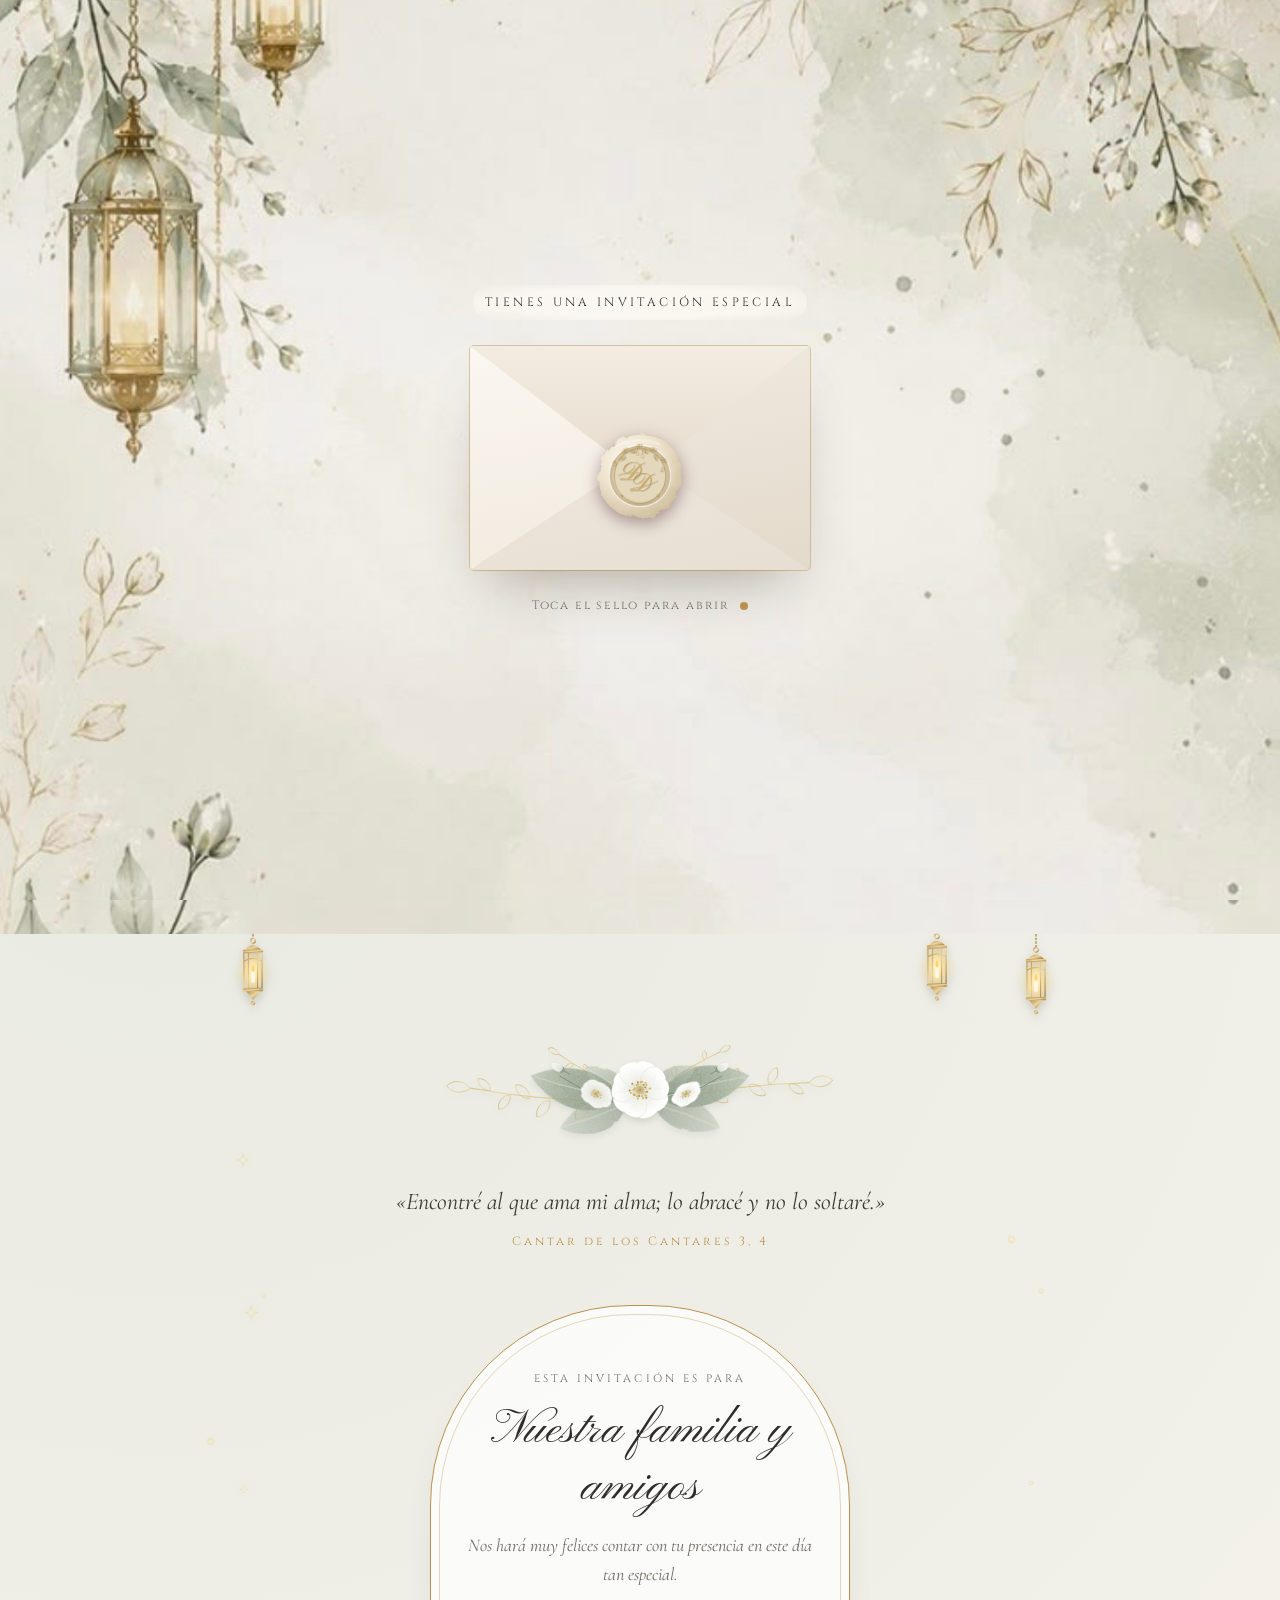
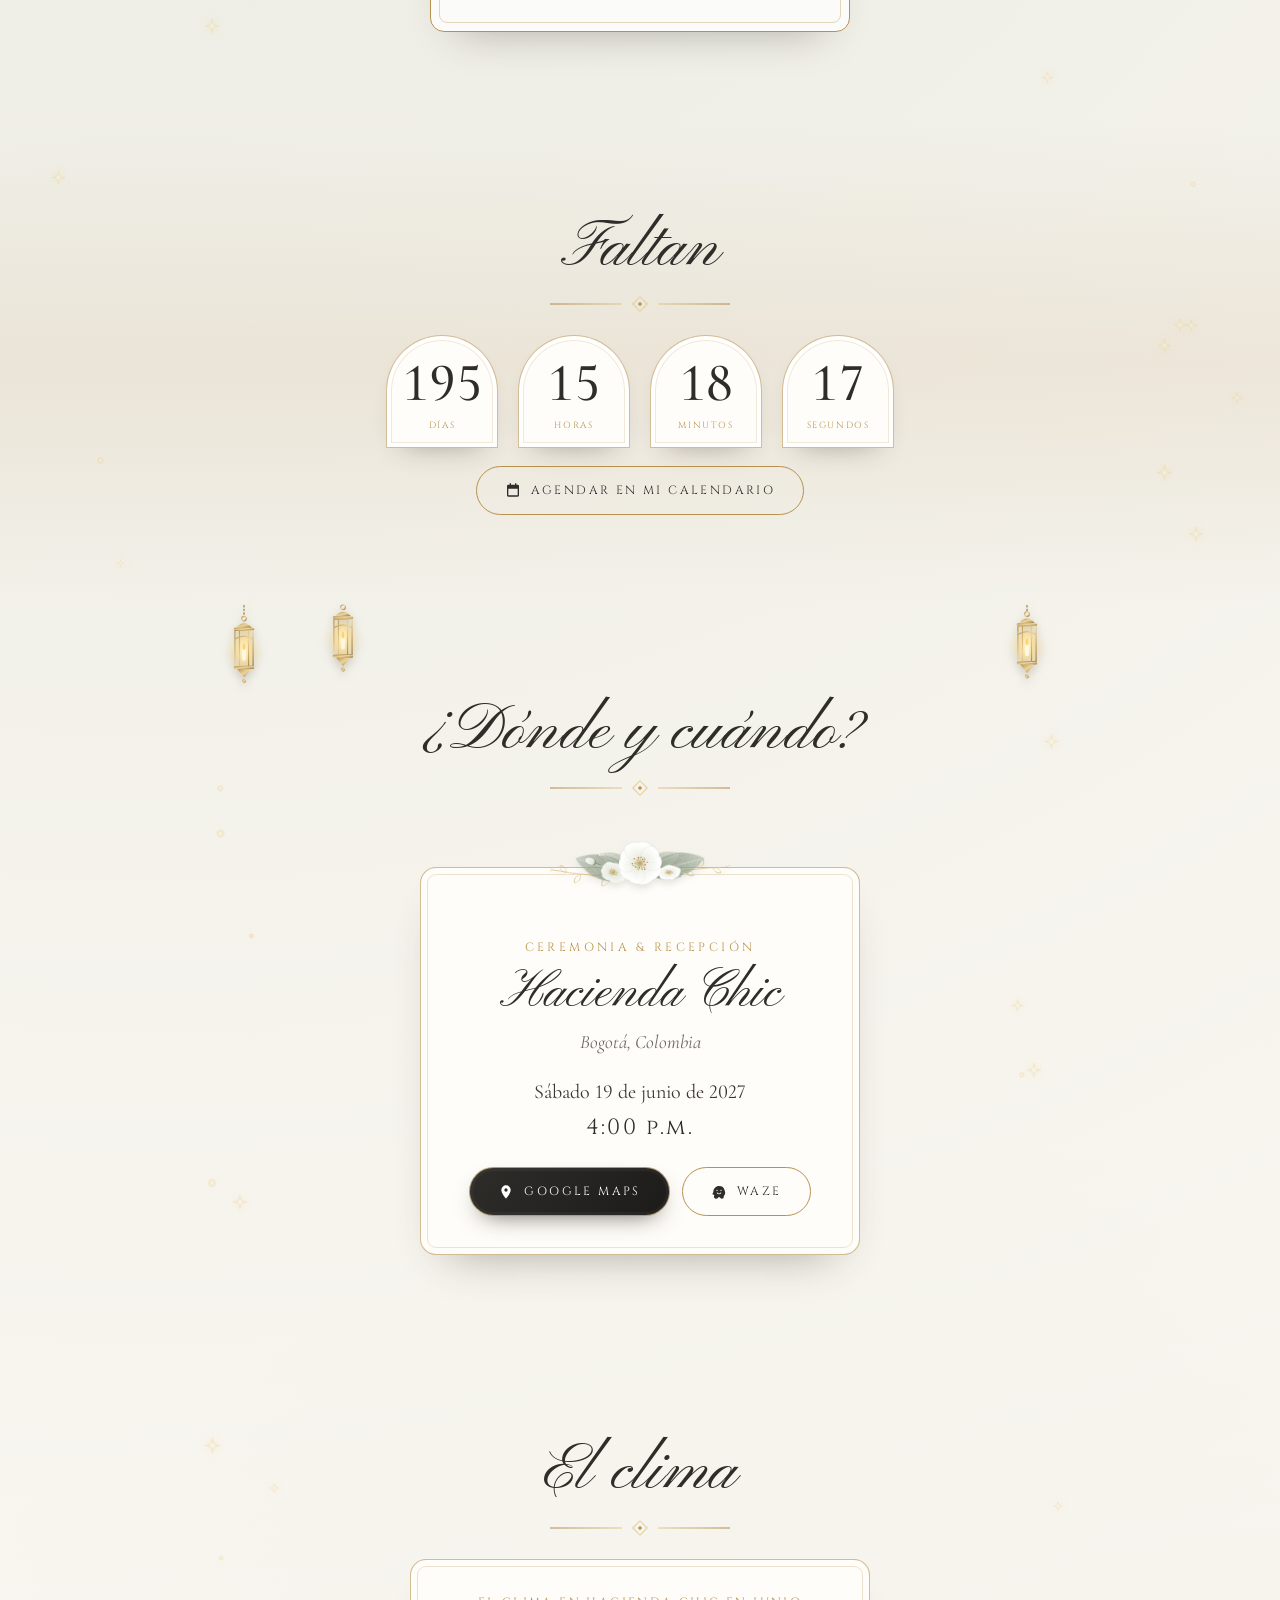
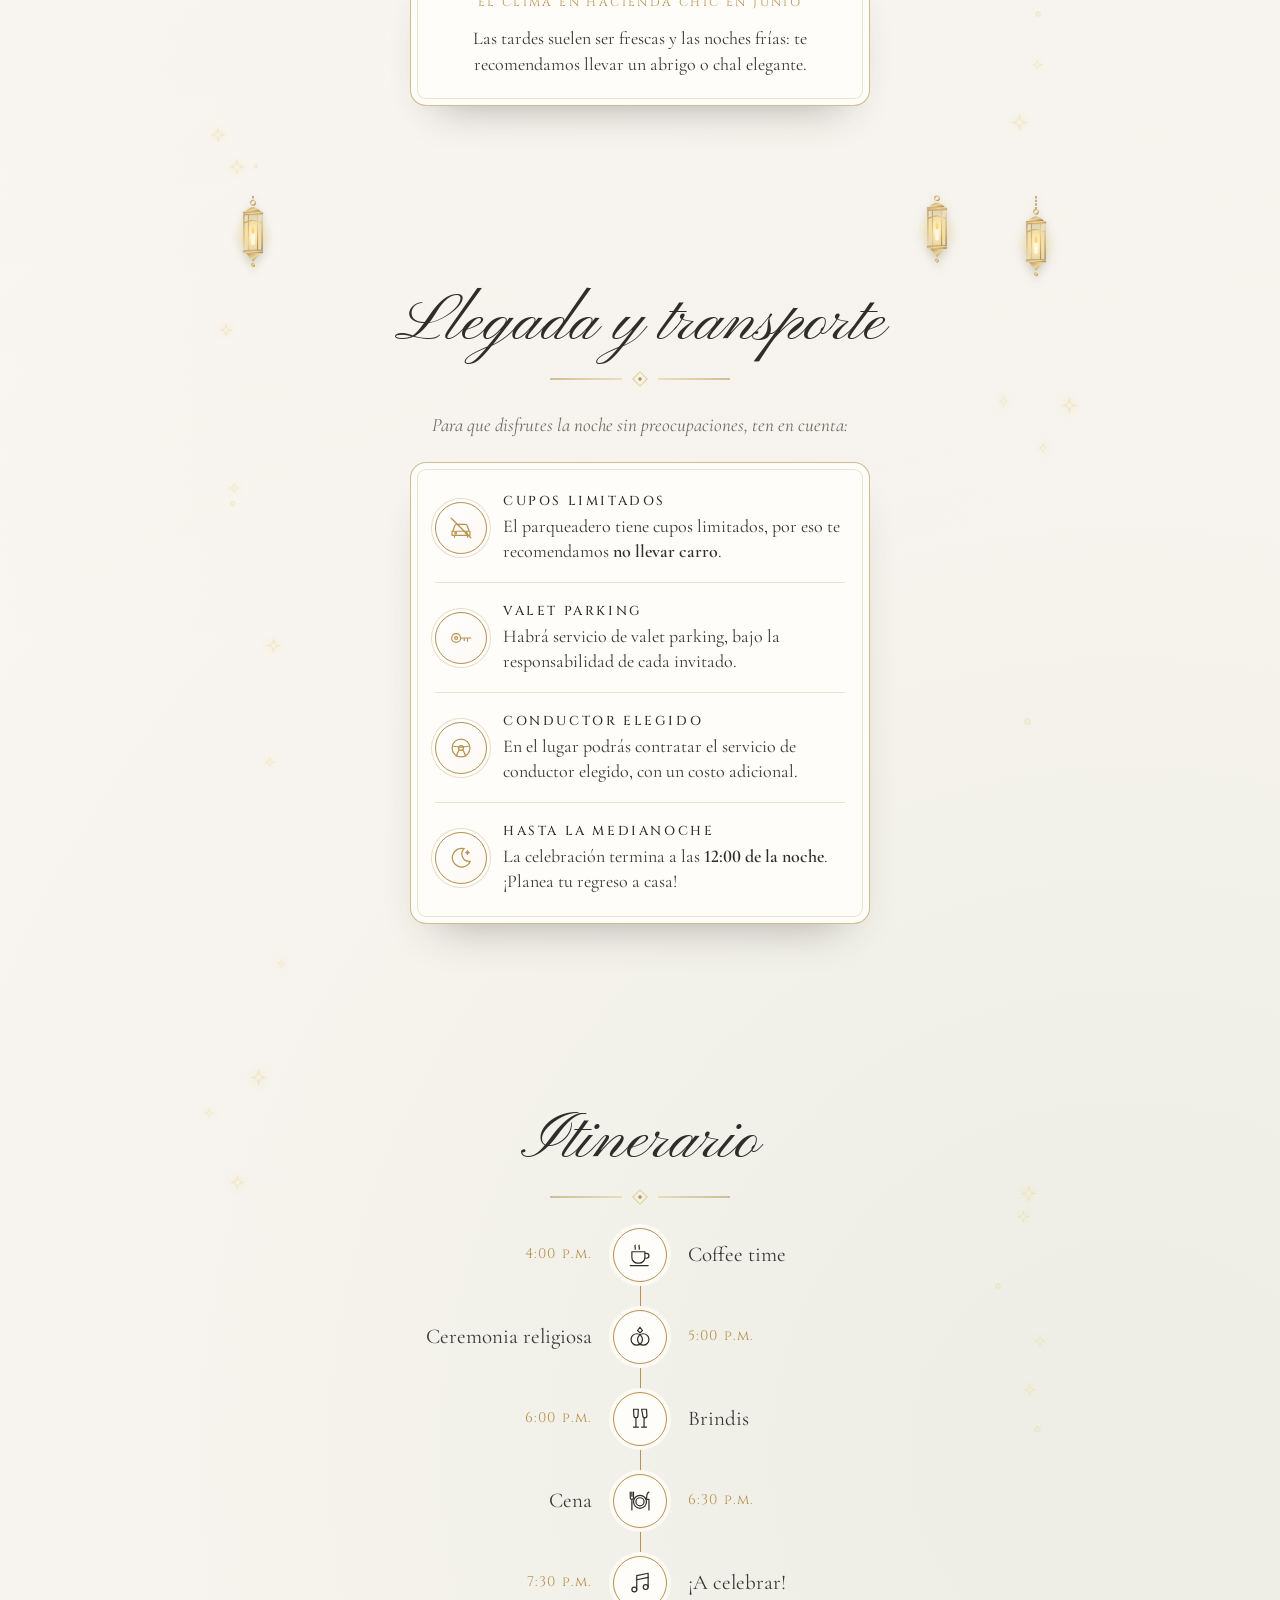
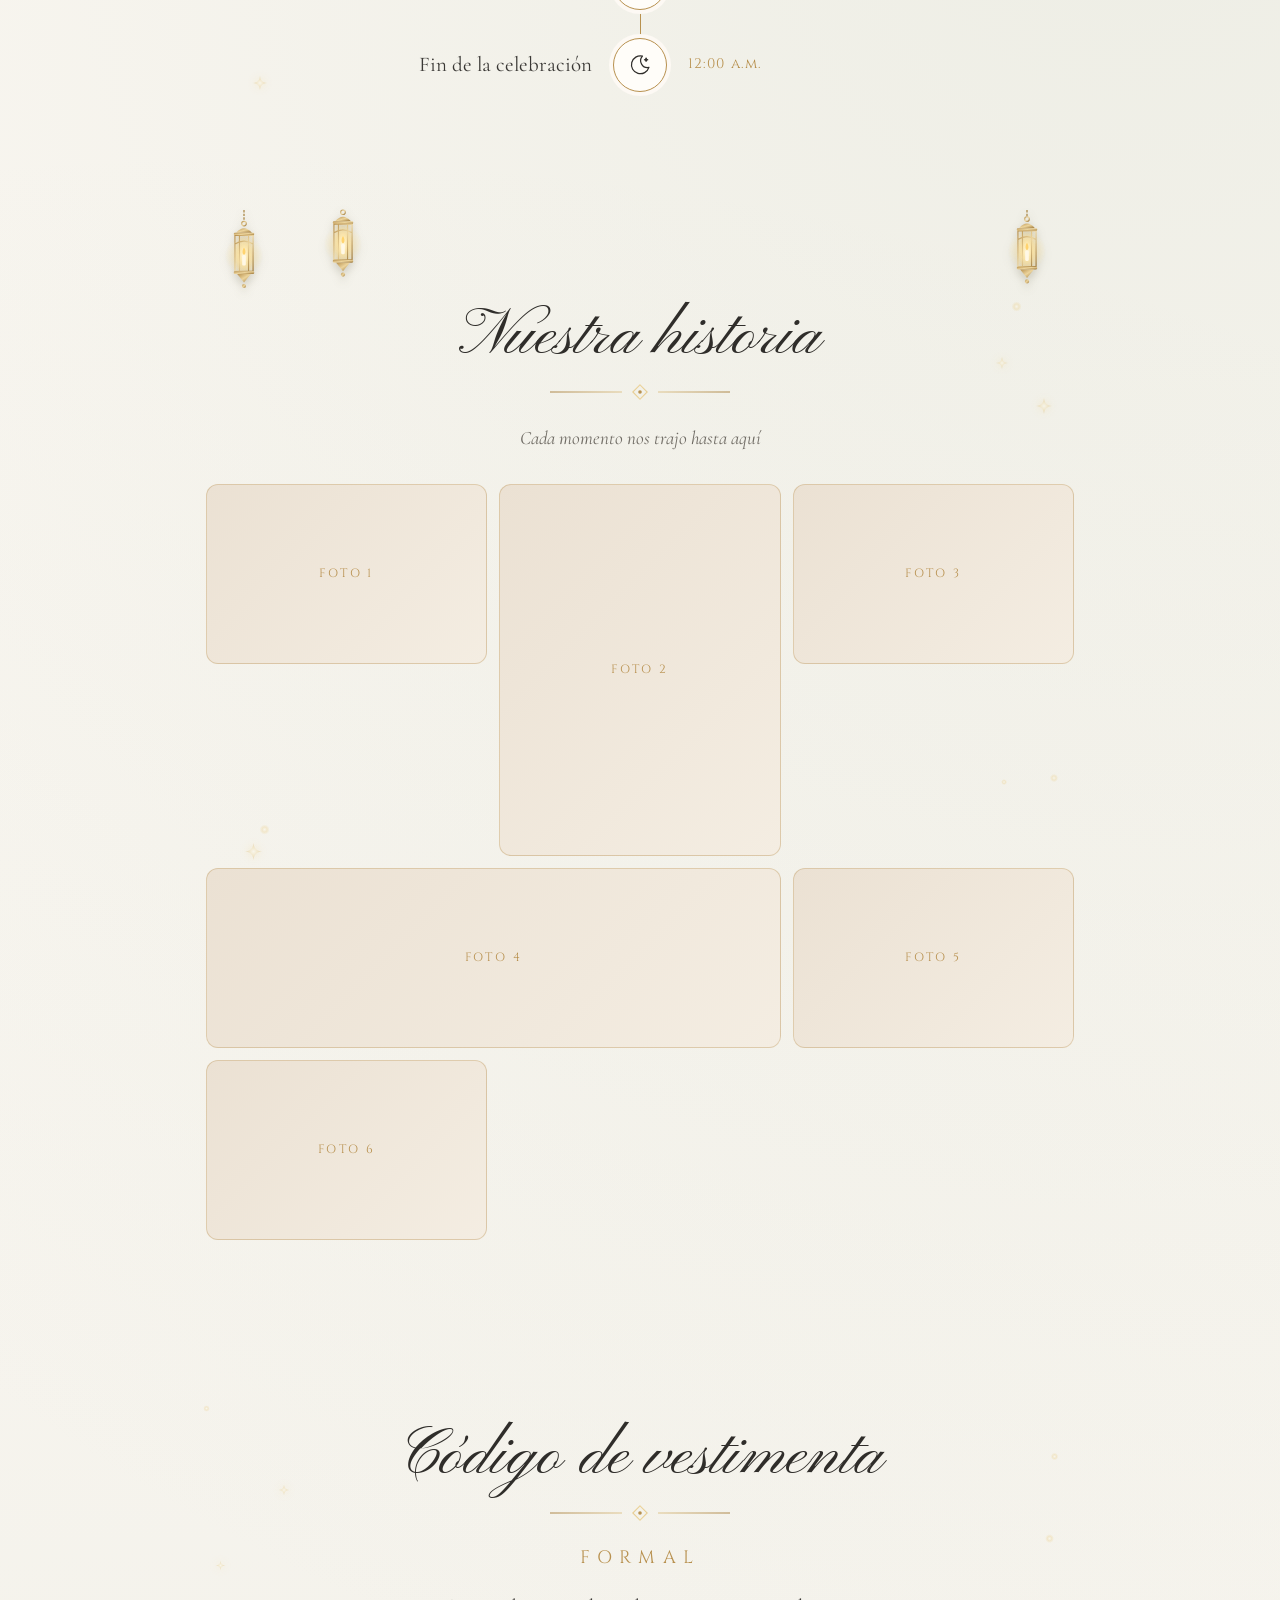
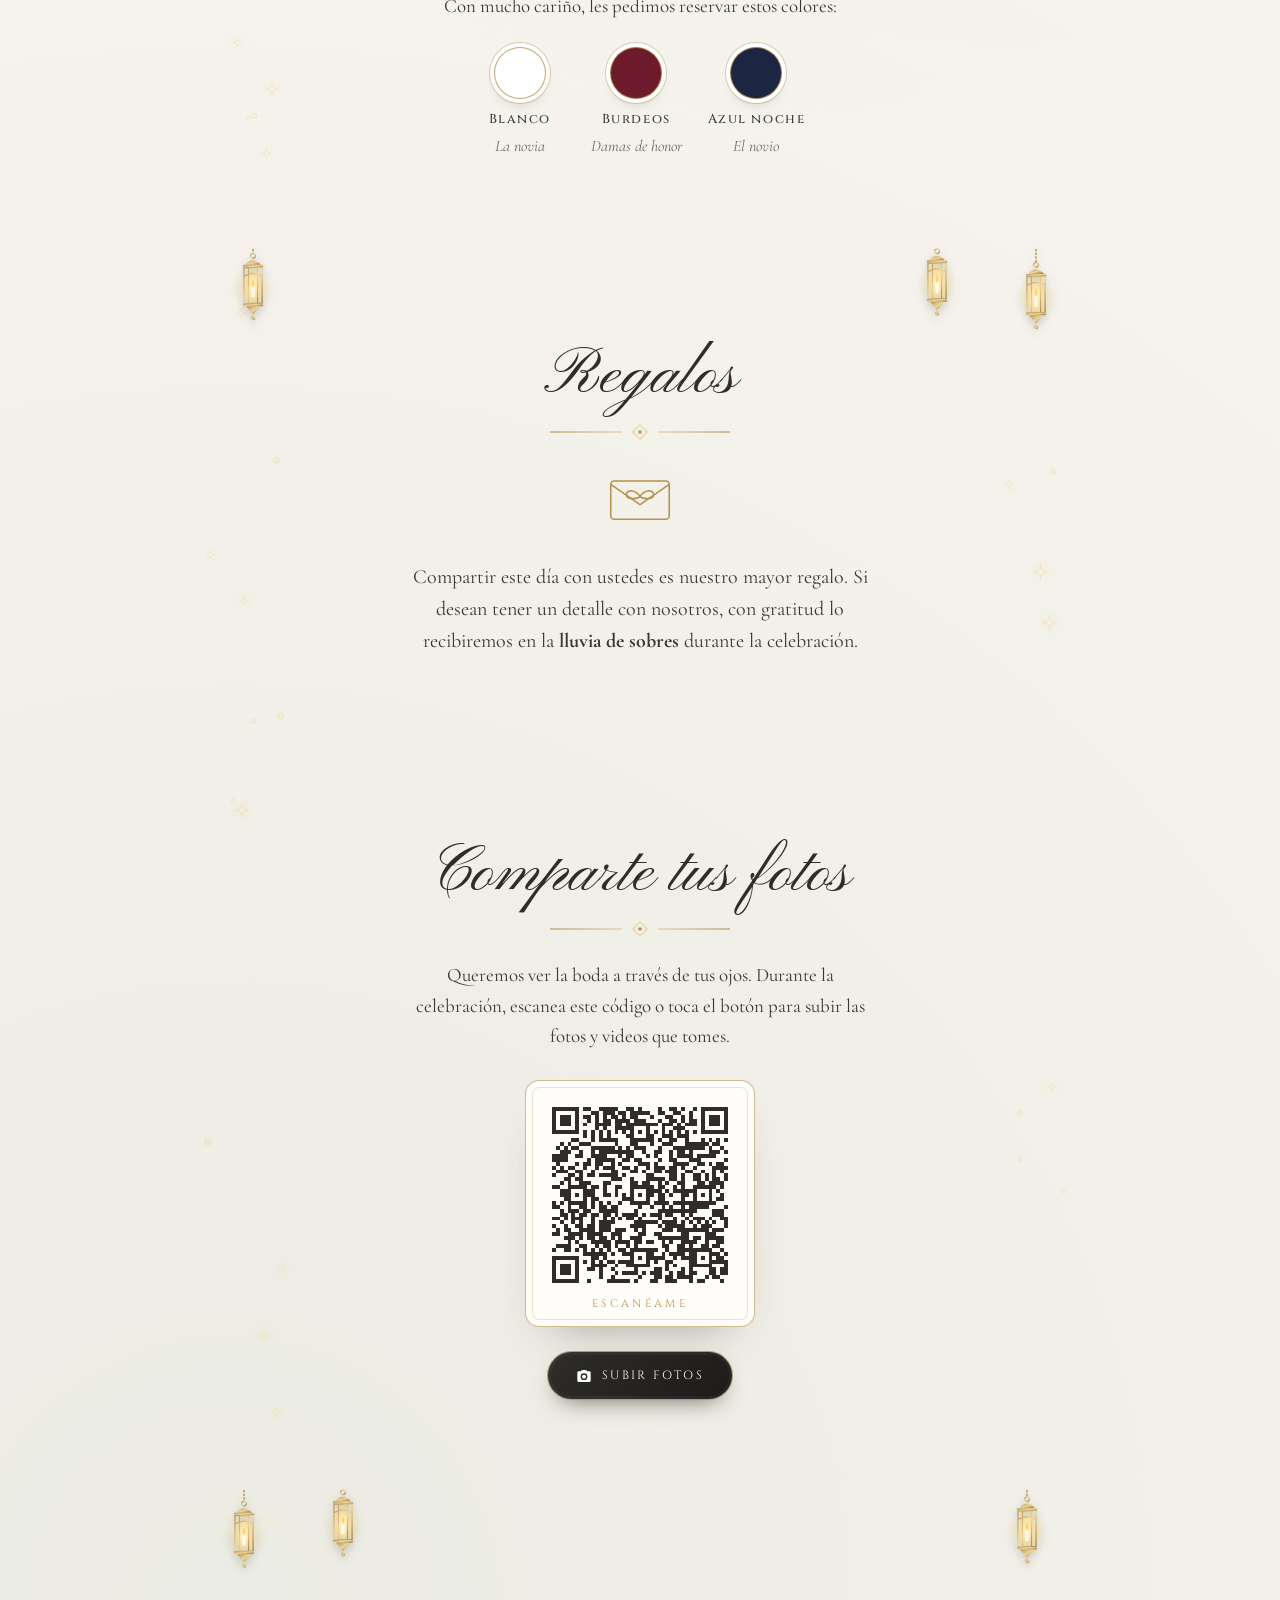
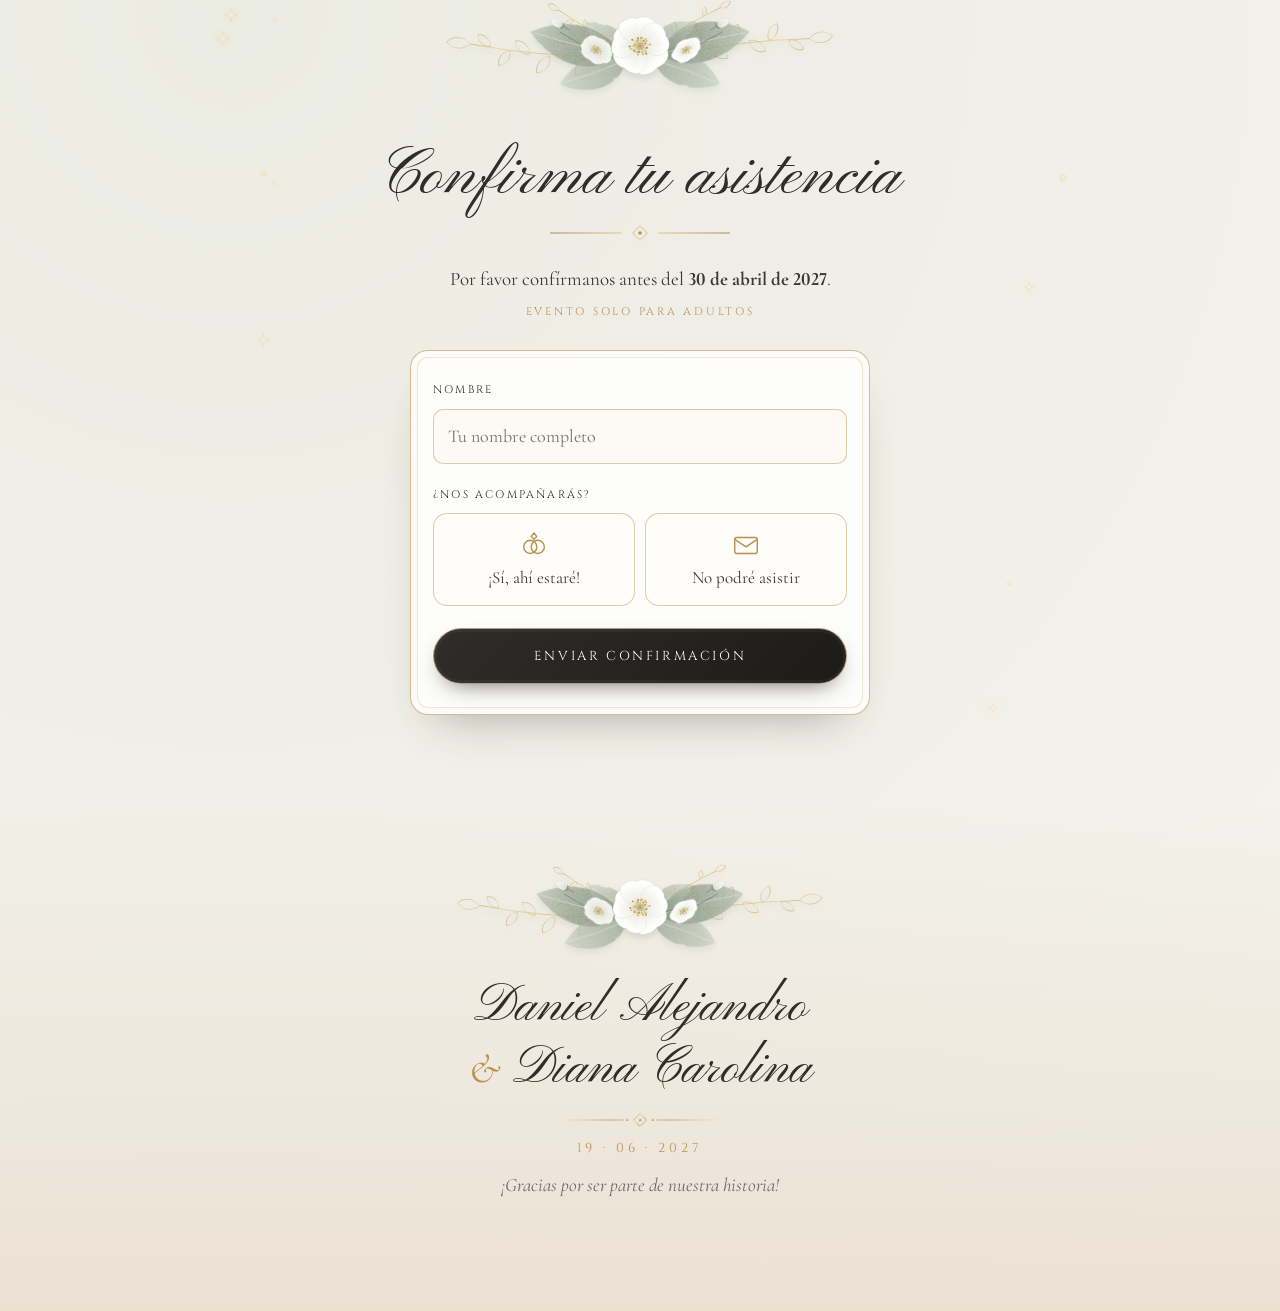
==== index.html @ 8c3b3770 "Nueva cita bíblica: Cantar de los Cantares 3, 4 Co-Authored-By: Claude Opus 5.5 <noreply@anthropic.c" ====
<!DOCTYPE html>
<html lang="es">
<head>
  <meta charset="UTF-8">
  <meta name="viewport" content="width=device-width, initial-scale=1.0">
  <meta name="color-scheme" content="light dark">
  <meta name="supported-color-schemes" content="light dark">
  <title>Daniel Alejandro &amp; Diana Carolina · Nuestra Boda</title>
  <meta name="description" content="Invitación a la boda de Daniel Alejandro y Diana Carolina · 19 de junio de 2027">
  <meta property="og:title" content="Daniel Alejandro & Diana Carolina · Nuestra Boda">
  <meta property="og:description" content="¡Nos casamos! 19 de junio de 2027 · Hacienda Chic, Bogotá">
  <meta name="theme-color" content="#fbf6f0">
  <link rel="icon" href="data:image/svg+xml,<svg xmlns='http://www.w3.org/2000/svg' viewBox='0 0 100 100'><text y='.9em' font-size='90'>💍</text></svg>">
  <link rel="preconnect" href="https://fonts.googleapis.com">
  <link rel="preconnect" href="https://fonts.gstatic.com" crossorigin>
  <link href="https://fonts.googleapis.com/css2?family=Cinzel:wght@400;500&family=Cormorant+Garamond:ital,wght@0,300;0,400;0,500;0,600;1,400&family=Pinyon+Script&family=Berkshire+Swash&display=swap" rel="stylesheet">
  <script>
    // Samsung Internet oscurece la invitación a la fuerza: le sugerimos abrirla en Chrome.
    if (/SamsungBrowser/i.test(navigator.userAgent)) {
      var seguirAqui = false;
      try { seguirAqui = sessionStorage.getItem("seguirEnSamsung") === "1"; } catch (e) {}
      if (!seguirAqui) document.documentElement.classList.add("samsung");
    }
  </script>
  <link rel="stylesheet" href="tema.css?v=202611100900">
  <link rel="stylesheet" href="styles.css?v=202611100900">
</head>
<body class="locked">

  <!-- Sprite de rosas y adornos reutilizables -->
  <svg width="0" height="0" style="position:absolute" aria-hidden="true">
    <defs>
      <radialGradient id="gPetal" cx="50%" cy="85%" r="90%">
        <stop offset="0" stop-color="#ffffff"/>
        <stop offset=".55" stop-color="#fbeff0"/>
        <stop offset="1" stop-color="#efc9ce"/>
      </radialGradient>
      <radialGradient id="gPetalBlush" cx="50%" cy="85%" r="90%">
        <stop offset="0" stop-color="#fdf3f3"/>
        <stop offset=".6" stop-color="#f3d2d6"/>
        <stop offset="1" stop-color="#e2a7b1"/>
      </radialGradient>
      <linearGradient id="gLip" x1="0" y1="0" x2="0" y2="1">
        <stop offset="0" stop-color="#b24a6c"/>
        <stop offset="1" stop-color="#6e2240"/>
      </linearGradient>
      <linearGradient id="gGold" x1="0" y1="0" x2="1" y2="1">
        <stop offset="0" stop-color="#a47a36"/>
        <stop offset=".35" stop-color="#ecd49c"/>
        <stop offset=".6" stop-color="#b8914f"/>
        <stop offset="1" stop-color="#f3e2b4"/>
      </linearGradient>
      <linearGradient id="gGoldH" gradientUnits="userSpaceOnUse" x1="0" y1="0" x2="200" y2="0">
        <stop offset="0" stop-color="#e7cf9c" stop-opacity=".2"/>
        <stop offset=".3" stop-color="#b8914f"/>
        <stop offset=".5" stop-color="#ecd49c"/>
        <stop offset=".7" stop-color="#b8914f"/>
        <stop offset="1" stop-color="#e7cf9c" stop-opacity=".2"/>
      </linearGradient>
      <linearGradient id="gLeaf" x1="0" y1="0" x2="1" y2="1">
        <stop offset="0" stop-color="#8fa274"/>
        <stop offset="1" stop-color="#5e7249"/>
      </linearGradient>

      <!-- Rosas de jardín, ramos y sello de cera (generados: ver CLAUDE_BODA_INVITACION.md, "diseño rosas").
           Los ids "orchid", "orchidBlush", "obud", "oleaf", "spray" y "garland" se conservan para que
           todos los lugares que usaban orquídeas muestren rosas. -->
      
  <filter id="paper" x="0" y="0" width="100%" height="100%">
    <feTurbulence type="fractalNoise" baseFrequency=".9" numOctaves="3" seed="4" result="n"></feTurbulence>
    <feColorMatrix in="n" type="matrix" values="0 0 0 0 .55  0 0 0 0 .48  0 0 0 0 .40  0 0 0 .07 0"></feColorMatrix>
  </filter>
  <filter id="rough" x="-5%" y="-5%" width="110%" height="110%">
    <feTurbulence type="fractalNoise" baseFrequency=".06" numOctaves="4" seed="9" result="t"></feTurbulence>
    <feDisplacementMap in="SourceGraphic" in2="t" scale="9"></feDisplacementMap>
  </filter>
  <filter id="roughGold" x="-10%" y="-10%" width="120%" height="120%">
    <feTurbulence type="fractalNoise" baseFrequency=".09" numOctaves="4" seed="3" result="t"></feTurbulence>
    <feDisplacementMap in="SourceGraphic" in2="t" scale="14"></feDisplacementMap>
  </filter>
  <linearGradient id="foil" x1="0" y1="0" x2="1" y2="1">
    <stop offset="0" stop-color="#cdb07a"></stop><stop offset=".22" stop-color="#efdfb6"></stop>
    <stop offset=".45" stop-color="#b8955a"></stop><stop offset=".68" stop-color="#ead6a3"></stop><stop offset="1" stop-color="#a98547"></stop>
  </linearGradient>
  <filter id="foilTex" x="-10%" y="-10%" width="120%" height="120%">
    <feTurbulence type="fractalNoise" baseFrequency="1.4" numOctaves="2" seed="2" result="n"></feTurbulence>
    <feColorMatrix in="n" type="matrix" values="0 0 0 0 1  0 0 0 0 .95  0 0 0 0 .85  0 0 0 .55 0" result="g"></feColorMatrix>
    <feComposite in="g" in2="SourceGraphic" operator="in" result="gr"></feComposite>
    <feBlend in="gr" in2="SourceGraphic" mode="soft-light"></feBlend>
    <feDropShadow dx=".6" dy="1.1" stdDeviation=".8" flood-color="#6b5226" flood-opacity=".32"></feDropShadow>
  </filter>
  <radialGradient id="petal" cx=".5" cy=".8" r=".9">
    <stop offset="0" stop-color="#efe6d9"></stop><stop offset=".55" stop-color="#fbf8f2"></stop><stop offset="1" stop-color="#ffffff"></stop>
  </radialGradient>
  <radialGradient id="wine" cx=".4" cy=".35" r=".75">
    <stop offset="0" stop-color="#a24a63"></stop><stop offset=".55" stop-color="#7a2e45"></stop><stop offset="1" stop-color="#4f1a2b"></stop>
  </radialGradient>
  <radialGradient id="ivorySeal" cx=".4" cy=".35" r=".7">
    <stop offset="0" stop-color="#fffdf8"></stop><stop offset=".7" stop-color="#efe6d8"></stop><stop offset="1" stop-color="#d9ccb7"></stop>
  </radialGradient>
  <symbol id="sprig" viewBox="0 0 40 70">
    <path d="M20 68 C20 50 21 30 20 4" stroke="#b8965c" stroke-width=".9" fill="none"></path>
    <g fill="#c4a46c">
      <ellipse cx="15" cy="16" rx="2.2" ry="4.6" transform="rotate(-38 15 16)"></ellipse><ellipse cx="25" cy="13" rx="2.2" ry="4.6" transform="rotate(38 25 13)"></ellipse>
      <ellipse cx="14" cy="27" rx="2.4" ry="5" transform="rotate(-45 14 27)"></ellipse><ellipse cx="26" cy="24" rx="2.4" ry="5" transform="rotate(45 26 24)"></ellipse>
      <ellipse cx="13.5" cy="39" rx="2.6" ry="5.4" transform="rotate(-50 13.5 39)"></ellipse><ellipse cx="26.5" cy="36" rx="2.6" ry="5.4" transform="rotate(50 26.5 36)"></ellipse>
      <ellipse cx="20" cy="5" rx="1.8" ry="3.8"></ellipse>
    </g>
  </symbol>
  <filter id="waxEdge" x="-10%" y="-10%" width="120%" height="120%">
    <feTurbulence type="fractalNoise" baseFrequency=".035" numOctaves="3" seed="12" result="t"></feTurbulence>
    <feDisplacementMap in="SourceGraphic" in2="t" scale="16"></feDisplacementMap>
  </filter>
  <radialGradient id="wax" cx=".38" cy=".32" r=".8">
    <stop offset="0" stop-color="#a9506a"></stop><stop offset=".45" stop-color="#7d2f47"></stop><stop offset="1" stop-color="#4a1727"></stop>
  </radialGradient>
  <radialGradient id="waxIn" cx=".5" cy=".5" r=".5">
    <stop offset=".82" stop-color="#6f2840"></stop><stop offset=".95" stop-color="#561d30"></stop><stop offset="1" stop-color="#8f3d56"></stop>
  </radialGradient>
  <linearGradient id="leaf" x1="0" y1="0" x2="1" y2="1">
    <stop offset="0" stop-color="#d9b76a"></stop><stop offset=".3" stop-color="#f3dc9c"></stop><stop offset=".55" stop-color="#c79a4b"></stop>
    <stop offset=".8" stop-color="#ecd08c"></stop><stop offset="1" stop-color="#b8893f"></stop>
  </linearGradient>
  <!-- oro en hoja: textura, línea grabada interior y leve relieve -->
  <filter id="goldLeaf" x="-10%" y="-10%" width="120%" height="120%">
    <feTurbulence type="fractalNoise" baseFrequency="1.1" numOctaves="3" seed="5" result="n"></feTurbulence>
    <feColorMatrix in="n" type="matrix" values="0 0 0 0 1  0 0 0 0 .92  0 0 0 0 .7  0 0 0 .7 -.1" result="g"></feColorMatrix>
    <feComposite in="g" in2="SourceGraphic" operator="in" result="tex"></feComposite>
    <feBlend in="tex" in2="SourceGraphic" mode="multiply" result="base"></feBlend>
    <feMorphology in="SourceAlpha" operator="erode" radius="1.6" result="e1"></feMorphology>
    <feMorphology in="SourceAlpha" operator="erode" radius="2.4" result="e2"></feMorphology>
    <feComposite in="e1" in2="e2" operator="out" result="ring"></feComposite>
    <feFlood flood-color="#5a2333" flood-opacity=".9"></feFlood>
    <feComposite in2="ring" operator="in" result="inline"></feComposite>
    <feMerge result="m"><feMergeNode in="base"></feMergeNode><feMergeNode in="inline"></feMergeNode></feMerge>
    <feDropShadow in="m" dx=".7" dy="1" stdDeviation=".6" flood-color="#2a0b15" flood-opacity=".6"></feDropShadow>
  </filter>
    <radialGradient id="bpPet" cx=".5" cy="1" r="1.05">
      <stop offset="0" stop-color="#d9dccf"></stop><stop offset=".35" stop-color="#f1f2ec"></stop><stop offset=".8" stop-color="#fdfdfb"></stop><stop offset="1" stop-color="#ffffff"></stop>
    </radialGradient>
    <radialGradient id="bpPet2" cx=".5" cy="1" r="1.05">
      <stop offset="0" stop-color="#cfd3c4"></stop><stop offset=".4" stop-color="#e9ebe3"></stop><stop offset="1" stop-color="#f8f8f4"></stop>
    </radialGradient>
    <linearGradient id="bpHoja" x1="0" y1="0" x2="1" y2="0">
      <stop offset="0" stop-color="#6c7d69"></stop><stop offset=".55" stop-color="#8d9c87"></stop><stop offset="1" stop-color="#b6c1b0"></stop>
    </linearGradient>
    <linearGradient id="bpHoja2" x1="0" y1="0" x2="1" y2="0">
      <stop offset="0" stop-color="#859581"></stop><stop offset="1" stop-color="#c4ccbd"></stop>
    </linearGradient>
    <linearGradient id="bpOro" x1="0" y1="0" x2="1" y2="1">
      <stop offset="0" stop-color="#c9a961"></stop><stop offset=".5" stop-color="#ead39a"></stop><stop offset="1" stop-color="#b08d4a"></stop>
    </linearGradient>
    <filter id="bpAcuarela" x="-15%" y="-15%" width="130%" height="130%">
      <feTurbulence type="fractalNoise" baseFrequency=".05" numOctaves="3" seed="8" result="t"></feTurbulence>
      <feDisplacementMap in="SourceGraphic" in2="t" scale="3" result="d"></feDisplacementMap>
      <feTurbulence type="fractalNoise" baseFrequency=".6" numOctaves="2" seed="4" result="n"></feTurbulence>
      <feColorMatrix in="n" type="matrix" values="0 0 0 0 1  0 0 0 0 1  0 0 0 0 1  0 0 0 -.45 1" result="m"></feColorMatrix>
      <feComposite in="d" in2="m" operator="in"></feComposite>
    </filter>
    <filter id="bpSuave" x="-10%" y="-10%" width="120%" height="120%">
      <feTurbulence type="fractalNoise" baseFrequency=".1" numOctaves="2" seed="13" result="t"></feTurbulence>
      <feDisplacementMap in="SourceGraphic" in2="t" scale="2"></feDisplacementMap>
    </filter><linearGradient id="bpOroD" x1="0" y1="0" x2="1" y2="1"><stop offset="0" stop-color="#a8823f"></stop><stop offset=".45" stop-color="#d6b468"></stop><stop offset=".7" stop-color="#b48b42"></stop><stop offset="1" stop-color="#8f6a2c"></stop></linearGradient><filter id="bpDorado" x="-10%" y="-10%" width="120%" height="120%"><feDropShadow dx=".4" dy=".8" stdDeviation=".5" flood-color="#6b5226" flood-opacity=".35"></feDropShadow></filter>
    <radialGradient id="ceramarfil" cx=".38" cy=".32" r=".8"><stop offset="0" stop-color="#fffaf0"></stop><stop offset=".5" stop-color="#ece2cc"></stop><stop offset="1" stop-color="#c7b591"></stop></radialGradient>
    <radialGradient id="ceramarfili" cx=".5" cy=".5" r=".5"><stop offset=".8" stop-color="#e3d7bc"></stop><stop offset=".95" stop-color="#c7b591"></stop><stop offset="1" stop-color="#fffaf0"></stop></radialGradient>
    <filter id="ddRelieve" x="-10%" y="-10%" width="120%" height="120%"><feDropShadow dx=".5" dy=".9" stdDeviation=".5" flood-color="#2a1d0c" flood-opacity=".45"></feDropShadow></filter><defs></defs><symbol id="orchid" viewBox="-50 -50 100 100" overflow="visible"><g transform="translate(0 0) rotate(0)"><g filter="url(#bpSuave)"><g transform="scale(1 0.95) rotate(142.43) scale(1 1)"><path d="M0 0 C-23.05 -6.22 -33.19 -25.74 -22.59 -36.54
    C-14.75 -43.18 -4.61 -42.25 0 -40.28 C5.53 -42.53 15.67 -42.35 24.01 -35.71
    C33.19 -24.91 23.05 -6.22 0 0 Z" fill="url(#bpPet)" stroke="#d2d6c9" stroke-width="0.4"></path><path d="M-1 -2.07 Q-5.53 -14.53 -11.06 -26.50" stroke="#c9cebf" stroke-width="0.4" fill="none" opacity="0.5"></path><path d="M-0.5 -2.07 Q-2.76 -14.53 -5.53 -23.85" stroke="#c9cebf" stroke-width="0.4" fill="none" opacity="0.5"></path><path d="M0 -2.07 Q0 -14.53 0 -28.00" stroke="#c9cebf" stroke-width="0.4" fill="none" opacity="0.5"></path><path d="M0.5 -2.07 Q2.76 -14.53 5.53 -23.07" stroke="#c9cebf" stroke-width="0.4" fill="none" opacity="0.5"></path><path d="M1 -2.07 Q5.53 -14.53 11.06 -29.80" stroke="#c9cebf" stroke-width="0.4" fill="none" opacity="0.5"></path><path d="M-20.74 -33.22 C-13.83 -40.69 -4.61 -41.52 0 -39.86" stroke="#fff" stroke-width="1.2" fill="none" opacity="0.9"></path></g><g transform="scale(1 0.95) rotate(213.16) scale(1 1)"><path d="M0 0 C-21.32 -6.10 -30.70 -25.23 -19.97 -35.81
    C-13.64 -42.32 -4.26 -39.66 0 -39.47 C5.11 -42.70 14.49 -41.51 22.79 -35.00
    C30.70 -24.41 21.32 -6.10 0 0 Z" fill="url(#bpPet)" stroke="#d2d6c9" stroke-width="0.4"></path><path d="M-1 -2.03 Q-5.11 -14.24 -10.23 -30.04" stroke="#c9cebf" stroke-width="0.4" fill="none" opacity="0.5"></path><path d="M-0.5 -2.03 Q-2.55 -14.24 -5.11 -30.29" stroke="#c9cebf" stroke-width="0.4" fill="none" opacity="0.5"></path><path d="M0 -2.03 Q0 -14.24 0 -25.13" stroke="#c9cebf" stroke-width="0.4" fill="none" opacity="0.5"></path><path d="M0.5 -2.03 Q2.55 -14.24 5.11 -25.25" stroke="#c9cebf" stroke-width="0.4" fill="none" opacity="0.5"></path><path d="M1 -2.03 Q5.11 -14.24 10.23 -25.64" stroke="#c9cebf" stroke-width="0.4" fill="none" opacity="0.5"></path><path d="M-19.19 -32.55 C-12.79 -39.88 -4.26 -40.69 0 -39.07" stroke="#fff" stroke-width="1.2" fill="none" opacity="0.9"></path></g><g transform="scale(1 0.95) rotate(284.94) scale(1 1)"><path d="M0 0 C-21.14 -5.94 -30.45 -24.59 -20.22 -34.90
    C-13.53 -41.24 -4.22 -38.75 0 -38.47 C5.07 -41.69 14.38 -40.45 20.18 -34.11
    C30.45 -23.79 21.14 -5.94 0 0 Z" fill="url(#bpPet)" stroke="#d2d6c9" stroke-width="0.4"></path><path d="M-1 -1.98 Q-5.07 -13.88 -10.15 -27.67" stroke="#c9cebf" stroke-width="0.4" fill="none" opacity="0.5"></path><path d="M-0.5 -1.98 Q-2.53 -13.88 -5.07 -27.15" stroke="#c9cebf" stroke-width="0.4" fill="none" opacity="0.5"></path><path d="M0 -1.98 Q0 -13.88 0 -22.83" stroke="#c9cebf" stroke-width="0.4" fill="none" opacity="0.5"></path><path d="M0.5 -1.98 Q2.53 -13.88 5.07 -26.89" stroke="#c9cebf" stroke-width="0.4" fill="none" opacity="0.5"></path><path d="M1 -1.98 Q5.07 -13.88 10.15 -25.63" stroke="#c9cebf" stroke-width="0.4" fill="none" opacity="0.5"></path><path d="M-19.03 -31.73 C-12.68 -38.87 -4.22 -39.66 0 -38.07" stroke="#fff" stroke-width="1.2" fill="none" opacity="0.9"></path></g><g transform="scale(1 0.95) rotate(353.01) scale(1 1)"><path d="M0 0 C-21.52 -6.32 -31.00 -26.13 -24.05 -37.09
    C-13.77 -43.84 -4.30 -45.04 0 -40.88 C5.16 -45.10 14.63 -42.99 23.62 -36.25
    C31.00 -25.29 21.52 -6.32 0 0 Z" fill="url(#bpPet)" stroke="#d2d6c9" stroke-width="0.4"></path><path d="M-1 -2.10 Q-5.16 -14.75 -10.33 -27.38" stroke="#c9cebf" stroke-width="0.4" fill="none" opacity="0.5"></path><path d="M-0.5 -2.10 Q-2.58 -14.75 -5.16 -30.70" stroke="#c9cebf" stroke-width="0.4" fill="none" opacity="0.5"></path><path d="M0 -2.10 Q0 -14.75 0 -28.74" stroke="#c9cebf" stroke-width="0.4" fill="none" opacity="0.5"></path><path d="M0.5 -2.10 Q2.58 -14.75 5.16 -27.88" stroke="#c9cebf" stroke-width="0.4" fill="none" opacity="0.5"></path><path d="M1 -2.10 Q5.16 -14.75 10.33 -29.48" stroke="#c9cebf" stroke-width="0.4" fill="none" opacity="0.5"></path><path d="M-19.37 -33.72 C-12.91 -41.31 -4.30 -42.15 0 -40.46" stroke="#fff" stroke-width="1.2" fill="none" opacity="0.9"></path></g><g transform="scale(1 0.95) rotate(426.92) scale(1 1)"><path d="M0 0 C-21.46 -6.10 -30.90 -25.23 -21.91 -35.81
    C-13.73 -42.33 -4.29 -42.36 0 -39.48 C5.15 -41.75 14.59 -41.51 20.13 -35.00
    C30.90 -24.42 21.46 -6.10 0 0 Z" fill="url(#bpPet)" stroke="#d2d6c9" stroke-width="0.4"></path><path d="M-1 -2.03 Q-5.15 -14.24 -10.30 -29.61" stroke="#c9cebf" stroke-width="0.4" fill="none" opacity="0.5"></path><path d="M-0.5 -2.03 Q-2.57 -14.24 -5.15 -24.80" stroke="#c9cebf" stroke-width="0.4" fill="none" opacity="0.5"></path><path d="M0 -2.03 Q0 -14.24 0 -27.26" stroke="#c9cebf" stroke-width="0.4" fill="none" opacity="0.5"></path><path d="M0.5 -2.03 Q2.57 -14.24 5.15 -28.65" stroke="#c9cebf" stroke-width="0.4" fill="none" opacity="0.5"></path><path d="M1 -2.03 Q5.15 -14.24 10.30 -29.42" stroke="#c9cebf" stroke-width="0.4" fill="none" opacity="0.5"></path><path d="M-19.31 -32.56 C-12.87 -39.89 -4.29 -40.70 0 -39.07" stroke="#fff" stroke-width="1.2" fill="none" opacity="0.9"></path></g></g><g transform="scale(1 0.95)"><circle r="6" fill="#c9b16f" opacity="0.5"></circle><path d="M0 0 Q5.01 1.53 10.03 2.76" stroke="#b89a4e" stroke-width="0.45" fill="none" opacity="0.75"></path><circle cx="10.03" cy="2.76" r="1.47" fill="#b8913c"></circle><path d="M0 0 Q4.02 1.31 8.05 3.47" stroke="#b89a4e" stroke-width="0.45" fill="none" opacity="0.75"></path><circle cx="8.05" cy="3.47" r="1.47" fill="#d9b65a"></circle><path d="M0 0 Q4.19 4.19 8.38 8.28" stroke="#b89a4e" stroke-width="0.45" fill="none" opacity="0.75"></path><circle cx="8.38" cy="8.28" r="1.47" fill="#d9b65a"></circle><path d="M0 0 Q4.54 5.82 9.08 11.64" stroke="#b89a4e" stroke-width="0.45" fill="none" opacity="0.75"></path><circle cx="9.08" cy="11.64" r="1.47" fill="#b8913c"></circle><path d="M0 0 Q2.24 5.97 4.49 12.28" stroke="#b89a4e" stroke-width="0.45" fill="none" opacity="0.75"></path><circle cx="4.49" cy="12.28" r="1.47" fill="#d9b65a"></circle><path d="M0 0 Q1.63 4.71 3.26 9.48" stroke="#b89a4e" stroke-width="0.45" fill="none" opacity="0.75"></path><circle cx="3.26" cy="9.48" r="1.47" fill="#d9b65a"></circle><path d="M0 0 Q-0.53 4.28 -1.07 8.90" stroke="#b89a4e" stroke-width="0.45" fill="none" opacity="0.75"></path><circle cx="-1.07" cy="8.90" r="1.47" fill="#b8913c"></circle><path d="M0 0 Q-1.50 6.25 -3.01 12.87" stroke="#b89a4e" stroke-width="0.45" fill="none" opacity="0.75"></path><circle cx="-3.01" cy="12.87" r="1.47" fill="#d9b65a"></circle><path d="M0 0 Q-2.07 4.98 -4.15 9.22" stroke="#b89a4e" stroke-width="0.45" fill="none" opacity="0.75"></path><circle cx="-4.15" cy="9.22" r="1.47" fill="#d9b65a"></circle><path d="M0 0 Q-4.03 3.62 -8.06 7.48" stroke="#b89a4e" stroke-width="0.45" fill="none" opacity="0.75"></path><circle cx="-8.06" cy="7.48" r="1.47" fill="#b8913c"></circle><path d="M0 0 Q-4.56 3.02 -9.13 6.46" stroke="#b89a4e" stroke-width="0.45" fill="none" opacity="0.75"></path><circle cx="-9.13" cy="6.46" r="1.47" fill="#d9b65a"></circle><path d="M0 0 Q-6.65 2.74 -13.30 4.49" stroke="#b89a4e" stroke-width="0.45" fill="none" opacity="0.75"></path><circle cx="-13.30" cy="4.49" r="1.47" fill="#d9b65a"></circle><path d="M0 0 Q-7.42 0.81 -14.84 0.78" stroke="#b89a4e" stroke-width="0.45" fill="none" opacity="0.75"></path><circle cx="-14.84" cy="0.78" r="1.47" fill="#b8913c"></circle><path d="M0 0 Q-4.49 -0.13 -8.99 -0.24" stroke="#b89a4e" stroke-width="0.45" fill="none" opacity="0.75"></path><circle cx="-8.99" cy="-0.24" r="1.47" fill="#d9b65a"></circle><path d="M0 0 Q-3.67 -1.70 -7.34 -2.60" stroke="#b89a4e" stroke-width="0.45" fill="none" opacity="0.75"></path><circle cx="-7.34" cy="-2.60" r="1.47" fill="#d9b65a"></circle><path d="M0 0 Q-5.51 -5.06 -11.02 -9.50" stroke="#b89a4e" stroke-width="0.45" fill="none" opacity="0.75"></path><circle cx="-11.02" cy="-9.50" r="1.47" fill="#b8913c"></circle><path d="M0 0 Q-2.46 -3.89 -4.92 -7.10" stroke="#b89a4e" stroke-width="0.45" fill="none" opacity="0.75"></path><circle cx="-4.92" cy="-7.10" r="1.47" fill="#d9b65a"></circle><path d="M0 0 Q-1.58 -4.47 -3.17 -8.82" stroke="#b89a4e" stroke-width="0.45" fill="none" opacity="0.75"></path><circle cx="-3.17" cy="-8.82" r="1.47" fill="#d9b65a"></circle><path d="M0 0 Q-1.50 -5.92 -3.00 -11.71" stroke="#b89a4e" stroke-width="0.45" fill="none" opacity="0.75"></path><circle cx="-3.00" cy="-11.71" r="1.47" fill="#b8913c"></circle><path d="M0 0 Q0.60 -5.96 1.21 -12.05" stroke="#b89a4e" stroke-width="0.45" fill="none" opacity="0.75"></path><circle cx="1.21" cy="-12.05" r="1.47" fill="#d9b65a"></circle><path d="M0 0 Q1.48 -6.47 2.96 -12.44" stroke="#b89a4e" stroke-width="0.45" fill="none" opacity="0.75"></path><circle cx="2.96" cy="-12.44" r="1.47" fill="#d9b65a"></circle><path d="M0 0 Q2.57 -3.55 5.14 -7.93" stroke="#b89a4e" stroke-width="0.45" fill="none" opacity="0.75"></path><circle cx="5.14" cy="-7.93" r="1.47" fill="#b8913c"></circle><path d="M0 0 Q4.06 -4.89 8.12 -10.69" stroke="#b89a4e" stroke-width="0.45" fill="none" opacity="0.75"></path><circle cx="8.12" cy="-10.69" r="1.47" fill="#d9b65a"></circle><path d="M0 0 Q4.64 -3.53 9.29 -7.66" stroke="#b89a4e" stroke-width="0.45" fill="none" opacity="0.75"></path><circle cx="9.29" cy="-7.66" r="1.47" fill="#d9b65a"></circle><path d="M0 0 Q3.84 -1.61 7.69 -3.95" stroke="#b89a4e" stroke-width="0.45" fill="none" opacity="0.75"></path><circle cx="7.69" cy="-3.95" r="1.47" fill="#b8913c"></circle><path d="M0 0 Q7.19 -1.04 14.39 -2.21" stroke="#b89a4e" stroke-width="0.45" fill="none" opacity="0.75"></path><circle cx="14.39" cy="-2.21" r="1.47" fill="#d9b65a"></circle></g></g></symbol><symbol id="orchidBlush" viewBox="-50 -50 100 100" overflow="visible"><g transform="translate(0 0) rotate(20)"><g filter="url(#bpSuave)"><g transform="scale(1 0.75) rotate(413.46) scale(1 1)"><path d="M0 0 C-23.30 -6.32 -33.56 -26.14 -22.96 -37.10
    C-14.91 -43.85 -4.66 -41.77 0 -40.90 C5.59 -42.89 15.85 -43.01 20.81 -36.26
    C33.56 -25.30 23.30 -6.32 0 0 Z" fill="url(#bpPet2)" stroke="#d2d6c9" stroke-width="0.4"></path><path d="M-1 -2.10 Q-5.59 -14.75 -11.18 -29.12" stroke="#c9cebf" stroke-width="0.4" fill="none" opacity="0.5"></path><path d="M-0.5 -2.10 Q-2.79 -14.75 -5.59 -29.77" stroke="#c9cebf" stroke-width="0.4" fill="none" opacity="0.5"></path><path d="M0 -2.10 Q0 -14.75 0 -29.18" stroke="#c9cebf" stroke-width="0.4" fill="none" opacity="0.5"></path><path d="M0.5 -2.10 Q2.79 -14.75 5.59 -25.90" stroke="#c9cebf" stroke-width="0.4" fill="none" opacity="0.5"></path><path d="M1 -2.10 Q5.59 -14.75 11.18 -29.44" stroke="#c9cebf" stroke-width="0.4" fill="none" opacity="0.5"></path><path d="M-20.97 -33.73 C-13.98 -41.32 -4.66 -42.17 0 -40.48" stroke="#fff" stroke-width="1.2" fill="none" opacity="0.9"></path></g><g transform="scale(1 0.75) rotate(487.32) scale(1 1)"><path d="M0 0 C-23.68 -6.35 -34.10 -26.26 -25.48 -37.27
    C-15.15 -44.05 -4.73 -45.28 0 -41.09 C5.68 -42.75 16.10 -43.20 25.56 -36.43
    C34.10 -25.41 23.68 -6.35 0 0 Z" fill="url(#bpPet2)" stroke="#d2d6c9" stroke-width="0.4"></path><path d="M-1 -2.11 Q-5.68 -14.82 -11.36 -24.68" stroke="#c9cebf" stroke-width="0.4" fill="none" opacity="0.5"></path><path d="M-0.5 -2.11 Q-2.84 -14.82 -5.68 -27.04" stroke="#c9cebf" stroke-width="0.4" fill="none" opacity="0.5"></path><path d="M0 -2.11 Q0 -14.82 0 -25.94" stroke="#c9cebf" stroke-width="0.4" fill="none" opacity="0.5"></path><path d="M0.5 -2.11 Q2.84 -14.82 5.68 -27.49" stroke="#c9cebf" stroke-width="0.4" fill="none" opacity="0.5"></path><path d="M1 -2.11 Q5.68 -14.82 11.36 -28.98" stroke="#c9cebf" stroke-width="0.4" fill="none" opacity="0.5"></path><path d="M-21.31 -33.88 C-14.20 -41.51 -4.73 -42.36 0 -40.66" stroke="#fff" stroke-width="1.2" fill="none" opacity="0.9"></path></g><g transform="scale(1 0.75) rotate(546.33) scale(1 1)"><path d="M0 0 C-23.27 -5.97 -33.51 -24.71 -23.64 -35.07
    C-14.89 -41.45 -4.65 -39.34 0 -38.66 C5.58 -43.16 15.82 -40.65 25.54 -34.27
    C33.51 -23.91 23.27 -5.97 0 0 Z" fill="url(#bpPet2)" stroke="#d2d6c9" stroke-width="0.4"></path><path d="M-1 -1.99 Q-5.58 -13.95 -11.17 -25.71" stroke="#c9cebf" stroke-width="0.4" fill="none" opacity="0.5"></path><path d="M-0.5 -1.99 Q-2.79 -13.95 -5.58 -23.32" stroke="#c9cebf" stroke-width="0.4" fill="none" opacity="0.5"></path><path d="M0 -1.99 Q0 -13.95 0 -28.91" stroke="#c9cebf" stroke-width="0.4" fill="none" opacity="0.5"></path><path d="M0.5 -1.99 Q2.79 -13.95 5.58 -23.40" stroke="#c9cebf" stroke-width="0.4" fill="none" opacity="0.5"></path><path d="M1 -1.99 Q5.58 -13.95 11.17 -24.63" stroke="#c9cebf" stroke-width="0.4" fill="none" opacity="0.5"></path><path d="M-20.94 -31.88 C-13.96 -39.06 -4.65 -39.85 0 -38.26" stroke="#fff" stroke-width="1.2" fill="none" opacity="0.9"></path></g><g transform="scale(1 0.75) rotate(628.68) scale(1 1)"><path d="M0 0 C-21.09 -5.75 -30.37 -23.80 -18.66 -33.78
    C-13.49 -39.92 -4.21 -40.75 0 -37.23 C5.06 -38.72 14.34 -39.15 23.33 -33.01
    C30.37 -23.03 21.09 -5.75 0 0 Z" fill="url(#bpPet2)" stroke="#d2d6c9" stroke-width="0.4"></path><path d="M-1 -1.91 Q-5.06 -13.43 -10.12 -23.46" stroke="#c9cebf" stroke-width="0.4" fill="none" opacity="0.5"></path><path d="M-0.5 -1.91 Q-2.53 -13.43 -5.06 -26.12" stroke="#c9cebf" stroke-width="0.4" fill="none" opacity="0.5"></path><path d="M0 -1.91 Q0 -13.43 0 -21.67" stroke="#c9cebf" stroke-width="0.4" fill="none" opacity="0.5"></path><path d="M0.5 -1.91 Q2.53 -13.43 5.06 -21.60" stroke="#c9cebf" stroke-width="0.4" fill="none" opacity="0.5"></path><path d="M1 -1.91 Q5.06 -13.43 10.12 -24.32" stroke="#c9cebf" stroke-width="0.4" fill="none" opacity="0.5"></path><path d="M-18.98 -30.71 C-12.65 -37.62 -4.21 -38.39 0 -36.85" stroke="#fff" stroke-width="1.2" fill="none" opacity="0.9"></path></g><g transform="scale(1 0.75) rotate(700.95) scale(1 1)"><path d="M0 0 C-22.12 -6.25 -31.86 -25.85 -22.18 -36.69
    C-14.16 -43.36 -4.42 -44.36 0 -40.44 C5.31 -40.59 15.04 -42.52 22.71 -35.85
    C31.86 -25.01 22.12 -6.25 0 0 Z" fill="url(#bpPet2)" stroke="#d2d6c9" stroke-width="0.4"></path><path d="M-1 -2.08 Q-5.31 -14.59 -10.62 -25.61" stroke="#c9cebf" stroke-width="0.4" fill="none" opacity="0.5"></path><path d="M-0.5 -2.08 Q-2.65 -14.59 -5.31 -27.39" stroke="#c9cebf" stroke-width="0.4" fill="none" opacity="0.5"></path><path d="M0 -2.08 Q0 -14.59 0 -27.63" stroke="#c9cebf" stroke-width="0.4" fill="none" opacity="0.5"></path><path d="M0.5 -2.08 Q2.65 -14.59 5.31 -29.53" stroke="#c9cebf" stroke-width="0.4" fill="none" opacity="0.5"></path><path d="M1 -2.08 Q5.31 -14.59 10.62 -27.68" stroke="#c9cebf" stroke-width="0.4" fill="none" opacity="0.5"></path><path d="M-19.91 -33.35 C-13.27 -40.86 -4.42 -41.69 0 -40.02" stroke="#fff" stroke-width="1.2" fill="none" opacity="0.9"></path></g></g><g transform="scale(1 0.75)"><circle r="6" fill="#c9b16f" opacity="0.5"></circle><path d="M0 0 Q7.33 1.67 14.66 3.42" stroke="#b89a4e" stroke-width="0.45" fill="none" opacity="0.75"></path><circle cx="14.66" cy="3.42" r="1.47" fill="#b8913c"></circle><path d="M0 0 Q4.39 2.14 8.79 4.03" stroke="#b89a4e" stroke-width="0.45" fill="none" opacity="0.75"></path><circle cx="8.79" cy="4.03" r="1.47" fill="#d9b65a"></circle><path d="M0 0 Q3.45 2.64 6.90 5.31" stroke="#b89a4e" stroke-width="0.45" fill="none" opacity="0.75"></path><circle cx="6.90" cy="5.31" r="1.47" fill="#d9b65a"></circle><path d="M0 0 Q2.79 2.46 5.59 5.01" stroke="#b89a4e" stroke-width="0.45" fill="none" opacity="0.75"></path><circle cx="5.59" cy="5.01" r="1.47" fill="#b8913c"></circle><path d="M0 0 Q2.22 4.60 4.44 8.29" stroke="#b89a4e" stroke-width="0.45" fill="none" opacity="0.75"></path><circle cx="4.44" cy="8.29" r="1.47" fill="#d9b65a"></circle><path d="M0 0 Q1.63 4.47 3.27 9.15" stroke="#b89a4e" stroke-width="0.45" fill="none" opacity="0.75"></path><circle cx="3.27" cy="9.15" r="1.47" fill="#d9b65a"></circle><path d="M0 0 Q-0.17 5.58 -0.34 11.79" stroke="#b89a4e" stroke-width="0.45" fill="none" opacity="0.75"></path><circle cx="-0.34" cy="11.79" r="1.47" fill="#b8913c"></circle><path d="M0 0 Q-0.82 5.68 -1.65 10.84" stroke="#b89a4e" stroke-width="0.45" fill="none" opacity="0.75"></path><circle cx="-1.65" cy="10.84" r="1.47" fill="#d9b65a"></circle><path d="M0 0 Q-2.28 4.79 -4.57 9.53" stroke="#b89a4e" stroke-width="0.45" fill="none" opacity="0.75"></path><circle cx="-4.57" cy="9.53" r="1.47" fill="#d9b65a"></circle><path d="M0 0 Q-4.71 5.52 -9.42 10.25" stroke="#b89a4e" stroke-width="0.45" fill="none" opacity="0.75"></path><circle cx="-9.42" cy="10.25" r="1.47" fill="#b8913c"></circle><path d="M0 0 Q-3.18 2.51 -6.36 5.44" stroke="#b89a4e" stroke-width="0.45" fill="none" opacity="0.75"></path><circle cx="-6.36" cy="5.44" r="1.47" fill="#d9b65a"></circle><path d="M0 0 Q-6.24 1.83 -12.49 4.40" stroke="#b89a4e" stroke-width="0.45" fill="none" opacity="0.75"></path><circle cx="-12.49" cy="4.40" r="1.47" fill="#d9b65a"></circle><path d="M0 0 Q-3.86 1.10 -7.73 1.53" stroke="#b89a4e" stroke-width="0.45" fill="none" opacity="0.75"></path><circle cx="-7.73" cy="1.53" r="1.47" fill="#b8913c"></circle><path d="M0 0 Q-5.74 -0.54 -11.48 -1.70" stroke="#b89a4e" stroke-width="0.45" fill="none" opacity="0.75"></path><circle cx="-11.48" cy="-1.70" r="1.47" fill="#d9b65a"></circle><path d="M0 0 Q-5.11 -2.91 -10.23 -5.78" stroke="#b89a4e" stroke-width="0.45" fill="none" opacity="0.75"></path><circle cx="-10.23" cy="-5.78" r="1.47" fill="#d9b65a"></circle><path d="M0 0 Q-4.34 -4.14 -8.69 -7.78" stroke="#b89a4e" stroke-width="0.45" fill="none" opacity="0.75"></path><circle cx="-8.69" cy="-7.78" r="1.47" fill="#b8913c"></circle><path d="M0 0 Q-4.43 -5.79 -8.87 -11.68" stroke="#b89a4e" stroke-width="0.45" fill="none" opacity="0.75"></path><circle cx="-8.87" cy="-11.68" r="1.47" fill="#d9b65a"></circle><path d="M0 0 Q-1.42 -3.49 -2.85 -7.58" stroke="#b89a4e" stroke-width="0.45" fill="none" opacity="0.75"></path><circle cx="-2.85" cy="-7.58" r="1.47" fill="#d9b65a"></circle><path d="M0 0 Q-0.81 -5.69 -1.63 -11.17" stroke="#b89a4e" stroke-width="0.45" fill="none" opacity="0.75"></path><circle cx="-1.63" cy="-11.17" r="1.47" fill="#b8913c"></circle><path d="M0 0 Q0.68 -5.47 1.36 -11.49" stroke="#b89a4e" stroke-width="0.45" fill="none" opacity="0.75"></path><circle cx="1.36" cy="-11.49" r="1.47" fill="#d9b65a"></circle><path d="M0 0 Q1.55 -6.10 3.11 -11.88" stroke="#b89a4e" stroke-width="0.45" fill="none" opacity="0.75"></path><circle cx="3.11" cy="-11.88" r="1.47" fill="#d9b65a"></circle><path d="M0 0 Q1.67 -4.02 3.35 -8.08" stroke="#b89a4e" stroke-width="0.45" fill="none" opacity="0.75"></path><circle cx="3.35" cy="-8.08" r="1.47" fill="#b8913c"></circle><path d="M0 0 Q3.74 -4.65 7.49 -9.76" stroke="#b89a4e" stroke-width="0.45" fill="none" opacity="0.75"></path><circle cx="7.49" cy="-9.76" r="1.47" fill="#d9b65a"></circle><path d="M0 0 Q3.91 -3.46 7.83 -6.67" stroke="#b89a4e" stroke-width="0.45" fill="none" opacity="0.75"></path><circle cx="7.83" cy="-6.67" r="1.47" fill="#d9b65a"></circle><path d="M0 0 Q6.40 -2.49 12.81 -5.72" stroke="#b89a4e" stroke-width="0.45" fill="none" opacity="0.75"></path><circle cx="12.81" cy="-5.72" r="1.47" fill="#b8913c"></circle><path d="M0 0 Q5.28 -1.11 10.57 -2.54" stroke="#b89a4e" stroke-width="0.45" fill="none" opacity="0.75"></path><circle cx="10.57" cy="-2.54" r="1.47" fill="#d9b65a"></circle></g></g></symbol><symbol id="roseWine" viewBox="-50 -50 100 100" overflow="visible"><g transform="translate(0 0) rotate(-15)"><g filter="url(#bpSuave)"><g transform="scale(1 0.62) rotate(324.49) scale(1 1)"><path d="M0 0 C-23.56 -5.58 -33.93 -23.07 -23.33 -32.74
    C-15.08 -38.70 -4.71 -35.56 0 -36.09 C5.65 -37.49 16.02 -37.95 23.19 -32.00
    C33.93 -22.32 23.56 -5.58 0 0 Z" fill="url(#bpPet)" stroke="#d2d6c9" stroke-width="0.4"></path><path d="M-1 -1.86 Q-5.65 -13.02 -11.31 -27.64" stroke="#c9cebf" stroke-width="0.4" fill="none" opacity="0.5"></path><path d="M-0.5 -1.86 Q-2.82 -13.02 -5.65 -23.73" stroke="#c9cebf" stroke-width="0.4" fill="none" opacity="0.5"></path><path d="M0 -1.86 Q0 -13.02 0 -26.41" stroke="#c9cebf" stroke-width="0.4" fill="none" opacity="0.5"></path><path d="M0.5 -1.86 Q2.82 -13.02 5.65 -25.04" stroke="#c9cebf" stroke-width="0.4" fill="none" opacity="0.5"></path><path d="M1 -1.86 Q5.65 -13.02 11.31 -25.25" stroke="#c9cebf" stroke-width="0.4" fill="none" opacity="0.5"></path><path d="M-21.20 -29.77 C-14.13 -36.47 -4.71 -37.21 0 -35.72" stroke="#fff" stroke-width="1.2" fill="none" opacity="0.9"></path></g><g transform="scale(1 0.62) rotate(387.17) scale(1 1)"><path d="M0 0 C-23.03 -5.76 -33.17 -23.82 -22.47 -33.81
    C-14.74 -39.96 -4.60 -39.70 0 -37.27 C5.52 -37.01 15.66 -39.19 25.12 -33.04
    C33.17 -23.05 23.03 -5.76 0 0 Z" fill="url(#bpPet)" stroke="#d2d6c9" stroke-width="0.4"></path><path d="M-1 -1.92 Q-5.52 -13.44 -11.05 -24.09" stroke="#c9cebf" stroke-width="0.4" fill="none" opacity="0.5"></path><path d="M-0.5 -1.92 Q-2.76 -13.44 -5.52 -28.13" stroke="#c9cebf" stroke-width="0.4" fill="none" opacity="0.5"></path><path d="M0 -1.92 Q0 -13.44 0 -23.33" stroke="#c9cebf" stroke-width="0.4" fill="none" opacity="0.5"></path><path d="M0.5 -1.92 Q2.76 -13.44 5.52 -26.02" stroke="#c9cebf" stroke-width="0.4" fill="none" opacity="0.5"></path><path d="M1 -1.92 Q5.52 -13.44 11.05 -28.36" stroke="#c9cebf" stroke-width="0.4" fill="none" opacity="0.5"></path><path d="M-20.73 -30.74 C-13.82 -37.65 -4.60 -38.42 0 -36.88" stroke="#fff" stroke-width="1.2" fill="none" opacity="0.9"></path></g><g transform="scale(1 0.62) rotate(462.05) scale(1 1)"><path d="M0 0 C-22.40 -6.00 -32.25 -24.83 -24.10 -35.24
    C-14.33 -41.65 -4.48 -40.13 0 -38.85 C5.37 -39.06 15.23 -40.85 22.41 -34.44
    C32.25 -24.03 22.40 -6.00 0 0 Z" fill="url(#bpPet)" stroke="#d2d6c9" stroke-width="0.4"></path><path d="M-1 -2.00 Q-5.37 -14.01 -10.75 -23.72" stroke="#c9cebf" stroke-width="0.4" fill="none" opacity="0.5"></path><path d="M-0.5 -2.00 Q-2.68 -14.01 -5.37 -27.47" stroke="#c9cebf" stroke-width="0.4" fill="none" opacity="0.5"></path><path d="M0 -2.00 Q0 -14.01 0 -27.04" stroke="#c9cebf" stroke-width="0.4" fill="none" opacity="0.5"></path><path d="M0.5 -2.00 Q2.68 -14.01 5.37 -27.89" stroke="#c9cebf" stroke-width="0.4" fill="none" opacity="0.5"></path><path d="M1 -2.00 Q5.37 -14.01 10.75 -23.63" stroke="#c9cebf" stroke-width="0.4" fill="none" opacity="0.5"></path><path d="M-20.16 -32.04 C-13.44 -39.25 -4.48 -40.05 0 -38.45" stroke="#fff" stroke-width="1.2" fill="none" opacity="0.9"></path></g><g transform="scale(1 0.62) rotate(544.35) scale(1 1)"><path d="M0 0 C-23.65 -6.03 -34.05 -24.94 -21.10 -35.40
    C-15.13 -41.83 -4.73 -42.35 0 -39.02 C5.67 -43.42 16.08 -41.03 26.38 -34.59
    C34.05 -24.13 23.65 -6.03 0 0 Z" fill="url(#bpPet)" stroke="#d2d6c9" stroke-width="0.4"></path><path d="M-1 -2.01 Q-5.67 -14.07 -11.35 -23.04" stroke="#c9cebf" stroke-width="0.4" fill="none" opacity="0.5"></path><path d="M-0.5 -2.01 Q-2.83 -14.07 -5.67 -25.44" stroke="#c9cebf" stroke-width="0.4" fill="none" opacity="0.5"></path><path d="M0 -2.01 Q0 -14.07 0 -26.02" stroke="#c9cebf" stroke-width="0.4" fill="none" opacity="0.5"></path><path d="M0.5 -2.01 Q2.83 -14.07 5.67 -26.70" stroke="#c9cebf" stroke-width="0.4" fill="none" opacity="0.5"></path><path d="M1 -2.01 Q5.67 -14.07 11.35 -22.84" stroke="#c9cebf" stroke-width="0.4" fill="none" opacity="0.5"></path><path d="M-21.28 -32.18 C-14.19 -39.42 -4.73 -40.22 0 -38.61" stroke="#fff" stroke-width="1.2" fill="none" opacity="0.9"></path></g><g transform="scale(1 0.62) rotate(614.99) scale(1 1)"><path d="M0 0 C-22.79 -5.56 -32.82 -22.99 -22.42 -32.63
    C-14.58 -38.56 -4.55 -35.23 0 -35.97 C5.47 -38.99 15.49 -37.82 25.41 -31.89
    C32.82 -22.25 22.79 -5.56 0 0 Z" fill="url(#bpPet)" stroke="#d2d6c9" stroke-width="0.4"></path><path d="M-1 -1.85 Q-5.47 -12.97 -10.94 -26.00" stroke="#c9cebf" stroke-width="0.4" fill="none" opacity="0.5"></path><path d="M-0.5 -1.85 Q-2.73 -12.97 -5.47 -26.13" stroke="#c9cebf" stroke-width="0.4" fill="none" opacity="0.5"></path><path d="M0 -1.85 Q0 -12.97 0 -24.31" stroke="#c9cebf" stroke-width="0.4" fill="none" opacity="0.5"></path><path d="M0.5 -1.85 Q2.73 -12.97 5.47 -26.43" stroke="#c9cebf" stroke-width="0.4" fill="none" opacity="0.5"></path><path d="M1 -1.85 Q5.47 -12.97 10.94 -22.43" stroke="#c9cebf" stroke-width="0.4" fill="none" opacity="0.5"></path><path d="M-20.51 -29.66 C-13.67 -36.34 -4.55 -37.08 0 -35.60" stroke="#fff" stroke-width="1.2" fill="none" opacity="0.9"></path></g></g><g transform="scale(1 0.62)"><circle r="6" fill="#c9b16f" opacity="0.5"></circle><path d="M0 0 Q5.74 0.87 11.49 2.20" stroke="#b89a4e" stroke-width="0.45" fill="none" opacity="0.75"></path><circle cx="11.49" cy="2.20" r="1.47" fill="#b8913c"></circle><path d="M0 0 Q4.75 1.99 9.51 4.62" stroke="#b89a4e" stroke-width="0.45" fill="none" opacity="0.75"></path><circle cx="9.51" cy="4.62" r="1.47" fill="#d9b65a"></circle><path d="M0 0 Q5.88 3.39 11.76 6.92" stroke="#b89a4e" stroke-width="0.45" fill="none" opacity="0.75"></path><circle cx="11.76" cy="6.92" r="1.47" fill="#d9b65a"></circle><path d="M0 0 Q2.71 3.03 5.43 6.21" stroke="#b89a4e" stroke-width="0.45" fill="none" opacity="0.75"></path><circle cx="5.43" cy="6.21" r="1.47" fill="#b8913c"></circle><path d="M0 0 Q2.24 6.57 4.48 12.98" stroke="#b89a4e" stroke-width="0.45" fill="none" opacity="0.75"></path><circle cx="4.48" cy="12.98" r="1.47" fill="#d9b65a"></circle><path d="M0 0 Q1.63 4.23 3.27 8.83" stroke="#b89a4e" stroke-width="0.45" fill="none" opacity="0.75"></path><circle cx="3.27" cy="8.83" r="1.47" fill="#d9b65a"></circle><path d="M0 0 Q0.45 6.85 0.90 14.61" stroke="#b89a4e" stroke-width="0.45" fill="none" opacity="0.75"></path><circle cx="0.90" cy="14.61" r="1.47" fill="#b8913c"></circle><path d="M0 0 Q-1.58 3.76 -3.17 8.13" stroke="#b89a4e" stroke-width="0.45" fill="none" opacity="0.75"></path><circle cx="-3.17" cy="8.13" r="1.47" fill="#d9b65a"></circle><path d="M0 0 Q-2.50 4.58 -5.01 9.81" stroke="#b89a4e" stroke-width="0.45" fill="none" opacity="0.75"></path><circle cx="-5.01" cy="9.81" r="1.47" fill="#d9b65a"></circle><path d="M0 0 Q-2.72 3.39 -5.45 6.97" stroke="#b89a4e" stroke-width="0.45" fill="none" opacity="0.75"></path><circle cx="-5.45" cy="6.97" r="1.47" fill="#b8913c"></circle><path d="M0 0 Q-5.94 3.05 -11.89 6.50" stroke="#b89a4e" stroke-width="0.45" fill="none" opacity="0.75"></path><circle cx="-11.89" cy="6.50" r="1.47" fill="#d9b65a"></circle><path d="M0 0 Q-5.84 1.92 -11.69 4.29" stroke="#b89a4e" stroke-width="0.45" fill="none" opacity="0.75"></path><circle cx="-11.69" cy="4.29" r="1.47" fill="#d9b65a"></circle><path d="M0 0 Q-4.44 0.41 -8.89 0.34" stroke="#b89a4e" stroke-width="0.45" fill="none" opacity="0.75"></path><circle cx="-8.89" cy="0.34" r="1.47" fill="#b8913c"></circle><path d="M0 0 Q-6.85 -2.24 -13.71 -3.74" stroke="#b89a4e" stroke-width="0.45" fill="none" opacity="0.75"></path><circle cx="-13.71" cy="-3.74" r="1.47" fill="#d9b65a"></circle><path d="M0 0 Q-3.57 -1.11 -7.15 -2.92" stroke="#b89a4e" stroke-width="0.45" fill="none" opacity="0.75"></path><circle cx="-7.15" cy="-2.92" r="1.47" fill="#d9b65a"></circle><path d="M0 0 Q-3.21 -3.17 -6.42 -5.98" stroke="#b89a4e" stroke-width="0.45" fill="none" opacity="0.75"></path><circle cx="-6.42" cy="-5.98" r="1.47" fill="#b8913c"></circle><path d="M0 0 Q-4.05 -4.44 -8.11 -9.77" stroke="#b89a4e" stroke-width="0.45" fill="none" opacity="0.75"></path><circle cx="-8.11" cy="-9.77" r="1.47" fill="#d9b65a"></circle><path d="M0 0 Q-2.71 -7.25 -5.42 -13.80" stroke="#b89a4e" stroke-width="0.45" fill="none" opacity="0.75"></path><circle cx="-5.42" cy="-13.80" r="1.47" fill="#d9b65a"></circle><path d="M0 0 Q-1.74 -5.09 -3.49 -9.89" stroke="#b89a4e" stroke-width="0.45" fill="none" opacity="0.75"></path><circle cx="-3.49" cy="-9.89" r="1.47" fill="#b8913c"></circle><path d="M0 0 Q0.75 -4.98 1.50 -10.93" stroke="#b89a4e" stroke-width="0.45" fill="none" opacity="0.75"></path><circle cx="1.50" cy="-10.93" r="1.47" fill="#d9b65a"></circle><path d="M0 0 Q1.61 -5.72 3.23 -11.31" stroke="#b89a4e" stroke-width="0.45" fill="none" opacity="0.75"></path><circle cx="3.23" cy="-11.31" r="1.47" fill="#d9b65a"></circle><path d="M0 0 Q1.96 -3.87 3.93 -7.01" stroke="#b89a4e" stroke-width="0.45" fill="none" opacity="0.75"></path><circle cx="3.93" cy="-7.01" r="1.47" fill="#b8913c"></circle><path d="M0 0 Q3.42 -4.42 6.85 -8.84" stroke="#b89a4e" stroke-width="0.45" fill="none" opacity="0.75"></path><circle cx="6.85" cy="-8.84" r="1.47" fill="#d9b65a"></circle><path d="M0 0 Q3.20 -2.37 6.41 -5.64" stroke="#b89a4e" stroke-width="0.45" fill="none" opacity="0.75"></path><circle cx="6.41" cy="-5.64" r="1.47" fill="#d9b65a"></circle><path d="M0 0 Q5.33 -1.65 10.67 -4.08" stroke="#b89a4e" stroke-width="0.45" fill="none" opacity="0.75"></path><circle cx="10.67" cy="-4.08" r="1.47" fill="#b8913c"></circle><path d="M0 0 Q7.59 0.10 15.18 -0.28" stroke="#b89a4e" stroke-width="0.45" fill="none" opacity="0.75"></path><circle cx="15.18" cy="-0.28" r="1.47" fill="#d9b65a"></circle></g></g></symbol><symbol id="obud" viewBox="-10 -14 20 28" overflow="visible"><g transform="translate(0 -2) rotate(0) scale(0.9)"><path d="M0 10 L0 22" stroke="#6f7e6b" stroke-width="0.9" fill="none"></path><path d="M0 -12 C7 -10 8 2 4 7 C2 10 -2 10 -4 7 C-8 2 -7 -10 0 -12 Z" fill="url(#bpPet2)" stroke="#cfd3c4" stroke-width="0.4"></path><path d="M-5 6 Q-6 11 0 12 Q6 11 5 6 Q2 9 0 8 Q-2 9 -5 6 Z" fill="#8d9c87"></path></g></symbol><symbol id="oleaf" viewBox="0 0 120 50" overflow="visible"><g transform="translate(4 25) rotate(0)" filter="url(#bpAcuarela)" opacity="0.88"><path d="M0 0 C22.40 -33.6 72.8 -35.28 112 0 C72.8 30.24 22.40 28.56 0 0 Z" fill="url(#bpHoja)"></path><path d="M0 0 C22.40 -33.6 72.8 -35.28 112 0" stroke="#6f7e6b" stroke-width="0.5" fill="none" opacity="0.35"></path><path d="M4.48 0 Q56 -4.03 106.39 0" stroke="#e4e9df" stroke-width="0.7" fill="none" opacity="0.8"></path></g></symbol><symbol id="garland" viewBox="0 0 360 130" overflow="visible"><g transform="translate(150 76) rotate(186)"><path d="M0 0 Q70 -8.4 140 -2.80" stroke="url(#bpOro)" stroke-width="0.8" fill="none"></path><g transform="translate(20 -3.03) rotate(-58)"><path d="M0 0 C5.84 -7.00 17.52 -7.00 23.36 0 C17.52 7.00 5.84 7.00 0 0 Z" stroke="url(#bpOro)" stroke-width="0.55" fill="none"></path></g><g transform="translate(40 -5.47) rotate(38)"><path d="M0 0 C5.52 -6.62 16.56 -6.62 22.08 0 C16.56 6.62 5.52 6.62 0 0 Z" stroke="url(#bpOro)" stroke-width="0.55" fill="none"></path></g><g transform="translate(60 -6.82) rotate(-58)"><path d="M0 0 C5.20 -6.24 15.60 -6.24 20.80 0 C15.60 6.24 5.20 6.24 0 0 Z" stroke="url(#bpOro)" stroke-width="0.55" fill="none"></path></g><g transform="translate(80 -6.82) rotate(38)"><path d="M0 0 C4.88 -5.85 14.64 -5.85 19.52 0 C14.64 5.85 4.88 5.85 0 0 Z" stroke="url(#bpOro)" stroke-width="0.55" fill="none"></path></g><g transform="translate(100 -5.47) rotate(-58)"><path d="M0 0 C4.56 -5.47 13.68 -5.47 18.24 0 C13.68 5.47 4.56 5.47 0 0 Z" stroke="url(#bpOro)" stroke-width="0.55" fill="none"></path></g><g transform="translate(120 -3.03) rotate(38)"><path d="M0 0 C4.24 -5.08 12.72 -5.08 16.96 0 C12.72 5.08 4.24 5.08 0 0 Z" stroke="url(#bpOro)" stroke-width="0.55" fill="none"></path></g><g transform="translate(140 -2.80)"><path d="M0 0 C7 -7 18.2 -7 23.8 0 C18.2 7 7 7 0 0 Z" stroke="url(#bpOro)" stroke-width="0.55" fill="none"></path></g></g><g transform="translate(210 76) rotate(-6)"><path d="M0 0 Q70 -8.4 140 -2.80" stroke="url(#bpOro)" stroke-width="0.8" fill="none"></path><g transform="translate(20 -3.03) rotate(-58)"><path d="M0 0 C5.84 -7.00 17.52 -7.00 23.36 0 C17.52 7.00 5.84 7.00 0 0 Z" stroke="url(#bpOro)" stroke-width="0.55" fill="none"></path></g><g transform="translate(40 -5.47) rotate(38)"><path d="M0 0 C5.52 -6.62 16.56 -6.62 22.08 0 C16.56 6.62 5.52 6.62 0 0 Z" stroke="url(#bpOro)" stroke-width="0.55" fill="none"></path></g><g transform="translate(60 -6.82) rotate(-58)"><path d="M0 0 C5.20 -6.24 15.60 -6.24 20.80 0 C15.60 6.24 5.20 6.24 0 0 Z" stroke="url(#bpOro)" stroke-width="0.55" fill="none"></path></g><g transform="translate(80 -6.82) rotate(38)"><path d="M0 0 C4.88 -5.85 14.64 -5.85 19.52 0 C14.64 5.85 4.88 5.85 0 0 Z" stroke="url(#bpOro)" stroke-width="0.55" fill="none"></path></g><g transform="translate(100 -5.47) rotate(-58)"><path d="M0 0 C4.56 -5.47 13.68 -5.47 18.24 0 C13.68 5.47 4.56 5.47 0 0 Z" stroke="url(#bpOro)" stroke-width="0.55" fill="none"></path></g><g transform="translate(120 -3.03) rotate(38)"><path d="M0 0 C4.24 -5.08 12.72 -5.08 16.96 0 C12.72 5.08 4.24 5.08 0 0 Z" stroke="url(#bpOro)" stroke-width="0.55" fill="none"></path></g><g transform="translate(140 -2.80)"><path d="M0 0 C7 -7 18.2 -7 23.8 0 C18.2 7 7 7 0 0 Z" stroke="url(#bpOro)" stroke-width="0.55" fill="none"></path></g></g><g transform="translate(160 64) rotate(-150)"><path d="M0 0 Q35 -4.2 70 -1.40" stroke="url(#bpOro)" stroke-width="0.8" fill="none"></path><g transform="translate(17.5 -2.47) rotate(-58)"><path d="M0 0 C2.80 -3.36 8.4 -3.36 11.20 0 C8.4 3.36 2.80 3.36 0 0 Z" stroke="url(#bpOro)" stroke-width="0.55" fill="none"></path></g><g transform="translate(35 -3.5) rotate(38)"><path d="M0 0 C2.52 -3.02 7.56 -3.02 10.08 0 C7.56 3.02 2.52 3.02 0 0 Z" stroke="url(#bpOro)" stroke-width="0.55" fill="none"></path></g><g transform="translate(52.5 -2.47) rotate(-58)"><path d="M0 0 C2.24 -2.68 6.72 -2.68 8.96 0 C6.72 2.68 2.24 2.68 0 0 Z" stroke="url(#bpOro)" stroke-width="0.55" fill="none"></path></g><g transform="translate(70 -1.40)"><path d="M0 0 C3.5 -3.5 9.1 -3.5 11.9 0 C9.1 3.5 3.5 3.5 0 0 Z" stroke="url(#bpOro)" stroke-width="0.55" fill="none"></path></g></g><g transform="translate(200 64) rotate(-30)"><path d="M0 0 Q35 -4.2 70 -1.40" stroke="url(#bpOro)" stroke-width="0.8" fill="none"></path><g transform="translate(17.5 -2.47) rotate(-58)"><path d="M0 0 C2.80 -3.36 8.4 -3.36 11.20 0 C8.4 3.36 2.80 3.36 0 0 Z" stroke="url(#bpOro)" stroke-width="0.55" fill="none"></path></g><g transform="translate(35 -3.5) rotate(38)"><path d="M0 0 C2.52 -3.02 7.56 -3.02 10.08 0 C7.56 3.02 2.52 3.02 0 0 Z" stroke="url(#bpOro)" stroke-width="0.55" fill="none"></path></g><g transform="translate(52.5 -2.47) rotate(-58)"><path d="M0 0 C2.24 -2.68 6.72 -2.68 8.96 0 C6.72 2.68 2.24 2.68 0 0 Z" stroke="url(#bpOro)" stroke-width="0.55" fill="none"></path></g><g transform="translate(70 -1.40)"><path d="M0 0 C3.5 -3.5 9.1 -3.5 11.9 0 C9.1 3.5 3.5 3.5 0 0 Z" stroke="url(#bpOro)" stroke-width="0.55" fill="none"></path></g></g><g transform="translate(160 74) rotate(194)" filter="url(#bpAcuarela)" opacity="0.88"><path d="M0 0 C18.40 -27.59 59.80 -28.98 92 0 C59.80 24.84 18.40 23.45 0 0 Z" fill="url(#bpHoja)"></path><path d="M0 0 C18.40 -27.59 59.80 -28.98 92 0" stroke="#6f7e6b" stroke-width="0.5" fill="none" opacity="0.35"></path><path d="M3.68 0 Q46 -3.31 87.39 0" stroke="#e4e9df" stroke-width="0.7" fill="none" opacity="0.8"></path></g><g transform="translate(200 74) rotate(-14)" filter="url(#bpAcuarela)" opacity="0.88"><path d="M0 0 C18.40 -27.59 59.80 -28.98 92 0 C59.80 24.84 18.40 23.45 0 0 Z" fill="url(#bpHoja)"></path><path d="M0 0 C18.40 -27.59 59.80 -28.98 92 0" stroke="#6f7e6b" stroke-width="0.5" fill="none" opacity="0.35"></path><path d="M3.68 0 Q46 -3.31 87.39 0" stroke="#e4e9df" stroke-width="0.7" fill="none" opacity="0.8"></path></g><g transform="translate(166 80) rotate(160)" filter="url(#bpAcuarela)" opacity="0.75"><path d="M0 0 C14 -22.40 45.5 -23.52 70 0 C45.5 20.16 14 19.04 0 0 Z" fill="url(#bpHoja2)"></path><path d="M0 0 C14 -22.40 45.5 -23.52 70 0" stroke="#6f7e6b" stroke-width="0.5" fill="none" opacity="0.35"></path><path d="M2.80 0 Q35 -2.68 66.5 0" stroke="#e4e9df" stroke-width="0.7" fill="none" opacity="0.8"></path></g><g transform="translate(194 80) rotate(20)" filter="url(#bpAcuarela)" opacity="0.75"><path d="M0 0 C14 -22.40 45.5 -23.52 70 0 C45.5 20.16 14 19.04 0 0 Z" fill="url(#bpHoja2)"></path><path d="M0 0 C14 -22.40 45.5 -23.52 70 0" stroke="#6f7e6b" stroke-width="0.5" fill="none" opacity="0.35"></path><path d="M2.80 0 Q35 -2.68 66.5 0" stroke="#e4e9df" stroke-width="0.7" fill="none" opacity="0.8"></path></g><g transform="translate(168 68) rotate(-150)" filter="url(#bpAcuarela)" opacity="0.7"><path d="M0 0 C10 -16 32.5 -16.8 50 0 C32.5 14.4 10 13.6 0 0 Z" fill="url(#bpHoja2)"></path><path d="M0 0 C10 -16 32.5 -16.8 50 0" stroke="#6f7e6b" stroke-width="0.5" fill="none" opacity="0.35"></path><path d="M2 0 Q25 -1.92 47.5 0" stroke="#e4e9df" stroke-width="0.7" fill="none" opacity="0.8"></path></g><g transform="translate(192 68) rotate(-30)" filter="url(#bpAcuarela)" opacity="0.7"><path d="M0 0 C10 -16 32.5 -16.8 50 0 C32.5 14.4 10 13.6 0 0 Z" fill="url(#bpHoja2)"></path><path d="M0 0 C10 -16 32.5 -16.8 50 0" stroke="#6f7e6b" stroke-width="0.5" fill="none" opacity="0.35"></path><path d="M2 0 Q25 -1.92 47.5 0" stroke="#e4e9df" stroke-width="0.7" fill="none" opacity="0.8"></path></g><path d="M180 76 L120 64 L100 52" stroke="#6f7e6b" stroke-width="0.8" fill="none" stroke-linecap="round" stroke-linejoin="round" opacity="0.85"></path><path d="M180 76 L240 64 L262 52" stroke="#6f7e6b" stroke-width="0.8" fill="none" stroke-linecap="round" stroke-linejoin="round" opacity="0.85"></path><use href="#obud" x="92" y="34" width="14" height="20" transform="rotate(-60 99 44)"></use><use href="#obud" x="254" y="34" width="14" height="20" transform="rotate(60 261 44)"></use><use href="#orchidBlush" x="116" y="50" width="40" height="40" transform="rotate(10 136 70)"></use><use href="#roseWine" x="206" y="50" width="40" height="40" transform="rotate(-20 226 70)"></use><use href="#orchid" x="145" y="31" width="70" height="70"></use></symbol><symbol id="cluster" viewBox="0 0 200 120" overflow="visible"><g transform="translate(82 80) rotate(186)"><path d="M0 0 Q40 -4.8 80 -1.6" stroke="url(#bpOro)" stroke-width="0.8" fill="none"></path><g transform="translate(16 -2.35) rotate(-58)"><path d="M0 0 C3.26 -3.91 9.79 -3.91 13.05 0 C9.79 3.91 3.26 3.91 0 0 Z" stroke="url(#bpOro)" stroke-width="0.55" fill="none"></path></g><g transform="translate(32 -3.80) rotate(38)"><path d="M0 0 C3.00 -3.60 9.02 -3.60 12.03 0 C9.02 3.60 3.00 3.60 0 0 Z" stroke="url(#bpOro)" stroke-width="0.55" fill="none"></path></g><g transform="translate(48 -3.80) rotate(-58)"><path d="M0 0 C2.75 -3.30 8.25 -3.30 11.00 0 C8.25 3.30 2.75 3.30 0 0 Z" stroke="url(#bpOro)" stroke-width="0.55" fill="none"></path></g><g transform="translate(64 -2.35) rotate(38)"><path d="M0 0 C2.49 -2.99 7.48 -2.99 9.98 0 C7.48 2.99 2.49 2.99 0 0 Z" stroke="url(#bpOro)" stroke-width="0.55" fill="none"></path></g><g transform="translate(80 -1.6)"><path d="M0 0 C4 -4 10.4 -4 13.60 0 C10.4 4 4 4 0 0 Z" stroke="url(#bpOro)" stroke-width="0.55" fill="none"></path></g></g><g transform="translate(118 80) rotate(-6)"><path d="M0 0 Q40 -4.8 80 -1.6" stroke="url(#bpOro)" stroke-width="0.8" fill="none"></path><g transform="translate(16 -2.35) rotate(-58)"><path d="M0 0 C3.26 -3.91 9.79 -3.91 13.05 0 C9.79 3.91 3.26 3.91 0 0 Z" stroke="url(#bpOro)" stroke-width="0.55" fill="none"></path></g><g transform="translate(32 -3.80) rotate(38)"><path d="M0 0 C3.00 -3.60 9.02 -3.60 12.03 0 C9.02 3.60 3.00 3.60 0 0 Z" stroke="url(#bpOro)" stroke-width="0.55" fill="none"></path></g><g transform="translate(48 -3.80) rotate(-58)"><path d="M0 0 C2.75 -3.30 8.25 -3.30 11.00 0 C8.25 3.30 2.75 3.30 0 0 Z" stroke="url(#bpOro)" stroke-width="0.55" fill="none"></path></g><g transform="translate(64 -2.35) rotate(38)"><path d="M0 0 C2.49 -2.99 7.48 -2.99 9.98 0 C7.48 2.99 2.49 2.99 0 0 Z" stroke="url(#bpOro)" stroke-width="0.55" fill="none"></path></g><g transform="translate(80 -1.6)"><path d="M0 0 C4 -4 10.4 -4 13.60 0 C10.4 4 4 4 0 0 Z" stroke="url(#bpOro)" stroke-width="0.55" fill="none"></path></g></g><g transform="translate(90 78) rotate(196)" filter="url(#bpAcuarela)" opacity="0.88"><path d="M0 0 C12.8 -19.2 41.6 -20.16 64 0 C41.6 17.28 12.8 16.32 0 0 Z" fill="url(#bpHoja)"></path><path d="M0 0 C12.8 -19.2 41.6 -20.16 64 0" stroke="#6f7e6b" stroke-width="0.5" fill="none" opacity="0.35"></path><path d="M2.56 0 Q32 -2.30 60.8 0" stroke="#e4e9df" stroke-width="0.7" fill="none" opacity="0.8"></path></g><g transform="translate(110 78) rotate(-16)" filter="url(#bpAcuarela)" opacity="0.88"><path d="M0 0 C12.8 -19.2 41.6 -20.16 64 0 C41.6 17.28 12.8 16.32 0 0 Z" fill="url(#bpHoja)"></path><path d="M0 0 C12.8 -19.2 41.6 -20.16 64 0" stroke="#6f7e6b" stroke-width="0.5" fill="none" opacity="0.35"></path><path d="M2.56 0 Q32 -2.30 60.8 0" stroke="#e4e9df" stroke-width="0.7" fill="none" opacity="0.8"></path></g><g transform="translate(92 72) rotate(-155)" filter="url(#bpAcuarela)" opacity="0.7"><path d="M0 0 C8 -12.8 26 -13.44 40 0 C26 11.52 8 10.88 0 0 Z" fill="url(#bpHoja2)"></path><path d="M0 0 C8 -12.8 26 -13.44 40 0" stroke="#6f7e6b" stroke-width="0.5" fill="none" opacity="0.35"></path><path d="M1.6 0 Q20 -1.53 38 0" stroke="#e4e9df" stroke-width="0.7" fill="none" opacity="0.8"></path></g><g transform="translate(108 72) rotate(-25)" filter="url(#bpAcuarela)" opacity="0.7"><path d="M0 0 C8 -12.8 26 -13.44 40 0 C26 11.52 8 10.88 0 0 Z" fill="url(#bpHoja2)"></path><path d="M0 0 C8 -12.8 26 -13.44 40 0" stroke="#6f7e6b" stroke-width="0.5" fill="none" opacity="0.35"></path><path d="M1.6 0 Q20 -1.53 38 0" stroke="#e4e9df" stroke-width="0.7" fill="none" opacity="0.8"></path></g><use href="#obud" x="40" y="56" width="12" height="17" transform="rotate(-70 46 64)"></use><use href="#orchidBlush" x="53" y="59" width="34" height="34"></use><use href="#roseWine" x="116" y="60" width="32" height="32" transform="rotate(10 132 76)"></use><use href="#orchid" x="71" y="37" width="58" height="58"></use></symbol><symbol id="spray" viewBox="0 0 320 190" overflow="visible"><path d="M10 176 L90 130 L170 96 L250 70 L312 52" stroke="#6f7e6b" stroke-width="1.2" fill="none" stroke-linecap="round" stroke-linejoin="round" opacity="0.85"></path><g transform="translate(120 116) rotate(-30)"><path d="M0 0 Q80 -9.6 160 -3.2" stroke="url(#bpOro)" stroke-width="0.8" fill="none"></path><g transform="translate(22.85 -3.47) rotate(-58)"><path d="M0 0 C6.67 -8.00 20.02 -8.00 26.69 0 C20.02 8.00 6.67 8.00 0 0 Z" stroke="url(#bpOro)" stroke-width="0.55" fill="none"></path></g><g transform="translate(45.71 -6.25) rotate(38)"><path d="M0 0 C6.30 -7.57 18.92 -7.57 25.23 0 C18.92 7.57 6.30 7.57 0 0 Z" stroke="url(#bpOro)" stroke-width="0.55" fill="none"></path></g><g transform="translate(68.57 -7.79) rotate(-58)"><path d="M0 0 C5.94 -7.13 17.82 -7.13 23.77 0 C17.82 7.13 5.94 7.13 0 0 Z" stroke="url(#bpOro)" stroke-width="0.55" fill="none"></path></g><g transform="translate(91.42 -7.79) rotate(38)"><path d="M0 0 C5.57 -6.69 16.73 -6.69 22.30 0 C16.73 6.69 5.57 6.69 0 0 Z" stroke="url(#bpOro)" stroke-width="0.55" fill="none"></path></g><g transform="translate(114.28 -6.25) rotate(-58)"><path d="M0 0 C5.21 -6.25 15.63 -6.25 20.84 0 C15.63 6.25 5.21 6.25 0 0 Z" stroke="url(#bpOro)" stroke-width="0.55" fill="none"></path></g><g transform="translate(137.14 -3.47) rotate(38)"><path d="M0 0 C4.84 -5.81 14.53 -5.81 19.38 0 C14.53 5.81 4.84 5.81 0 0 Z" stroke="url(#bpOro)" stroke-width="0.55" fill="none"></path></g><g transform="translate(160 -3.2)"><path d="M0 0 C8 -8 20.8 -8 27.20 0 C20.8 8 8 8 0 0 Z" stroke="url(#bpOro)" stroke-width="0.55" fill="none"></path></g></g><g transform="translate(60 150) rotate(-40)" filter="url(#bpAcuarela)" opacity="0.88"><path d="M0 0 C14 -22.40 45.5 -23.52 70 0 C45.5 20.16 14 19.04 0 0 Z" fill="url(#bpHoja)"></path><path d="M0 0 C14 -22.40 45.5 -23.52 70 0" stroke="#6f7e6b" stroke-width="0.5" fill="none" opacity="0.35"></path><path d="M2.80 0 Q35 -2.68 66.5 0" stroke="#e4e9df" stroke-width="0.7" fill="none" opacity="0.8"></path></g><g transform="translate(140 104) rotate(-20)" filter="url(#bpAcuarela)" opacity="0.88"><path d="M0 0 C14 -22.40 45.5 -23.52 70 0 C45.5 20.16 14 19.04 0 0 Z" fill="url(#bpHoja)"></path><path d="M0 0 C14 -22.40 45.5 -23.52 70 0" stroke="#6f7e6b" stroke-width="0.5" fill="none" opacity="0.35"></path><path d="M2.80 0 Q35 -2.68 66.5 0" stroke="#e4e9df" stroke-width="0.7" fill="none" opacity="0.8"></path></g><g transform="translate(220 76) rotate(-10)" filter="url(#bpAcuarela)" opacity="0.88"><path d="M0 0 C12 -19.2 39 -20.16 60 0 C39 17.28 12 16.32 0 0 Z" fill="url(#bpHoja)"></path><path d="M0 0 C12 -19.2 39 -20.16 60 0" stroke="#6f7e6b" stroke-width="0.5" fill="none" opacity="0.35"></path><path d="M2.4 0 Q30 -2.30 57 0" stroke="#e4e9df" stroke-width="0.7" fill="none" opacity="0.8"></path></g><g transform="translate(100 130) rotate(150)" filter="url(#bpAcuarela)" opacity="0.88"><path d="M0 0 C12 -19.2 39 -20.16 60 0 C39 17.28 12 16.32 0 0 Z" fill="url(#bpHoja)"></path><path d="M0 0 C12 -19.2 39 -20.16 60 0" stroke="#6f7e6b" stroke-width="0.5" fill="none" opacity="0.35"></path><path d="M2.4 0 Q30 -2.30 57 0" stroke="#e4e9df" stroke-width="0.7" fill="none" opacity="0.8"></path></g><g transform="translate(190 90) rotate(170)" filter="url(#bpAcuarela)" opacity="0.88"><path d="M0 0 C10.8 -17.28 35.1 -18.14 54 0 C35.1 15.55 10.8 14.68 0 0 Z" fill="url(#bpHoja)"></path><path d="M0 0 C10.8 -17.28 35.1 -18.14 54 0" stroke="#6f7e6b" stroke-width="0.5" fill="none" opacity="0.35"></path><path d="M2.16 0 Q27 -2.07 51.3 0" stroke="#e4e9df" stroke-width="0.7" fill="none" opacity="0.8"></path></g><use href="#orchid" x="48" y="104" width="64" height="64"></use><use href="#orchidBlush" x="145" y="71" width="50" height="50"></use><use href="#roseWine" x="241" y="47" width="38" height="38"></use><use href="#obud" x="300" y="40" width="14" height="20" transform="rotate(60 307 50)"></use></symbol><symbol id="bouquet" viewBox="0 0 300 300" overflow="visible"><g transform="translate(40 270) rotate(-40)"><path d="M0 0 Q100 -12 200 -4" stroke="url(#bpOro)" stroke-width="0.8" fill="none"></path><g transform="translate(25 -3.82) rotate(-58)"><path d="M0 0 C8.4 -10.08 25.20 -10.08 33.6 0 C25.20 10.08 8.4 10.08 0 0 Z" stroke="url(#bpOro)" stroke-width="0.55" fill="none"></path></g><g transform="translate(50 -7.07) rotate(38)"><path d="M0 0 C8 -9.6 24 -9.6 32 0 C24 9.6 8 9.6 0 0 Z" stroke="url(#bpOro)" stroke-width="0.55" fill="none"></path></g><g transform="translate(75 -9.23) rotate(-58)"><path d="M0 0 C7.60 -9.12 22.8 -9.12 30.40 0 C22.8 9.12 7.60 9.12 0 0 Z" stroke="url(#bpOro)" stroke-width="0.55" fill="none"></path></g><g transform="translate(100 -10) rotate(38)"><path d="M0 0 C7.20 -8.64 21.6 -8.64 28.80 0 C21.6 8.64 7.20 8.64 0 0 Z" stroke="url(#bpOro)" stroke-width="0.55" fill="none"></path></g><g transform="translate(125 -9.23) rotate(-58)"><path d="M0 0 C6.80 -8.16 20.40 -8.16 27.20 0 C20.40 8.16 6.80 8.16 0 0 Z" stroke="url(#bpOro)" stroke-width="0.55" fill="none"></path></g><g transform="translate(150 -7.07) rotate(38)"><path d="M0 0 C6.4 -7.68 19.20 -7.68 25.6 0 C19.20 7.68 6.4 7.68 0 0 Z" stroke="url(#bpOro)" stroke-width="0.55" fill="none"></path></g><g transform="translate(175 -3.82) rotate(-58)"><path d="M0 0 C6 -7.19 18 -7.19 24 0 C18 7.19 6 7.19 0 0 Z" stroke="url(#bpOro)" stroke-width="0.55" fill="none"></path></g><g transform="translate(200 -4)"><path d="M0 0 C10 -10 26 -10 34 0 C26 10 10 10 0 0 Z" stroke="url(#bpOro)" stroke-width="0.55" fill="none"></path></g></g><g transform="translate(20 240) rotate(-75)"><path d="M0 0 Q80 -9.6 160 -3.2" stroke="url(#bpOro)" stroke-width="0.8" fill="none"></path><g transform="translate(22.85 -3.47) rotate(-58)"><path d="M0 0 C6.67 -8.00 20.02 -8.00 26.69 0 C20.02 8.00 6.67 8.00 0 0 Z" stroke="url(#bpOro)" stroke-width="0.55" fill="none"></path></g><g transform="translate(45.71 -6.25) rotate(38)"><path d="M0 0 C6.30 -7.57 18.92 -7.57 25.23 0 C18.92 7.57 6.30 7.57 0 0 Z" stroke="url(#bpOro)" stroke-width="0.55" fill="none"></path></g><g transform="translate(68.57 -7.79) rotate(-58)"><path d="M0 0 C5.94 -7.13 17.82 -7.13 23.77 0 C17.82 7.13 5.94 7.13 0 0 Z" stroke="url(#bpOro)" stroke-width="0.55" fill="none"></path></g><g transform="translate(91.42 -7.79) rotate(38)"><path d="M0 0 C5.57 -6.69 16.73 -6.69 22.30 0 C16.73 6.69 5.57 6.69 0 0 Z" stroke="url(#bpOro)" stroke-width="0.55" fill="none"></path></g><g transform="translate(114.28 -6.25) rotate(-58)"><path d="M0 0 C5.21 -6.25 15.63 -6.25 20.84 0 C15.63 6.25 5.21 6.25 0 0 Z" stroke="url(#bpOro)" stroke-width="0.55" fill="none"></path></g><g transform="translate(137.14 -3.47) rotate(38)"><path d="M0 0 C4.84 -5.81 14.53 -5.81 19.38 0 C14.53 5.81 4.84 5.81 0 0 Z" stroke="url(#bpOro)" stroke-width="0.55" fill="none"></path></g><g transform="translate(160 -3.2)"><path d="M0 0 C8 -8 20.8 -8 27.20 0 C20.8 8 8 8 0 0 Z" stroke="url(#bpOro)" stroke-width="0.55" fill="none"></path></g></g><g transform="translate(80 286) rotate(-8)"><path d="M0 0 Q90 -10.79 180 -3.6" stroke="url(#bpOro)" stroke-width="0.8" fill="none"></path><g transform="translate(25.71 -3.90) rotate(-58)"><path d="M0 0 C7.50 -9.01 22.52 -9.01 30.03 0 C22.52 9.01 7.50 9.01 0 0 Z" stroke="url(#bpOro)" stroke-width="0.55" fill="none"></path></g><g transform="translate(51.42 -7.03) rotate(38)"><path d="M0 0 C7.09 -8.51 21.29 -8.51 28.38 0 C21.29 8.51 7.09 8.51 0 0 Z" stroke="url(#bpOro)" stroke-width="0.55" fill="none"></path></g><g transform="translate(77.14 -8.77) rotate(-58)"><path d="M0 0 C6.68 -8.02 20.05 -8.02 26.74 0 C20.05 8.02 6.68 8.02 0 0 Z" stroke="url(#bpOro)" stroke-width="0.55" fill="none"></path></g><g transform="translate(102.85 -8.77) rotate(38)"><path d="M0 0 C6.27 -7.52 18.82 -7.52 25.09 0 C18.82 7.52 6.27 7.52 0 0 Z" stroke="url(#bpOro)" stroke-width="0.55" fill="none"></path></g><g transform="translate(128.57 -7.03) rotate(-58)"><path d="M0 0 C5.86 -7.03 17.58 -7.03 23.45 0 C17.58 7.03 5.86 7.03 0 0 Z" stroke="url(#bpOro)" stroke-width="0.55" fill="none"></path></g><g transform="translate(154.28 -3.90) rotate(38)"><path d="M0 0 C5.45 -6.54 16.35 -6.54 21.80 0 C16.35 6.54 5.45 6.54 0 0 Z" stroke="url(#bpOro)" stroke-width="0.55" fill="none"></path></g><g transform="translate(180 -3.6)"><path d="M0 0 C9 -9 23.40 -9 30.6 0 C23.40 9 9 9 0 0 Z" stroke="url(#bpOro)" stroke-width="0.55" fill="none"></path></g></g><g transform="translate(10 280) rotate(-60)" filter="url(#bpAcuarela)" opacity="0.88"><path d="M0 0 C24 -36 78 -37.80 120 0 C78 32.4 24 30.59 0 0 Z" fill="url(#bpHoja)"></path><path d="M0 0 C24 -36 78 -37.80 120 0" stroke="#6f7e6b" stroke-width="0.5" fill="none" opacity="0.35"></path><path d="M4.8 0 Q60 -4.32 114 0" stroke="#e4e9df" stroke-width="0.7" fill="none" opacity="0.8"></path></g><g transform="translate(30 290) rotate(-30)" filter="url(#bpAcuarela)" opacity="0.88"><path d="M0 0 C22 -33 71.5 -34.65 110 0 C71.5 29.7 22 28.05 0 0 Z" fill="url(#bpHoja2)"></path><path d="M0 0 C22 -33 71.5 -34.65 110 0" stroke="#6f7e6b" stroke-width="0.5" fill="none" opacity="0.35"></path><path d="M4.4 0 Q55 -3.96 104.5 0" stroke="#e4e9df" stroke-width="0.7" fill="none" opacity="0.8"></path></g><g transform="translate(20 270) rotate(-85)" filter="url(#bpAcuarela)" opacity="0.88"><path d="M0 0 C20 -30 65 -31.5 100 0 C65 27 20 25.5 0 0 Z" fill="url(#bpHoja)"></path><path d="M0 0 C20 -30 65 -31.5 100 0" stroke="#6f7e6b" stroke-width="0.5" fill="none" opacity="0.35"></path><path d="M4 0 Q50 -3.59 95 0" stroke="#e4e9df" stroke-width="0.7" fill="none" opacity="0.8"></path></g><g transform="translate(60 296) rotate(-10)" filter="url(#bpAcuarela)" opacity="0.88"><path d="M0 0 C20 -30 65 -31.5 100 0 C65 27 20 25.5 0 0 Z" fill="url(#bpHoja2)"></path><path d="M0 0 C20 -30 65 -31.5 100 0" stroke="#6f7e6b" stroke-width="0.5" fill="none" opacity="0.35"></path><path d="M4 0 Q50 -3.59 95 0" stroke="#e4e9df" stroke-width="0.7" fill="none" opacity="0.8"></path></g><g transform="translate(40 250) rotate(-50)" filter="url(#bpAcuarela)" opacity="0.88"><path d="M0 0 C16 -24 52 -25.20 80 0 C52 21.6 16 20.4 0 0 Z" fill="url(#bpHoja)"></path><path d="M0 0 C16 -24 52 -25.20 80 0" stroke="#6f7e6b" stroke-width="0.5" fill="none" opacity="0.35"></path><path d="M3.2 0 Q40 -2.88 76 0" stroke="#e4e9df" stroke-width="0.7" fill="none" opacity="0.8"></path></g><use href="#orchid" x="15" y="205" width="90" height="90"></use><use href="#orchidBlush" x="88" y="238" width="64" height="64"></use><use href="#roseWine" x="2" y="168" width="56" height="56"></use><use href="#obud" x="70" y="120" width="16" height="22" transform="rotate(-20 78 131)"></use></symbol><symbol id="posy" viewBox="0 0 240 180" overflow="visible"><g transform="translate(230 10) rotate(160)"><path d="M0 0 Q80 -9.6 160 -3.2" stroke="url(#bpOro)" stroke-width="0.8" fill="none"></path><g transform="translate(22.85 -3.47) rotate(-58)"><path d="M0 0 C6.67 -8.00 20.02 -8.00 26.69 0 C20.02 8.00 6.67 8.00 0 0 Z" stroke="url(#bpOro)" stroke-width="0.55" fill="none"></path></g><g transform="translate(45.71 -6.25) rotate(38)"><path d="M0 0 C6.30 -7.57 18.92 -7.57 25.23 0 C18.92 7.57 6.30 7.57 0 0 Z" stroke="url(#bpOro)" stroke-width="0.55" fill="none"></path></g><g transform="translate(68.57 -7.79) rotate(-58)"><path d="M0 0 C5.94 -7.13 17.82 -7.13 23.77 0 C17.82 7.13 5.94 7.13 0 0 Z" stroke="url(#bpOro)" stroke-width="0.55" fill="none"></path></g><g transform="translate(91.42 -7.79) rotate(38)"><path d="M0 0 C5.57 -6.69 16.73 -6.69 22.30 0 C16.73 6.69 5.57 6.69 0 0 Z" stroke="url(#bpOro)" stroke-width="0.55" fill="none"></path></g><g transform="translate(114.28 -6.25) rotate(-58)"><path d="M0 0 C5.21 -6.25 15.63 -6.25 20.84 0 C15.63 6.25 5.21 6.25 0 0 Z" stroke="url(#bpOro)" stroke-width="0.55" fill="none"></path></g><g transform="translate(137.14 -3.47) rotate(38)"><path d="M0 0 C4.84 -5.81 14.53 -5.81 19.38 0 C14.53 5.81 4.84 5.81 0 0 Z" stroke="url(#bpOro)" stroke-width="0.55" fill="none"></path></g><g transform="translate(160 -3.2)"><path d="M0 0 C8 -8 20.8 -8 27.20 0 C20.8 8 8 8 0 0 Z" stroke="url(#bpOro)" stroke-width="0.55" fill="none"></path></g></g><g transform="translate(236 20) rotate(110)"><path d="M0 0 Q60 -7.19 120 -2.4" stroke="url(#bpOro)" stroke-width="0.8" fill="none"></path><g transform="translate(20 -2.99) rotate(-58)"><path d="M0 0 C4.96 -5.95 14.87 -5.95 19.84 0 C14.87 5.95 4.96 5.95 0 0 Z" stroke="url(#bpOro)" stroke-width="0.55" fill="none"></path></g><g transform="translate(40 -5.19) rotate(38)"><path d="M0 0 C4.64 -5.56 13.92 -5.56 18.56 0 C13.92 5.56 4.64 5.56 0 0 Z" stroke="url(#bpOro)" stroke-width="0.55" fill="none"></path></g><g transform="translate(60 -6) rotate(-58)"><path d="M0 0 C4.32 -5.18 12.96 -5.18 17.28 0 C12.96 5.18 4.32 5.18 0 0 Z" stroke="url(#bpOro)" stroke-width="0.55" fill="none"></path></g><g transform="translate(80 -5.19) rotate(38)"><path d="M0 0 C4.00 -4.80 12.00 -4.80 16.00 0 C12.00 4.80 4.00 4.80 0 0 Z" stroke="url(#bpOro)" stroke-width="0.55" fill="none"></path></g><g transform="translate(100 -2.99) rotate(-58)"><path d="M0 0 C3.68 -4.41 11.04 -4.41 14.72 0 C11.04 4.41 3.68 4.41 0 0 Z" stroke="url(#bpOro)" stroke-width="0.55" fill="none"></path></g><g transform="translate(120 -2.4)"><path d="M0 0 C6 -6 15.60 -6 20.40 0 C15.60 6 6 6 0 0 Z" stroke="url(#bpOro)" stroke-width="0.55" fill="none"></path></g></g><g transform="translate(240 4) rotate(170)" filter="url(#bpAcuarela)" opacity="0.88"><path d="M0 0 C22 -33 71.5 -34.65 110 0 C71.5 29.7 22 28.05 0 0 Z" fill="url(#bpHoja)"></path><path d="M0 0 C22 -33 71.5 -34.65 110 0" stroke="#6f7e6b" stroke-width="0.5" fill="none" opacity="0.35"></path><path d="M4.4 0 Q55 -3.96 104.5 0" stroke="#e4e9df" stroke-width="0.7" fill="none" opacity="0.8"></path></g><g transform="translate(236 10) rotate(140)" filter="url(#bpAcuarela)" opacity="0.88"><path d="M0 0 C20 -30 65 -31.5 100 0 C65 27 20 25.5 0 0 Z" fill="url(#bpHoja2)"></path><path d="M0 0 C20 -30 65 -31.5 100 0" stroke="#6f7e6b" stroke-width="0.5" fill="none" opacity="0.35"></path><path d="M4 0 Q50 -3.59 95 0" stroke="#e4e9df" stroke-width="0.7" fill="none" opacity="0.8"></path></g><g transform="translate(240 10) rotate(115)" filter="url(#bpAcuarela)" opacity="0.88"><path d="M0 0 C16 -24 52 -25.20 80 0 C52 21.6 16 20.4 0 0 Z" fill="url(#bpHoja)"></path><path d="M0 0 C16 -24 52 -25.20 80 0" stroke="#6f7e6b" stroke-width="0.5" fill="none" opacity="0.35"></path><path d="M3.2 0 Q40 -2.88 76 0" stroke="#e4e9df" stroke-width="0.7" fill="none" opacity="0.8"></path></g><use href="#orchid" x="150" y="0" width="80" height="80"></use><use href="#orchidBlush" x="113" y="3" width="54" height="54"></use><use href="#roseWine" x="197" y="77" width="46" height="46"></use></symbol><symbol id="logoDD" viewBox="0 0 240 300" overflow="visible"><ellipse cx="120" cy="150" rx="96" ry="126" fill="none" stroke="url(#bpOro)" stroke-width="1.6"></ellipse><ellipse cx="122" cy="151" rx="90" ry="120" fill="none" stroke="url(#bpOro)" stroke-width="0.8" transform="rotate(-3 120 150)"></ellipse><path d="M86.5 29.7 L80.5 32.8 L74.7 36.5 L69.2 40.6 L63.8 45.1 L58.7 50.2 L53.8 55.6 L49.2 61.5 L44.9 67.7 L41.0 74.3 L37.3 81.2 L34.1 88.4 L31.2 95.9 L28.7 103.6 L26.5 111.5 L24.8 119.6 L23.5 127.8 L22.6 136.1 L22.1 144.4 L22.0 152.8 L22.4 161.2 L23.1 169.5 L24.3 177.7 L25.9 185.8 L27.9 193.8" stroke="#7a8a75" stroke-width="0.9" fill="none" opacity="0.8"></path><g transform="translate(78.58 33.99) rotate(-69.46)" filter="url(#bpAcuarela)" opacity="0.92"><path d="M0 0 C4.67 -8.42 15.20 -8.84 23.38 0 C15.20 7.57 4.67 7.15 0 0 Z" fill="url(#bpHoja2)"></path><path d="M0 0 C4.67 -8.42 15.20 -8.84 23.38 0" stroke="#6f7e6b" stroke-width="0.5" fill="none" opacity="0.35"></path><path d="M0.93 0 Q11.69 -1.01 22.21 0" stroke="#e4e9df" stroke-width="0.7" fill="none" opacity="0.8"></path></g><g transform="translate(63.78 45.14) rotate(-4.58)" filter="url(#bpAcuarela)" opacity="0.92"><path d="M0 0 C5.2 -9.36 16.90 -9.82 26 0 C16.90 8.42 5.2 7.95 0 0 Z" fill="url(#bpHoja)"></path><path d="M0 0 C5.2 -9.36 16.90 -9.82 26 0" stroke="#6f7e6b" stroke-width="0.5" fill="none" opacity="0.35"></path><path d="M1.04 0 Q13 -1.12 24.7 0" stroke="#e4e9df" stroke-width="0.7" fill="none" opacity="0.8"></path></g><g transform="translate(50.70 59.49) rotate(-90.69)" filter="url(#bpAcuarela)" opacity="0.92"><path d="M0 0 C5.62 -10.12 18.28 -10.63 28.12 0 C18.28 9.11 5.62 8.60 0 0 Z" fill="url(#bpHoja)"></path><path d="M0 0 C5.62 -10.12 18.28 -10.63 28.12 0" stroke="#6f7e6b" stroke-width="0.5" fill="none" opacity="0.35"></path><path d="M1.12 0 Q14.06 -1.21 26.72 0" stroke="#e4e9df" stroke-width="0.7" fill="none" opacity="0.8"></path></g><g transform="translate(39.72 76.58) rotate(-23.92)" filter="url(#bpAcuarela)" opacity="0.92"><path d="M0 0 C5.90 -10.62 19.18 -11.15 29.51 0 C19.18 9.56 5.90 9.03 0 0 Z" fill="url(#bpHoja2)"></path><path d="M0 0 C5.90 -10.62 19.18 -11.15 29.51 0" stroke="#6f7e6b" stroke-width="0.5" fill="none" opacity="0.35"></path><path d="M1.18 0 Q14.75 -1.27 28.04 0" stroke="#e4e9df" stroke-width="0.7" fill="none" opacity="0.8"></path></g><g transform="translate(31.18 95.90) rotate(-108.44)" filter="url(#bpAcuarela)" opacity="0.92"><path d="M0 0 C6 -10.79 19.5 -11.34 30 0 C19.5 9.71 6 9.18 0 0 Z" fill="url(#bpHoja)"></path><path d="M0 0 C6 -10.79 19.5 -11.34 30 0" stroke="#6f7e6b" stroke-width="0.5" fill="none" opacity="0.35"></path><path d="M1.2 0 Q15 -1.29 28.5 0" stroke="#e4e9df" stroke-width="0.7" fill="none" opacity="0.8"></path></g><g transform="translate(25.33 116.87) rotate(-40.46)" filter="url(#bpAcuarela)" opacity="0.92"><path d="M0 0 C5.90 -10.62 19.18 -11.15 29.51 0 C19.18 9.56 5.90 9.03 0 0 Z" fill="url(#bpHoja)"></path><path d="M0 0 C5.90 -10.62 19.18 -11.15 29.51 0" stroke="#6f7e6b" stroke-width="0.5" fill="none" opacity="0.35"></path><path d="M1.18 0 Q14.75 -1.27 28.04 0" stroke="#e4e9df" stroke-width="0.7" fill="none" opacity="0.8"></path></g><g transform="translate(22.37 138.84) rotate(-124.18)" filter="url(#bpAcuarela)" opacity="0.92"><path d="M0 0 C5.62 -10.12 18.28 -10.63 28.12 0 C18.28 9.11 5.62 8.60 0 0 Z" fill="url(#bpHoja2)"></path><path d="M0 0 C5.62 -10.12 18.28 -10.63 28.12 0" stroke="#6f7e6b" stroke-width="0.5" fill="none" opacity="0.35"></path><path d="M1.12 0 Q14.06 -1.21 26.72 0" stroke="#e4e9df" stroke-width="0.7" fill="none" opacity="0.8"></path></g><g transform="translate(22.37 161.15) rotate(-55.81)" filter="url(#bpAcuarela)" opacity="0.92"><path d="M0 0 C5.2 -9.36 16.90 -9.82 26 0 C16.90 8.42 5.2 7.95 0 0 Z" fill="url(#bpHoja)"></path><path d="M0 0 C5.2 -9.36 16.90 -9.82 26 0" stroke="#6f7e6b" stroke-width="0.5" fill="none" opacity="0.35"></path><path d="M1.04 0 Q13 -1.12 24.7 0" stroke="#e4e9df" stroke-width="0.7" fill="none" opacity="0.8"></path></g><g transform="translate(25.33 183.12) rotate(-139.53)" filter="url(#bpAcuarela)" opacity="0.92"><path d="M0 0 C4.67 -8.42 15.20 -8.84 23.38 0 C15.20 7.57 4.67 7.15 0 0 Z" fill="url(#bpHoja)"></path><path d="M0 0 C4.67 -8.42 15.20 -8.84 23.38 0" stroke="#6f7e6b" stroke-width="0.5" fill="none" opacity="0.35"></path><path d="M0.93 0 Q11.69 -1.01 22.21 0" stroke="#e4e9df" stroke-width="0.7" fill="none" opacity="0.8"></path></g><path d="M35.1 214.0 L36.2 216.4 L37.3 218.8 L38.5 221.1 L39.7 223.4 L41.0 225.7 L42.3 227.9 L43.6 230.1 L44.9 232.3 L46.3 234.4 L47.7 236.5 L49.2 238.5 L50.7 240.5 L52.2 242.5 L53.8 244.4 L55.4 246.2 L57.0 248.1 L58.7 249.8 L60.3 251.5 L62.1 253.2 L63.8 254.9 L65.6 256.4 L67.3 258.0 L69.2 259.4 L71.0 260.9" stroke="#7a8a75" stroke-width="0.9" fill="none" opacity="0.8"></path><g transform="translate(38.51 221.11) rotate(-154.98)" filter="url(#bpAcuarela)" opacity="0.92"><path d="M0 0 C5.01 -9.02 16.28 -9.47 25.06 0 C16.28 8.11 5.01 7.66 0 0 Z" fill="url(#bpHoja2)"></path><path d="M0 0 C5.01 -9.02 16.28 -9.47 25.06 0" stroke="#6f7e6b" stroke-width="0.5" fill="none" opacity="0.35"></path><path d="M1.00 0 Q12.53 -1.08 23.80 0" stroke="#e4e9df" stroke-width="0.7" fill="none" opacity="0.8"></path></g><g transform="translate(46.31 234.39) rotate(-85.74)" filter="url(#bpAcuarela)" opacity="0.92"><path d="M0 0 C5.87 -10.58 19.10 -11.10 29.39 0 C19.10 9.52 5.87 8.99 0 0 Z" fill="url(#bpHoja)"></path><path d="M0 0 C5.87 -10.58 19.10 -11.10 29.39 0" stroke="#6f7e6b" stroke-width="0.5" fill="none" opacity="0.35"></path><path d="M1.17 0 Q14.69 -1.26 27.92 0" stroke="#e4e9df" stroke-width="0.7" fill="none" opacity="0.8"></path></g><g transform="translate(55.38 246.23) rotate(-168.98)" filter="url(#bpAcuarela)" opacity="0.92"><path d="M0 0 C5.87 -10.58 19.10 -11.10 29.39 0 C19.10 9.52 5.87 8.99 0 0 Z" fill="url(#bpHoja)"></path><path d="M0 0 C5.87 -10.58 19.10 -11.10 29.39 0" stroke="#6f7e6b" stroke-width="0.5" fill="none" opacity="0.35"></path><path d="M1.17 0 Q14.69 -1.26 27.92 0" stroke="#e4e9df" stroke-width="0.7" fill="none" opacity="0.8"></path></g><g transform="translate(65.55 256.42) rotate(-100.74)" filter="url(#bpAcuarela)" opacity="0.92"><path d="M0 0 C5.01 -9.02 16.28 -9.47 25.06 0 C16.28 8.11 5.01 7.66 0 0 Z" fill="url(#bpHoja2)"></path><path d="M0 0 C5.01 -9.02 16.28 -9.47 25.06 0" stroke="#6f7e6b" stroke-width="0.5" fill="none" opacity="0.35"></path><path d="M1.00 0 Q12.53 -1.08 23.80 0" stroke="#e4e9df" stroke-width="0.7" fill="none" opacity="0.8"></path></g><path d="M192.8 64.4 L195.7 68.7 L198.4 73.3 L201.0 78.0 L203.4 82.8 L205.6 87.8 L207.7 92.9 L209.6 98.1 L211.3 103.4 L212.8 108.9 L214.1 114.4 L215.3 119.9 L216.2 125.6 L216.9 131.3 L217.5 137.0 L217.8 142.7 L218.0 148.5 L217.9 154.3 L217.7 160.0 L217.3 165.8 L216.6 171.5 L215.8 177.2 L214.7 182.8 L213.5 188.3 L212.1 193.8" stroke="#7a8a75" stroke-width="0.9" fill="none" opacity="0.8"></path><g transform="translate(197.67 71.95) rotate(82.37)" filter="url(#bpAcuarela)" opacity="0.92"><path d="M0 0 C4.75 -8.56 15.45 -8.98 23.78 0 C15.45 7.70 4.75 7.27 0 0 Z" fill="url(#bpHoja2)"></path><path d="M0 0 C4.75 -8.56 15.45 -8.98 23.78 0" stroke="#6f7e6b" stroke-width="0.5" fill="none" opacity="0.35"></path><path d="M0.95 0 Q11.89 -1.02 22.59 0" stroke="#e4e9df" stroke-width="0.7" fill="none" opacity="0.8"></path></g><g transform="translate(205.94 88.50) rotate(150.65)" filter="url(#bpAcuarela)" opacity="0.92"><path d="M0 0 C5.39 -9.71 17.54 -10.20 26.98 0 C17.54 8.74 5.39 8.25 0 0 Z" fill="url(#bpHoja)"></path><path d="M0 0 C5.39 -9.71 17.54 -10.20 26.98 0" stroke="#6f7e6b" stroke-width="0.5" fill="none" opacity="0.35"></path><path d="M1.07 0 Q13.49 -1.16 25.63 0" stroke="#e4e9df" stroke-width="0.7" fill="none" opacity="0.8"></path></g><g transform="translate(212.17 106.52) rotate(67.38)" filter="url(#bpAcuarela)" opacity="0.92"><path d="M0 0 C5.84 -10.51 18.98 -11.04 29.20 0 C18.98 9.46 5.84 8.93 0 0 Z" fill="url(#bpHoja)"></path><path d="M0 0 C5.84 -10.51 18.98 -11.04 29.20 0" stroke="#6f7e6b" stroke-width="0.5" fill="none" opacity="0.35"></path><path d="M1.16 0 Q14.60 -1.26 27.74 0" stroke="#e4e9df" stroke-width="0.7" fill="none" opacity="0.8"></path></g><g transform="translate(216.19 125.57) rotate(136.42)" filter="url(#bpAcuarela)" opacity="0.92"><path d="M0 0 C6 -10.79 19.5 -11.34 30 0 C19.5 9.71 6 9.18 0 0 Z" fill="url(#bpHoja2)"></path><path d="M0 0 C6 -10.79 19.5 -11.34 30 0" stroke="#6f7e6b" stroke-width="0.5" fill="none" opacity="0.35"></path><path d="M1.2 0 Q15 -1.29 28.5 0" stroke="#e4e9df" stroke-width="0.7" fill="none" opacity="0.8"></path></g><g transform="translate(217.93 145.21) rotate(53.63)" filter="url(#bpAcuarela)" opacity="0.92"><path d="M0 0 C5.84 -10.51 18.98 -11.04 29.20 0 C18.98 9.46 5.84 8.93 0 0 Z" fill="url(#bpHoja)"></path><path d="M0 0 C5.84 -10.51 18.98 -11.04 29.20 0" stroke="#6f7e6b" stroke-width="0.5" fill="none" opacity="0.35"></path><path d="M1.16 0 Q14.60 -1.26 27.74 0" stroke="#e4e9df" stroke-width="0.7" fill="none" opacity="0.8"></path></g><g transform="translate(217.32 164.96) rotate(122.87)" filter="url(#bpAcuarela)" opacity="0.92"><path d="M0 0 C5.39 -9.71 17.54 -10.20 26.98 0 C17.54 8.74 5.39 8.25 0 0 Z" fill="url(#bpHoja)"></path><path d="M0 0 C5.39 -9.71 17.54 -10.20 26.98 0" stroke="#6f7e6b" stroke-width="0.5" fill="none" opacity="0.35"></path><path d="M1.07 0 Q13.49 -1.16 25.63 0" stroke="#e4e9df" stroke-width="0.7" fill="none" opacity="0.8"></path></g><g transform="translate(214.40 184.36) rotate(40.01)" filter="url(#bpAcuarela)" opacity="0.92"><path d="M0 0 C4.75 -8.56 15.45 -8.98 23.78 0 C15.45 7.70 4.75 7.27 0 0 Z" fill="url(#bpHoja2)"></path><path d="M0 0 C4.75 -8.56 15.45 -8.98 23.78 0" stroke="#6f7e6b" stroke-width="0.5" fill="none" opacity="0.35"></path><path d="M0.95 0 Q11.89 -1.02 22.59 0" stroke="#e4e9df" stroke-width="0.7" fill="none" opacity="0.8"></path></g><path d="M195.1 232.3 L192.5 236.1 L189.8 239.8 L187.0 243.4 L184.1 246.8 L181.1 250.1 L177.9 253.2 L174.7 256.2 L171.4 258.9 L168.1 261.5 L164.6 264.0 L161.1 266.2 L157.5 268.3 L153.9 270.1 L150.1 271.8 L146.4 273.3 L142.6 274.5 L138.8 275.6 L134.9 276.5 L131.0 277.2 L127.1 277.7 L123.2 277.9 L119.3 278.0 L115.4 277.9 L111.5 277.5" stroke="#7a8a75" stroke-width="0.9" fill="none" opacity="0.8"></path><g transform="translate(190.58 238.80) rotate(15.72)" filter="url(#bpAcuarela)" opacity="0.92"><path d="M0 0 C4.75 -8.56 15.45 -8.98 23.78 0 C15.45 7.70 4.75 7.27 0 0 Z" fill="url(#bpHoja2)"></path><path d="M0 0 C4.75 -8.56 15.45 -8.98 23.78 0" stroke="#6f7e6b" stroke-width="0.5" fill="none" opacity="0.35"></path><path d="M0.95 0 Q11.89 -1.02 22.59 0" stroke="#e4e9df" stroke-width="0.7" fill="none" opacity="0.8"></path></g><g transform="translate(180.62 250.56) rotate(83.94)" filter="url(#bpAcuarela)" opacity="0.92"><path d="M0 0 C5.39 -9.71 17.54 -10.20 26.98 0 C17.54 8.74 5.39 8.25 0 0 Z" fill="url(#bpHoja)"></path><path d="M0 0 C5.39 -9.71 17.54 -10.20 26.98 0" stroke="#6f7e6b" stroke-width="0.5" fill="none" opacity="0.35"></path><path d="M1.07 0 Q13.49 -1.16 25.63 0" stroke="#e4e9df" stroke-width="0.7" fill="none" opacity="0.8"></path></g><g transform="translate(169.52 260.45) rotate(-0.44)" filter="url(#bpAcuarela)" opacity="0.92"><path d="M0 0 C5.84 -10.51 18.98 -11.04 29.20 0 C18.98 9.46 5.84 8.93 0 0 Z" fill="url(#bpHoja)"></path><path d="M0 0 C5.84 -10.51 18.98 -11.04 29.20 0" stroke="#6f7e6b" stroke-width="0.5" fill="none" opacity="0.35"></path><path d="M1.16 0 Q14.60 -1.26 27.74 0" stroke="#e4e9df" stroke-width="0.7" fill="none" opacity="0.8"></path></g><g transform="translate(157.50 268.25) rotate(66.53)" filter="url(#bpAcuarela)" opacity="0.92"><path d="M0 0 C6 -10.79 19.5 -11.34 30 0 C19.5 9.71 6 9.18 0 0 Z" fill="url(#bpHoja2)"></path><path d="M0 0 C6 -10.79 19.5 -11.34 30 0" stroke="#6f7e6b" stroke-width="0.5" fill="none" opacity="0.35"></path><path d="M1.2 0 Q15 -1.29 28.5 0" stroke="#e4e9df" stroke-width="0.7" fill="none" opacity="0.8"></path></g><g transform="translate(144.77 273.84) rotate(-19.07)" filter="url(#bpAcuarela)" opacity="0.92"><path d="M0 0 C5.84 -10.51 18.98 -11.04 29.20 0 C18.98 9.46 5.84 8.93 0 0 Z" fill="url(#bpHoja)"></path><path d="M0 0 C5.84 -10.51 18.98 -11.04 29.20 0" stroke="#6f7e6b" stroke-width="0.5" fill="none" opacity="0.35"></path><path d="M1.16 0 Q14.60 -1.26 27.74 0" stroke="#e4e9df" stroke-width="0.7" fill="none" opacity="0.8"></path></g><g transform="translate(131.57 277.10) rotate(46.87)" filter="url(#bpAcuarela)" opacity="0.92"><path d="M0 0 C5.39 -9.71 17.54 -10.20 26.98 0 C17.54 8.74 5.39 8.25 0 0 Z" fill="url(#bpHoja)"></path><path d="M0 0 C5.39 -9.71 17.54 -10.20 26.98 0" stroke="#6f7e6b" stroke-width="0.5" fill="none" opacity="0.35"></path><path d="M1.07 0 Q13.49 -1.16 25.63 0" stroke="#e4e9df" stroke-width="0.7" fill="none" opacity="0.8"></path></g><g transform="translate(118.16 277.97) rotate(320.59)" filter="url(#bpAcuarela)" opacity="0.92"><path d="M0 0 C4.75 -8.56 15.45 -8.98 23.78 0 C15.45 7.70 4.75 7.27 0 0 Z" fill="url(#bpHoja2)"></path><path d="M0 0 C4.75 -8.56 15.45 -8.98 23.78 0" stroke="#6f7e6b" stroke-width="0.5" fill="none" opacity="0.35"></path><path d="M0.95 0 Q11.89 -1.02 22.59 0" stroke="#e4e9df" stroke-width="0.7" fill="none" opacity="0.8"></path></g><use href="#orchid" x="9.37" y="148.15" width="26" height="26" transform="rotate(175 22.37 161.15)"></use><use href="#orchid" x="20.18" y="84.90" width="22" height="22" transform="rotate(205 31.18 95.90)"></use><use href="#orchid" x="96.36" y="13.24" width="20" height="20" transform="rotate(262 106.36 23.24)"></use><use href="#orchid" x="168.33" y="238.86" width="24" height="24" transform="rotate(52 180.33 250.86)"></use><use href="#orchid" x="140.28" y="261.73" width="20" height="20" transform="rotate(72 150.28 271.73)"></use><use href="#obud" x="21.03" y="187.46" width="10" height="14" transform="rotate(-60 26.03 194.46)"></use><use href="#obud" x="111.51" y="13.07" width="10" height="14" transform="rotate(10 116.51 20.07)"></use><use href="#obud" x="201.60" y="208" width="10" height="14" transform="rotate(100 206.60 215)"></use><use href="#obud" x="132.36" y="271.02" width="10" height="14" transform="rotate(140 137.36 278.02)"></use><path d="M112 30 Q130 48 148 44 Q164 40 178 54" stroke="#a88442" stroke-width="0.8" fill="none" stroke-dasharray="1.6 .9"></path><line x1="134" y1="40" x2="134" y2="50" stroke="#a88442" stroke-width="0.7"></line><g transform="translate(127 50) scale(.47)"><circle cx="15" cy="30" r="16" fill="#ffe9b0" opacity="0.35"></circle><path d="M8 10 Q15 2 22 10 Z" fill="url(#bpOro)"></path><rect x="6" y="10" width="18" height="2.5" rx="1" fill="url(#bpOro)"></rect><path d="M7 12.5 H23 V44 H7 Z" fill="#fff6d8" opacity="0.9"></path><path d="M7 12.5 H23 V44 H7 Z M11 12.5 V44 M19 12.5 V44 M7 20 Q15 15 23 20" fill="none" stroke="url(#bpOro)" stroke-width="1.2"></path><path d="M15 23 C17 26 16.5 29 15 29.5 C13.5 29 13 26 15 23 Z" fill="#f2c45a"></path><rect x="6" y="44" width="18" height="2.5" rx="1" fill="url(#bpOro)"></rect><path d="M9 46.5 L21 46.5 L15 54 Z" fill="url(#bpOro)"></path></g><line x1="166" y1="46" x2="166" y2="68" stroke="#a88442" stroke-width="0.7"></line><g transform="translate(159 68) scale(.47)"><circle cx="15" cy="30" r="16" fill="#ffe9b0" opacity="0.35"></circle><path d="M8 10 Q15 2 22 10 Z" fill="url(#bpOro)"></path><rect x="6" y="10" width="18" height="2.5" rx="1" fill="url(#bpOro)"></rect><path d="M7 12.5 H23 V44 H7 Z" fill="#fff6d8" opacity="0.9"></path><path d="M7 12.5 H23 V44 H7 Z M11 12.5 V44 M19 12.5 V44 M7 20 Q15 15 23 20" fill="none" stroke="url(#bpOro)" stroke-width="1.2"></path><path d="M15 23 C17 26 16.5 29 15 29.5 C13.5 29 13 26 15 23 Z" fill="#f2c45a"></path><rect x="6" y="44" width="18" height="2.5" rx="1" fill="url(#bpOro)"></rect><path d="M9 46.5 L21 46.5 L15 54 Z" fill="url(#bpOro)"></path></g><g filter="url(#bpDorado)"><path d="M34 152 C70 140 110 138 150 146" stroke="url(#bpOroD)" stroke-width="1.5" fill="none" stroke-linecap="round"></path><path d="M98 214 C140 206 180 200 214 182" stroke="url(#bpOroD)" stroke-width="1.5" fill="none" stroke-linecap="round"></path><text x="46" y="176" font-family="Pinyon Script" font-size="118" fill="url(#bpOroD)">D</text><text x="88" y="226" font-family="Pinyon Script" font-size="118" fill="url(#bpOroD)">D</text></g></symbol><symbol id="sealMono" viewBox="-100 -100 200 200" overflow="visible"><path d="M0 -96 C30 -100 62 -84 80 -58 C98 -32 100 4 90 32 C78 66 50 94 8 96 C-30 100 -66 84 -86 50 C-100 20 -98 -22 -82 -52 C-64 -82 -34 -94 0 -96 Z" fill="url(#ceramarfil)" filter="url(#waxEdge)"></path><circle r="72" fill="url(#ceramarfili)"></circle><circle r="72" fill="none" stroke="#ffffff" stroke-width="1.2" opacity="0.5"></circle><ellipse rx="60" ry="64" fill="none" stroke="url(#bpOroD)" stroke-width="1" filter="url(#ddRelieve)"></ellipse><path d="M0 0 C3 -4 10 -4 14 0 C10 4 3 4 0 0 Z" transform="translate(-56.38 -21.88) rotate(-111.15)" fill="none" stroke="url(#bpOroD)" stroke-width="0.9" filter="url(#ddRelieve)"></path><path d="M0 0 C3 -4 10 -4 14 0 C10 4 3 4 0 0 Z" transform="translate(56.38 -21.88) rotate(111.15)" fill="none" stroke="url(#bpOroD)" stroke-width="0.9" filter="url(#ddRelieve)"></path><path d="M0 0 C3 -4 10 -4 14 0 C10 4 3 4 0 0 Z" transform="translate(-49.14 -36.70) rotate(-16.71)" fill="none" stroke="url(#bpOroD)" stroke-width="0.9" filter="url(#ddRelieve)"></path><path d="M0 0 C3 -4 10 -4 14 0 C10 4 3 4 0 0 Z" transform="translate(49.14 -36.70) rotate(16.71)" fill="none" stroke="url(#bpOroD)" stroke-width="0.9" filter="url(#ddRelieve)"></path><path d="M0 0 C3 -4 10 -4 14 0 C10 4 3 4 0 0 Z" transform="translate(-38.56 -49.02) rotate(-81.82)" fill="none" stroke="url(#bpOroD)" stroke-width="0.9" filter="url(#ddRelieve)"></path><path d="M0 0 C3 -4 10 -4 14 0 C10 4 3 4 0 0 Z" transform="translate(38.56 -49.02) rotate(81.82)" fill="none" stroke="url(#bpOroD)" stroke-width="0.9" filter="url(#ddRelieve)"></path><path d="M0 0 C3 -4 10 -4 14 0 C10 4 3 4 0 0 Z" transform="translate(-25.35 -58.00) rotate(13.55)" fill="none" stroke="url(#bpOroD)" stroke-width="0.9" filter="url(#ddRelieve)"></path><path d="M0 0 C3 -4 10 -4 14 0 C10 4 3 4 0 0 Z" transform="translate(25.35 -58.00) rotate(-13.55)" fill="none" stroke="url(#bpOroD)" stroke-width="0.9" filter="url(#ddRelieve)"></path><path d="M0 0 C3 -4 10 -4 14 0 C10 4 3 4 0 0 Z" transform="translate(-10.41 -63.02) rotate(-50.65)" fill="none" stroke="url(#bpOroD)" stroke-width="0.9" filter="url(#ddRelieve)"></path><path d="M0 0 C3 -4 10 -4 14 0 C10 4 3 4 0 0 Z" transform="translate(10.41 -63.02) rotate(50.65)" fill="none" stroke="url(#bpOroD)" stroke-width="0.9" filter="url(#ddRelieve)"></path><path d="M0 0 C3 -4 10 -4 14 0 C10 4 3 4 0 0 Z" transform="translate(5.22 -63.75) rotate(45.33)" fill="none" stroke="url(#bpOroD)" stroke-width="0.9" filter="url(#ddRelieve)"></path><path d="M0 0 C3 -4 10 -4 14 0 C10 4 3 4 0 0 Z" transform="translate(-5.22 -63.75) rotate(-45.33)" fill="none" stroke="url(#bpOroD)" stroke-width="0.9" filter="url(#ddRelieve)"></path><path d="M0 0 C3 -4 10 -4 14 0 C10 4 3 4 0 0 Z" transform="translate(20.52 -60.14) rotate(-18.78)" fill="none" stroke="url(#bpOroD)" stroke-width="0.9" filter="url(#ddRelieve)"></path><path d="M0 0 C3 -4 10 -4 14 0 C10 4 3 4 0 0 Z" transform="translate(-20.52 -60.14) rotate(18.78)" fill="none" stroke="url(#bpOroD)" stroke-width="0.9" filter="url(#ddRelieve)"></path><path d="M0 0 C3 -4 10 -4 14 0 C10 4 3 4 0 0 Z" transform="translate(34.41 -52.42) rotate(76.75)" fill="none" stroke="url(#bpOroD)" stroke-width="0.9" filter="url(#ddRelieve)"></path><path d="M0 0 C3 -4 10 -4 14 0 C10 4 3 4 0 0 Z" transform="translate(-34.41 -52.42) rotate(-76.75)" fill="none" stroke="url(#bpOroD)" stroke-width="0.9" filter="url(#ddRelieve)"></path><path d="M0 0 C3 -4 10 -4 14 0 C10 4 3 4 0 0 Z" transform="translate(45.96 -41.13) rotate(11.80)" fill="none" stroke="url(#bpOroD)" stroke-width="0.9" filter="url(#ddRelieve)"></path><path d="M0 0 C3 -4 10 -4 14 0 C10 4 3 4 0 0 Z" transform="translate(-45.96 -41.13) rotate(-11.80)" fill="none" stroke="url(#bpOroD)" stroke-width="0.9" filter="url(#ddRelieve)"></path><circle cx="-42" cy="46" r="3" fill="url(#bpOroD)" opacity="0.9"></circle><circle cx="42" cy="46" r="3" fill="url(#bpOroD)" opacity="0.9"></circle><path d="M-6 -64 L-6 -56 M6 -64 L6 -50" stroke="url(#bpOroD)" stroke-width="0.7"></path><rect x="-9" y="-57" width="6" height="9" rx="1" fill="none" stroke="url(#bpOroD)" stroke-width="0.8"></rect><rect x="3" y="-51" width="6" height="9" rx="1" fill="none" stroke="url(#bpOroD)" stroke-width="0.8"></rect><g filter="url(#ddRelieve)"><path d="M-50 -2 C-30 -8 -8 -9 14 -5" stroke="url(#bpOroD)" stroke-width="1.1" fill="none" stroke-linecap="round"></path><path d="M-22 30 C0 26 22 22 40 12" stroke="url(#bpOroD)" stroke-width="1.1" fill="none" stroke-linecap="round"></path><text x="-46" y="10" font-family="Pinyon Script" font-size="60" fill="url(#bpOroD)">D</text><text x="-24" y="36" font-family="Pinyon Script" font-size="60" fill="url(#bpOroD)">D</text></g><path d="M-58 -68 C-30 -86 14 -88 44 -74" stroke="#ffffff" stroke-width="5" stroke-linecap="round" opacity="0.3" fill="none"></path></symbol>

      <!-- Papel de la portada -->
      <linearGradient id="heroCard" x1="0" y1="0" x2="0" y2="1"><stop offset="0" stop-color="#fdfbf7"/><stop offset="1" stop-color="#f6f1e8"/></linearGradient>

      <!-- Ornamento dorado -->
      <symbol id="flourish" viewBox="0 0 200 20">
        <path d="M0 10H80M120 10H200" stroke="url(#gGoldH)" stroke-width="1"/>
        <path d="M100 2l8 8-8 8-8-8z" fill="none" stroke="url(#gGold)" stroke-width="1.2"/>
        <circle cx="100" cy="10" r="2" fill="url(#gGold)"/>
        <circle cx="84" cy="10" r="1.5" fill="url(#gGold)"/><circle cx="116" cy="10" r="1.5" fill="url(#gGold)"/>
      </symbol>
    </defs>
  </svg>

  <!-- ========== AVISO PARA SAMSUNG INTERNET ========== -->
  <div class="chrome-gate" id="chromeGate" role="dialog" aria-label="Abrir en Chrome">
    <div class="gate-card">
      <p class="gate-names">Daniel Alejandro<br><span class="amp-i">&amp;</span> Diana Carolina</p>
      <p class="gate-text">Para ver la invitación con todos sus colores y animaciones, ábrela en <strong>Google Chrome</strong>.</p>
      <a class="gate-btn" id="openChrome" href="#">
        <svg viewBox="0 0 24 24" aria-hidden="true"><circle cx="12" cy="12" r="10" fill="none" stroke="currentColor" stroke-width="2"/><circle cx="12" cy="12" r="4" fill="currentColor"/></svg>
        Abrir en Chrome
      </a>
      <button class="gate-skip" id="stayHere" type="button">Continuar aquí</button>
    </div>
  </div>

  <!-- ========== SOBRE DE APERTURA ========== -->
  <div id="intro" class="intro" role="dialog" aria-label="Abrir invitación">
    <div class="intro-petals" aria-hidden="true"></div>
    <svg class="intro-orchid intro-posy" viewBox="0 0 240 180" aria-hidden="true"><use href="#posy"/></svg>
    <svg class="intro-orchid intro-bouquet" viewBox="0 0 300 300" aria-hidden="true"><use href="#bouquet"/></svg>
    <p class="intro-hint">Tienes una invitación especial</p>
    <button class="envelope" id="envelope" aria-label="Abrir el sobre">
      <span class="env-back"></span>
      <span class="env-letter">
        <svg class="letter-flourish" aria-hidden="true"><use href="#flourish"/></svg>
        <span class="letter-script">Daniel Alejandro<br><span class="amp-i">&amp;</span> Diana Carolina</span>
        <span class="letter-small">¡Nos casamos!</span>
      </span>
      <span class="env-front"></span>
      <span class="env-flap"></span>
      <span class="seal"><svg viewBox="-100 -100 200 200" aria-hidden="true"><use href="#sealMono" x="-100" y="-100" width="200" height="200"/></svg></span>
    </button>
    <p class="intro-tap">Toca el sello para abrir <span class="tap-dot"></span></p>
    <p class="intro-guest" id="introGuest" hidden></p>
  </div>

  <!-- Pétalos y destellos cayendo -->
  <div class="petals" id="petals" aria-hidden="true"></div>

  <!-- Control de música -->
  <audio id="music" loop preload="none">
    <source src="assets/cancion.mp3" type="audio/mpeg">
  </audio>
  <button class="music-btn" id="musicBtn" aria-label="Pausar o reproducir música" hidden>
    <span class="bars"><i></i><i></i><i></i><i></i></span>
  </button>

  <main id="main">

    <!-- ========== PORTADA ========== -->
    <section class="hero con-fondo" id="inicio">
      <svg class="hero-paper" id="heroPaper" aria-hidden="true"><g filter="url(#rough)"><rect id="heroPaperRect" x="6" y="6" width="88" height="88" fill="url(#heroCard)"/></g><g filter="url(#rough)"><rect id="heroPaperTex" x="6" y="6" width="88" height="88" filter="url(#paper)"/></g></svg>
      <svg class="corner corner-tr" viewBox="0 0 240 180" aria-hidden="true"><use href="#posy"/></svg>
      <svg class="corner corner-bl" viewBox="0 0 300 300" aria-hidden="true"><use href="#bouquet"/></svg>
      <div class="hero-inner">
        <svg class="monogram reveal" viewBox="0 0 240 300" aria-hidden="true"><use href="#logoDD"/></svg>
        <p class="eyebrow reveal" data-delay="1">Con la bendición de Dios y de nuestras familias</p>
        <h1 class="names">
          <span class="name reveal" data-delay="2">Daniel Alejandro</span>
          <span class="amp foil reveal" data-delay="3">&amp;</span>
          <span class="name reveal" data-delay="4">Diana Carolina</span>
        </h1>
        <p class="hero-sub reveal" data-delay="4" id="heroSub">¡Nos casamos!</p>
        <div class="hero-date reveal" data-delay="5">
          <span data-cfg="weekday">Sábado</span>
          <span class="big foil" data-cfg="day">19</span>
          <span data-cfg="monthYear">Junio 2027</span>
        </div>
        <p class="hero-place reveal" data-delay="5">Hacienda Chic · Bogotá</p>
        <a href="#invitado" class="scroll-down" aria-label="Bajar">
          <span></span>
        </a>
      </div>
    </section>

    <!-- ========== AGRADECIMIENTO (desde el 20 de junio o con ?modo=gracias) ========== -->
    <section class="section thanks" id="gracias" hidden>
      <svg class="divider" aria-hidden="true"><use href="#garland"/></svg>
      <h2 class="section-title">¡Gracias!</h2>
      <div class="thanks-card">
        <svg class="thanks-orchid" aria-hidden="true"><use href="#cluster"/></svg>
        <p class="thanks-to" id="thanksTo">Querida familia y amigos</p>
        <p class="thanks-text" id="thanksText">Gracias por acompañarnos en el día más feliz de nuestras vidas. Su cariño, sus abrazos
          y su alegría hicieron de nuestra boda un recuerdo que guardaremos para siempre.</p>
        <p class="thanks-sign">Con amor,<span>Daniel <i>&amp;</i> Diana</span></p>
      </div>

      <h3 class="thanks-sub">Los recuerdos</h3>
      <div class="photo-tiles">
        <a class="photo-tile" href="fotos.html" target="_blank" rel="noopener">
          <svg viewBox="0 0 24 24" aria-hidden="true"><path d="M9 3 7.2 5H4a2 2 0 0 0-2 2v12a2 2 0 0 0 2 2h16a2 2 0 0 0 2-2V7a2 2 0 0 0-2-2h-3.2L15 3zm3 15a5 5 0 1 1 0-10 5 5 0 0 1 0 10zm0-2a3 3 0 1 0 0-6 3 3 0 0 0 0 6z"/></svg>
          <b>Fotos de los invitados</b>
          <span>Mira las fotos que tomaron y sube las tuyas</span>
        </a>
        <a class="photo-tile" id="officialTile" target="_blank" rel="noopener">
          <svg viewBox="0 0 24 24" aria-hidden="true"><path d="M4 4h16a2 2 0 0 1 2 2v12a2 2 0 0 1-2 2H4a2 2 0 0 1-2-2V6a2 2 0 0 1 2-2zm0 13h16l-5-6.5-3.8 4.9-2.7-3.3zM8 10a2 2 0 1 0 0-4 2 2 0 0 0 0 4z"/></svg>
          <b>Fotos oficiales</b>
          <span id="officialText">Muy pronto las compartiremos aquí</span>
        </a>
      </div>
    </section>

    <!-- ========== DÍA DE LA BODA (solo el 19 de junio o con ?modo=boda) ========== -->
    <section class="section today" id="hoy" hidden>
      <svg class="divider" aria-hidden="true"><use href="#garland"/></svg>
      <p class="today-kicker" data-cfg="shortDate">19 · 06 · 2027</p>
      <h2 class="section-title">¡Hoy nos casamos!</h2>

      <div class="now-card" id="nowCard">
        <p class="now-label" id="nowLabel">Ahora</p>
        <div class="now-main">
          <span class="now-icon" id="nowIcon" aria-hidden="true"></span>
          <span class="now-what" id="nowWhat">Coffee time</span>
        </div>
        <p class="now-next" id="nowNext"></p>
        <div class="now-bar" aria-hidden="true"><span id="nowBar"></span></div>
      </div>

      <div class="table-card" id="tableCard" hidden>
        <svg class="table-orchid" aria-hidden="true"><use href="#cluster"/></svg>
        <p class="table-label" id="tableLabel">Tu mesa</p>
        <div class="table-info" id="tableInfo"></div>
      </div>

      <div class="today-btns">
        <a class="btn btn-big" href="fotos.html" target="_blank" rel="noopener">
          <svg viewBox="0 0 24 24" aria-hidden="true"><path d="M9 3 7.2 5H4a2 2 0 0 0-2 2v12a2 2 0 0 0 2 2h16a2 2 0 0 0 2-2V7a2 2 0 0 0-2-2h-3.2L15 3zm3 15a5 5 0 1 1 0-10 5 5 0 0 1 0 10zm0-2a3 3 0 1 0 0-6 3 3 0 0 0 0 6z"/></svg>
          Subir mis fotos
        </a>
        <a class="btn btn-ghost" href="#lugar">
          <svg viewBox="0 0 24 24" aria-hidden="true"><path d="M12 2a7 7 0 0 0-7 7c0 5.3 7 13 7 13s7-7.7 7-13a7 7 0 0 0-7-7zm0 9.5A2.5 2.5 0 1 1 12 6.5a2.5 2.5 0 0 1 0 5z"/></svg>
          Cómo llegar
        </a>
      </div>
    </section>

    <!-- ========== INVITADO PERSONALIZADO ========== -->
    <section class="section guest" id="invitado">
      <svg class="divider reveal" aria-hidden="true"><use href="#garland"/></svg>
      <p class="quote reveal">«Encontré al que ama mi alma; lo abracé y no lo soltaré.»</p>
      <p class="quote-ref reveal">Cantar de los Cantares 3, 4</p>

      <div class="guest-card reveal">
        <p class="guest-label">Esta invitación es para</p>
        <p class="guest-name" id="guestName">Nuestra familia y amigos</p>
        <div class="passes" id="passesBox" hidden>
          <span class="passes-num" id="passesNum">2</span>
          <span class="passes-text" id="passesText">pases reservados</span>
        </div>
        <p class="guest-note">Nos hará muy felices contar con tu presencia en este día tan especial.</p>
      </div>
    </section>

    <!-- ========== CUENTA REGRESIVA ========== -->
    <section class="section countdown-section" id="cuenta">
      <h2 class="section-title reveal">Faltan</h2>
      <div class="countdown reveal" id="countdown">
        <div class="cd-item"><span class="cd-num" id="cdDays">00</span><span class="cd-label">Días</span></div>
        <div class="cd-item"><span class="cd-num" id="cdHours">00</span><span class="cd-label">Horas</span></div>
        <div class="cd-item"><span class="cd-num" id="cdMins">00</span><span class="cd-label">Minutos</span></div>
        <div class="cd-item"><span class="cd-num" id="cdSecs">00</span><span class="cd-label">Segundos</span></div>
      </div>
      <p class="cd-done" id="cdDone" hidden>¡Hoy es el gran día!</p>
      <a class="btn btn-ghost reveal" id="calendarBtn" href="#" target="_blank" rel="noopener">
        <svg viewBox="0 0 24 24" aria-hidden="true"><path d="M7 2v2H5a2 2 0 0 0-2 2v14a2 2 0 0 0 2 2h14a2 2 0 0 0 2-2V6a2 2 0 0 0-2-2h-2V2h-2v2H9V2H7zm-2 8h14v10H5V10z"/></svg>
        Agendar en mi calendario
      </a>
    </section>

    <!-- ========== LUGAR ========== -->
    <section class="section places" id="lugar">
      <h2 class="section-title reveal">¿Dónde y cuándo?</h2>
      <article class="place-card reveal">
        <svg class="place-orchid" aria-hidden="true"><use href="#cluster"/></svg>
        <p class="place-kicker">Ceremonia &amp; Recepción</p>
        <h3>Hacienda Chic</h3>
        <p class="place-addr">Bogotá, Colombia</p>
        <div class="place-when">
          <span data-cfg="longDate">Sábado 19 de junio de 2027</span>
          <span class="place-time">4:00 p.m.</span>
        </div>
        <div class="map-btns">
          <a class="btn" href="https://maps.app.goo.gl/DuaCmXVdwyJRUusX6" target="_blank" rel="noopener">
            <svg viewBox="0 0 24 24" aria-hidden="true"><path d="M12 2a7 7 0 0 0-7 7c0 5.3 7 13 7 13s7-7.7 7-13a7 7 0 0 0-7-7zm0 9.5A2.5 2.5 0 1 1 12 6.5a2.5 2.5 0 0 1 0 5z"/></svg>
            Google Maps
          </a>
          <a class="btn btn-ghost" href="https://waze.com/ul?ll=4.8270016,-74.0314436&amp;navigate=yes" target="_blank" rel="noopener">
            <svg viewBox="0 0 24 24" aria-hidden="true"><path d="M20.5 9.6A8.6 8.6 0 0 0 12.1 3C7.3 3 3.6 6.8 3.6 11.3c0 1.2-.5 2.3-1.3 2.9-.4.3-.3.9.2 1.1 1 .4 2 1 2.6 1.9A3 3 0 0 0 8 22a3 3 0 0 0 2.9-2.2h2.4A3 3 0 0 0 16.2 22a3 3 0 0 0 2.9-3.7 8.3 8.3 0 0 0 1.4-8.7zM9 10.5a1 1 0 1 1 0-2 1 1 0 0 1 0 2zm6 0a1 1 0 1 1 0-2 1 1 0 0 1 0 2zm-3 4.8a4 4 0 0 1-3.4-1.9.6.6 0 0 1 1-.6 2.8 2.8 0 0 0 4.8 0 .6.6 0 0 1 1 .6 4 4 0 0 1-3.4 1.9z"/></svg>
            Waze
          </a>
        </div>
      </article>
    </section>

    <!-- ========== CLIMA ========== -->
    <section class="section weather" id="clima">
      <h2 class="section-title reveal">El clima</h2>
      <article class="weather-card reveal" id="weatherCard">
        <p class="w-kicker" id="wKicker">Consultando el clima…</p>
        <div class="w-slots" id="wSlots"></div>
        <p class="w-tip" id="wTip"></p>
        <p class="w-note" id="wNote"></p>
      </article>
    </section>

    <!-- ========== LLEGADA Y TRANSPORTE ========== -->
    <section class="section arrival" id="llegada">
      <h2 class="section-title reveal">Llegada y transporte</h2>
      <p class="arrival-intro reveal">Para que disfrutes la noche sin preocupaciones, ten en cuenta:</p>
      <ul class="arrival-list">
        <li class="reveal">
          <span class="a-icon"><svg viewBox="0 0 32 32" aria-hidden="true"><path d="M6 20l2.2-6.4A3 3 0 0 1 11 11.5h10a3 3 0 0 1 2.8 2.1L26 20M5 20h22v5H5zM8 25v2.5M24 25v2.5"/><circle cx="9.5" cy="22.5" r="1"/><circle cx="22.5" cy="22.5" r="1"/><path d="M4 4l24 24"/></svg></span>
          <div><h3>Cupos limitados</h3><p>El parqueadero tiene cupos limitados, por eso te recomendamos <strong>no llevar carro</strong>.</p></div>
        </li>
        <li class="reveal">
          <span class="a-icon"><svg viewBox="0 0 32 32" aria-hidden="true"><circle cx="10" cy="16" r="5.5"/><circle cx="10" cy="16" r="1.8"/><path d="M15.5 16H28M24 16v4M20 16v3"/></svg></span>
          <div><h3>Valet parking</h3><p>Habrá servicio de valet parking, bajo la responsabilidad de cada invitado.</p></div>
        </li>
        <li class="reveal">
          <span class="a-icon"><svg viewBox="0 0 32 32" aria-hidden="true"><circle cx="16" cy="16" r="11"/><circle cx="16" cy="16" r="3"/><path d="M5.5 13.5c6 1.5 15 1.5 21 0M13.5 18.5L10 26M18.5 18.5L22 26"/></svg></span>
          <div><h3>Conductor elegido</h3><p>En el lugar podrás contratar el servicio de conductor elegido, con un costo adicional.</p></div>
        </li>
        <li class="reveal">
          <span class="a-icon"><svg viewBox="0 0 32 32" aria-hidden="true"><path d="M20 4.5A11.5 11.5 0 1 0 27.5 20 9 9 0 0 1 20 4.5z"/><path d="M24 7l.7 1.5 1.5.7-1.5.7L24 11.4l-.7-1.5-1.5-.7 1.5-.7z"/></svg></span>
          <div><h3>Hasta la medianoche</h3><p>La celebración termina a las <strong>12:00 de la noche</strong>. ¡Planea tu regreso a casa!</p></div>
        </li>
      </ul>
    </section>

    <!-- ========== ITINERARIO ========== -->
    <section class="section timeline-section" id="itinerario">
      <h2 class="section-title reveal">Itinerario</h2>
      <ol class="timeline">
        <li class="reveal" data-hora="16:00">
          <span class="t-time">4:00 p.m.</span>
          <span class="t-dot"><svg viewBox="0 0 32 32" aria-hidden="true"><path d="M6 12h16v7a7 7 0 0 1-7 7h-2a7 7 0 0 1-7-7zM22 14h2a3 3 0 0 1 0 6h-2M10 4c-1 2 1 3 0 5M15 4c-1 2 1 3 0 5M4 29h22"/></svg></span>
          <span class="t-text">Coffee time</span>
        </li>
        <li class="reveal" data-hora="17:00">
          <span class="t-time">5:00 p.m.</span>
          <span class="t-dot"><svg viewBox="0 0 32 32" aria-hidden="true"><circle cx="12" cy="19" r="7"/><circle cx="20" cy="19" r="7"/><path d="M13 8l3-4 3 4-3 3z"/></svg></span>
          <span class="t-text">Ceremonia religiosa</span>
        </li>
        <li class="reveal" data-hora="18:00">
          <span class="t-time">6:00 p.m.</span>
          <span class="t-dot"><svg viewBox="0 0 32 32" aria-hidden="true"><path d="M8 4h6l-.5 8a2.5 2.5 0 0 1-5 0zM11 14.5V26M8 26h6M18 4h6l.5 8a2.5 2.5 0 0 1-5 0zM21 14.5V26M18 26h6"/></svg></span>
          <span class="t-text">Brindis</span>
        </li>
        <li class="reveal" data-hora="18:30">
          <span class="t-time">6:30 p.m.</span>
          <span class="t-dot"><svg viewBox="0 0 32 32" aria-hidden="true"><circle cx="16" cy="17" r="8"/><circle cx="16" cy="17" r="5"/><path d="M4 5v7a2 2 0 0 0 2 2v13M4 5v5M6 5v5M8 5v7a2 2 0 0 1-2 2M27 5c-3 1-3 7-3 9h3v13"/></svg></span>
          <span class="t-text">Cena</span>
        </li>
        <li class="reveal" data-hora="19:30">
          <span class="t-time">7:30 p.m.</span>
          <span class="t-dot"><svg viewBox="0 0 32 32" aria-hidden="true"><path d="M12 24V7l14-3v17"/><circle cx="9" cy="24" r="3"/><circle cx="23" cy="21" r="3"/><path d="M12 12l14-3"/></svg></span>
          <span class="t-text">¡A celebrar!</span>
        </li>
        <li class="reveal" data-hora="24:00">
          <span class="t-time">12:00 a.m.</span>
          <span class="t-dot"><svg viewBox="0 0 32 32" aria-hidden="true"><path d="M19 5A11 11 0 1 0 27 19 8.5 8.5 0 0 1 19 5z"/><path d="M23.5 7.5l.6 1.4 1.4.6-1.4.6-.6 1.4-.6-1.4-1.4-.6 1.4-.6z"/></svg></span>
          <span class="t-text">Fin de la celebración</span>
        </li>
      </ol>
    </section>

    <!-- ========== GALERÍA ========== -->
    <section class="section gallery-section" id="galeria">
      <h2 class="section-title reveal">Nuestra historia</h2>
      <p class="section-sub reveal">Cada momento nos trajo hasta aquí</p>
      <div class="gallery" id="gallery">
        <!-- Reemplaza estas tarjetas por <img src="assets/foto1.jpg" alt="..."> -->
        <figure class="ph reveal"><span>Foto 1</span></figure>
        <figure class="ph tall reveal" data-delay="1"><span>Foto 2</span></figure>
        <figure class="ph reveal" data-delay="2"><span>Foto 3</span></figure>
        <figure class="ph wide reveal"><span>Foto 4</span></figure>
        <figure class="ph reveal" data-delay="1"><span>Foto 5</span></figure>
        <figure class="ph reveal" data-delay="2"><span>Foto 6</span></figure>
      </div>
    </section>

    <!-- ========== CÓDIGO DE VESTIMENTA ========== -->
    <section class="section dress" id="vestimenta">
      <h2 class="section-title reveal">Código de vestimenta</h2>
      <p class="dress-type reveal">Formal</p>
      <p class="dress-note reveal">Con mucho cariño, les pedimos reservar estos colores:</p>
      <ul class="reserved reveal">
        <li><span class="swatch" style="--c:#ffffff"></span><strong>Blanco</strong><small>La novia</small></li>
        <li><span class="swatch" style="--c:#6d1a2c"></span><strong>Burdeos</strong><small>Damas de honor</small></li>
        <li><span class="swatch" style="--c:#1c2541"></span><strong>Azul noche</strong><small>El novio</small></li>
      </ul>
    </section>

    <!-- ========== REGALOS ========== -->
    <section class="section gifts" id="regalos">
      <h2 class="section-title reveal">Regalos</h2>
      <div class="gift-icon reveal">
        <svg viewBox="0 0 64 64" aria-hidden="true"><rect x="6" y="16" width="52" height="34" rx="3"/><path d="M6 19l26 18 26-18"/><path d="M32 30c-3-6-12-7-12-2s9 4 12 2c3 2 12 3 12-2s-9-4-12 2z"/></svg>
      </div>
      <p class="gift-text reveal">Compartir este día con ustedes es nuestro mayor regalo. Si desean tener un detalle con nosotros, con gratitud lo recibiremos en la <strong>lluvia de sobres</strong> durante la celebración.</p>
    </section>

    <!-- ========== FOTOS DE LOS INVITADOS ========== -->
    <section class="section photos" id="fotos">
      <h2 class="section-title reveal">Comparte tus fotos</h2>
      <p class="reveal">Queremos ver la boda a través de tus ojos. Durante la celebración, escanea este código o toca el botón para subir las fotos y videos que tomes.</p>
      <div class="qr-card reveal">
        <img src="assets/qr-fotos.svg" alt="Código QR para subir fotos" width="180" height="180">
        <span>Escanéame</span>
      </div>
      <a class="btn reveal" href="fotos.html" target="_blank" rel="noopener">
        <svg viewBox="0 0 24 24" aria-hidden="true"><path d="M9 3 7.2 5H4a2 2 0 0 0-2 2v12a2 2 0 0 0 2 2h16a2 2 0 0 0 2-2V7a2 2 0 0 0-2-2h-3.2L15 3zm3 15a5 5 0 1 1 0-10 5 5 0 0 1 0 10zm0-2a3 3 0 1 0 0-6 3 3 0 0 0 0 6z"/></svg>
        Subir fotos
      </a>
    </section>

    <!-- ========== CONFIRMACIÓN ========== -->
    <section class="section rsvp" id="confirmar">
      <svg class="divider reveal" aria-hidden="true"><use href="#garland"/></svg>
      <h2 class="section-title reveal">Confirma tu asistencia</h2>
      <p class="reveal" id="rsvpIntro">Por favor confírmanos antes del <strong data-cfg="rsvpDeadline">30 de abril de 2027</strong>.</p>
      <p class="rsvp-adults reveal">Evento solo para adultos</p>

      <form class="rsvp-form reveal" id="rsvpForm" novalidate>
        <p class="form-family" id="formFamily" hidden></p>

        <label class="field" id="nameField">
          <span class="field-label">Nombre</span>
          <input type="text" name="nombre" id="rsvpName" autocomplete="name" placeholder="Tu nombre completo" maxlength="80">
        </label>

        <!-- Sin código: una sola persona responde sí o no -->
        <fieldset class="field" id="globalField">
          <legend class="field-label">¿Nos acompañarás?</legend>
          <div class="choice-group">
            <label class="choice">
              <input type="radio" name="asistencia" value="Sí">
              <span class="choice-box">
                <svg viewBox="0 0 32 32" aria-hidden="true"><circle cx="12" cy="18" r="7"/><circle cx="20" cy="18" r="7"/><path d="M13 7l3-4 3 4-3 3z"/></svg>
                ¡Sí, ahí estaré!
              </span>
            </label>
            <label class="choice">
              <input type="radio" name="asistencia" value="No">
              <span class="choice-box">
                <svg viewBox="0 0 32 32" aria-hidden="true"><rect x="4" y="8" width="24" height="17" rx="2"/><path d="M4 10l12 8 12-8"/></svg>
                No podré asistir
              </span>
            </label>
          </div>
          <div class="diet-slot" id="soloDiet" hidden></div>
        </fieldset>

        <!-- Con código: cada persona de la invitación confirma por separado -->
        <fieldset class="field" id="peopleField" hidden>
          <legend class="field-label">¿Quiénes nos acompañarán?</legend>
          <div class="quick-all" id="quickAll">
            <button type="button" class="quick-btn" data-all="si">Todos asistiremos</button>
            <button type="button" class="quick-btn" data-all="no">Ninguno podrá asistir</button>
          </div>
          <div class="people-list" id="peopleList"></div>
        </fieldset>

        <div class="yes-only" id="yesOnly" hidden>
          <label class="field">
            <span class="field-label">La canción que no puede faltar <small>(opcional)</small></span>
            <span class="song-input">
              <svg viewBox="0 0 24 24" aria-hidden="true"><path d="M23 7.2a3 3 0 0 0-2.1-2.1C19 4.6 12 4.6 12 4.6s-7 0-8.9.5A3 3 0 0 0 1 7.2 31 31 0 0 0 .5 12a31 31 0 0 0 .5 4.8 3 3 0 0 0 2.1 2.1c1.9.5 8.9.5 8.9.5s7 0 8.9-.5a3 3 0 0 0 2.1-2.1 31 31 0 0 0 .5-4.8 31 31 0 0 0-.5-4.8zM9.8 15.1V8.9l5.8 3.1z"/></svg>
              <input type="url" name="cancion" id="songInput" inputmode="url" placeholder="Pega aquí el link de YouTube" maxlength="200">
            </span>
            <span class="field-hint">Nos encantará bailarla contigo.</span>
          </label>
        </div>

        <div class="rsvp-summary" id="rsvpSummary" hidden></div>
        <p class="form-error" id="rsvpError" role="alert" hidden></p>
        <button type="submit" class="btn btn-big" id="rsvpSubmit">
          <span class="btn-label">Enviar confirmación</span>
          <span class="spinner" aria-hidden="true"></span>
        </button>
      </form>

      <div class="rsvp-done" id="rsvpDone" hidden>
        <svg class="done-orchid" aria-hidden="true"><use href="#cluster"/></svg>
        <h3 id="rsvpDoneTitle">¡Gracias por confirmar!</h3>
        <p id="rsvpDoneText">Te esperamos con mucha ilusión.</p>
        <p class="done-when" id="rsvpDoneWhen" hidden></p>
        <button type="button" class="btn btn-ghost btn-small" id="rsvpAgain">Cambiar mi respuesta</button>
        <div class="wa-box" id="rsvpDoneWa" hidden></div>
      </div>

      <!-- Después de la fecha límite: sin formulario, con WhatsApp de los novios -->
      <div class="rsvp-done rsvp-closed" id="rsvpClosed" hidden>
        <svg class="done-orchid" aria-hidden="true"><use href="#cluster"/></svg>
        <h3>Las confirmaciones cerraron</h3>
        <p>El plazo para confirmar terminó el <span data-cfg="rsvpDeadline">30 de abril de 2027</span>.</p>
        <div class="wa-box" id="rsvpClosedWa"></div>
      </div>
    </section>

    <footer class="footer">
      <svg class="footer-flower" aria-hidden="true"><use href="#garland"/></svg>
      <p class="footer-names">Daniel Alejandro<br><span class="amp-i">&amp;</span> Diana Carolina</p>
      <svg class="footer-flourish" aria-hidden="true"><use href="#flourish"/></svg>
      <p class="footer-date" data-cfg="shortDate">19 · 06 · 2027</p>
      <p class="footer-thanks">¡Gracias por ser parte de nuestra historia!</p>
    </footer>
  </main>

  <div class="toast" id="toast" role="status" aria-live="polite"></div>

  <script src="script.js?v=202611100900"></script>
</body>
</html>
---- tema.css ----
/* =========================================================
   TEMA COMPARTIDO — Daniel Alejandro & Diana Carolina
   Colores, fuentes y fondo que usan TODAS las páginas: la invitación (index.html),
   el panel de los novios, el plano de mesas, los enlaces, la subida de fotos y la tarjeta QR.
   Si se cambia la paleta de la invitación, se cambia aquí y todo queda igual.
   ========================================================= */
:root {
  color-scheme: light dark;
  --ivory: #fdf9f4;
  --card: #fffdf9;
  --champagne: #f4ede2;
  --blush: #ebe1d3;
  --linen: #e6ddcf;
  --rose-light: #f6ece6;
  --rose: #e3b0b4;
  --rose-deep: #c4838e;
  --wine: #2f2d2a;
  --wine-deep: #1c1b19;
  --gold: #b8914f;
  --gold-light: #e7cf9c;
  --gold-foil: linear-gradient(100deg, #a47a36 0%, #ecd49c 22%, #b8914f 42%, #f5e6bf 58%, #a47a36 78%, #e2c686 100%);
  --leaf: #7d8f63;
  --ink: #3a3835;
  --ink-soft: #6f6b64;
  --sage: #8d9c87;
  --sage-light: #dfe5da;
  --line: rgba(184, 145, 79, .45);
  --shadow: rgba(55, 50, 42, .45);

  --script: "Pinyon Script", "Great Vibes", cursive;
  --serif: "Cormorant Garamond", Georgia, serif;
  --caps: "Cinzel", "Cormorant Garamond", Georgia, serif;

  --ease: cubic-bezier(.22, .8, .24, 1);
}

/* Fondo de acuarela (el mismo de la portada) que se desvanece hacia abajo: páginas adicionales */
.pg-fondo {
  background:
    linear-gradient(180deg, rgba(250, 248, 242, .25) 0, rgba(250, 248, 242, .8) 320px, var(--ivory) 620px) no-repeat,
    url("assets/fondo-portada.jpg") top center / 100% auto no-repeat,
    var(--ivory) !important;
}
@media (min-width: 900px) {
  .pg-fondo { background:
    linear-gradient(180deg, rgba(250, 248, 242, .45) 0, rgba(250, 248, 242, .9) 300px, var(--ivory) 520px) no-repeat,
    url("assets/fondo-portada.jpg") center 18% / 100% auto no-repeat,
    var(--ivory) !important; }
}
/* Logo DD (corona de hojas y faroles) y separador de flores blancas, en imagen */
.pg-logo { display: block; width: 104px; height: auto; margin: 0 auto 2px; }
.pg-flor { display: block; width: min(300px, 80vw); height: auto; margin: 4px auto 14px; }
@media print { .pg-fondo { background: #fff !important; } .pg-flor { width: 220px; } }
---- styles.css ----
/* =========================================================
   Daniel Alejandro & Diana Carolina — Invitación (acuarela marfil y salvia, dorado y negro carbón)
   ========================================================= */
/* Los colores y las fuentes están en tema.css (compartido con todas las páginas) */
/* Chrome no oscurece la página si declara su propio "tema oscuro":
   usamos la misma paleta clara para que se vea igual en cualquier modo. */
@media (prefers-color-scheme: dark) {
  html, body { background: #fdf9f4; color: #3a3835; }
}

* { box-sizing: border-box; margin: 0; padding: 0; }
html { scroll-behavior: smooth; }
body {
  font-family: var(--serif);
  color: var(--ink);
  background: var(--ivory);
  font-size: 19px;
  line-height: 1.6;
  overflow-x: hidden;
  -webkit-font-smoothing: antialiased;
  font-variant-numeric: lining-nums;
}
body.locked { overflow: hidden; height: 100vh; }
[hidden] { display: none !important; }
img { max-width: 100%; display: block; }
a { color: inherit; }

main {
  background:
    radial-gradient(circle at 12% 8%, rgba(190, 202, 184, .32), transparent 36%),
    radial-gradient(circle at 88% 50%, rgba(201, 211, 194, .3), transparent 40%),
    radial-gradient(circle at 18% 86%, rgba(190, 202, 184, .28), transparent 38%),
    var(--ivory);
}

.foil {
  background: var(--gold-foil);
  background-size: 220% auto;
  -webkit-background-clip: text; background-clip: text;
  color: transparent;
  animation: shine 7s linear infinite;
}
@keyframes shine { to { background-position: 220% center; } }

/* =================== SOBRE =================== */
.intro {
  position: fixed; inset: 0; z-index: 100; overflow: hidden;
  display: flex; flex-direction: column; align-items: center; justify-content: center;
  gap: 26px; padding: 16px;
  background: radial-gradient(ellipse 70% 40% at 50% 50%, rgba(250, 248, 242, .55), transparent 75%),
    url("assets/fondo-portada.jpg") left center / 106% 100% no-repeat, #ece8de;
  transition: opacity 1.2s var(--ease), visibility 1.2s;
  perspective: 1200px;
}
.intro.hide { opacity: 0; visibility: hidden; }
/* El fondo de acuarela ya trae sus flores: se ocultan los ramos dibujados del sobre */
.intro .intro-orchid { display: none; }
@media (min-width: 601px) { .intro { background-size: auto, cover; background-position: center, center 30%; } }
.intro-orchid { position: absolute; pointer-events: none; filter: drop-shadow(0 5px 4px rgba(110, 60, 70, .16)); }
.intro-posy { top: -8px; right: -12px; width: min(270px, 68vw); height: min(202px, 51vw); transform-origin: 100% 0; animation: swayR 7s ease-in-out infinite; }
.intro-bouquet { bottom: -14px; left: -18px; width: min(320px, 80vw); height: min(320px, 80vw); transform-origin: 0 100%; animation: swayL 8s ease-in-out infinite; }
.intro-hint {
  font-family: var(--caps); font-size: 12px; letter-spacing: .28em; text-transform: uppercase;
  color: var(--wine); animation: fadeUp 1s .3s both; text-align: center;
}
.intro-hint { background: radial-gradient(ellipse at center, rgba(250, 248, 242, .92) 55%, rgba(250, 248, 242, 0) 100%); padding: 8px 12px; border-radius: 40px; max-width: 100%; }
.intro-tap {
  font-family: var(--caps); font-size: 12px; letter-spacing: .15em; color: var(--ink-soft);
  display: flex; align-items: center; gap: 10px; animation: fadeUp 1s .9s both;
}
.tap-dot { width: 8px; height: 8px; border-radius: 50%; background: var(--gold); animation: pulse 1.6s infinite; }
.intro-guest {
  font-family: var(--script); font-size: 34px; color: var(--wine);
  animation: fadeUp 1s 1.1s both; text-align: center; line-height: 1.2;
}
.intro.opening .intro-tap,
.intro.opening .intro-hint,
.intro.opening .intro-guest { opacity: 0; transition: opacity .5s; }

.envelope {
  --w: min(340px, 86vw);
  --h: calc(var(--w) * .66);
  position: relative; width: var(--w); height: var(--h);
  border: 0; background: none; cursor: pointer;
  animation: floatIn 1.2s .5s both, bob 4s 1.7s ease-in-out infinite;
  transform-style: preserve-3d;
}
.envelope:focus-visible { outline: 1px dashed var(--gold); outline-offset: 12px; }
.env-back, .env-front, .env-flap, .env-letter { position: absolute; left: 0; width: 100%; }
.env-back {
  inset: 0; height: 100%;
  background: linear-gradient(160deg, #f3ece1, #e4d9c8);
  border-radius: 4px;
  box-shadow: 0 30px 60px -24px rgba(91, 70, 50, .45), 0 0 0 1px rgba(184, 145, 79, .45);
}
.env-letter {
  left: 6%; width: 88%; top: 6%; height: 88%;
  background: var(--ivory);
  border-radius: 3px;
  display: flex; flex-direction: column; align-items: center; justify-content: center; gap: 4px;
  box-shadow: 0 2px 8px rgba(0,0,0,.08), inset 0 0 0 5px var(--ivory), inset 0 0 0 6px var(--gold-light);
  transition: transform 1.2s .7s var(--ease);
  z-index: 1;
}
.letter-flourish { width: 45%; height: 12px; }
.letter-script { font-family: var(--script); font-size: calc(var(--w) * .085); color: var(--wine); line-height: 1.15; text-align: center; }
.letter-small { font-family: var(--caps); font-size: 10px; letter-spacing: .3em; text-transform: uppercase; color: var(--gold); }
.env-front {
  inset: 0; height: 100%; z-index: 2; border-radius: 6px;
  background: linear-gradient(170deg, #faf5ed, #ece3d4);
  clip-path: polygon(0 0, 50% 56%, 100% 0, 100% 100%, 0 100%);
}
.env-front::before, .env-front::after { content: ""; position: absolute; inset: 0; }
.env-front::before { background: linear-gradient(to top right, rgba(255,255,255,.2) 50%, transparent 50%); }
.env-front::after { background: linear-gradient(to top left, rgba(91,70,50,.06) 50%, transparent 50%); }
.env-flap {
  top: 0; height: 58%; z-index: 3;
  background:
    linear-gradient(180deg, #f3ece1, #e6dccd);
  clip-path: polygon(0 0, 100% 0, 50% 100%);
  transform-origin: top center;
  transition: transform .9s var(--ease), z-index 0s .45s;
  filter: drop-shadow(0 3px 3px rgba(0,0,0,.1));
}
.seal {
  position: absolute; z-index: 4; left: 50%; top: 58%;
  width: 86px; height: 86px; margin: -43px 0 0 -43px;
  filter: drop-shadow(0 5px 8px rgba(60, 20, 30, .4));
  transition: transform .6s var(--ease), opacity .5s;
}
.seal svg { width: 100%; height: 100%; display: block; }
.envelope:hover .seal { transform: scale(1.08) rotate(-6deg); }

.intro.opening .envelope { animation: none; }
.intro.opening .seal { transform: scale(1.6); opacity: 0; }
.intro.opening .env-flap { transform: rotateX(180deg); z-index: 0; }
.intro.opening .env-letter { transform: translateY(-68%); }

.intro-petals { position: absolute; inset: 0; pointer-events: none; overflow: hidden; }

/* =================== PÉTALOS Y DESTELLOS =================== */
.petals { position: fixed; inset: 0; pointer-events: none; z-index: 50; overflow: hidden; }
/* Pétalo blanco redondeado (blanco, con toque salvia o dorado), como las flores del fondo de acuarela */
.petal {
  position: absolute; top: -40px;
  width: 16px; height: 18px;
  background: url("data:image/svg+xml,%3Csvg%20xmlns='http://www.w3.org/2000/svg'%20viewBox='0%200%2040%2044'%3E%3Cdefs%3E%3CradialGradient%20id='g'%20cx='.5'%20cy='1'%20r='1.05'%3E%3Cstop%20offset='0'%20stop-color='%23d6dacd'/%3E%3Cstop%20offset='.4'%20stop-color='%23f2f3ee'/%3E%3Cstop%20offset='1'%20stop-color='%23ffffff'/%3E%3C/radialGradient%3E%3C/defs%3E%3Cpath%20d='M20%2043%20C9%2038%202%2027%204%2015%20C5%207%2011%202%2020%203%20C29%202%2035%207%2036%2015%20C38%2027%2031%2038%2020%2043%20Z'%20fill='url(%23g)'%20stroke='%23c9cebf'%20stroke-opacity='.6'%20stroke-width='.6'/%3E%3Cpath%20d='M20%2041%20L20%2012%20M20%2040%20Q14%2028%2012%2012%20M20%2040%20Q26%2028%2028%2012'%20stroke='%23c9cebf'%20stroke-opacity='.5'%20stroke-width='.5'%20fill='none'/%3E%3Cpath%20d='M7%2015%20C8%209%2012%206%2016%205'%20stroke='%23fff'%20stroke-width='1.2'%20fill='none'/%3E%3C/svg%3E") center / contain no-repeat;
  filter: drop-shadow(0 1px 1.5px rgba(80, 95, 75, .2));
  opacity: .92;
  animation: fall linear forwards;
}
.petal.p-rubor { background-image: url("data:image/svg+xml,%3Csvg%20xmlns='http://www.w3.org/2000/svg'%20viewBox='0%200%2040%2044'%3E%3Cdefs%3E%3CradialGradient%20id='g'%20cx='.5'%20cy='1'%20r='1.05'%3E%3Cstop%20offset='0'%20stop-color='%23c5ceba'/%3E%3Cstop%20offset='.4'%20stop-color='%23e9ede3'/%3E%3Cstop%20offset='1'%20stop-color='%23fbfcf9'/%3E%3C/radialGradient%3E%3C/defs%3E%3Cpath%20d='M20%2043%20C9%2038%202%2027%204%2015%20C5%207%2011%202%2020%203%20C29%202%2035%207%2036%2015%20C38%2027%2031%2038%2020%2043%20Z'%20fill='url(%23g)'%20stroke='%23b9c2ae'%20stroke-opacity='.6'%20stroke-width='.6'/%3E%3Cpath%20d='M20%2041%20L20%2012%20M20%2040%20Q14%2028%2012%2012%20M20%2040%20Q26%2028%2028%2012'%20stroke='%23b9c2ae'%20stroke-opacity='.5'%20stroke-width='.5'%20fill='none'/%3E%3Cpath%20d='M7%2015%20C8%209%2012%206%2016%205'%20stroke='%23fff'%20stroke-width='1.2'%20fill='none'/%3E%3C/svg%3E"); }
.petal.p-vino { background-image: url("data:image/svg+xml,%3Csvg%20xmlns='http://www.w3.org/2000/svg'%20viewBox='0%200%2040%2044'%3E%3Cdefs%3E%3CradialGradient%20id='g'%20cx='.5'%20cy='1'%20r='1.05'%3E%3Cstop%20offset='0'%20stop-color='%23d9c79b'/%3E%3Cstop%20offset='.4'%20stop-color='%23f3ecda'/%3E%3Cstop%20offset='1'%20stop-color='%23fffdf7'/%3E%3C/radialGradient%3E%3C/defs%3E%3Cpath%20d='M20%2043%20C9%2038%202%2027%204%2015%20C5%207%2011%202%2020%203%20C29%202%2035%207%2036%2015%20C38%2027%2031%2038%2020%2043%20Z'%20fill='url(%23g)'%20stroke='%23cdb98a'%20stroke-opacity='.6'%20stroke-width='.6'/%3E%3Cpath%20d='M20%2041%20L20%2012%20M20%2040%20Q14%2028%2012%2012%20M20%2040%20Q26%2028%2028%2012'%20stroke='%23cdb98a'%20stroke-opacity='.5'%20stroke-width='.5'%20fill='none'/%3E%3Cpath%20d='M7%2015%20C8%209%2012%206%2016%205'%20stroke='%23fff'%20stroke-width='1.2'%20fill='none'/%3E%3C/svg%3E"); }
.petal.spark {
  width: 6px !important; height: 6px !important; border-radius: 50%;
  background: radial-gradient(circle, #fff6d8, #d9b56a 60%, transparent 70%);
  box-shadow: 0 0 6px rgba(231, 207, 156, .9);
}
@keyframes fall {
  0%   { transform: translate3d(0, 0, 0) rotate(0deg); }
  25%  { transform: translate3d(var(--sway), 25vh, 0) rotate(110deg); }
  50%  { transform: translate3d(calc(var(--sway) * -1), 55vh, 0) rotate(220deg); }
  75%  { transform: translate3d(var(--sway), 80vh, 0) rotate(300deg); }
  100% { transform: translate3d(0, 110vh, 0) rotate(380deg); }
}

/* =================== MÚSICA =================== */
.music-btn {
  position: fixed; right: 16px; bottom: 16px; z-index: 60;
  width: 52px; height: 52px; border-radius: 50%; border: 1px solid var(--gold-light); cursor: pointer;
  background: rgba(255, 255, 255, .9); backdrop-filter: blur(6px);
  box-shadow: 0 6px 20px rgba(55, 50, 42, .2);
  display: grid; place-items: center;
  animation: fadeUp .8s both;
}
.bars { display: flex; align-items: flex-end; gap: 3px; height: 18px; }
.bars i { width: 3px; height: 100%; background: var(--gold); border-radius: 2px; animation: eq 1s ease-in-out infinite; }
.bars i:nth-child(2) { animation-delay: -.3s; }
.bars i:nth-child(3) { animation-delay: -.6s; }
.bars i:nth-child(4) { animation-delay: -.15s; }
.music-btn.paused .bars i { animation-play-state: paused; height: 30%; }
@keyframes eq { 0%, 100% { height: 25%; } 50% { height: 100%; } }

/* =================== PORTADA =================== */
.hero {
  position: relative; min-height: 100vh; min-height: 100svh;
  display: grid; place-items: center; text-align: center;
  padding: 90px 16px; overflow: hidden;
}
/* Portada: tarjeta de papel artesanal (el tamaño del dibujo lo ajusta script.js) */
.hero { background: radial-gradient(ellipse at 50% 30%, #eee7dc, var(--linen)); }
/* Fondo de acuarela elegido por los novios (flores blancas, hojas salvia y faroles dorados).
   Reemplaza el papel rasgado y las ramas de cerezo de la portada. */
.hero.con-fondo {
  background: url("assets/fondo-portada.jpg") 22% center / cover no-repeat, #ece8de;
  background-image: image-set(url("assets/fondo-portada.webp") type("image/webp"), url("assets/fondo-portada.jpg") type("image/jpeg"));
}
.hero.con-fondo::before {
  content: ""; position: absolute; inset: 0; pointer-events: none;
  background: radial-gradient(ellipse 62% 42% at 50% 52%, rgba(250, 248, 242, .6), transparent 72%);
}
.hero.con-fondo .hero-paper, .hero.con-fondo .corner { display: none; }
@media (min-width: 900px) { .hero.con-fondo { background-position: center 30%; } }
/* En celular se angosta un poco el dibujo para que los faroles queden contra el borde y no toquen el texto */
@media (max-width: 600px) { .hero.con-fondo { background-size: 106% 100%; background-position: left center; } }
.hero-paper {
  position: absolute; inset: 10px; width: calc(100% - 20px); height: calc(100% - 20px); pointer-events: none;
  filter: drop-shadow(0 10px 12px rgba(91, 70, 50, .25)); overflow: visible;
}
.corner { position: absolute; pointer-events: none; z-index: 1; filter: drop-shadow(0 5px 4px rgba(80, 95, 75, .16)); }
.corner-tr { top: 4px; right: -8px; width: min(260px, 66vw); height: min(195px, 49.5vw); transform-origin: 100% 0; animation: swayR 7s ease-in-out infinite; }
.corner-bl { bottom: -4px; left: -14px; width: min(290px, 73vw); height: min(290px, 73vw); transform-origin: 0 100%; animation: swayL 8s ease-in-out infinite; }
@media (min-width: 900px) {
  .corner-tr { width: 400px; height: 300px; }
  .corner-bl { width: 440px; height: 440px; }
  .intro-posy { width: 400px; height: 300px; }
  .intro-bouquet { width: 440px; height: 440px; }
}
@keyframes swayR { 0%,100% { transform: rotate(0deg); } 50% { transform: rotate(-2deg); } }
@keyframes swayL { 0%,100% { transform: rotate(0deg); } 50% { transform: rotate(1.5deg); } }
@keyframes sway  { 0%,100% { transform: rotate(170deg); } 50% { transform: rotate(173deg); } }
@keyframes sway2 { 0%,100% { transform: rotate(-10deg); } 50% { transform: rotate(-7deg); } }

.hero-inner { position: relative; z-index: 1; max-width: 640px; }
/* Monograma: sello de cera vino con D&D */
.monogram { display: block; width: 136px; height: 170px; margin: -10px auto 8px; overflow: visible; filter: drop-shadow(0 3px 4px rgba(80, 70, 40, .12)); }
.eyebrow {
  font-family: var(--caps); font-size: 12px; letter-spacing: .22em; text-transform: uppercase;
  color: var(--ink-soft); max-width: 320px; margin: 0 auto 22px; line-height: 1.8;
}
.names { font-weight: normal; line-height: 1.05; }
.name { display: block; font-family: var(--script); font-size: clamp(46px, 13vw, 96px); color: var(--wine); }
.amp { display: block; font-family: var(--serif); font-style: italic; font-weight: 400; font-size: clamp(40px, 10vw, 64px); margin: 2px 0 6px; }
.hero-sub {
  font-family: var(--caps); font-size: 13px; letter-spacing: .4em; text-transform: uppercase;
  margin: 26px 0 20px; color: var(--ink);
}
.hero-date {
  display: inline-flex; align-items: center; gap: 16px;
  font-family: var(--caps); font-size: 12px; letter-spacing: .2em; text-transform: uppercase;
}
.hero-date span:not(.big) { border-top: 1px solid var(--gold); border-bottom: 1px solid var(--gold); padding: 7px 4px; min-width: 96px; }
.hero-date .big { font-family: var(--serif); font-size: 58px; font-weight: 500; letter-spacing: 0; line-height: 1; }
.hero-place { font-family: var(--caps); font-size: 12px; letter-spacing: .25em; color: var(--gold); margin-top: 18px; }

.scroll-down {
  display: block; margin: 40px auto 0; width: 26px; height: 42px;
  border: 1px solid var(--gold); border-radius: 14px; position: relative;
}
.scroll-down span {
  position: absolute; left: 50%; top: 8px; width: 3px; height: 8px; margin-left: -1.5px;
  border-radius: 2px; background: var(--gold); animation: scrollDot 1.8s infinite;
}
@keyframes scrollDot { 0% { opacity: 0; transform: translateY(0); } 40% { opacity: 1; } 100% { opacity: 0; transform: translateY(14px); } }

/* =================== SECCIONES =================== */
.section { padding: 90px 16px; text-align: center; max-width: 900px; margin: 0 auto; position: relative; }
.section-title {
  font-family: var(--script); font-weight: normal; font-size: clamp(46px, 12vw, 66px);
  color: var(--wine); line-height: 1.15; margin-bottom: 22px;
}
.amp-i { font-family: var(--serif); font-style: italic; color: var(--gold); font-size: .8em; }
.section-title::after {
  content: ""; display: block; width: 180px; height: 18px; margin: 8px auto 0;
  background: url("data:image/svg+xml,%3Csvg xmlns='http://www.w3.org/2000/svg' viewBox='0 0 200 20'%3E%3Cdefs%3E%3ClinearGradient id='g' gradientUnits='userSpaceOnUse' x1='0' y1='0' x2='200' y2='0'%3E%3Cstop offset='0' stop-color='%23a47a36'/%3E%3Cstop offset='.5' stop-color='%23ecd49c'/%3E%3Cstop offset='1' stop-color='%23a47a36'/%3E%3C/linearGradient%3E%3C/defs%3E%3Cpath d='M0 10H80M120 10H200' stroke='url(%23g)'/%3E%3Cpath d='M100 2l8 8-8 8-8-8z' fill='none' stroke='url(%23g)' stroke-width='1.2'/%3E%3Ccircle cx='100' cy='10' r='2' fill='%23b8914f'/%3E%3C/svg%3E") center / contain no-repeat;
}
.section-sub { color: var(--ink-soft); font-style: italic; margin-bottom: 30px; }
.divider { width: min(360px, 92vw); height: auto; aspect-ratio: 360 / 130; display: block; margin: 0 auto 30px; overflow: visible; }
/* Sombra suave de las flores sobre el papel (efecto 3D) */
.divider, .footer-flower, .place-orchid, .thanks-orchid, .table-orchid, .done-orchid { filter: drop-shadow(0 4px 3px rgba(80, 95, 75, .15)); }

.btn {
  display: inline-flex; align-items: center; gap: 10px;
  font-family: var(--caps); font-size: 12px; letter-spacing: .2em; text-transform: uppercase;
  text-decoration: none; color: #fff; cursor: pointer;
  background: linear-gradient(135deg, var(--wine), var(--wine-deep));
  border: 1px solid rgba(231, 207, 156, .7); border-radius: 40px; padding: 14px 28px; margin-top: 18px;
  box-shadow: 0 10px 24px -12px rgba(55, 50, 42, .8), inset 0 0 0 3px rgba(255,255,255,.04);
  transition: transform .3s var(--ease), box-shadow .3s;
  position: relative; overflow: hidden;
}
.btn::after {
  content: ""; position: absolute; inset: 0;
  background: linear-gradient(110deg, transparent 30%, rgba(236,212,156,.35) 50%, transparent 70%);
  transform: translateX(-100%); transition: transform .9s;
}
.btn:hover { transform: translateY(-2px); box-shadow: 0 14px 28px -12px rgba(55, 50, 42, .9); }
.btn:hover::after { transform: translateX(100%); }
.btn svg { width: 16px; height: 16px; fill: currentColor; }
.btn-ghost { background: transparent; color: var(--wine); border: 1px solid var(--gold); box-shadow: none; }
.btn-ghost:hover { background: var(--wine); color: #fff; }
.btn-small { padding: 10px 20px; font-size: 11px; }
.btn-big { padding: 18px 40px; font-size: 13px; animation: glow 2.8s ease-in-out infinite; }
@keyframes glow { 0%,100% { box-shadow: 0 10px 24px -12px rgba(90,31,51,.8); } 50% { box-shadow: 0 10px 34px -6px rgba(184,145,79,.7); } }

/* Invitado */
.quote { font-style: italic; font-size: 24px; max-width: 520px; margin: 0 auto; color: var(--ink); line-height: 1.5; }
.quote-ref { font-family: var(--caps); font-size: 12px; letter-spacing: .25em; color: var(--gold); margin: 12px 0 54px; }
.guest-card {
  background: rgba(255, 255, 255, .75);
  border: 1px solid var(--gold);
  border-radius: 200px 200px 14px 14px;
  padding: 64px 26px 42px; max-width: 420px; margin: 0 auto;
  box-shadow: 0 24px 44px -28px rgba(55, 50, 42, .4);
  position: relative;
}
.guest-card::before {
  content: ""; position: absolute; inset: 8px;
  border: 1px solid rgba(184, 145, 79, .35); border-radius: 192px 192px 8px 8px; pointer-events: none;
}
.guest-label { font-family: var(--caps); font-size: 11px; letter-spacing: .28em; text-transform: uppercase; color: var(--ink-soft); }
.guest-name { font-family: var(--script); font-size: clamp(36px, 10vw, 48px); color: var(--wine); line-height: 1.2; margin: 14px 0; word-break: break-word; }
.passes { display: inline-flex; flex-direction: column; align-items: center; margin: 6px 0 16px; }
.passes-num {
  width: 74px; height: 74px; border-radius: 50%; display: grid; place-items: center;
  font-size: 38px; font-weight: 500; color: var(--wine); background: var(--ivory);
  border: 1px solid var(--gold); box-shadow: 0 0 0 5px var(--ivory), 0 0 0 6px rgba(184,145,79,.45);
  animation: pulseRing 2.6s infinite;
}
@keyframes pulseRing { 0%,100% { box-shadow: 0 0 0 5px var(--ivory), 0 0 0 6px rgba(184,145,79,.45); } 50% { box-shadow: 0 0 0 9px var(--ivory), 0 0 0 10px rgba(184,145,79,.2); } }
.passes-text { font-family: var(--caps); font-size: 11px; letter-spacing: .25em; text-transform: uppercase; margin-top: 12px; color: var(--gold); }
.guest-note { font-style: italic; color: var(--ink-soft); font-size: 18px; }


/* Cuenta regresiva */
.countdown-section { max-width: none; background: linear-gradient(180deg, transparent, rgba(226, 211, 190, .4), transparent); }
.countdown { display: flex; justify-content: center; gap: clamp(8px, 2.5vw, 20px); }
.cd-item {
  display: flex; flex-direction: column; align-items: center;
  background: var(--card); border-radius: 999px 999px 12px 12px; padding: 20px 0 14px;
  width: clamp(68px, 20vw, 112px);
  border: 1px solid rgba(184, 145, 79, .6);
  box-shadow: 0 14px 28px -18px rgba(55, 50, 42, .45), inset 0 0 0 4px #fff, inset 0 0 0 5px rgba(184,145,79,.2);
}
.cd-num { font-variant-numeric: lining-nums tabular-nums; font-size: clamp(32px, 9vw, 54px); font-weight: 500; line-height: 1; color: var(--wine); }
.cd-num.tick { animation: tick .5s var(--ease); }
@keyframes tick { 0% { transform: translateY(-8px); opacity: .2; } 100% { transform: none; opacity: 1; } }
.cd-label { font-family: var(--caps); font-size: 9px; letter-spacing: .18em; text-transform: uppercase; color: var(--gold); margin-top: 8px; }
.cd-done { font-family: var(--script); font-size: 44px; color: var(--wine); }

/* Lugar */
.place-card {
  position: relative; max-width: 440px; margin: 70px auto 0;
  background: var(--card); border-radius: 16px; padding: 70px 26px 38px;
  border: 1px solid rgba(184, 145, 79, .6);
  box-shadow: 0 24px 44px -28px rgba(55, 50, 42, .45), inset 0 0 0 6px var(--card), inset 0 0 0 7px rgba(184,145,79,.25);
}
.place-orchid { position: absolute; top: -64px; left: 50%; width: 180px; height: 108px; margin-left: -90px; animation: bob 5s ease-in-out infinite; }
.place-kicker { font-family: var(--caps); font-size: 12px; letter-spacing: .28em; text-transform: uppercase; color: var(--gold); }
.place-card h3 { font-family: var(--script); font-weight: normal; font-size: 52px; color: var(--wine); line-height: 1.2; margin: 6px 0 2px; }
.place-addr { color: var(--ink-soft); font-style: italic; }
.place-when { display: flex; flex-direction: column; gap: 2px; margin: 18px 0 4px; font-size: 20px; }
.place-time { font-family: var(--caps); font-size: 22px; letter-spacing: .1em; color: var(--wine); }

/* Itinerario */
.timeline { list-style: none; position: relative; max-width: 520px; margin: 20px auto 0; }
.timeline::before {
  content: ""; position: absolute; left: 50%; top: 10px; bottom: 10px; width: 1px; margin-left: -.5px;
  background: linear-gradient(transparent, var(--gold) 10%, var(--gold) 90%, transparent);
}
.timeline li { display: grid; grid-template-columns: 1fr 64px 1fr; align-items: center; margin-bottom: 28px; }
.t-time { text-align: right; font-family: var(--caps); font-size: 14px; letter-spacing: .08em; color: var(--gold); padding-right: 16px; }
.t-dot {
  width: 54px; height: 54px; border-radius: 50%; background: var(--card); display: grid; place-items: center; margin: 0 auto;
  border: 1px solid var(--gold); box-shadow: 0 0 0 4px var(--ivory); z-index: 1; position: relative;
}
.t-dot svg { width: 26px; height: 26px; fill: none; stroke: var(--wine); stroke-width: 1.5; stroke-linecap: round; stroke-linejoin: round; }
.t-text { text-align: left; padding-left: 16px; font-size: 21px; }
.timeline li:nth-child(even) .t-time { order: 3; text-align: left; padding: 0 0 0 16px; }
.timeline li:nth-child(even) .t-text { order: 1; text-align: right; padding: 0 16px 0 0; }
.timeline li:nth-child(even) .t-dot { order: 2; }

/* Galería */
.gallery { display: grid; grid-template-columns: repeat(3, 1fr); grid-auto-rows: 180px; gap: 12px; }
.gallery figure, .gallery img { border-radius: 12px; overflow: hidden; width: 100%; height: 100%; object-fit: cover; }
.gallery .tall { grid-row: span 2; }
.gallery .wide { grid-column: span 2; }
.ph {
  display: grid; place-items: center;
  background: linear-gradient(135deg, var(--blush), var(--champagne));
  border: 1px solid rgba(184, 145, 79, .35);
  font-family: var(--caps); font-size: 12px; letter-spacing: .2em; text-transform: uppercase; color: var(--gold);
  transition: transform .5s var(--ease);
}
.gallery > *:hover { transform: scale(1.03); }
@media (max-width: 560px) {
  .gallery { grid-template-columns: repeat(2, 1fr); grid-auto-rows: 140px; }
}

/* Vestimenta */
.dress-type { font-family: var(--caps); letter-spacing: .4em; text-transform: uppercase; font-size: 18px; color: var(--gold); margin-bottom: 18px; }
.dress-note { max-width: 460px; margin: 0 auto 26px; }
.reserved { list-style: none; display: flex; justify-content: center; flex-wrap: wrap; gap: 26px; }
.reserved li { display: flex; flex-direction: column; align-items: center; gap: 4px; min-width: 90px; }
.swatch {
  width: 52px; height: 52px; border-radius: 50%; background: var(--c); margin-bottom: 6px;
  border: 1px solid rgba(184, 145, 79, .8); box-shadow: 0 0 0 4px #fff, 0 0 0 5px rgba(184,145,79,.4), 0 8px 16px -8px rgba(0,0,0,.35);
  transition: transform .3s var(--ease);
}
.reserved li:hover .swatch { transform: translateY(-4px); }
.reserved strong { font-family: var(--caps); font-weight: 500; font-size: 13px; letter-spacing: .12em; }
.reserved small { font-style: italic; color: var(--ink-soft); font-size: 16px; }

/* Regalos */
.gift-icon svg { width: 72px; height: 72px; fill: none; stroke: var(--gold); stroke-width: 1.4; stroke-linejoin: round; animation: bob 3.5s ease-in-out infinite; }
.gift-text { max-width: 500px; margin: 16px auto 0; font-size: 20px; }

/* Confirmación */
.rsvp-adults { font-family: var(--caps); font-size: 11px; letter-spacing: .25em; text-transform: uppercase; color: var(--gold); margin-top: 8px; }

/* Footer */
.footer { text-align: center; padding: 40px 16px 110px; background: linear-gradient(180deg, transparent, var(--blush)); }
.footer-flower { width: min(340px, 88vw); height: auto; aspect-ratio: 360 / 130; overflow: visible; }
.footer-names { font-family: var(--script); font-size: clamp(36px, 10vw, 52px); color: var(--wine); line-height: 1.2; }
.footer-flourish { width: 160px; height: 16px; display: block; margin: 10px auto; }
.footer-date { font-family: var(--caps); letter-spacing: .3em; font-size: 13px; color: var(--gold); }
.footer-thanks { font-style: italic; color: var(--ink-soft); margin-top: 12px; }

/* Toast */
.toast {
  position: fixed; left: 50%; bottom: 84px; transform: translate(-50%, 20px);
  background: var(--wine-deep); color: #fff; font-family: var(--caps); font-size: 12px; letter-spacing: .08em;
  padding: 10px 20px; border-radius: 30px; opacity: 0; pointer-events: none;
  transition: opacity .3s, transform .3s var(--ease); z-index: 70;
}
.toast.show { opacity: 1; transform: translate(-50%, 0); }

/* =================== FORMULARIO DE CONFIRMACIÓN =================== */
.rsvp-form {
  max-width: 460px; margin: 30px auto 0; text-align: left;
  background: rgba(255, 255, 255, .85); border: 1px solid rgba(184, 145, 79, .6);
  border-radius: 18px; padding: 30px 22px;
  box-shadow: 0 24px 44px -28px rgba(55, 50, 42, .45), inset 0 0 0 6px rgba(255,255,255,.85), inset 0 0 0 7px rgba(184,145,79,.22);
}
.form-family { font-family: var(--script); font-size: 36px; color: var(--wine); text-align: center; line-height: 1.2; margin-bottom: 18px; }
.field { display: block; border: 0; margin-bottom: 22px; }
.field-label {
  display: block; font-family: var(--caps); font-size: 11px; letter-spacing: .2em; text-transform: uppercase;
  color: var(--wine); margin-bottom: 10px; padding: 0;
}
.field-label small { text-transform: none; letter-spacing: 0; color: var(--ink-soft); font-family: var(--serif); font-size: 14px; }
.field input[type="text"], .field input[type="url"], .field textarea {
  width: 100%; font: inherit; font-size: 18px; color: var(--ink);
  background: var(--ivory); border: 1px solid rgba(184, 145, 79, .45); border-radius: 10px; padding: 12px 14px;
  transition: border-color .3s, box-shadow .3s;
}
.field input:focus, .field textarea:focus { outline: 0; border-color: var(--gold); box-shadow: 0 0 0 4px rgba(231, 207, 156, .35); }
.field textarea { resize: vertical; min-height: 64px; }
.field-hint { display: block; font-size: 15px; font-style: italic; color: var(--ink-soft); margin-top: 8px; }
.song-input { position: relative; display: block; }
.song-input svg { position: absolute; left: 13px; top: 50%; width: 22px; height: 22px; margin-top: -11px; fill: #c4302b; }
.song-input input { padding-left: 46px !important; }

.choice-group { display: grid; grid-template-columns: 1fr 1fr; gap: 10px; }
.choice input { position: absolute; opacity: 0; pointer-events: none; }
.choice-box {
  display: flex; flex-direction: column; align-items: center; gap: 8px; text-align: center;
  padding: 16px 8px; border-radius: 14px; cursor: pointer; font-size: 17px; line-height: 1.2;
  border: 1px solid rgba(184, 145, 79, .45); background: var(--card);
  transition: all .35s var(--ease);
}
.choice-box svg { width: 30px; height: 30px; fill: none; stroke: var(--gold); stroke-width: 1.5; stroke-linejoin: round; transition: transform .4s var(--ease), stroke .3s; }
.choice-box:hover { border-color: var(--gold); }
.choice input:checked + .choice-box {
  border-color: var(--wine); background: var(--rose-light); color: var(--wine);
  box-shadow: 0 10px 22px -14px rgba(55, 50, 42, .8);
}
.choice input:checked + .choice-box svg { transform: scale(1.18) rotate(-6deg); stroke: var(--wine); }
.choice input:focus-visible + .choice-box { outline: 1px dashed var(--wine); outline-offset: 3px; }

.yes-only:not([hidden]) { animation: fadeUp .5s var(--ease); }
.people-list { display: grid; gap: 10px; }
.quick-all { display: grid; grid-template-columns: 1fr 1fr; gap: 8px; margin-bottom: 12px; }
.quick-btn {
  font: inherit; font-size: 15px; padding: 9px 8px; border-radius: 999px; cursor: pointer;
  border: 1px dashed rgba(184, 145, 79, .7); background: transparent; color: var(--wine); transition: all .3s var(--ease);
}
.quick-btn:hover { background: var(--card); border-style: solid; }

/* Tarjeta de cada invitado */
.rsvp-person {
  background: var(--card); border: 1px solid rgba(184, 145, 79, .4); border-radius: 14px; padding: 12px 14px;
  transition: border-color .3s, background .3s, box-shadow .3s;
}
.rsvp-person.yes { border-color: var(--wine); box-shadow: 0 10px 22px -18px rgba(55, 50, 42, .8); }
.rsvp-person.no { background: #faf6f3; }
.rsvp-person.no .gc-name { color: var(--ink-soft); text-decoration: line-through; text-decoration-color: rgba(134,105,110,.5); }
.gc-head { display: flex; align-items: center; justify-content: space-between; gap: 10px; flex-wrap: wrap; }
.gc-name { font-size: 19px; line-height: 1.25; flex: 1 1 140px; }
.gc-toggle { display: inline-flex; border: 1px solid rgba(184, 145, 79, .5); border-radius: 999px; padding: 3px; background: var(--ivory); }
.gc-toggle input { position: absolute; opacity: 0; pointer-events: none; }
.gc-toggle span {
  display: block; padding: 6px 13px; border-radius: 999px; cursor: pointer; font-size: 15px; white-space: nowrap;
  color: var(--ink-soft); transition: all .3s var(--ease);
}
.gc-toggle input[value="si"]:checked + span { background: var(--wine); color: #fff; }
.gc-toggle input[value="no"]:checked + span { background: #e9dfda; color: var(--ink); }
.gc-toggle input:focus-visible + span { outline: 1px dashed var(--wine); outline-offset: 2px; }
.gc-extra { margin-top: 12px; padding-top: 12px; border-top: 1px solid rgba(184, 145, 79, .22); }
.gc-extra:not([hidden]), .diet-slot:not([hidden]) { animation: fadeUp .45s var(--ease); }
.gc-rename, .diet-detail {
  width: 100%; font: inherit; font-size: 17px; color: var(--ink); background: var(--ivory);
  border: 1px solid rgba(184, 145, 79, .45); border-radius: 10px; padding: 9px 12px; transition: border-color .3s, box-shadow .3s;
}
.gc-rename { margin-bottom: 12px; }
.gc-rename:focus, .diet-detail:focus { outline: 0; border-color: var(--gold); box-shadow: 0 0 0 4px rgba(231, 207, 156, .35); }

/* Restricción alimenticia */
.diet-slot { margin-top: 14px; }
.mini-label { display: block; font-family: var(--caps); font-size: 10px; letter-spacing: .18em; text-transform: uppercase; color: var(--gold); margin-bottom: 8px; }
.mini-label small { font-family: var(--serif); text-transform: none; letter-spacing: 0; font-size: 13px; color: var(--ink-soft); }
.diet-chips { display: flex; flex-wrap: wrap; gap: 6px; margin-bottom: 8px; }
.diet-chip input { position: absolute; opacity: 0; pointer-events: none; }
.diet-chip span {
  display: inline-block; padding: 5px 12px; border-radius: 999px; cursor: pointer; font-size: 15px;
  border: 1px solid rgba(184, 145, 79, .45); background: var(--card); transition: all .25s var(--ease);
}
.diet-chip input:checked + span { background: var(--rose-light); border-color: var(--wine); color: var(--wine); }
.diet-chip input:focus-visible + span { outline: 1px dashed var(--wine); outline-offset: 2px; }

/* Resumen antes de enviar */
.rsvp-summary {
  margin: -4px 0 18px; padding: 12px 14px; border-radius: 12px; font-size: 16px; line-height: 1.45;
  background: rgba(246, 236, 230, .7); border: 1px solid rgba(47, 45, 42, .18);
}
.rsvp-summary:not([hidden]) { animation: fadeUp .45s var(--ease); }
.rsvp-summary p + p { margin-top: 4px; }
.rsvp-summary b { font-family: var(--caps); font-weight: 500; font-size: 11px; letter-spacing: .12em; text-transform: uppercase; color: var(--wine); }
.rsvp-summary em { color: var(--ink-soft); }
.rsvp-summary .missing { color: #a3263f; font-style: italic; }

.form-error { color: #a3263f; font-size: 16px; margin-bottom: 12px; text-align: center; }
.rsvp-form .btn-big { display: flex; width: 100%; justify-content: center; margin-top: 4px; }
.spinner {
  display: none; width: 18px; height: 18px; border-radius: 50%;
  border: 2px solid rgba(255,255,255,.4); border-top-color: #fff; animation: spin .8s linear infinite;
}
.rsvp-form.sending .spinner { display: inline-block; }
.rsvp-form.sending .btn { pointer-events: none; opacity: .85; }
@keyframes spin { to { transform: rotate(360deg); } }
.rsvp-form.shake { animation: shake .4s; }
@keyframes shake { 20%, 60% { transform: translateX(-6px); } 40%, 80% { transform: translateX(6px); } }

.rsvp-done {
  max-width: 420px; margin: 30px auto 0; padding: 30px 24px; border-radius: 18px;
  background: var(--card); border: 1px solid rgba(184, 145, 79, .6);
  box-shadow: 0 24px 44px -28px rgba(55, 50, 42, .45);
  animation: popIn .7s var(--ease);
}
.rsvp-done h3 { font-family: var(--script); font-weight: normal; font-size: 46px; color: var(--wine); line-height: 1.15; margin: 4px 0 8px; }
.done-when { font-size: 15px; font-style: italic; color: var(--ink-soft); margin: 10px 0 16px; line-height: 1.45; }
.done-orchid { width: 150px; height: 90px; animation: heartbeat 1.8s ease-in-out infinite; }
@keyframes heartbeat { 0%, 100% { transform: scale(1); } 15% { transform: scale(1.12); } 30% { transform: scale(1); } 45% { transform: scale(1.08); } }
@keyframes popIn { from { opacity: 0; transform: scale(.85); } to { opacity: 1; transform: none; } }

.heart-burst {
  position: fixed; z-index: 80; pointer-events: none; font-size: 20px; color: var(--gold);
  animation: heartFly 1.6s var(--ease) forwards;
}
@keyframes heartFly {
  0% { opacity: 1; transform: translate(0, 0) scale(.4); }
  100% { opacity: 0; transform: translate(var(--dx), var(--dy)) scale(1.2) rotate(var(--rot)); }
}

/* =================== AVISO SAMSUNG INTERNET =================== */
/* Samsung oscurece la página, así que este aviso ya es oscuro para verse bien igual */
.chrome-gate { display: none; }
html.samsung .chrome-gate {
  display: flex; position: fixed; inset: 0; z-index: 200;
  align-items: center; justify-content: center; padding: 16px;
  background: radial-gradient(ellipse at center, #3a1f26 0%, #1f1014 100%);
}
.gate-card { max-width: 360px; text-align: center; color: #f3d9d3; animation: fadeUp .8s both; }
.gate-names { font-family: var(--script); font-size: 48px; color: #e7cf9c; line-height: 1.15; margin-bottom: 18px; }
.gate-text { font-size: 20px; line-height: 1.5; margin-bottom: 28px; }
.gate-text strong { color: #e7cf9c; }
.gate-btn {
  display: inline-flex; align-items: center; gap: 10px; text-decoration: none;
  font-family: var(--caps); font-size: 13px; letter-spacing: .16em; text-transform: uppercase;
  color: #1f1014; background: linear-gradient(135deg, #ecd49c, #b8914f);
  padding: 16px 30px; border-radius: 40px; animation: glow 2.8s ease-in-out infinite;
}
.gate-btn svg { width: 18px; height: 18px; }
.gate-skip {
  display: block; margin: 22px auto 0; background: none; border: 0; cursor: pointer;
  font-family: var(--serif); font-size: 16px; color: #b89a9e; text-decoration: underline;
}

/* =================== REVEAL =================== */
.reveal { opacity: 0; transform: translateY(30px); transition: opacity 1s var(--ease), transform 1s var(--ease); }
.reveal.in { opacity: 1; transform: none; }
.reveal[data-delay="1"] { transition-delay: .15s; }
.reveal[data-delay="2"] { transition-delay: .3s; }
.reveal[data-delay="3"] { transition-delay: .45s; }
.reveal[data-delay="4"] { transition-delay: .6s; }
.reveal[data-delay="5"] { transition-delay: .75s; }
.name.reveal { transform: translateY(20px) scale(.94); filter: blur(6px); transition-property: opacity, transform, filter; transition-duration: 1.4s; }
.name.reveal.in { filter: none; transform: none; }
.monogram.reveal { transform: scale(.85); }
.monogram.reveal.in { transform: none; }

/* =================== KEYFRAMES =================== */
@keyframes fadeUp { from { opacity: 0; transform: translateY(16px); } to { opacity: 1; transform: none; } }
@keyframes floatIn { from { opacity: 0; transform: translateY(40px) scale(.9); } to { opacity: 1; transform: none; } }
@keyframes bob { 0%,100% { transform: translateY(0); } 50% { transform: translateY(-8px); } }
@keyframes pulse { 0% { box-shadow: 0 0 0 0 rgba(184,145,79,.7); } 100% { box-shadow: 0 0 0 12px rgba(184,145,79,0); } }

@media (prefers-reduced-motion: reduce) {
  *, *::before, *::after { animation-duration: .01ms !important; animation-iteration-count: 1 !important; transition-duration: .01ms !important; }
  .petals { display: none; }
}

/* =================== BOTONES DE MAPA Y FOTOS =================== */
.map-btns { display: flex; justify-content: center; flex-wrap: wrap; gap: 0 12px; }
.photos p { max-width: 480px; margin: 0 auto; }
.qr-card {
  width: 230px; margin: 28px auto 6px; padding: 22px 22px 14px; background: var(--card); border-radius: 14px;
  border: 1px solid rgba(184, 145, 79, .6);
  box-shadow: 0 24px 44px -28px rgba(55, 50, 42, .45), inset 0 0 0 6px var(--card), inset 0 0 0 7px rgba(184,145,79,.25);
}
.qr-card img { width: 100%; height: auto; }
.qr-card span { display: block; margin-top: 8px; font-family: var(--caps); font-size: 11px; letter-spacing: .3em; text-transform: uppercase; color: var(--gold); }

/* =================== LLEGADA Y TRANSPORTE =================== */
.arrival-intro { max-width: 460px; margin: 0 auto 22px; font-style: italic; color: var(--ink-soft); }
.arrival-list {
  list-style: none; max-width: 460px; margin: 0 auto; padding: 10px 24px; text-align: left;
  background: var(--card); border-radius: 16px; border: 1px solid rgba(184, 145, 79, .6);
  box-shadow: 0 24px 44px -28px rgba(55, 50, 42, .45), inset 0 0 0 6px var(--card), inset 0 0 0 7px rgba(184,145,79,.25);
}
.arrival-list li { display: grid; grid-template-columns: 52px 1fr; gap: 16px; align-items: center; padding: 18px 0; }
.arrival-list li + li { border-top: 1px solid rgba(184, 145, 79, .25); }
.a-icon {
  width: 52px; height: 52px; border-radius: 50%; display: grid; place-items: center;
  border: 1px solid var(--gold); background: linear-gradient(135deg, #fff, var(--ivory));
  box-shadow: 0 0 0 3px #fff, 0 0 0 4px rgba(184,145,79,.3);
}
.a-icon svg { width: 26px; height: 26px; fill: none; stroke: var(--gold); stroke-width: 1.5; stroke-linecap: round; stroke-linejoin: round; }
.arrival-list h3 { font-family: var(--caps); font-weight: 500; font-size: 13px; letter-spacing: .2em; text-transform: uppercase; color: var(--wine); margin-bottom: 2px; }
.arrival-list p { font-size: 18px; line-height: 1.4; }
.arrival-list strong { color: var(--wine); font-weight: 600; }

/* =================== CLIMA =================== */
.weather-card {
  max-width: 460px; margin: 0 auto; padding: 32px 24px 28px; background: var(--card); border-radius: 16px;
  border: 1px solid rgba(184, 145, 79, .6);
  box-shadow: 0 24px 44px -28px rgba(55, 50, 42, .45), inset 0 0 0 6px var(--card), inset 0 0 0 7px rgba(184,145,79,.25);
}
.w-kicker { font-family: var(--caps); font-size: 12px; letter-spacing: .2em; text-transform: uppercase; color: var(--gold); line-height: 1.7; }
.w-slots { display: flex; gap: 6px; margin: 18px 0 14px; }
.w-slots:empty { display: none; }
.w-slots:empty + .w-tip { margin-top: 12px; }
.w-slot {
  flex: 1; display: flex; flex-direction: column; align-items: center; gap: 4px; padding: 12px 0 10px;
  border-radius: 999px 999px 12px 12px; background: linear-gradient(180deg, var(--ivory), #fff);
  border: 1px solid rgba(184, 145, 79, .35);
  opacity: 0; transform: translateY(10px); transition: opacity .6s var(--ease), transform .6s var(--ease);
}
.weather-card.ready .w-slot { opacity: 1; transform: none; }
.w-slot:nth-child(2) { transition-delay: .1s; } .w-slot:nth-child(3) { transition-delay: .2s; } .w-slot:nth-child(4) { transition-delay: .3s; }
.w-slot svg { width: 30px; height: 30px; fill: none; stroke: var(--gold); stroke-width: 1.5; stroke-linecap: round; stroke-linejoin: round; }
.w-hour { font-family: var(--caps); font-size: 11px; letter-spacing: .08em; color: var(--ink-soft); }
.w-temp { font-size: 28px; font-weight: 500; line-height: 1; color: var(--wine); font-variant-numeric: lining-nums; }
.w-rain { font-size: 13px; color: var(--ink-soft); font-variant-numeric: lining-nums; }
.w-tip { font-size: 18px; line-height: 1.45; max-width: 380px; margin: 0 auto; }
.w-note { margin-top: 12px; font-size: 13px; font-style: italic; color: var(--ink-soft); line-height: 1.5; }
.w-note:empty { display: none; }

/* =================== DÍA DE LA BODA =================== */
.today { padding-top: 70px; }
.today-kicker { font-family: var(--caps); font-size: 12px; letter-spacing: .35em; color: var(--gold); margin-bottom: 6px; }
.now-card {
  position: relative; max-width: 440px; margin: 0 auto; padding: 26px 24px 22px; border-radius: 18px; overflow: hidden;
  background: linear-gradient(160deg, #fff, var(--ivory)); border: 1px solid rgba(184, 145, 79, .6);
  box-shadow: 0 24px 44px -28px rgba(55, 50, 42, .45), inset 0 0 0 6px var(--card), inset 0 0 0 7px rgba(184,145,79,.25);
}
.now-label { font-family: var(--caps); font-size: 11px; letter-spacing: .3em; text-transform: uppercase; color: var(--wine); }
.now-label::before {
  content: ""; display: inline-block; width: 8px; height: 8px; border-radius: 50%; background: #c2414b; margin-right: 8px;
  vertical-align: 1px; animation: pulseDot 1.6s ease-in-out infinite;
}
@keyframes pulseDot { 50% { opacity: .25; transform: scale(.7); } }
.now-main { display: flex; align-items: center; justify-content: center; gap: 14px; margin: 14px 0 8px; }
.now-icon { width: 58px; height: 58px; flex: none; border-radius: 50%; display: grid; place-items: center; border: 1px solid var(--gold); background: var(--card); box-shadow: 0 0 0 4px var(--ivory); }
.now-icon svg { width: 28px; height: 28px; fill: none; stroke: var(--wine); stroke-width: 1.5; stroke-linecap: round; stroke-linejoin: round; }
.now-what { font-family: var(--script); font-size: 44px; line-height: 1.1; color: var(--wine); text-align: left; }
.now-next { font-size: 18px; color: var(--ink-soft); font-style: italic; }
.now-bar { height: 4px; border-radius: 4px; background: rgba(184, 145, 79, .2); margin-top: 16px; overflow: hidden; }
.now-bar span { display: block; height: 100%; width: 0; border-radius: 4px; background: linear-gradient(90deg, var(--gold-light), var(--gold)); transition: width 1s var(--ease); }

.table-card {
  position: relative; max-width: 300px; margin: 52px auto 0; padding: 46px 22px 24px; border-radius: 160px 160px 16px 16px;
  background: var(--card); border: 1px solid var(--gold); box-shadow: 0 24px 44px -28px rgba(55, 50, 42, .45);
  animation: popIn .7s var(--ease);
}
.table-orchid { position: absolute; top: -50px; left: 50%; width: 140px; height: 84px; margin-left: -70px; animation: bob 5s ease-in-out infinite; }
.table-label { font-family: var(--caps); font-size: 12px; letter-spacing: .3em; text-transform: uppercase; color: var(--gold); }
.table-num { display: block; font-size: 84px; line-height: 1; font-weight: 500; color: var(--wine); font-variant-numeric: lining-nums; margin-top: 6px; }
.table-name { display: block; font-family: var(--script); font-size: 48px; line-height: 1.2; color: var(--wine); margin-top: 4px; }
.table-row { display: flex; align-items: center; gap: 14px; text-align: left; padding: 8px 0; }
.table-row + .table-row { border-top: 1px solid rgba(184, 145, 79, .25); }
.table-row .table-num { font-size: 44px; margin: 0; min-width: 52px; text-align: center; }
.table-row .table-name { font-size: 30px; margin: 0; }
.table-who { font-size: 17px; line-height: 1.35; }

.today-btns { display: flex; flex-direction: column; align-items: center; gap: 4px; margin-top: 34px; }
.today-btns .btn { min-width: 250px; justify-content: center; }

/* Itinerario en vivo */
.modo-boda .timeline li.past { opacity: .45; }
.modo-boda .timeline li.now .t-dot { border-color: var(--wine); background: var(--rose-light); box-shadow: 0 0 0 4px var(--ivory), 0 0 0 7px rgba(47, 45, 42, .25); animation: pulse 2s infinite; }
.modo-boda .timeline li.now .t-text { color: var(--wine); font-weight: 600; }
.modo-boda .timeline li.now .t-time::after { content: " · ahora"; color: var(--wine); }

/* =================== CONFIRMACIONES CERRADAS / WHATSAPP =================== */
.rsvp-closed p { font-size: 18px; }
.wa-box { margin-top: 18px; padding-top: 16px; border-top: 1px solid rgba(184, 145, 79, .25); }
.rsvp-closed .wa-box { border-top: 0; padding-top: 0; margin-top: 10px; }
.wa-intro { font-size: 17px; font-style: italic; color: var(--ink-soft); margin-bottom: 4px; }
.wa-btns { display: flex; flex-wrap: wrap; justify-content: center; gap: 0 10px; }
.wa-btn { background: var(--card); color: #1f7a4d; border: 1px solid #25d366; box-shadow: 0 10px 22px -16px rgba(18, 140, 76, .7); }
.wa-btn:hover { background: #effbf4; }
.wa-btn svg { width: 18px; height: 18px; fill: #25d366; }

/* =================== AGRADECIMIENTO =================== */
.thanks { padding-top: 70px; }
.thanks-card {
  position: relative; max-width: 440px; margin: 64px auto 0; padding: 70px 28px 36px; border-radius: 200px 200px 16px 16px;
  background: var(--card); border: 1px solid var(--gold); box-shadow: 0 24px 44px -28px rgba(55, 50, 42, .45);
}
.thanks-card::before {
  content: ""; position: absolute; inset: 8px; border: 1px solid rgba(184, 145, 79, .35);
  border-radius: 192px 192px 10px 10px; pointer-events: none;
}
.thanks-orchid { position: absolute; top: -64px; left: 50%; width: 180px; height: 108px; margin-left: -90px; animation: bob 5s ease-in-out infinite; }
.thanks-to { font-family: var(--script); font-size: clamp(34px, 9vw, 44px); line-height: 1.2; color: var(--wine); margin-bottom: 14px; word-break: break-word; }
.thanks-text { font-size: 20px; line-height: 1.6; }
.thanks-sign { margin-top: 22px; font-style: italic; color: var(--ink-soft); }
.thanks-sign span { display: block; font-family: var(--script); font-style: normal; font-size: 38px; color: var(--wine); line-height: 1.3; }
.thanks-sign i { font-family: var(--serif); font-size: .8em; }
.thanks-sub { font-family: var(--caps); font-weight: 500; font-size: 13px; letter-spacing: .3em; text-transform: uppercase; color: var(--gold); margin: 50px 0 16px; }
.photo-tiles { display: grid; grid-template-columns: 1fr 1fr; gap: 12px; max-width: 440px; margin: 0 auto; }
.photo-tile {
  display: flex; flex-direction: column; align-items: center; gap: 6px; padding: 22px 12px 18px; border-radius: 16px;
  background: var(--card); border: 1px solid rgba(184, 145, 79, .55); color: var(--ink); text-decoration: none;
  box-shadow: 0 18px 30px -24px rgba(55, 50, 42, .5); transition: transform .3s var(--ease), box-shadow .3s;
}
.photo-tile[href]:hover { transform: translateY(-3px); box-shadow: 0 22px 34px -22px rgba(55, 50, 42, .55); }
.photo-tile svg { width: 34px; height: 34px; fill: var(--wine); margin-bottom: 4px; }
.photo-tile b { font-family: var(--caps); font-weight: 500; font-size: 12px; letter-spacing: .12em; text-transform: uppercase; color: var(--wine); }
.photo-tile span { font-size: 15px; line-height: 1.35; color: var(--ink-soft); }
.photo-tile.soon { opacity: .75; cursor: default; }
.photo-tile.soon svg { fill: var(--gold); }

/* =================== LUCECITAS Y ESTRELLITAS =================== */
/* Estrellitas doradas que titilan en los bordes de cada sección */
.twinkles { position: absolute; inset: 0; pointer-events: none; z-index: 0; overflow: hidden; }
.twinkle {
  position: absolute; display: block; background: url("data:image/svg+xml,%3Csvg%20xmlns='http://www.w3.org/2000/svg'%20viewBox='0%200%2020%2020'%3E%3Cdefs%3E%3CradialGradient%20id='g'%3E%3Cstop%20offset='0'%20stop-color='%23fffbe8'/%3E%3Cstop%20offset='.5'%20stop-color='%23ecd08c'/%3E%3Cstop%20offset='1'%20stop-color='%23c9a24f'/%3E%3C/radialGradient%3E%3C/defs%3E%3Cpath%20d='M10%200%20C10.8%206.5%2013.5%209.2%2020%2010%20C13.5%2010.8%2010.8%2013.5%2010%2020%20C9.2%2013.5%206.5%2010.8%200%2010%20C6.5%209.2%209.2%206.5%2010%200%20Z'%20fill='url(%23g)'/%3E%3C/svg%3E") center / contain no-repeat;
  filter: drop-shadow(0 0 4px rgba(240, 208, 130, .95)); opacity: .35;
  animation: titila 3s ease-in-out infinite;
}
.twinkle.dot { background: radial-gradient(circle, #fffbe8 0%, #ecd08c 35%, rgba(236, 208, 140, 0) 70%); filter: none; transform: scale(.6); }
@keyframes titila { 0%, 100% { opacity: .35; transform: scale(.6) rotate(0deg); } 50% { opacity: 1; transform: scale(1.05) rotate(25deg); } }
/* Faroles dorados (como los de la portada) que cuelgan arriba de algunas secciones */
.farol { position: absolute !important; top: 0; width: 34px; pointer-events: none; z-index: 0 !important; transform-origin: 50% 0;
  animation: mece 5s ease-in-out infinite; filter: drop-shadow(0 4px 4px rgba(80, 70, 40, .25)); }
.farol svg { width: 100%; height: 100%; overflow: visible; display: block; }
.farol .llama { animation: llama 2.4s ease-in-out infinite; }
@keyframes mece { 0%, 100% { transform: rotate(-2.5deg); } 50% { transform: rotate(2.5deg); } }
@keyframes llama { 0%, 100% { opacity: .6; } 50% { opacity: 1; } }
/* Lo demás de la sección queda por encima de las estrellitas */
.section > *:not(.twinkles):not(.farol) { position: relative; z-index: 1; }
.sin-titileo .twinkle, .sin-titileo .farol, .sin-titileo .llama { animation: none; opacity: .9; }
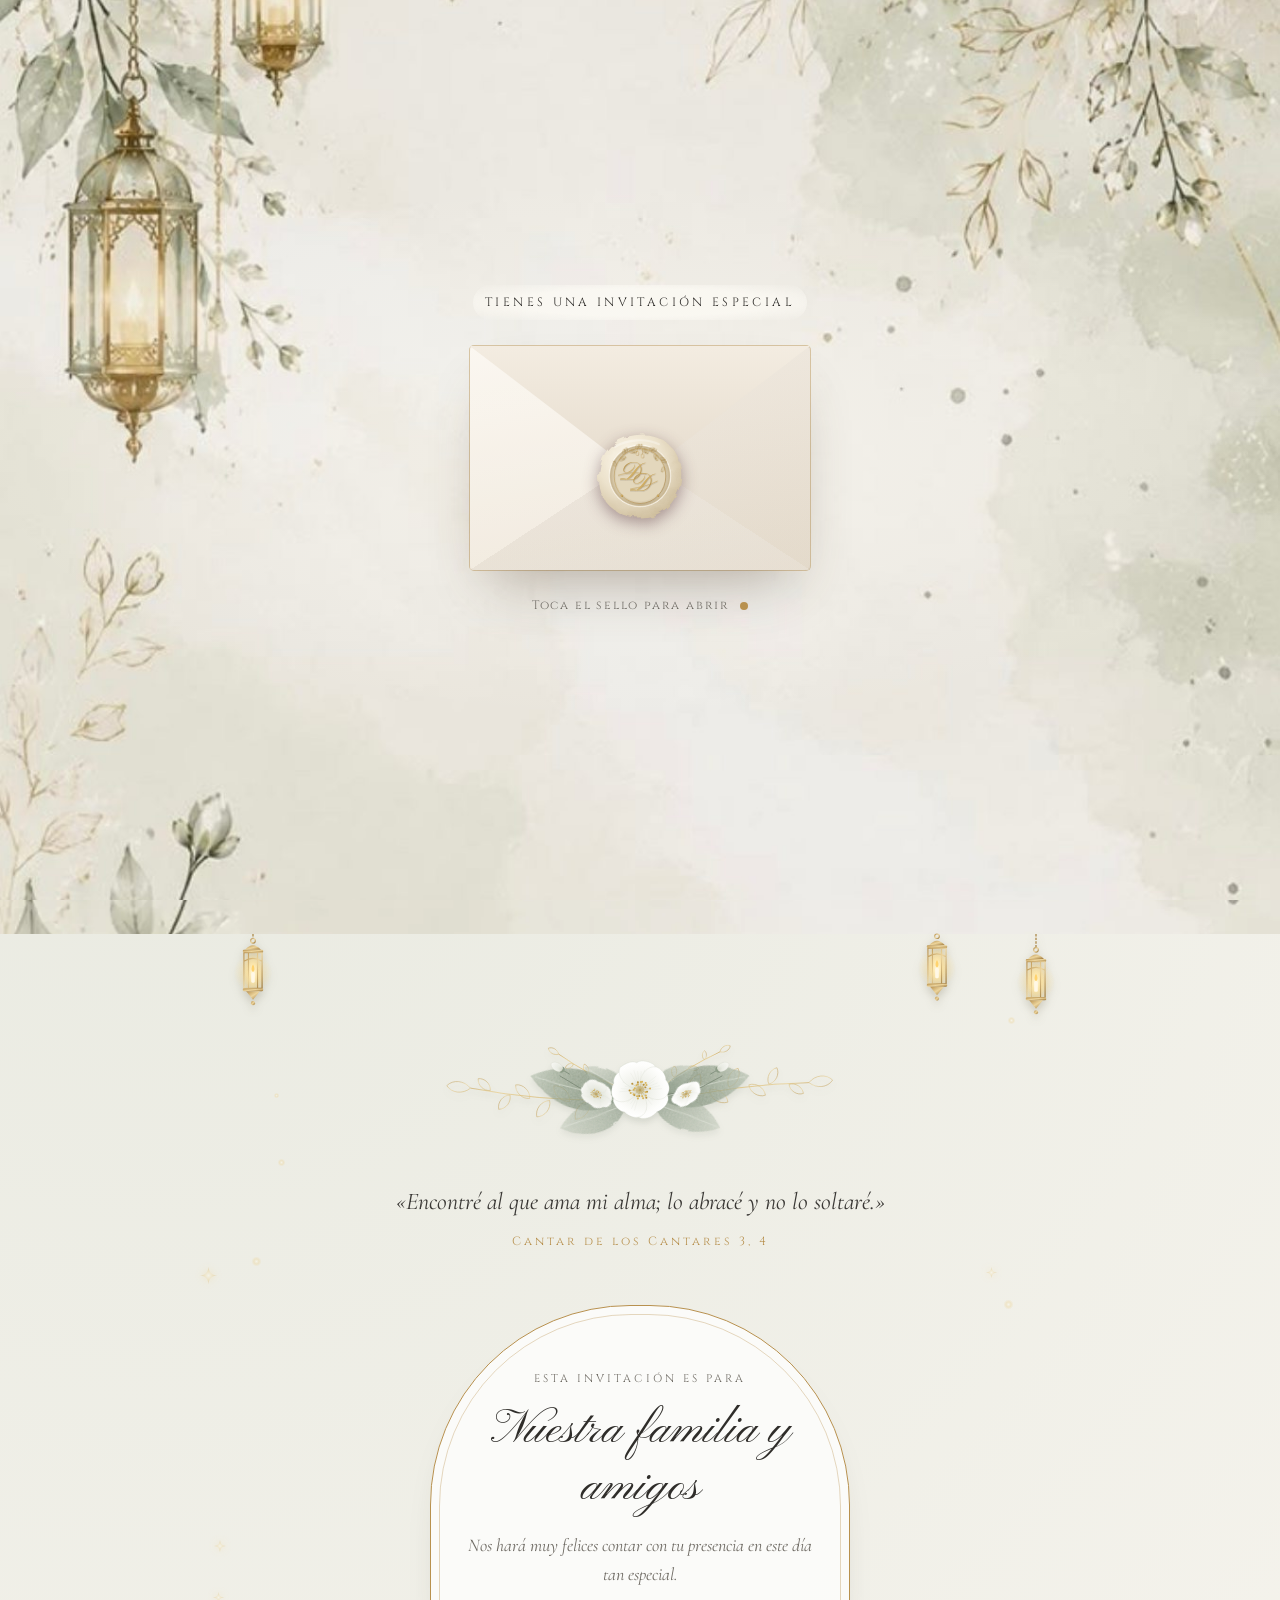
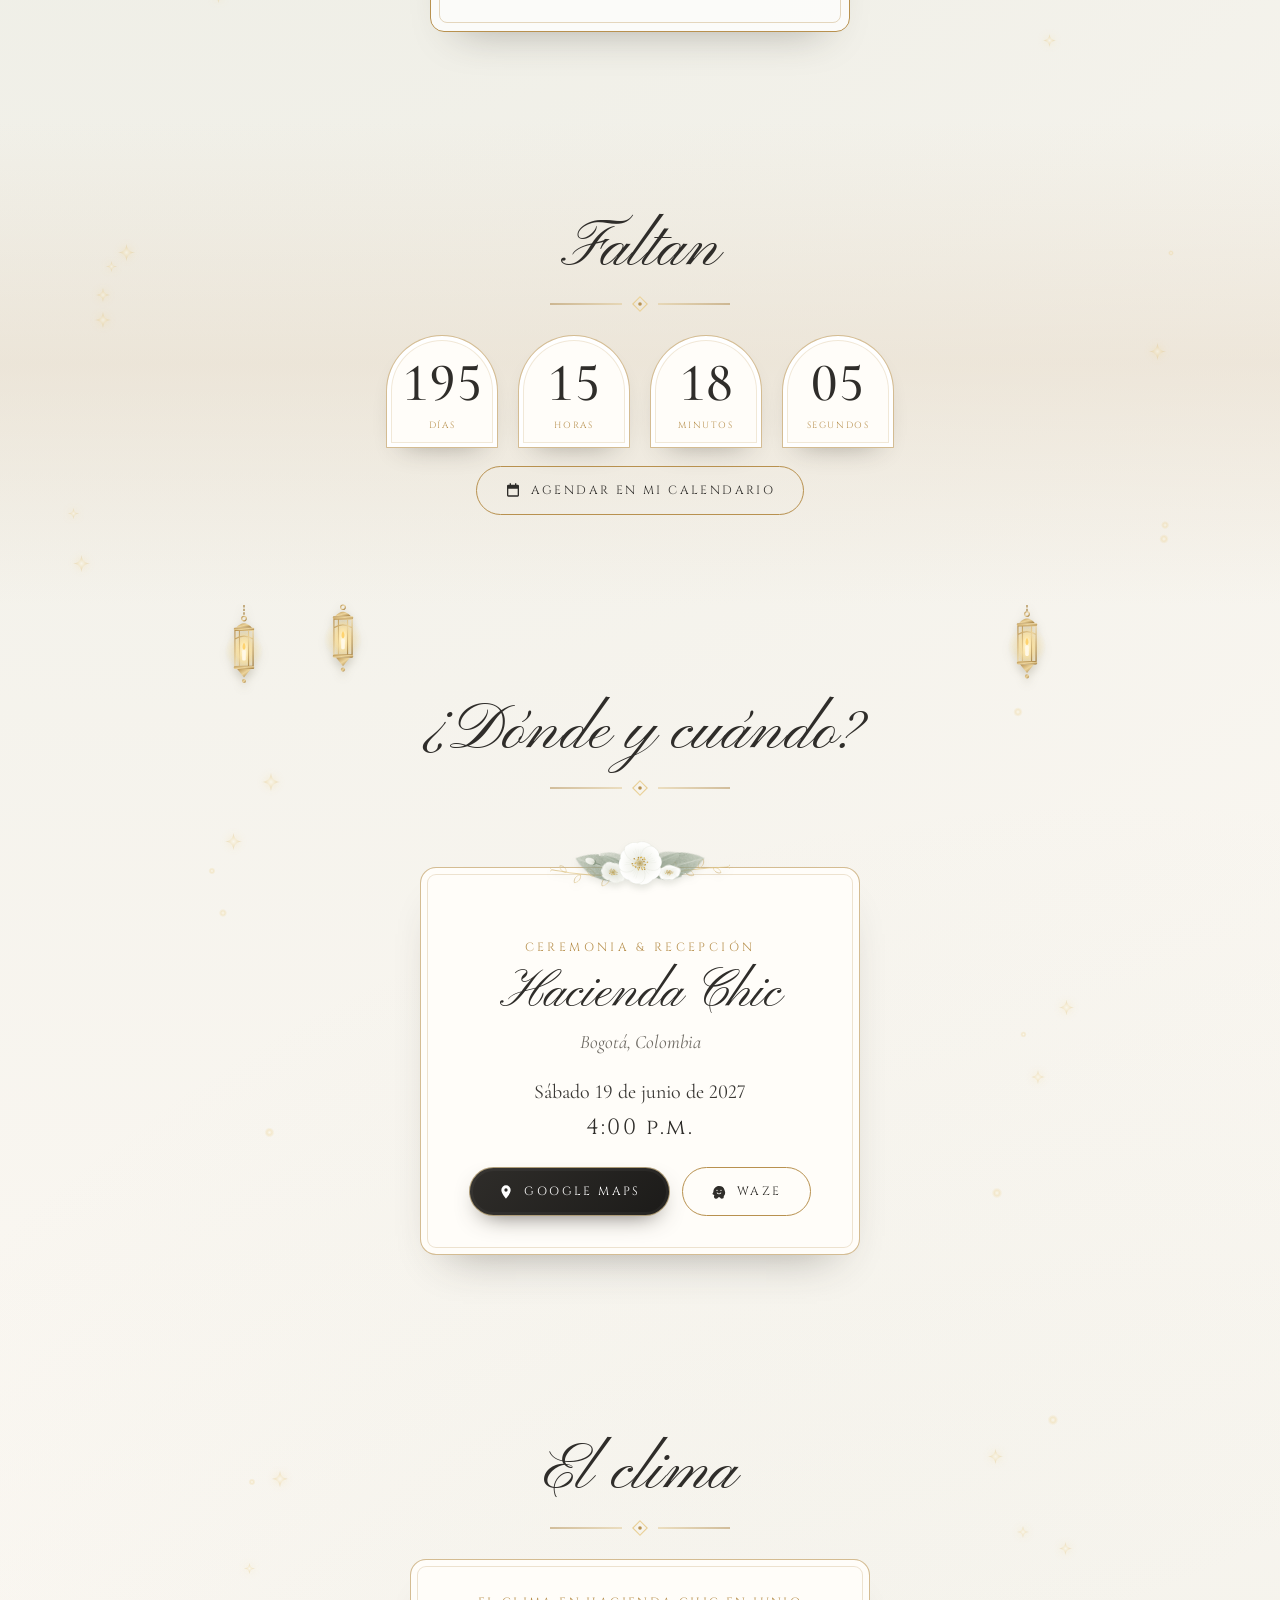
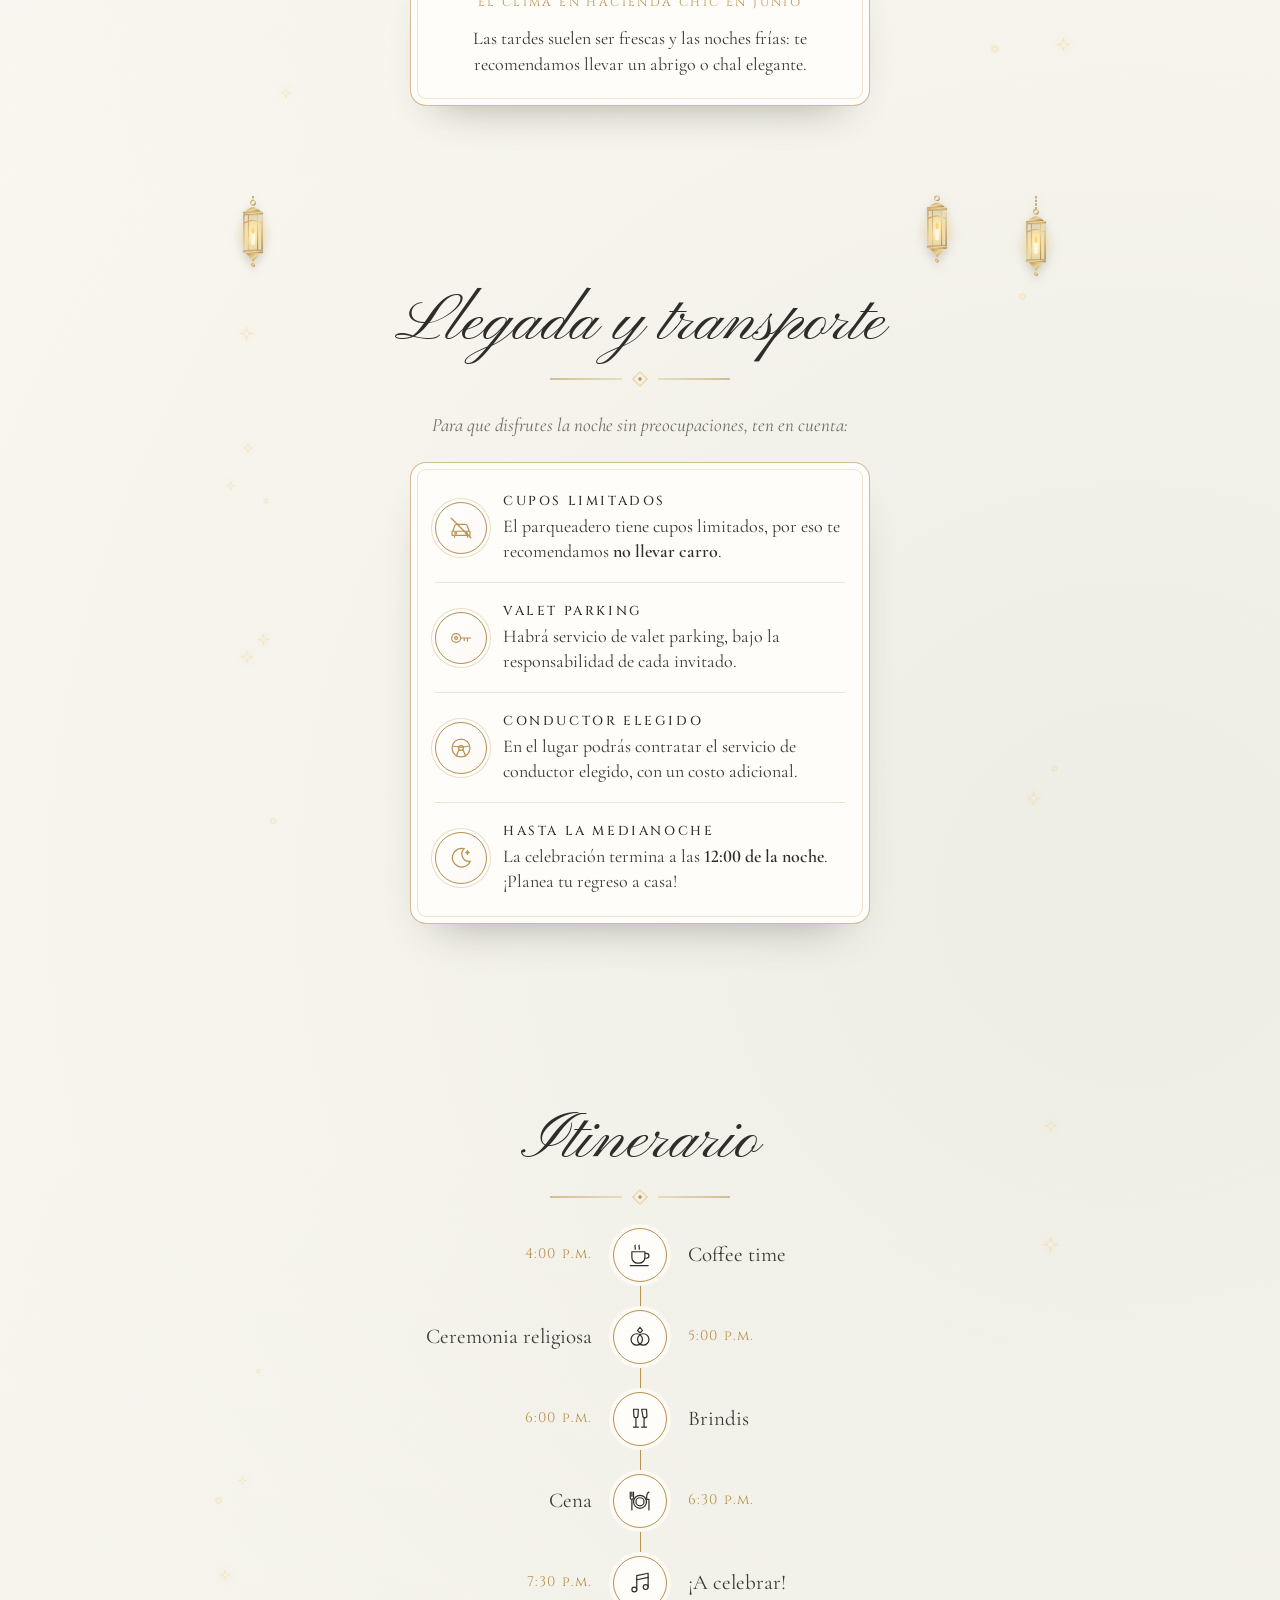
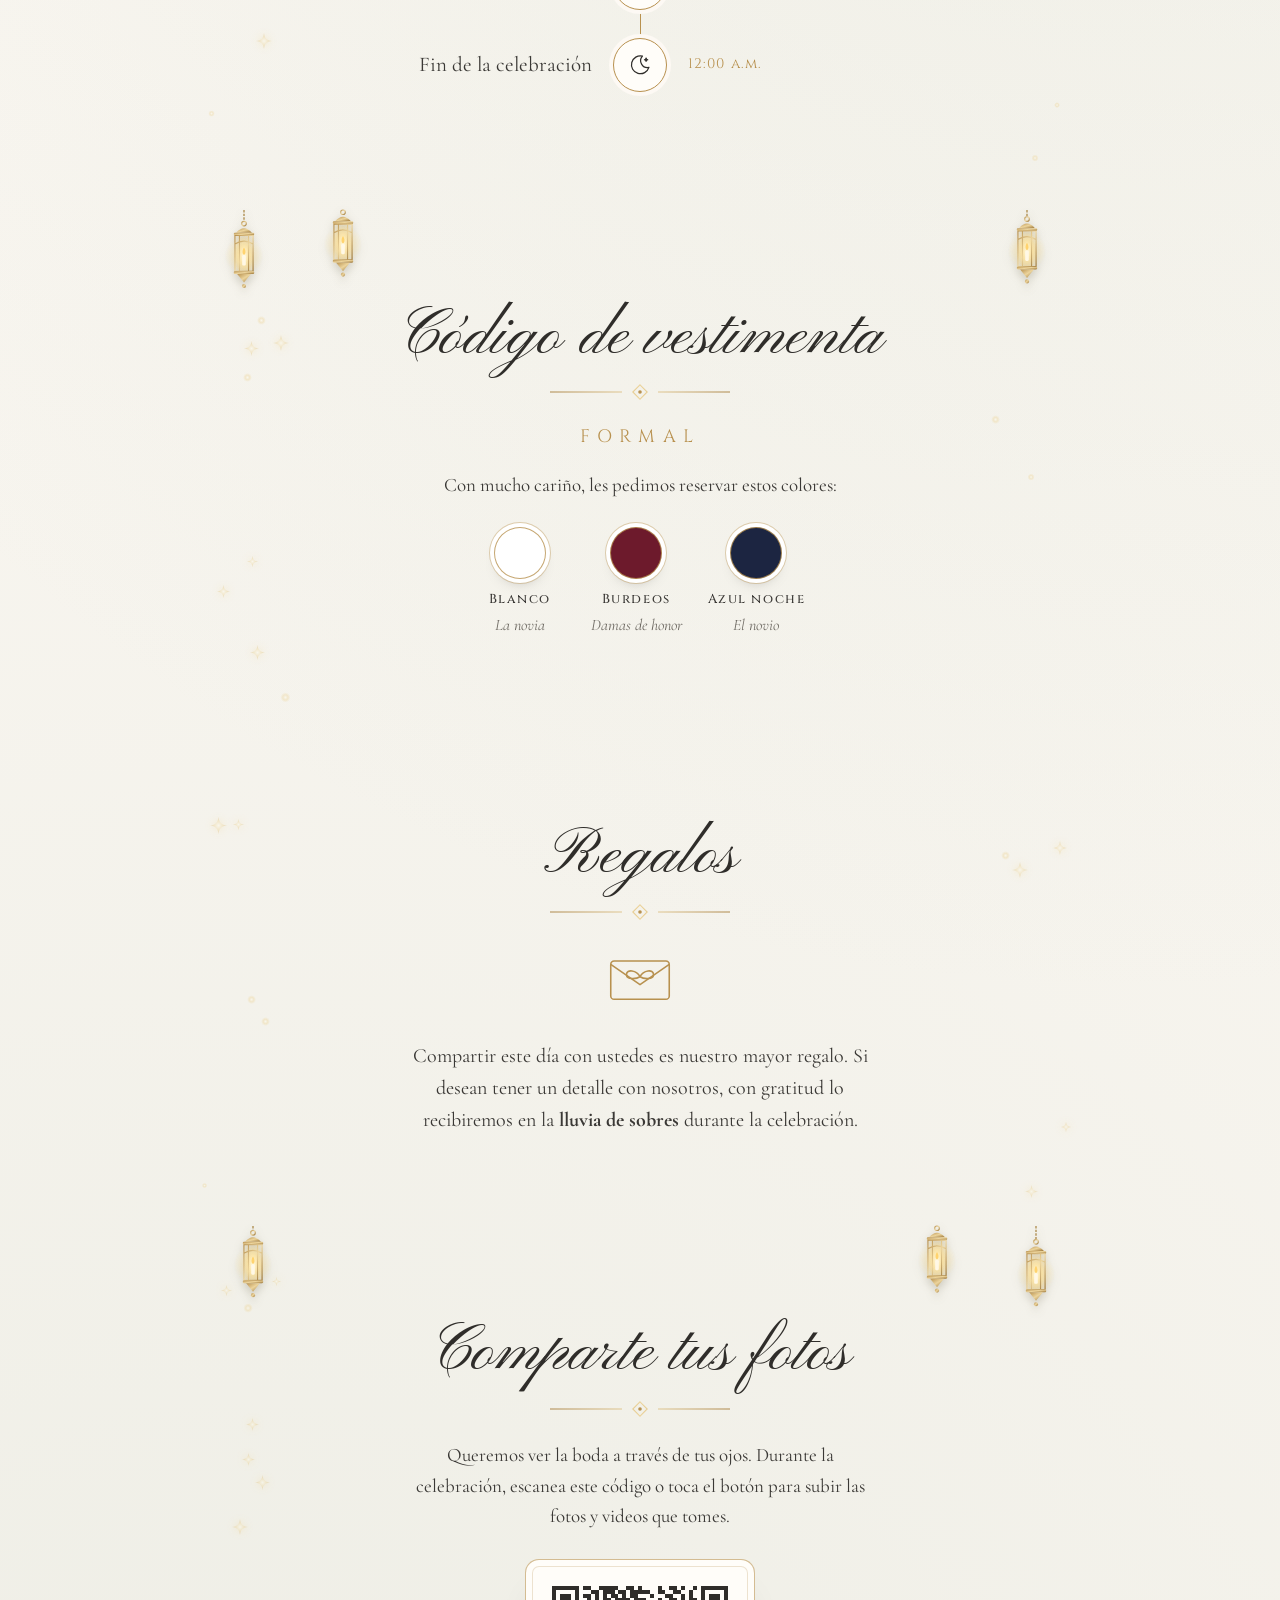
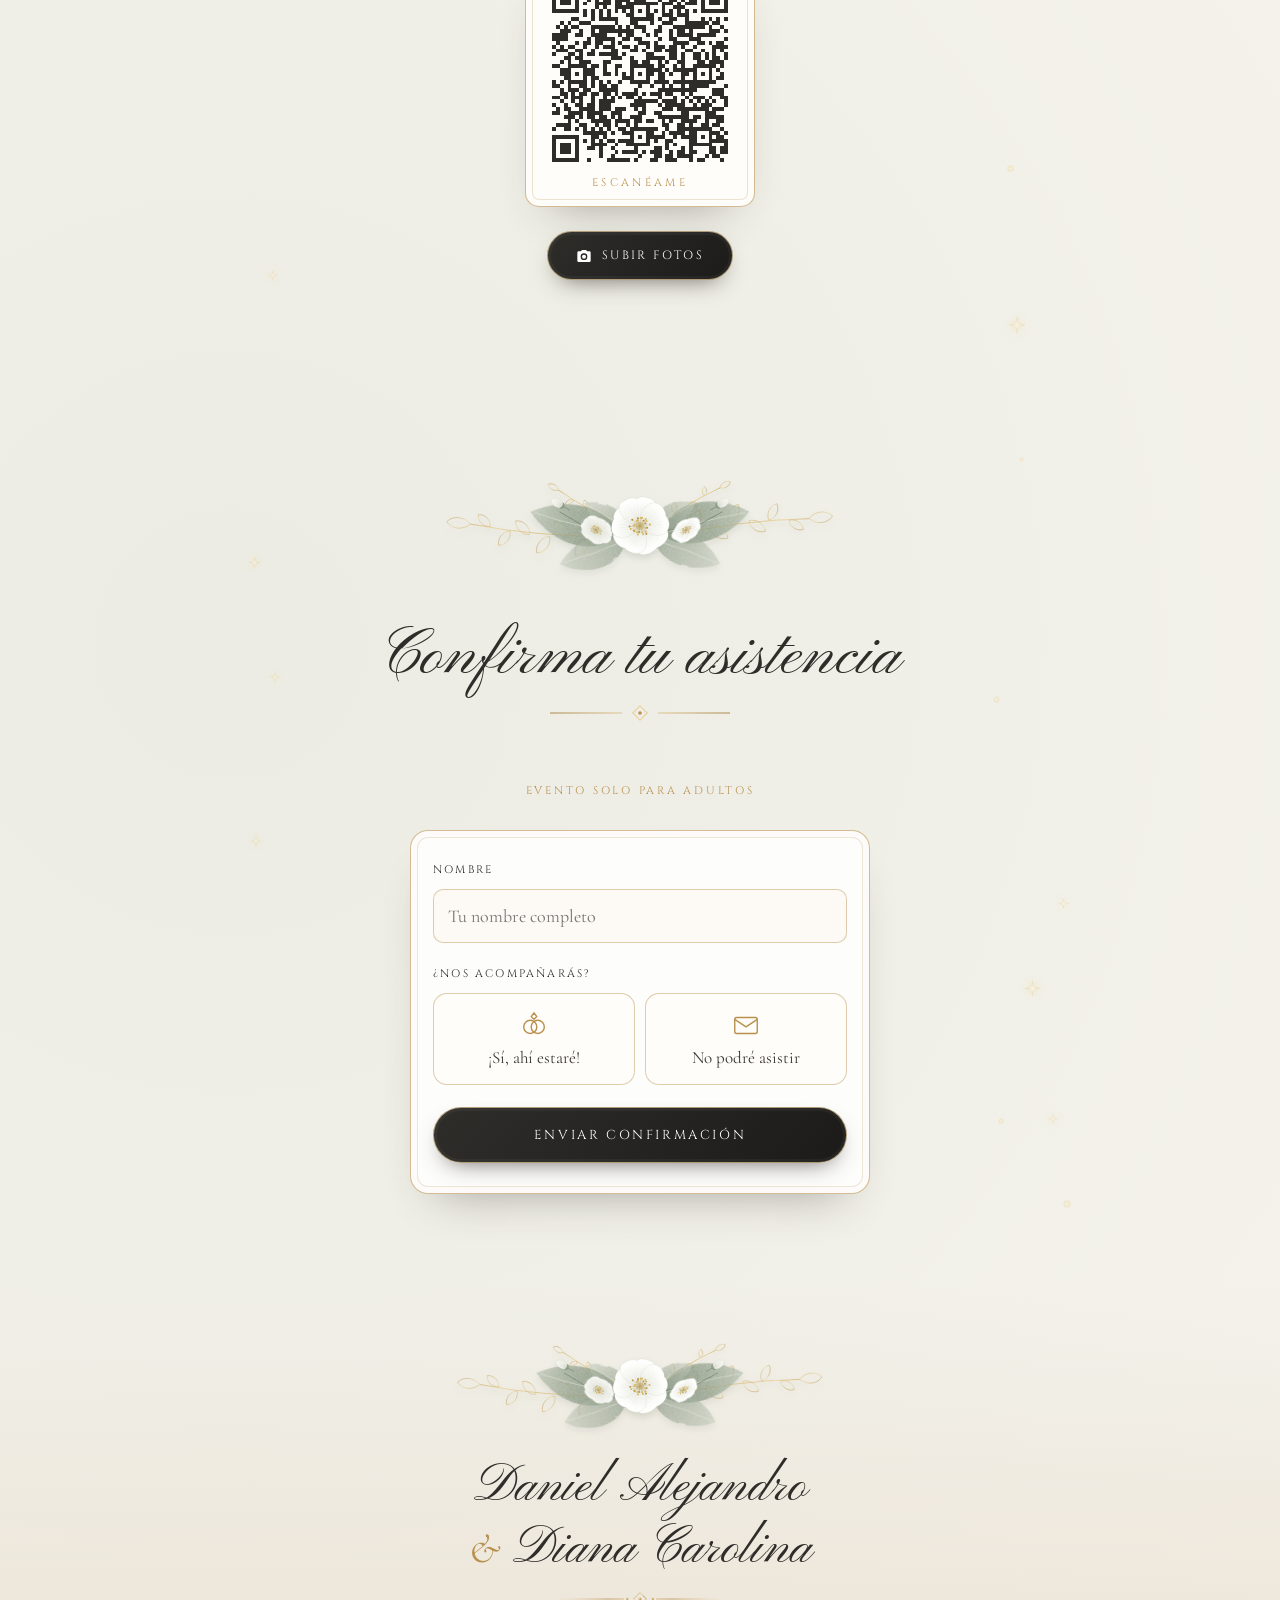
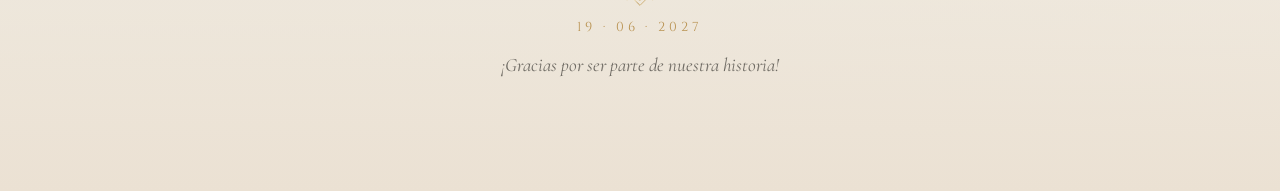
==== commit ecc2da9c: "Se quita la sección Nuestra historia Co-Authored-By: Claude Opus 5.5 <noreply@anthropic.com> Claude-" ====
--- a/index.html
+++ b/index.html
@@ -22,8 +22,8 @@
       if (!seguirAqui) document.documentElement.classList.add("samsung");
     }
   </script>
-  <link rel="stylesheet" href="tema.css?v=202611100900">
-  <link rel="stylesheet" href="styles.css?v=202611100900">
+  <link rel="stylesheet" href="tema.css?v=202611101000">
+  <link rel="stylesheet" href="styles.css?v=202611101000">
 </head>
 <body class="locked">
 
@@ -472,21 +472,6 @@
       </ol>
     </section>
 
-    <!-- ========== GALERÍA ========== -->
-    <section class="section gallery-section" id="galeria">
-      <h2 class="section-title reveal">Nuestra historia</h2>
-      <p class="section-sub reveal">Cada momento nos trajo hasta aquí</p>
-      <div class="gallery" id="gallery">
-        <!-- Reemplaza estas tarjetas por <img src="assets/foto1.jpg" alt="..."> -->
-        <figure class="ph reveal"><span>Foto 1</span></figure>
-        <figure class="ph tall reveal" data-delay="1"><span>Foto 2</span></figure>
-        <figure class="ph reveal" data-delay="2"><span>Foto 3</span></figure>
-        <figure class="ph wide reveal"><span>Foto 4</span></figure>
-        <figure class="ph reveal" data-delay="1"><span>Foto 5</span></figure>
-        <figure class="ph reveal" data-delay="2"><span>Foto 6</span></figure>
-      </div>
-    </section>
-
     <!-- ========== CÓDIGO DE VESTIMENTA ========== -->
     <section class="section dress" id="vestimenta">
       <h2 class="section-title reveal">Código de vestimenta</h2>
@@ -617,6 +602,6 @@
 
   <div class="toast" id="toast" role="status" aria-live="polite"></div>
 
-  <script src="script.js?v=202611100900"></script>
+  <script src="script.js?v=202611101000"></script>
 </body>
 </html>
--- a/styles.css
+++ b/styles.css
@@ -369,23 +369,6 @@
 .timeline li:nth-child(even) .t-time { order: 3; text-align: left; padding: 0 0 0 16px; }
 .timeline li:nth-child(even) .t-text { order: 1; text-align: right; padding: 0 16px 0 0; }
 .timeline li:nth-child(even) .t-dot { order: 2; }
-
-/* Galería */
-.gallery { display: grid; grid-template-columns: repeat(3, 1fr); grid-auto-rows: 180px; gap: 12px; }
-.gallery figure, .gallery img { border-radius: 12px; overflow: hidden; width: 100%; height: 100%; object-fit: cover; }
-.gallery .tall { grid-row: span 2; }
-.gallery .wide { grid-column: span 2; }
-.ph {
-  display: grid; place-items: center;
-  background: linear-gradient(135deg, var(--blush), var(--champagne));
-  border: 1px solid rgba(184, 145, 79, .35);
-  font-family: var(--caps); font-size: 12px; letter-spacing: .2em; text-transform: uppercase; color: var(--gold);
-  transition: transform .5s var(--ease);
-}
-.gallery > *:hover { transform: scale(1.03); }
-@media (max-width: 560px) {
-  .gallery { grid-template-columns: repeat(2, 1fr); grid-auto-rows: 140px; }
-}
 
 /* Vestimenta */
 .dress-type { font-family: var(--caps); letter-spacing: .4em; text-transform: uppercase; font-size: 18px; color: var(--gold); margin-bottom: 18px; }
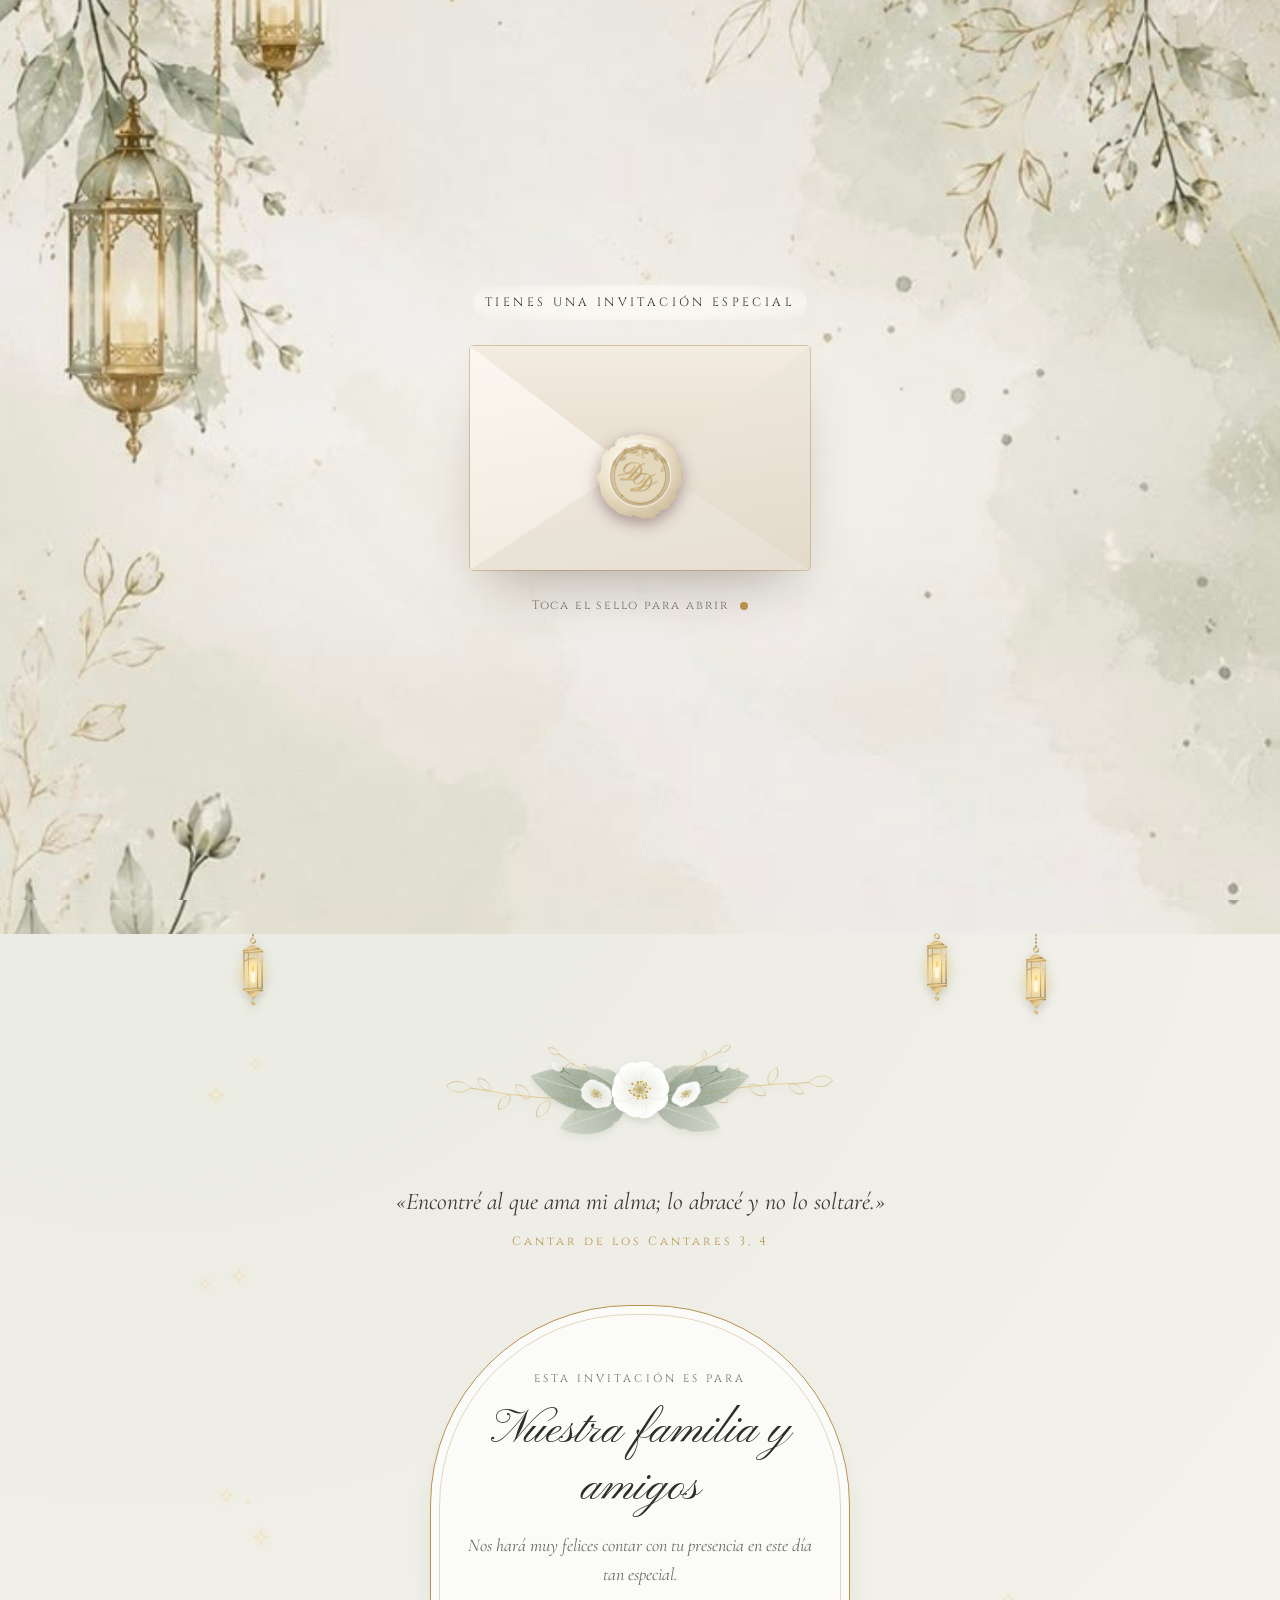
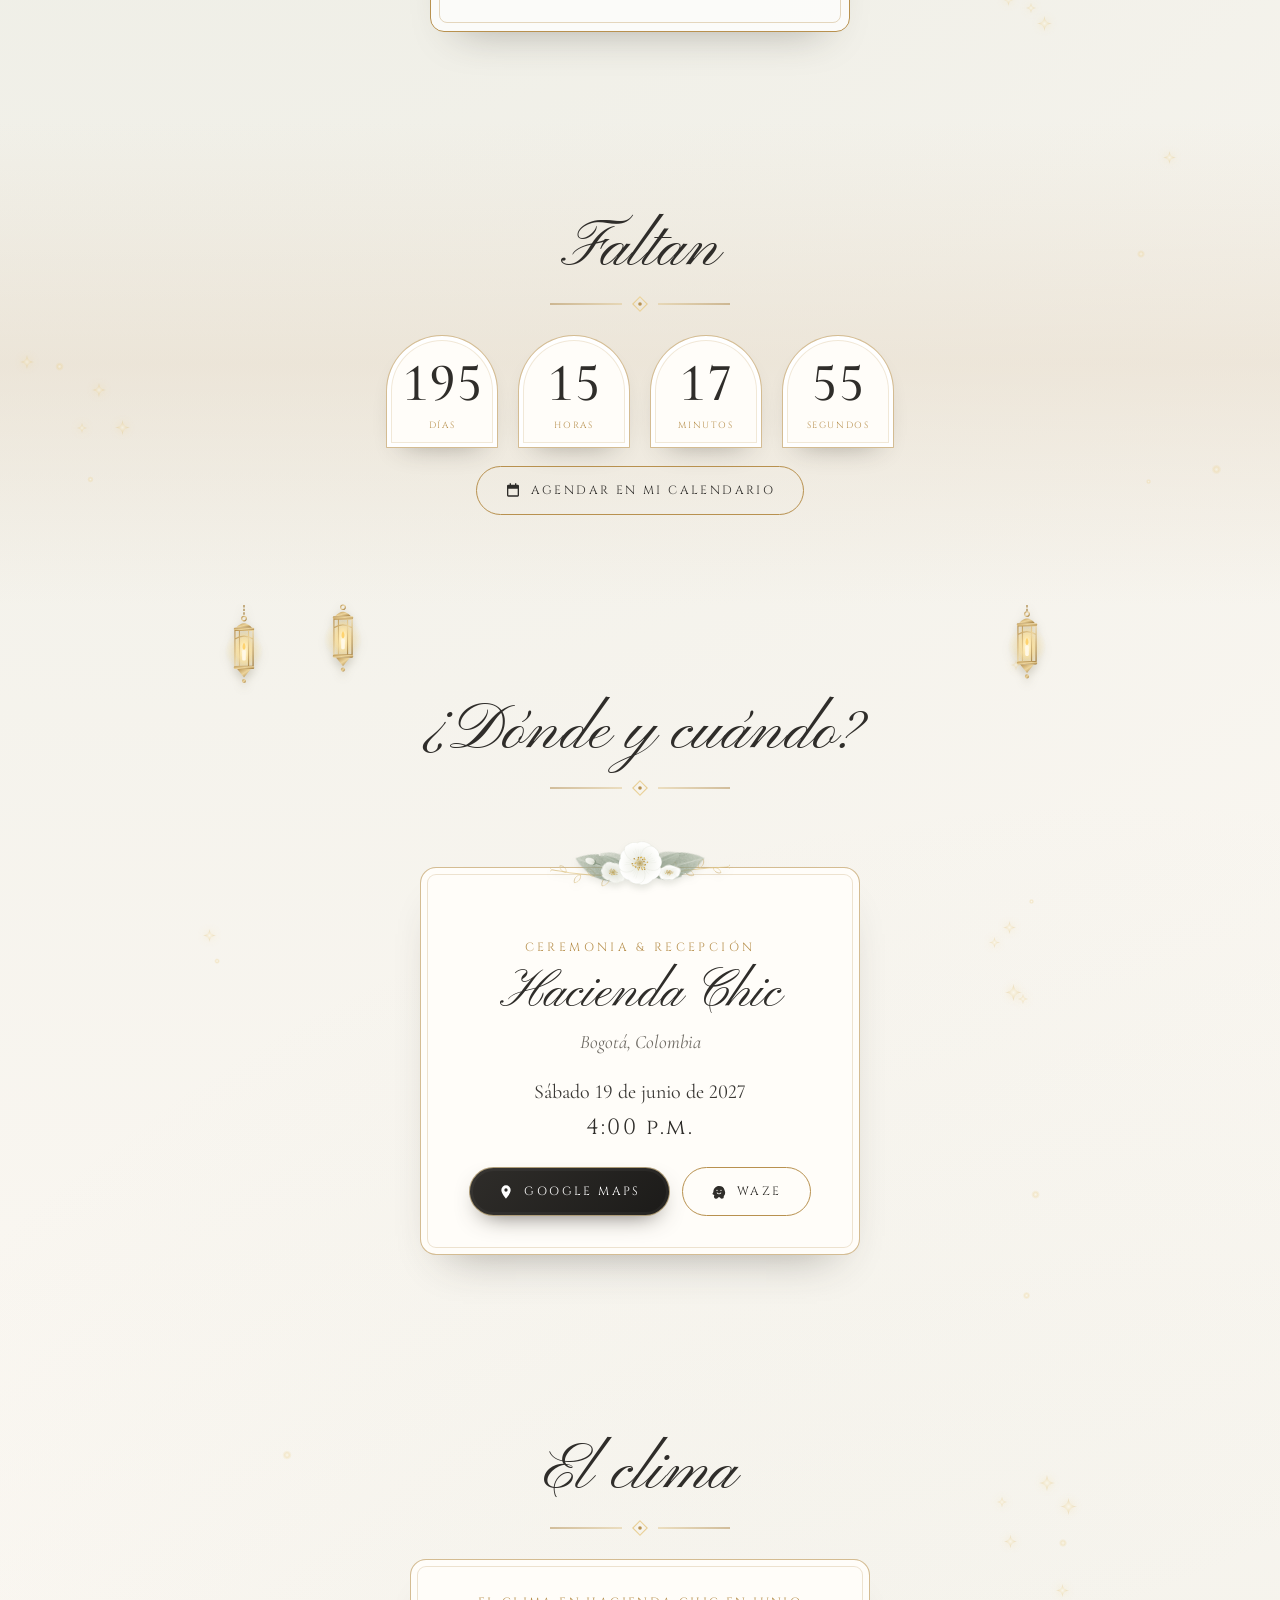
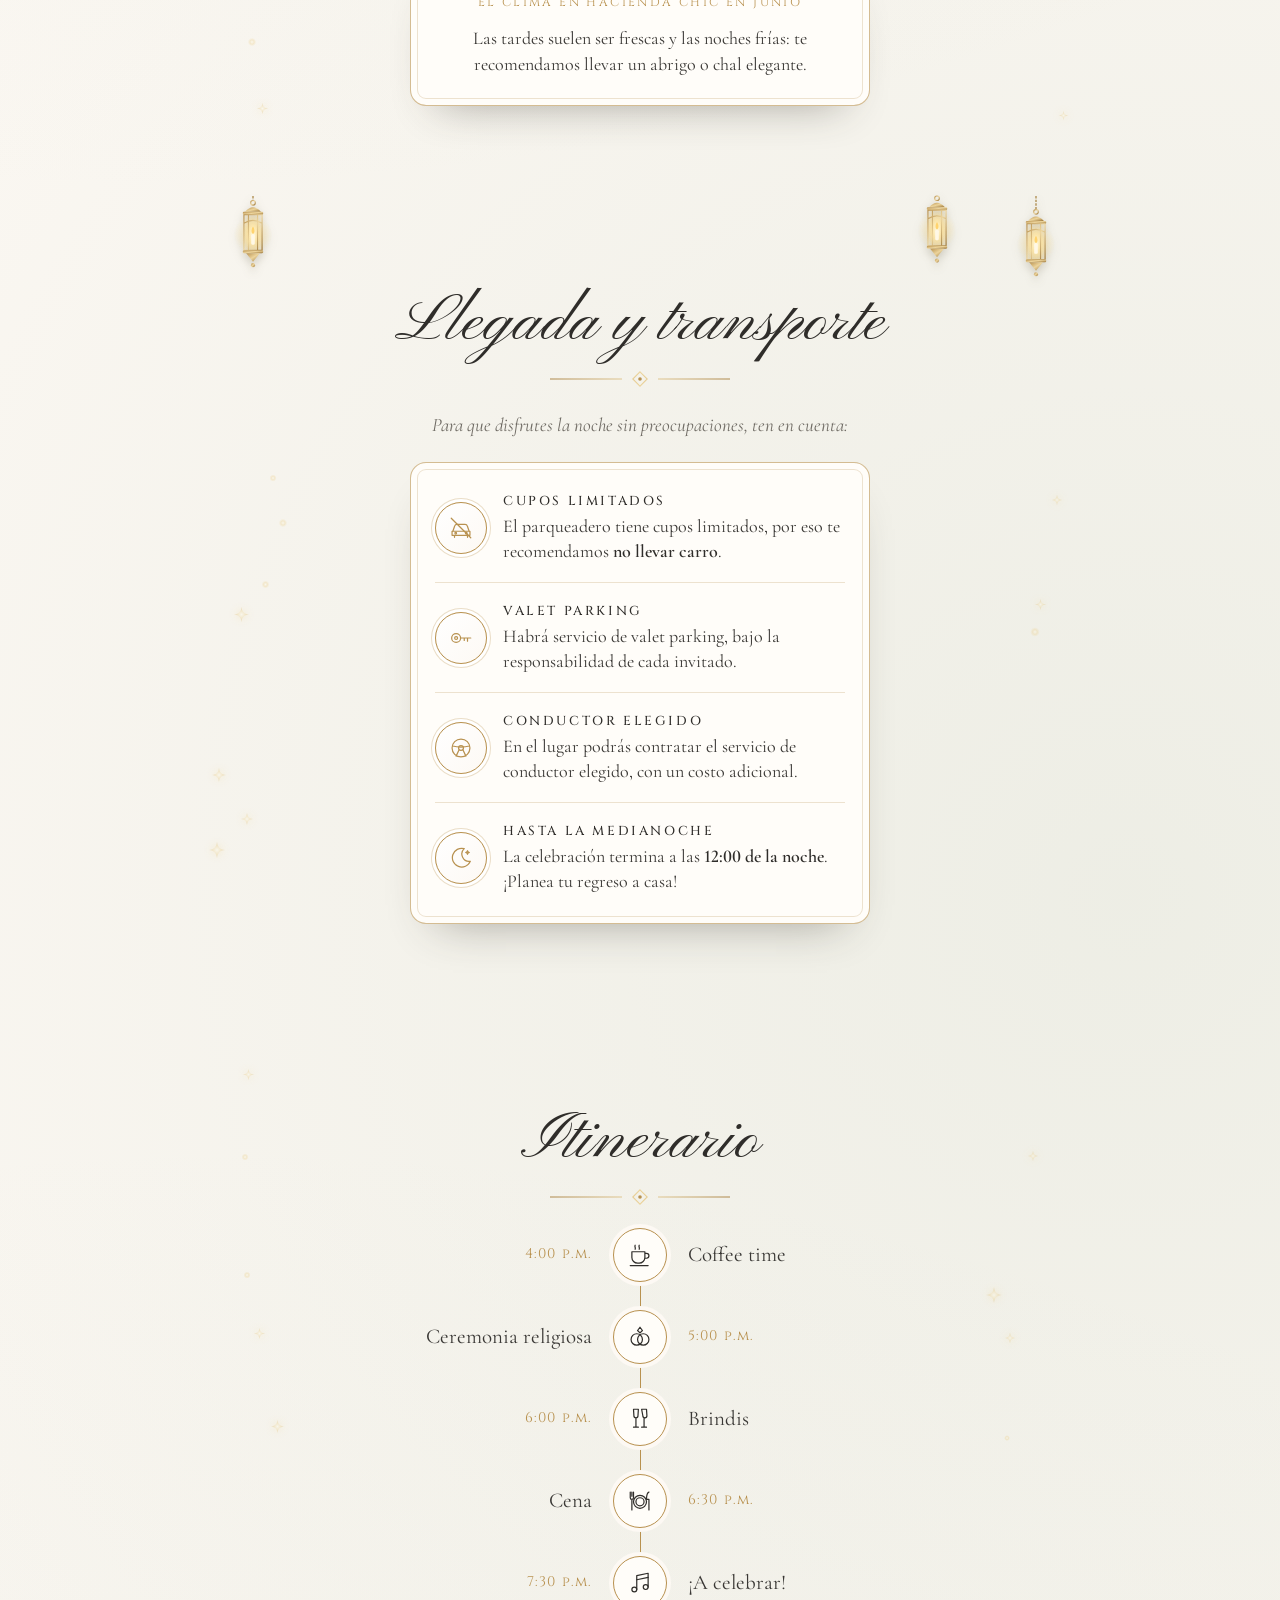
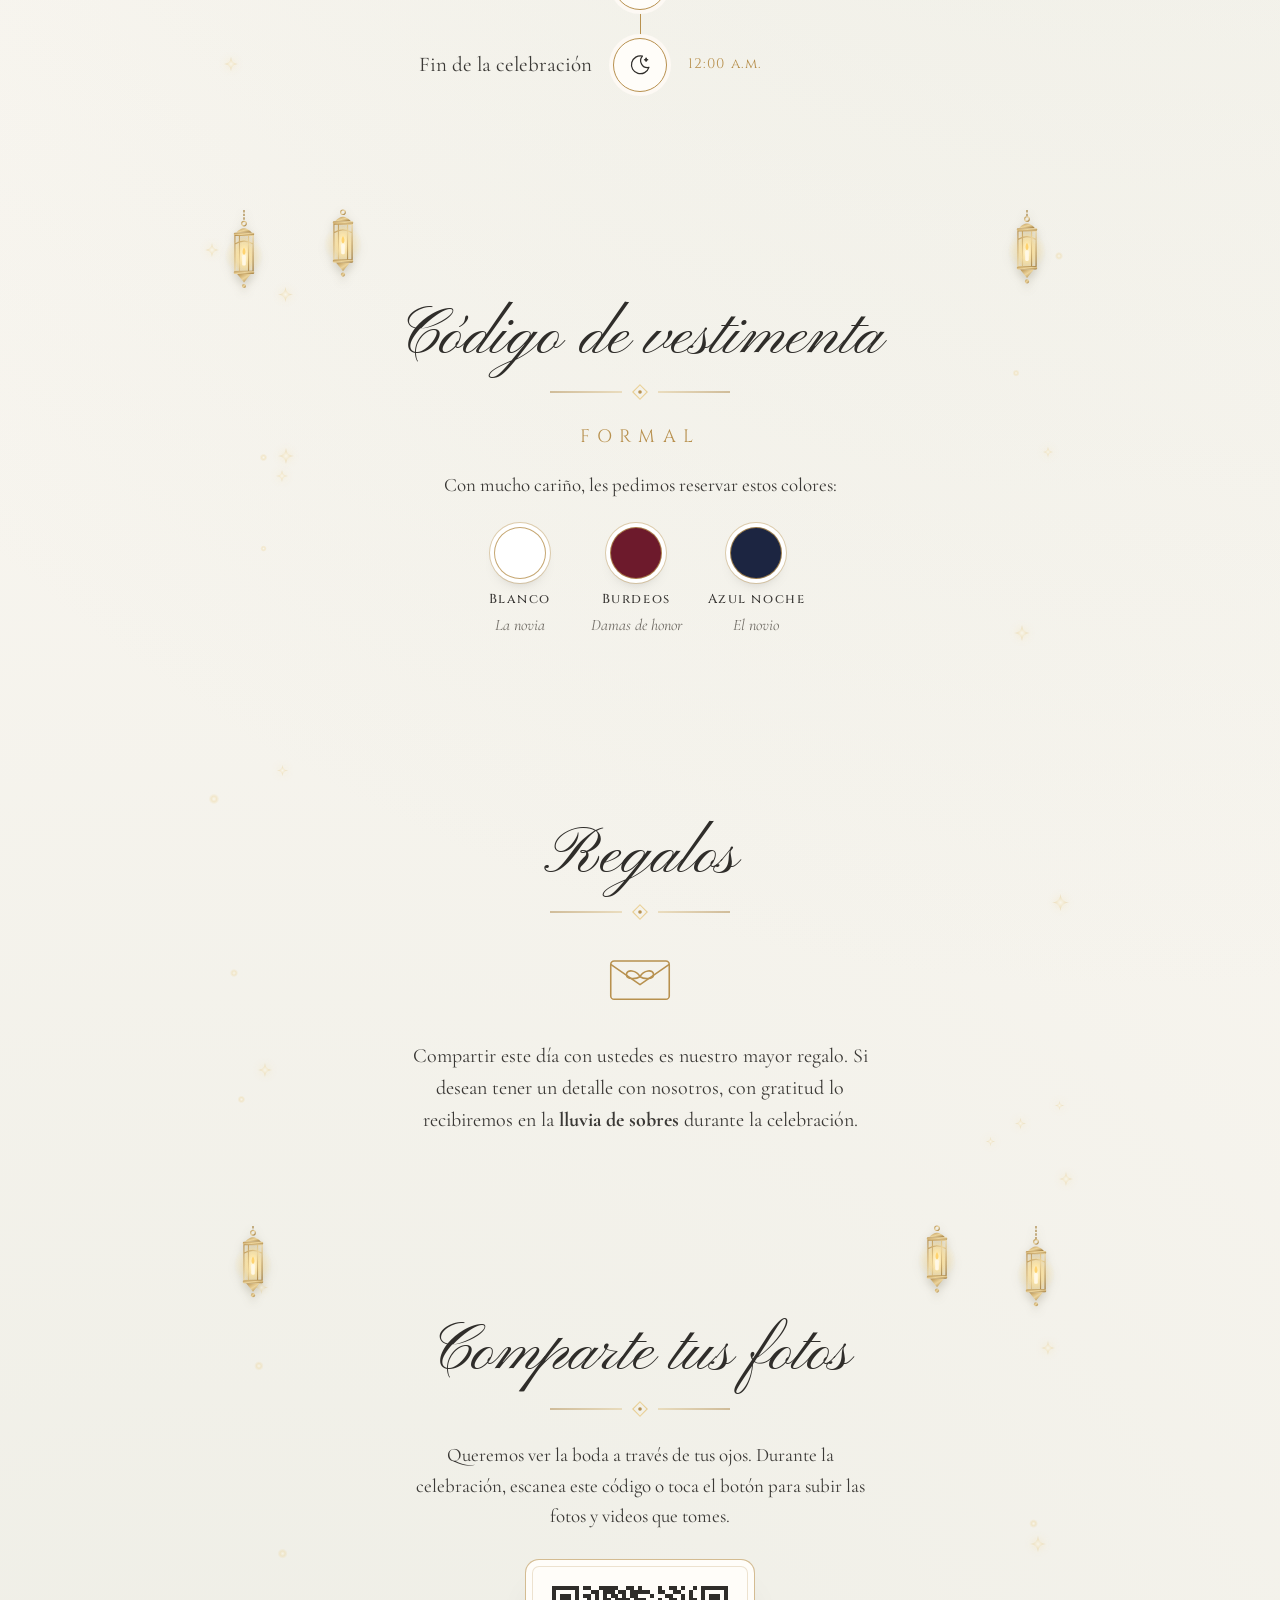
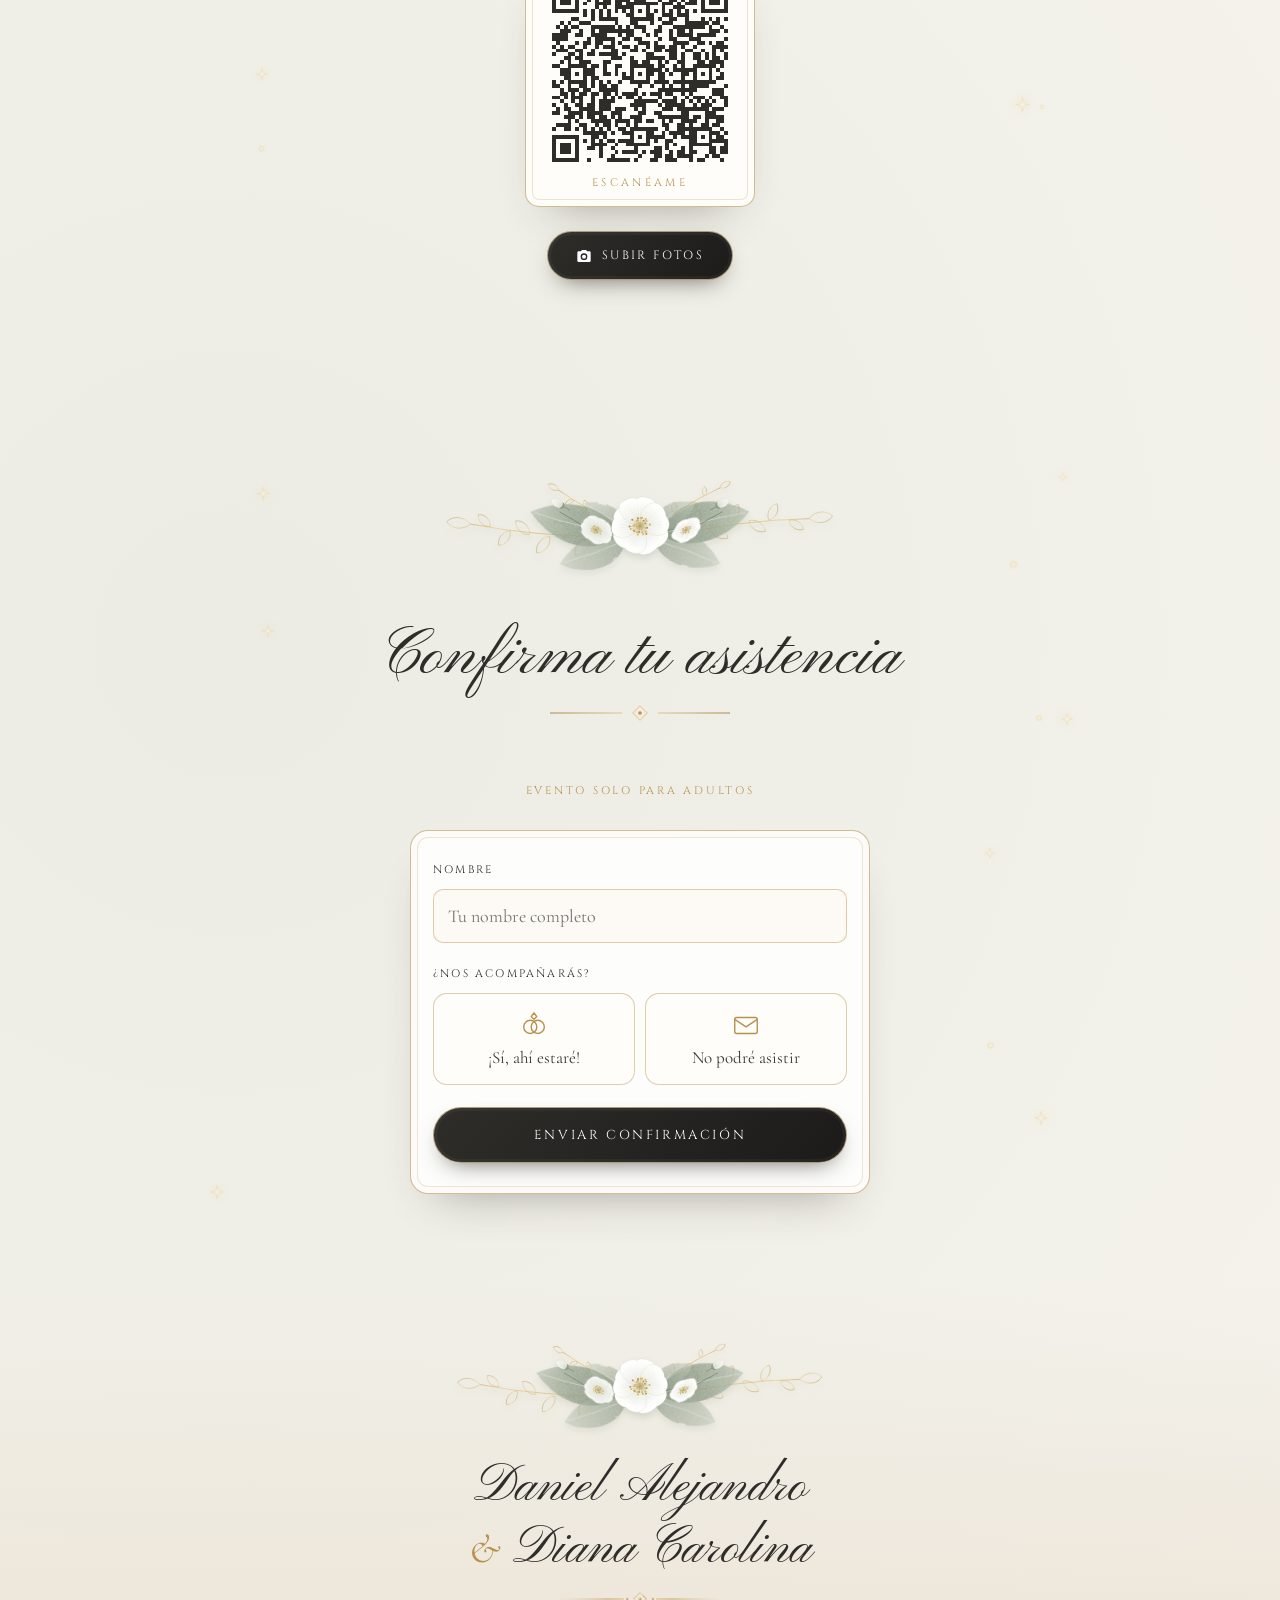
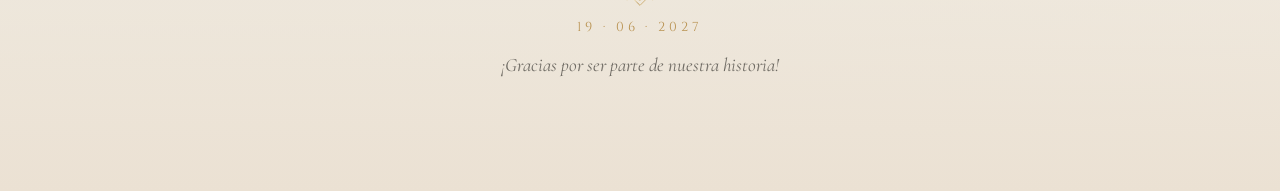
==== commit b7464442: "La música suena al abrir la invitación o con el primer toque en cualquier parte Co-Authored-By: Clau" ====
--- a/index.html
+++ b/index.html
@@ -22,8 +22,8 @@
       if (!seguirAqui) document.documentElement.classList.add("samsung");
     }
   </script>
-  <link rel="stylesheet" href="tema.css?v=202611101000">
-  <link rel="stylesheet" href="styles.css?v=202611101000">
+  <link rel="stylesheet" href="tema.css?v=202611110200">
+  <link rel="stylesheet" href="styles.css?v=202611110200">
 </head>
 <body class="locked">
 
@@ -246,7 +246,7 @@
   <div class="petals" id="petals" aria-hidden="true"></div>
 
   <!-- Control de música -->
-  <audio id="music" loop preload="none">
+  <audio id="music" loop preload="auto">
     <source src="assets/cancion.mp3" type="audio/mpeg">
   </audio>
   <button class="music-btn" id="musicBtn" aria-label="Pausar o reproducir música" hidden>
@@ -602,6 +602,6 @@
 
   <div class="toast" id="toast" role="status" aria-live="polite"></div>
 
-  <script src="script.js?v=202611101000"></script>
+  <script src="script.js?v=202611110200"></script>
 </body>
 </html>
--- a/styles.css
+++ b/styles.css
@@ -166,7 +166,7 @@
 
 /* =================== MÚSICA =================== */
 .music-btn {
-  position: fixed; right: 16px; bottom: 16px; z-index: 60;
+  position: fixed; right: 16px; bottom: 16px; z-index: 110;
   width: 52px; height: 52px; border-radius: 50%; border: 1px solid var(--gold-light); cursor: pointer;
   background: rgba(255, 255, 255, .9); backdrop-filter: blur(6px);
   box-shadow: 0 6px 20px rgba(55, 50, 42, .2);
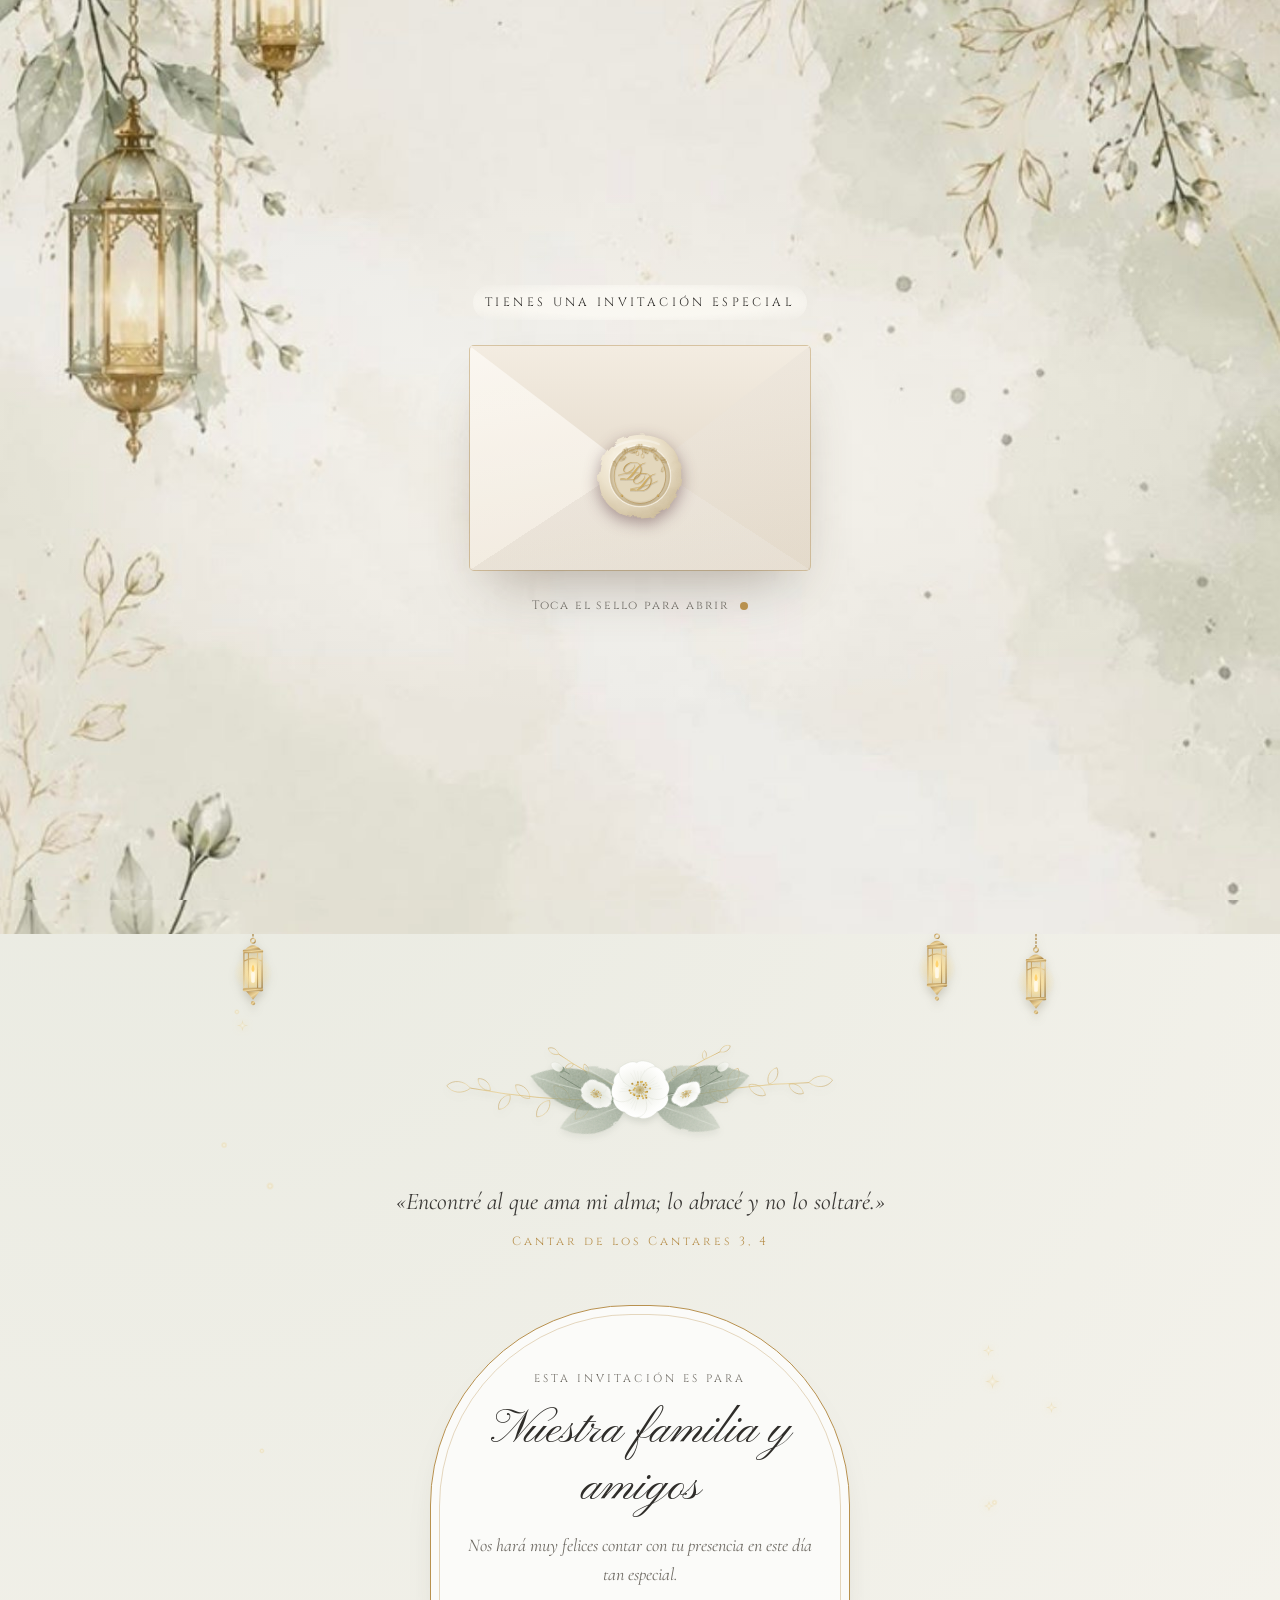
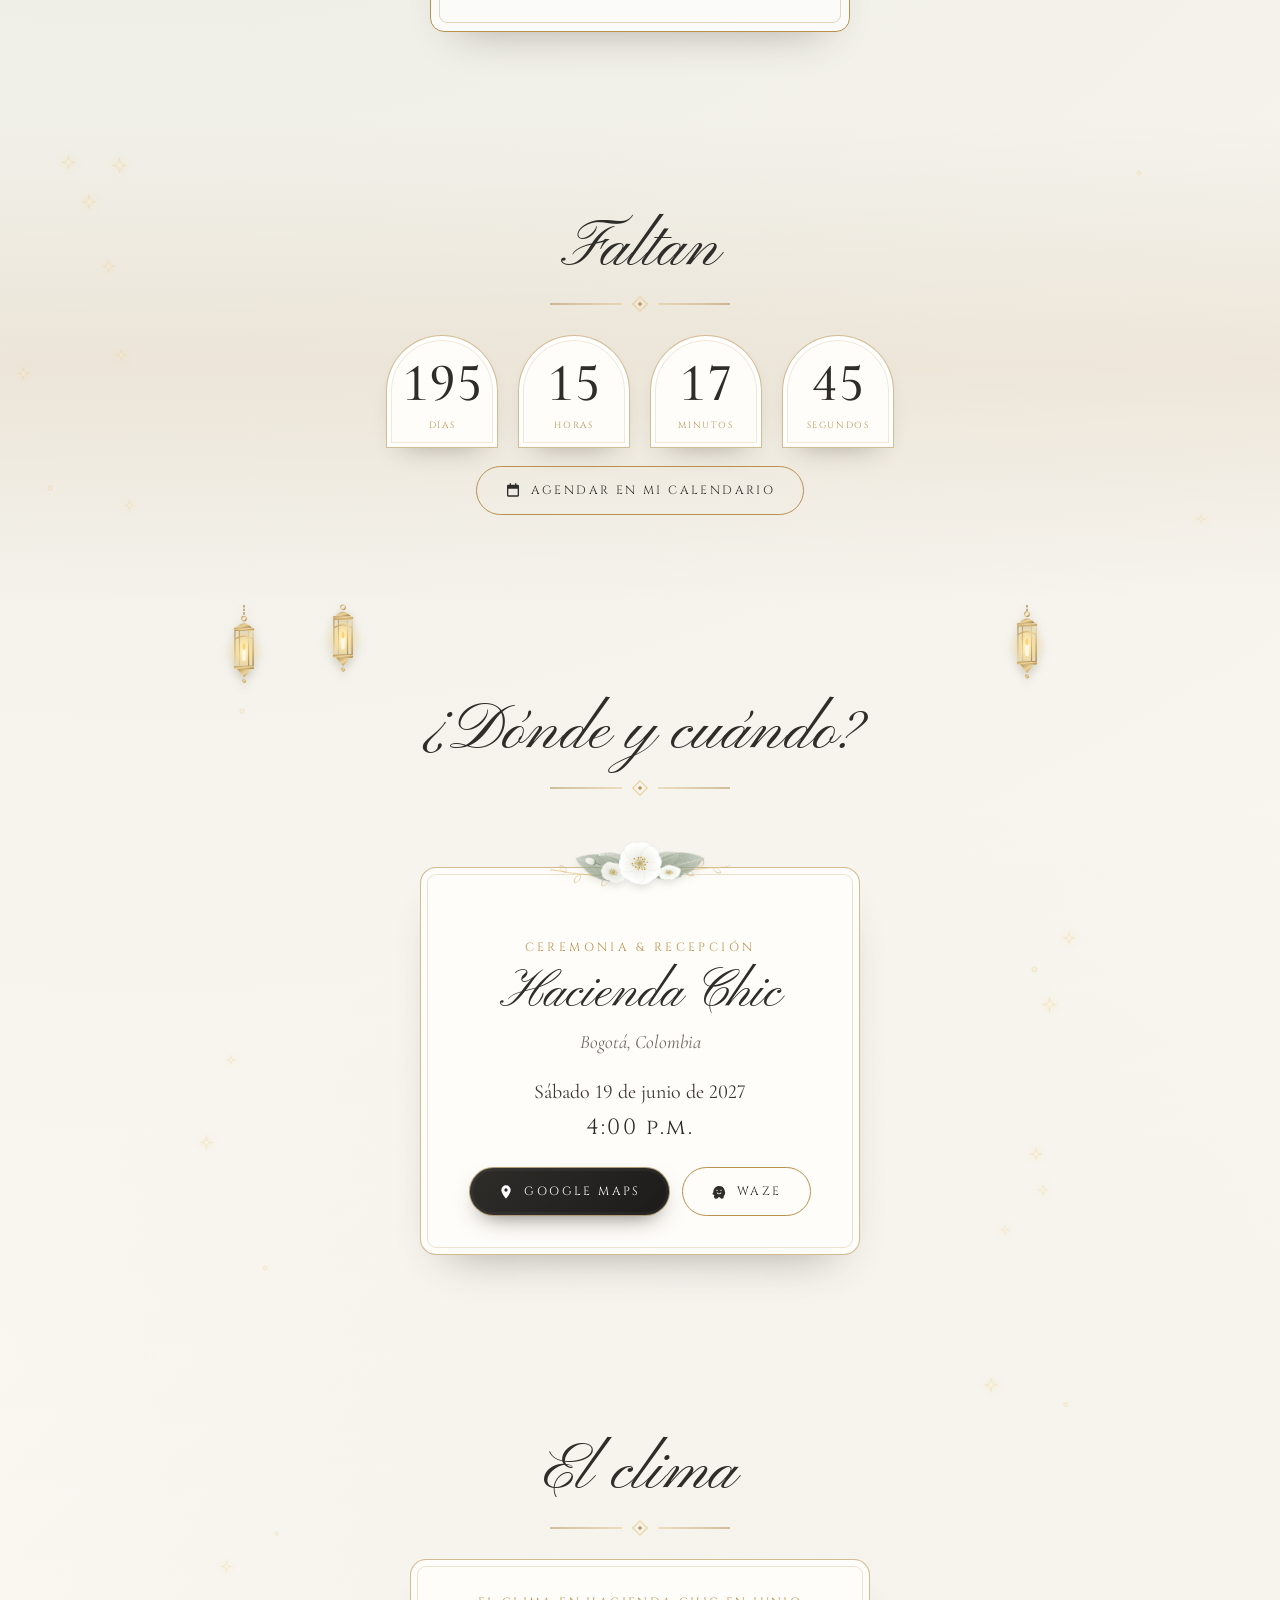
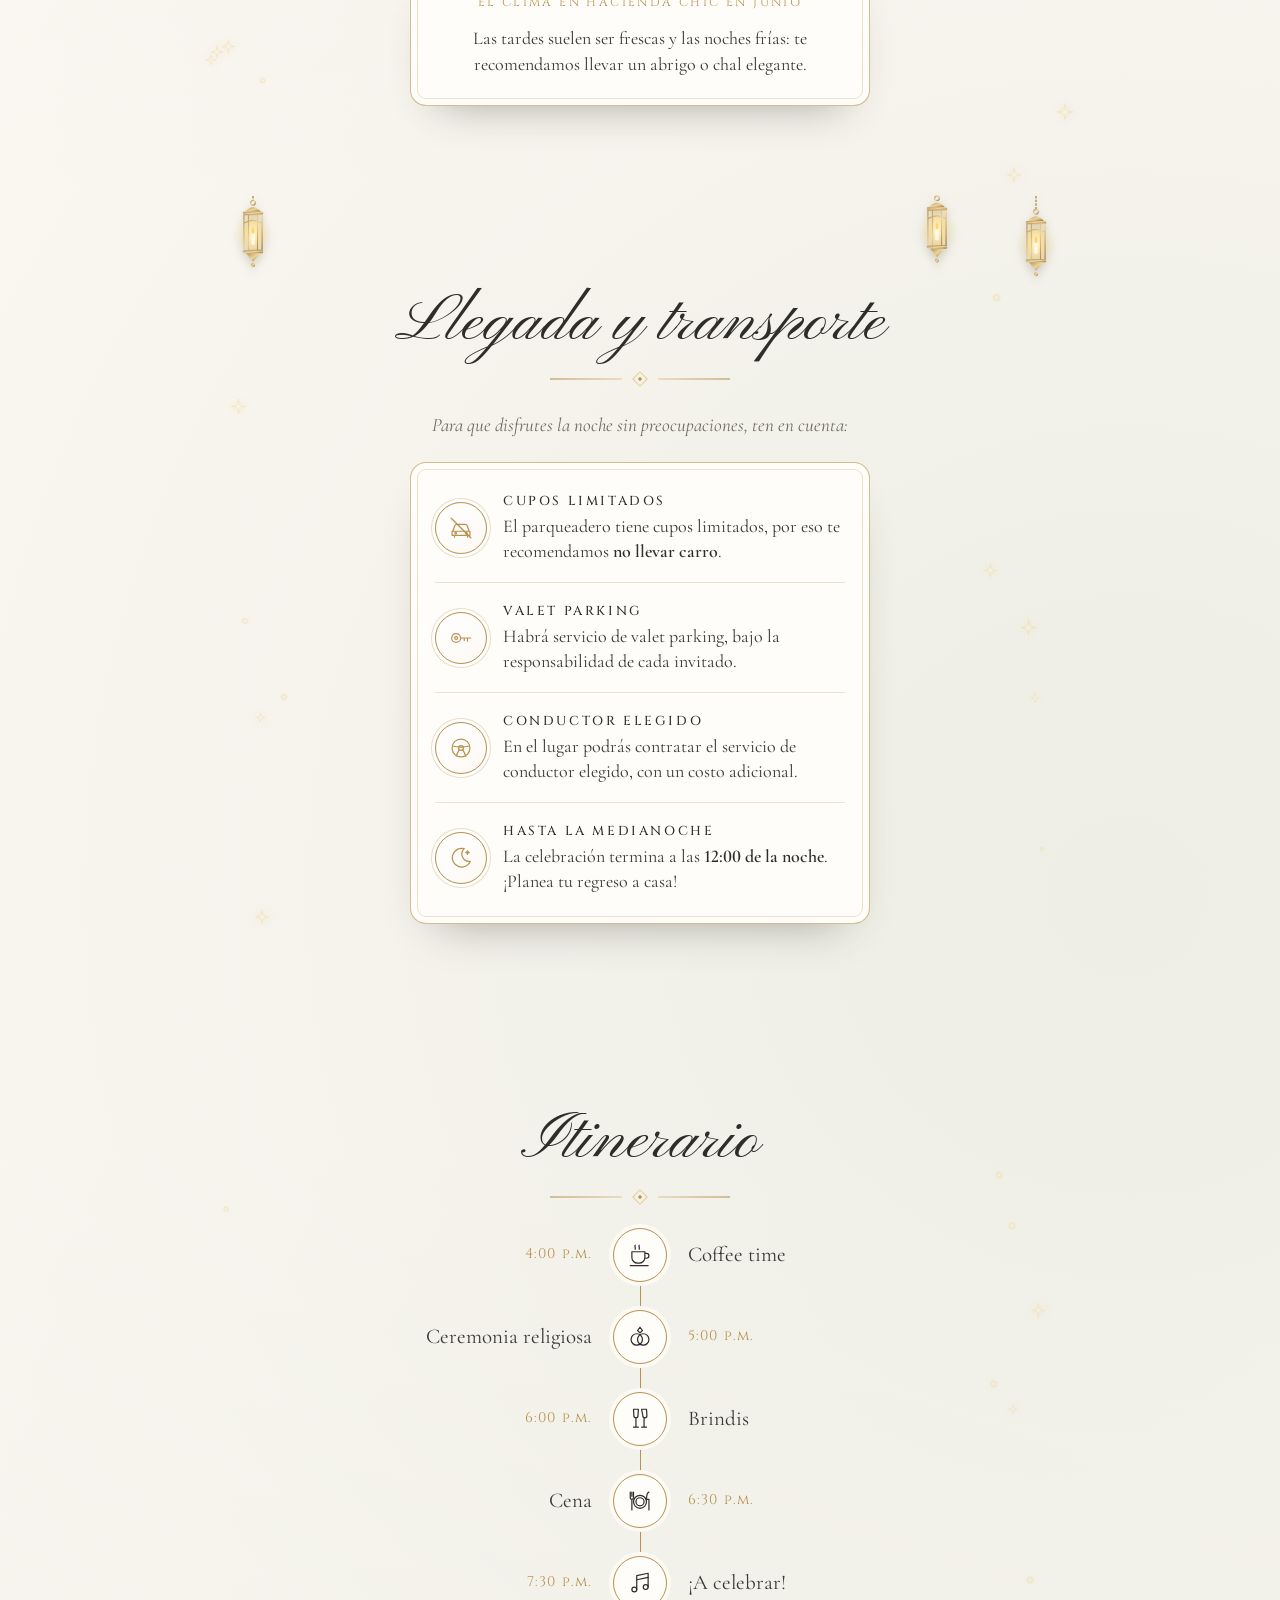
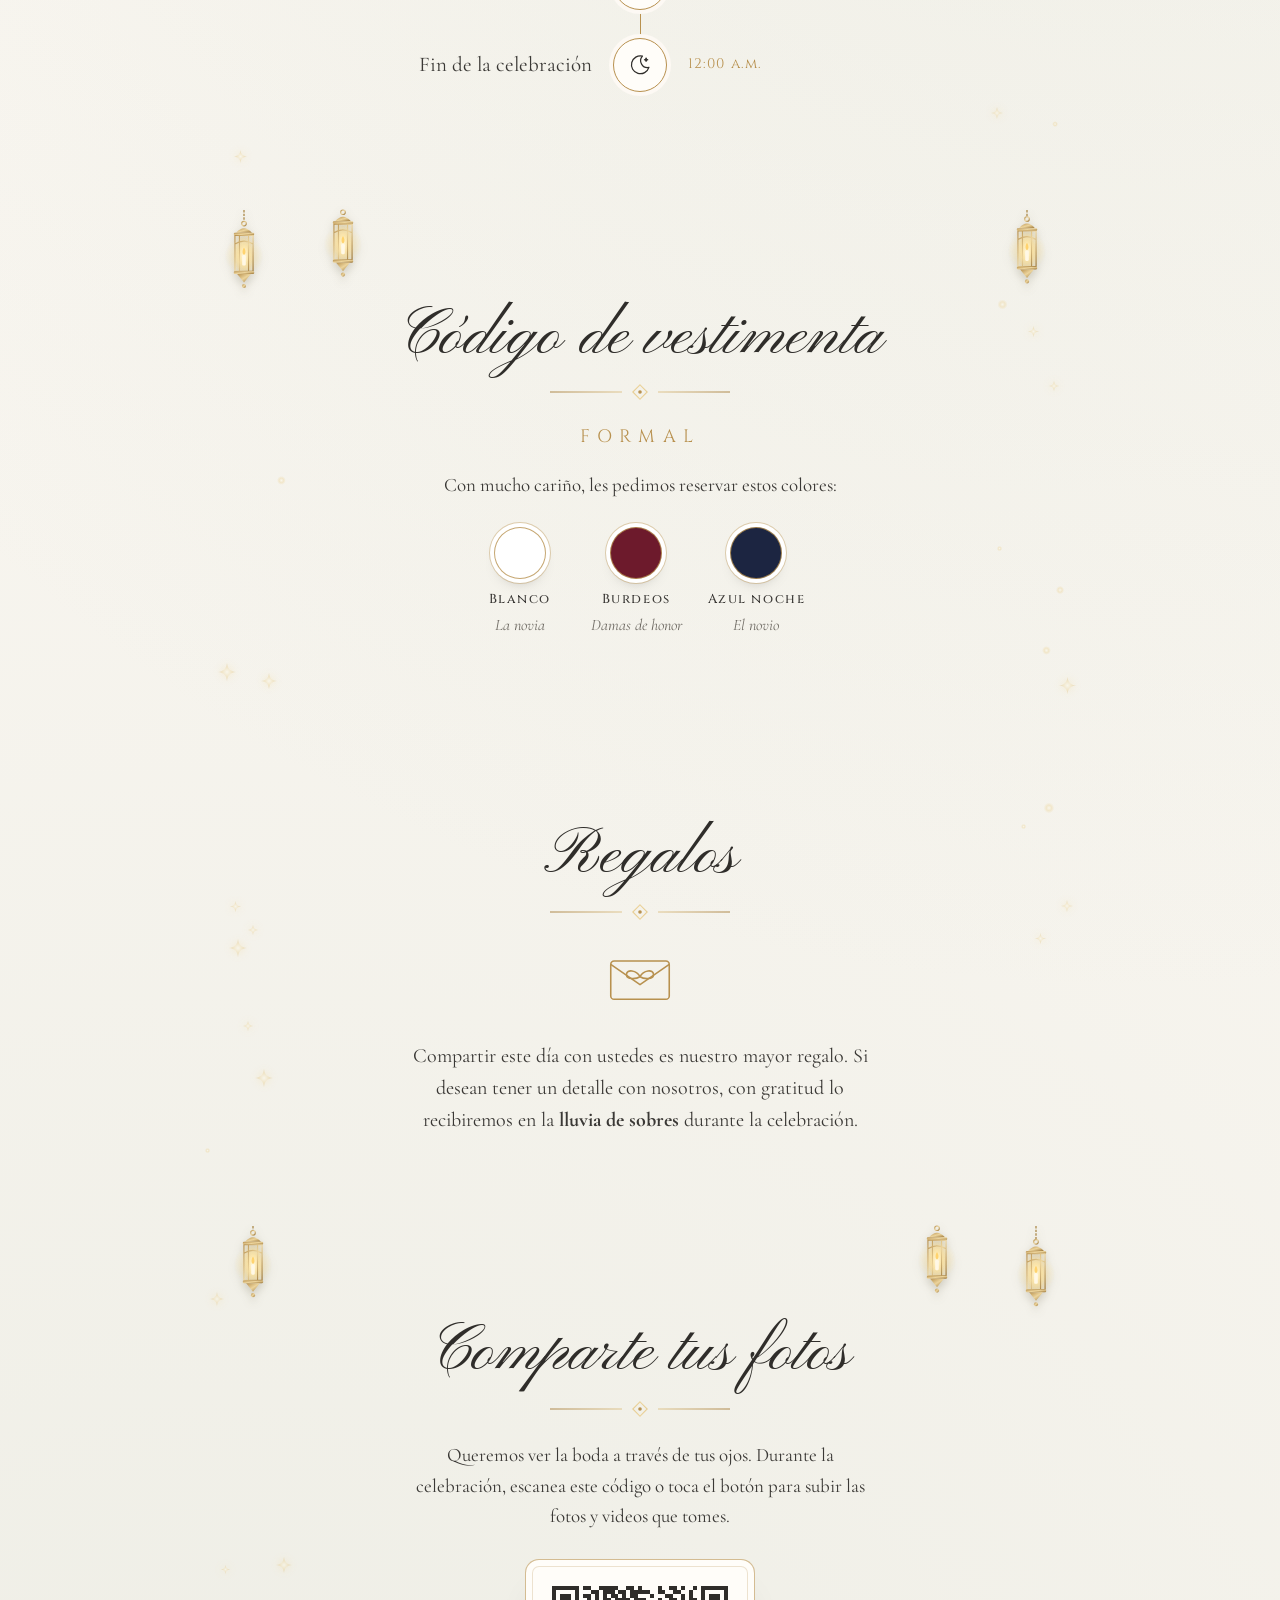
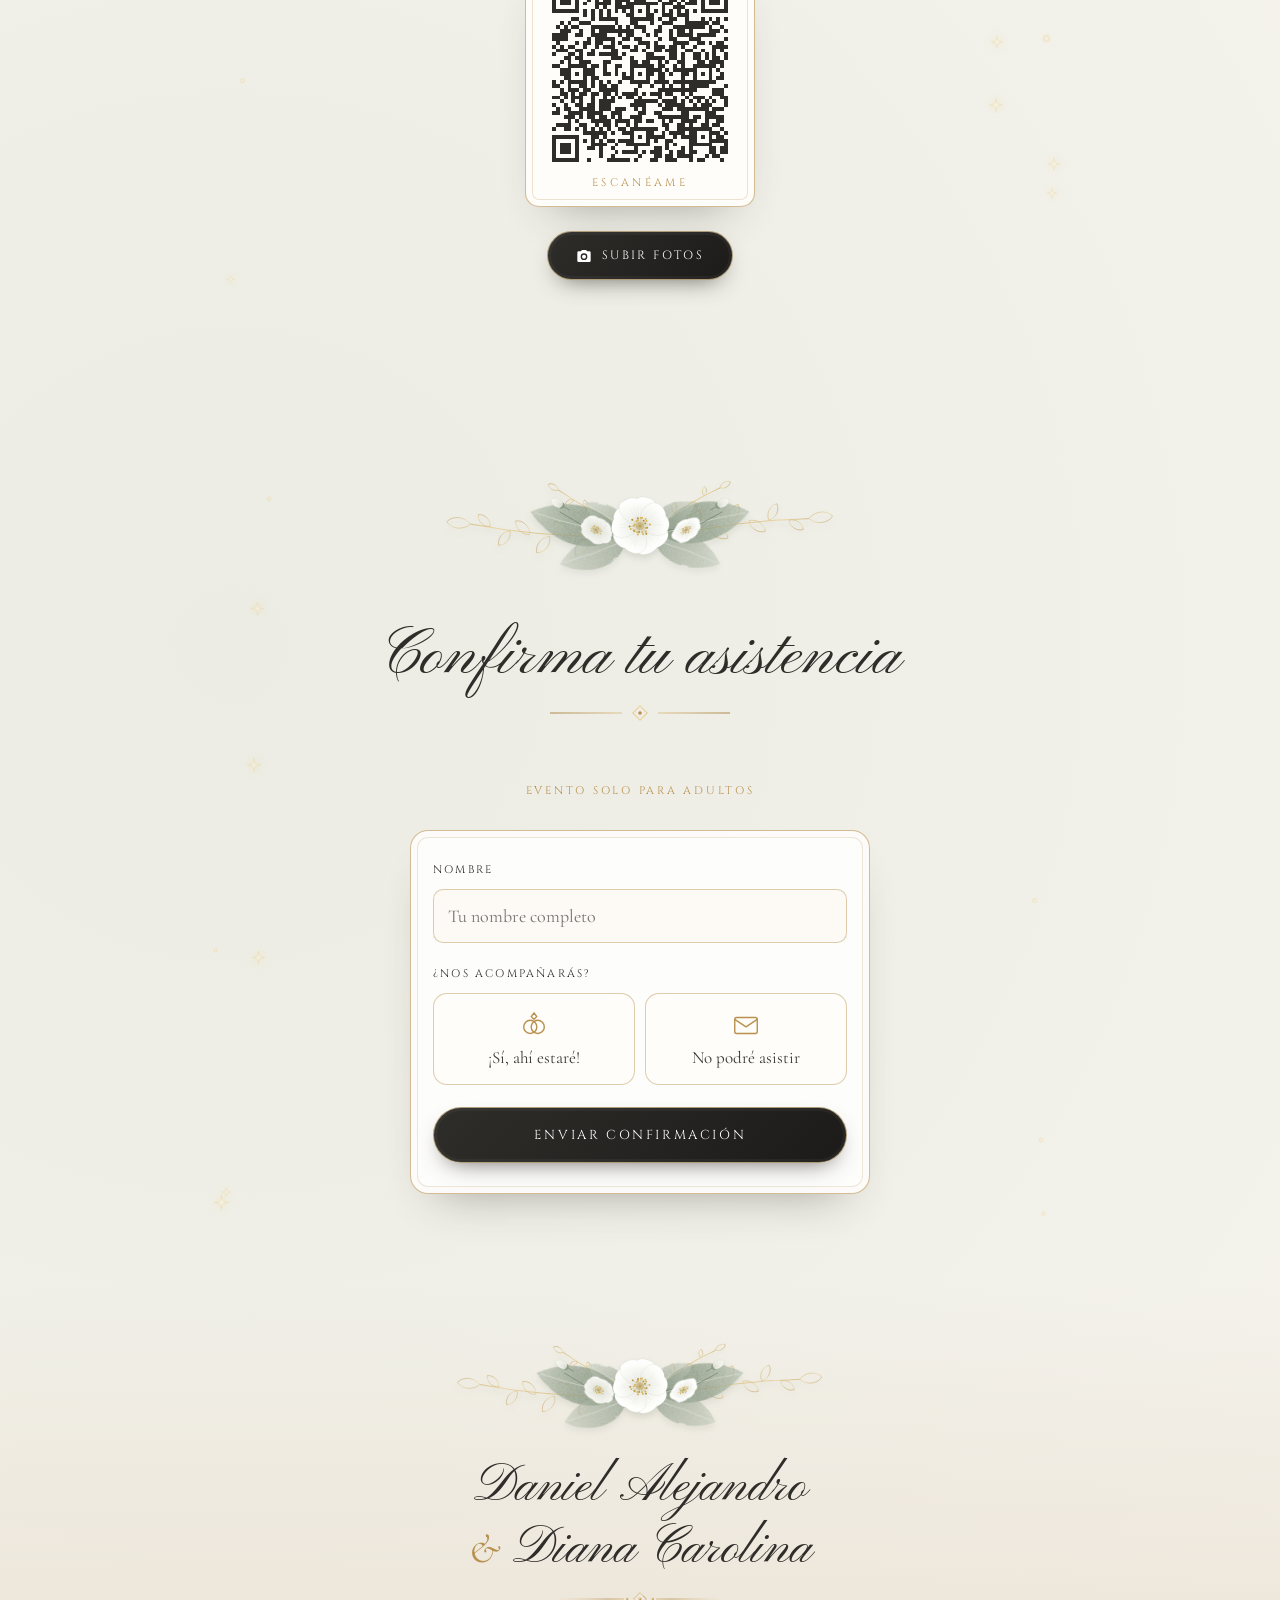
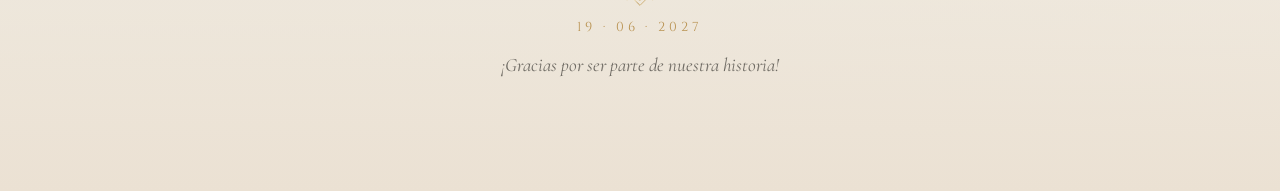
==== commit 8e26d9a6: "La música vuelve a empezar solo al tocar el sello Co-Authored-By: Claude Opus 5.5 <noreply@anthropic" ====
--- a/index.html
+++ b/index.html
@@ -22,8 +22,8 @@
       if (!seguirAqui) document.documentElement.classList.add("samsung");
     }
   </script>
-  <link rel="stylesheet" href="tema.css?v=202611110200">
-  <link rel="stylesheet" href="styles.css?v=202611110200">
+  <link rel="stylesheet" href="tema.css?v=202611110300">
+  <link rel="stylesheet" href="styles.css?v=202611110300">
 </head>
 <body class="locked">
 
@@ -246,7 +246,7 @@
   <div class="petals" id="petals" aria-hidden="true"></div>
 
   <!-- Control de música -->
-  <audio id="music" loop preload="auto">
+  <audio id="music" loop preload="none">
     <source src="assets/cancion.mp3" type="audio/mpeg">
   </audio>
   <button class="music-btn" id="musicBtn" aria-label="Pausar o reproducir música" hidden>
@@ -602,6 +602,6 @@
 
   <div class="toast" id="toast" role="status" aria-live="polite"></div>
 
-  <script src="script.js?v=202611110200"></script>
+  <script src="script.js?v=202611110300"></script>
 </body>
 </html>
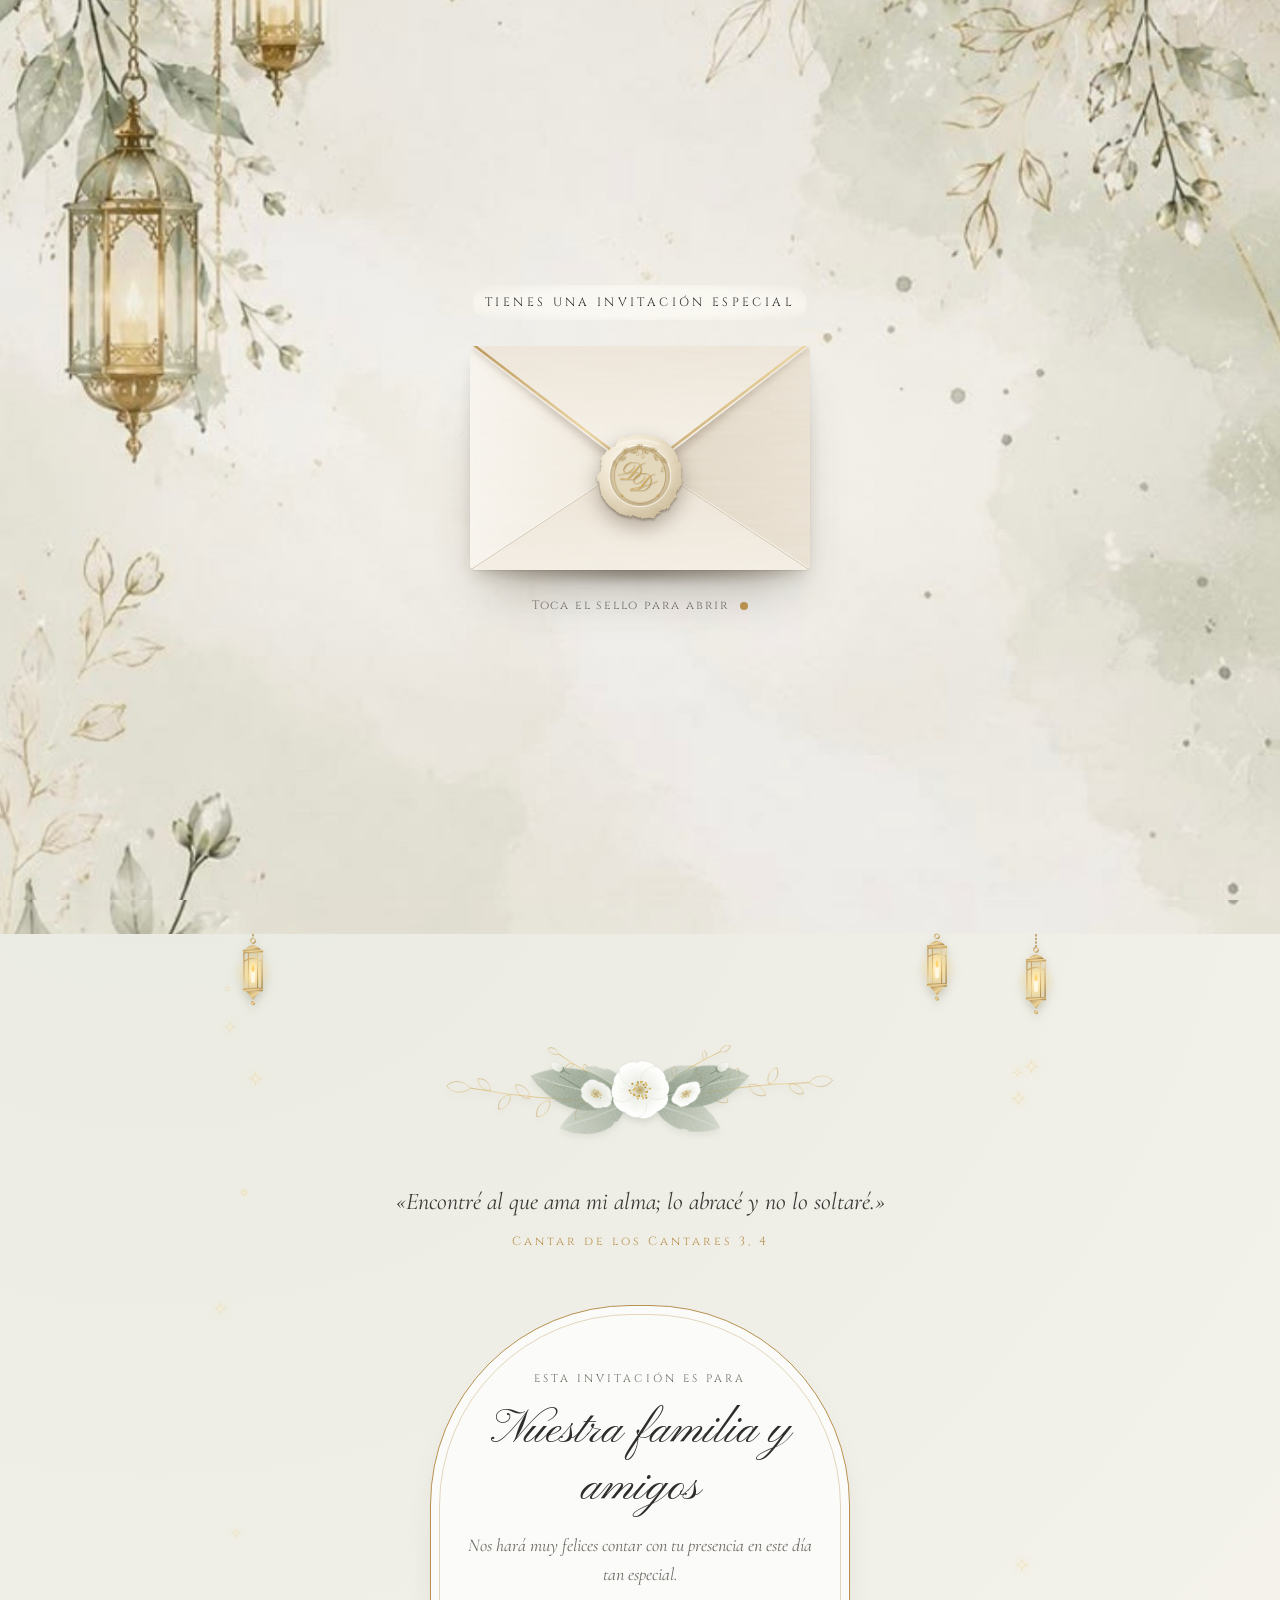
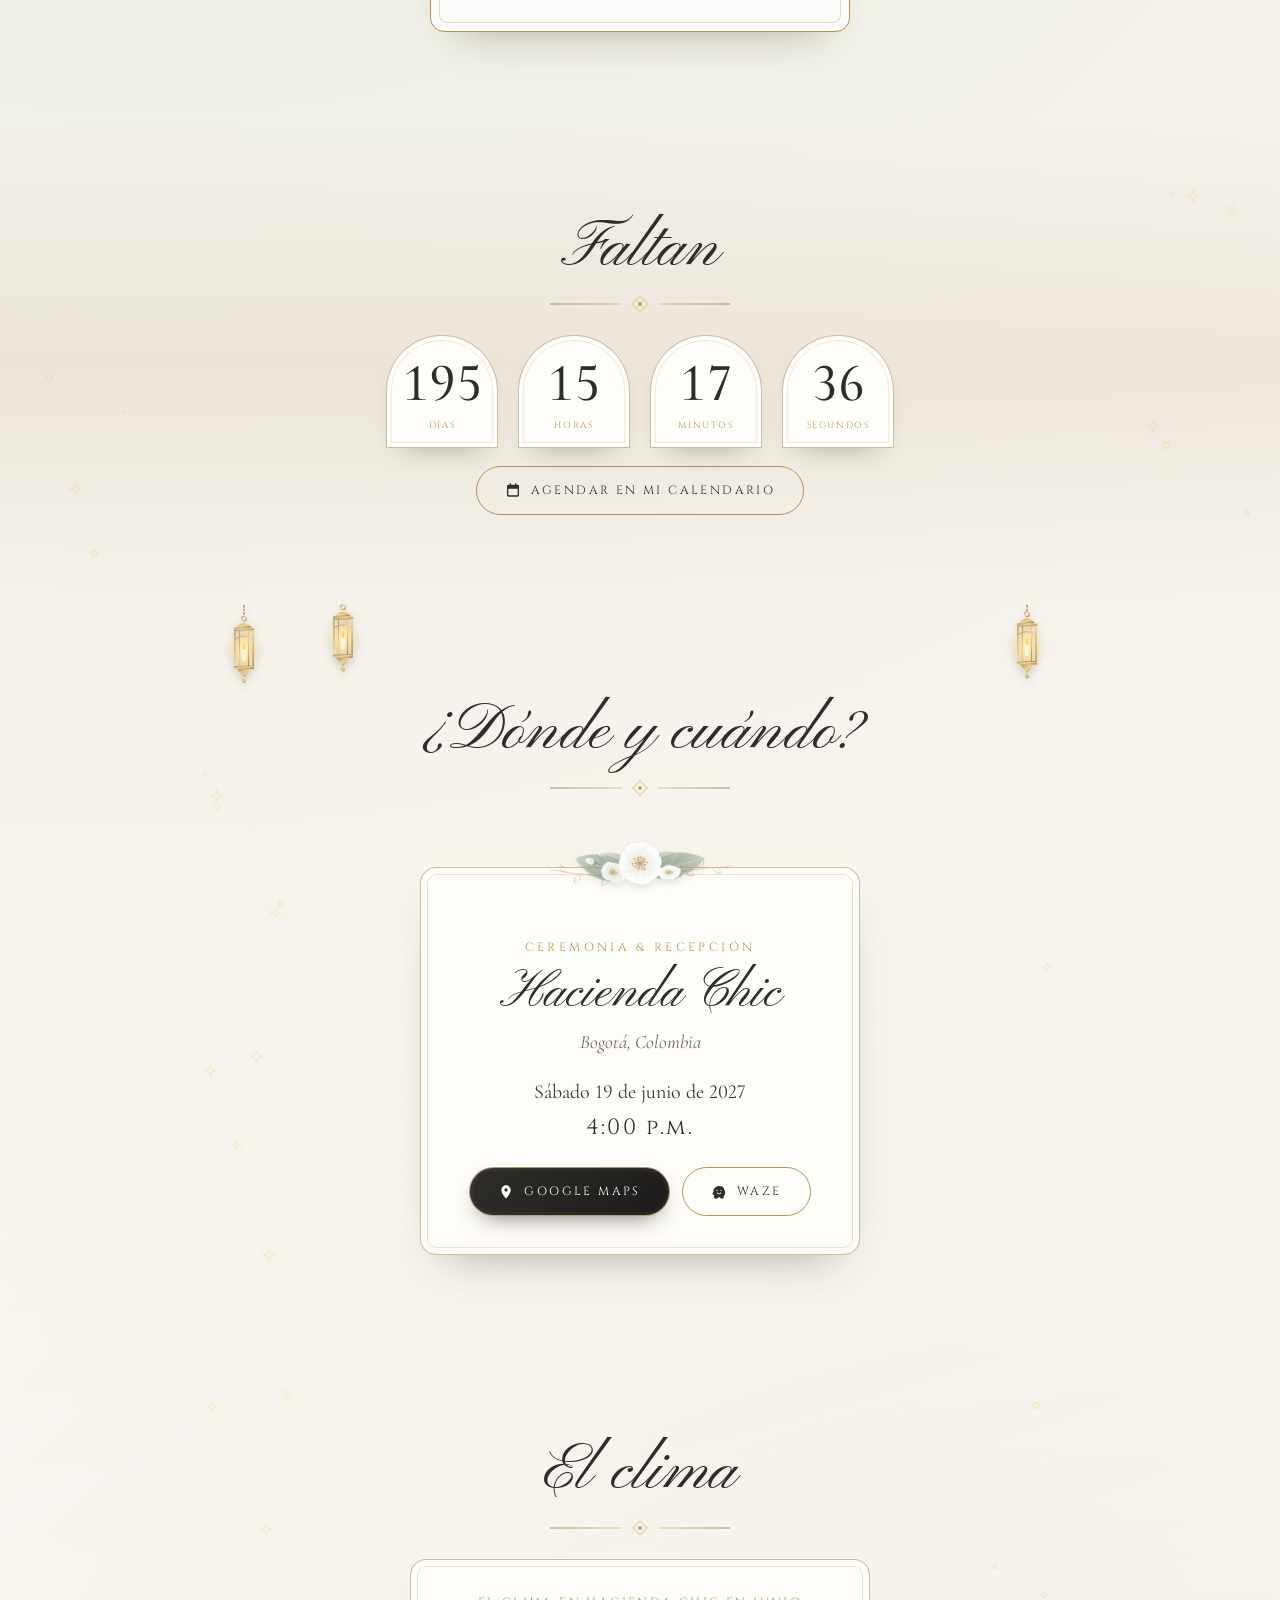
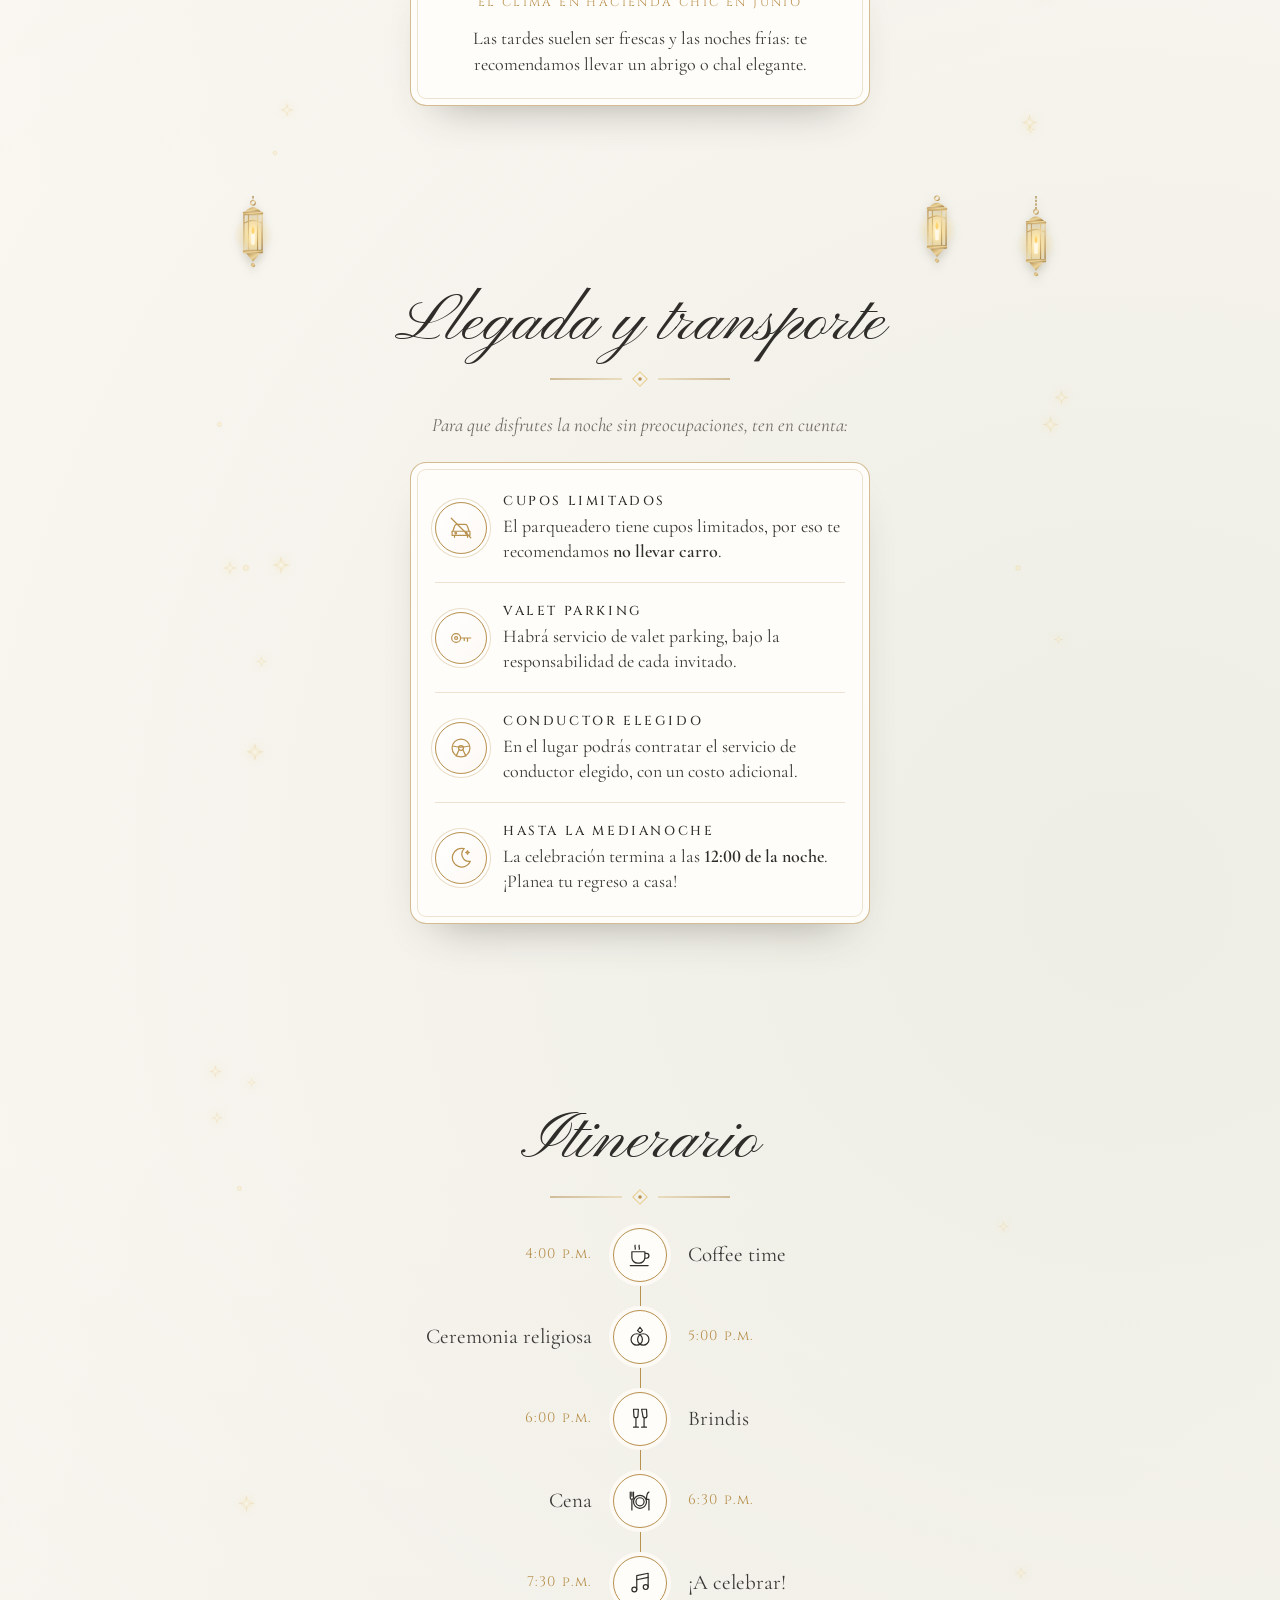
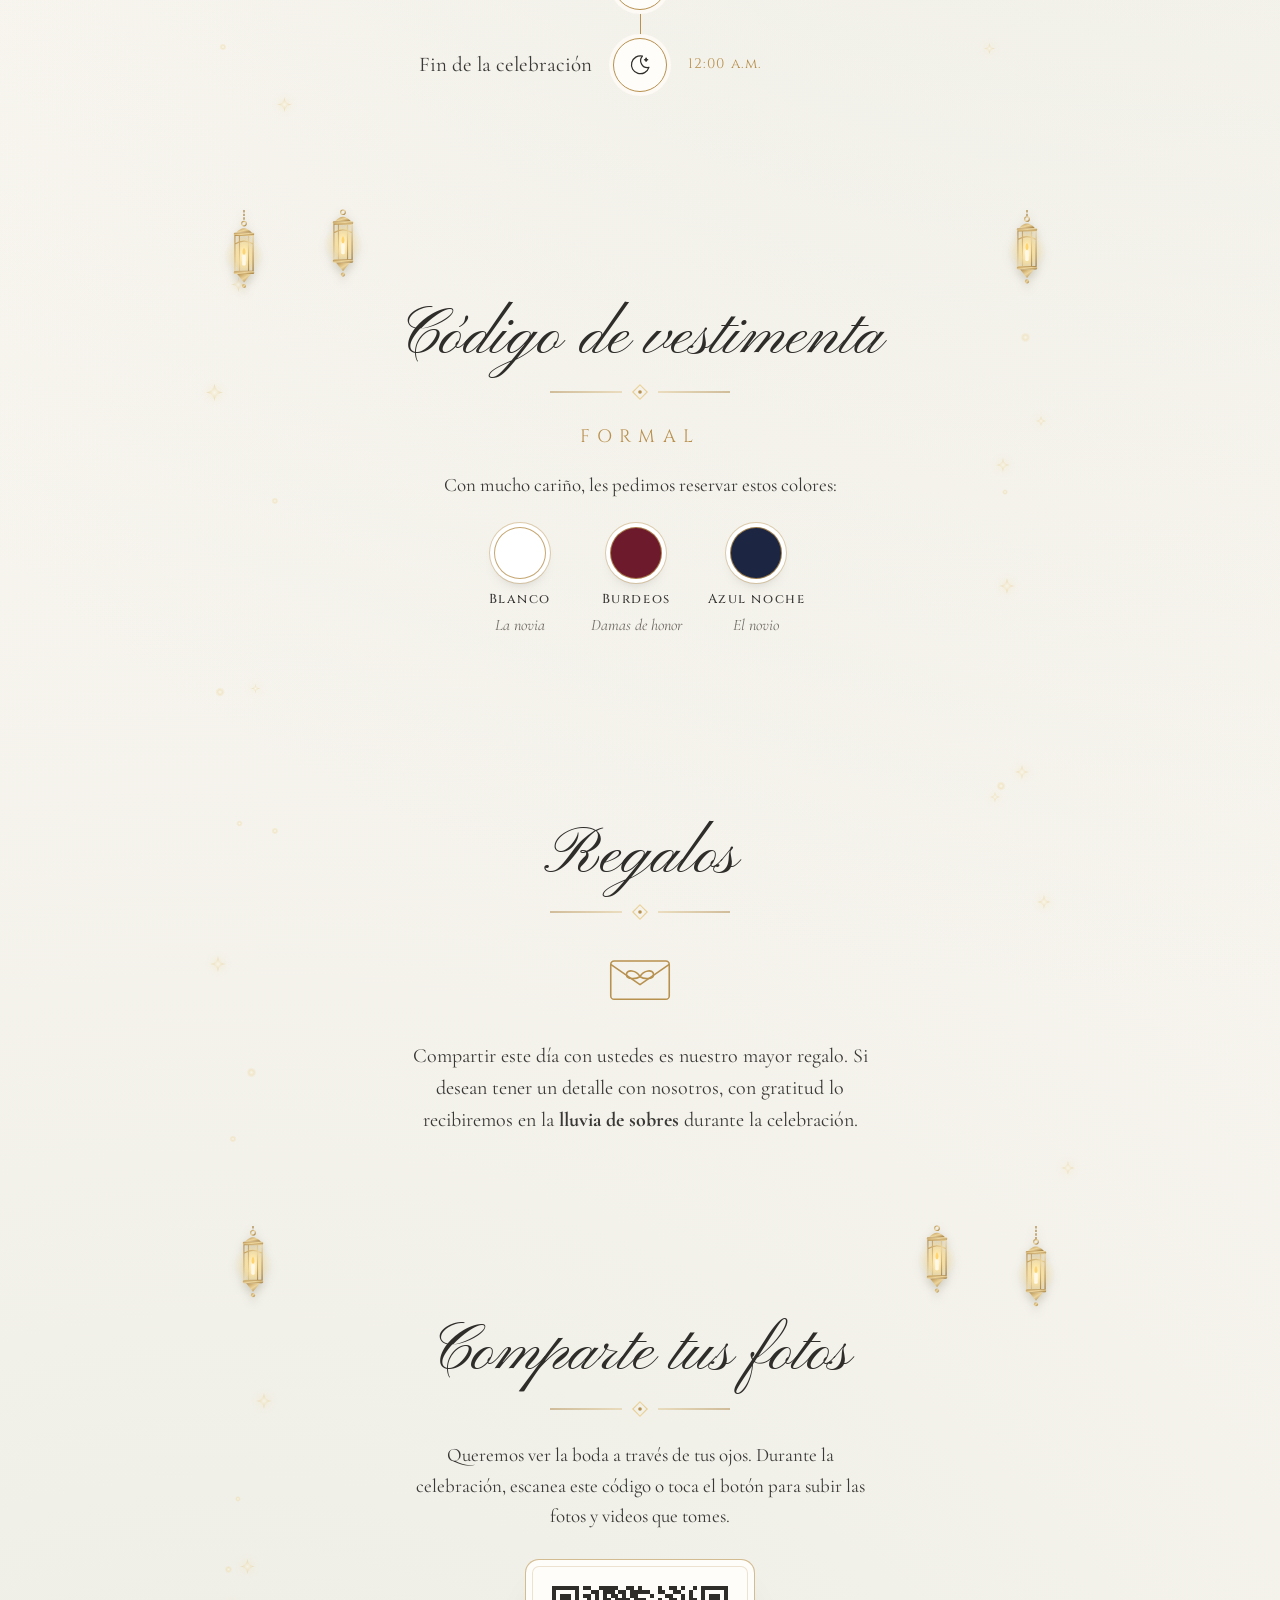
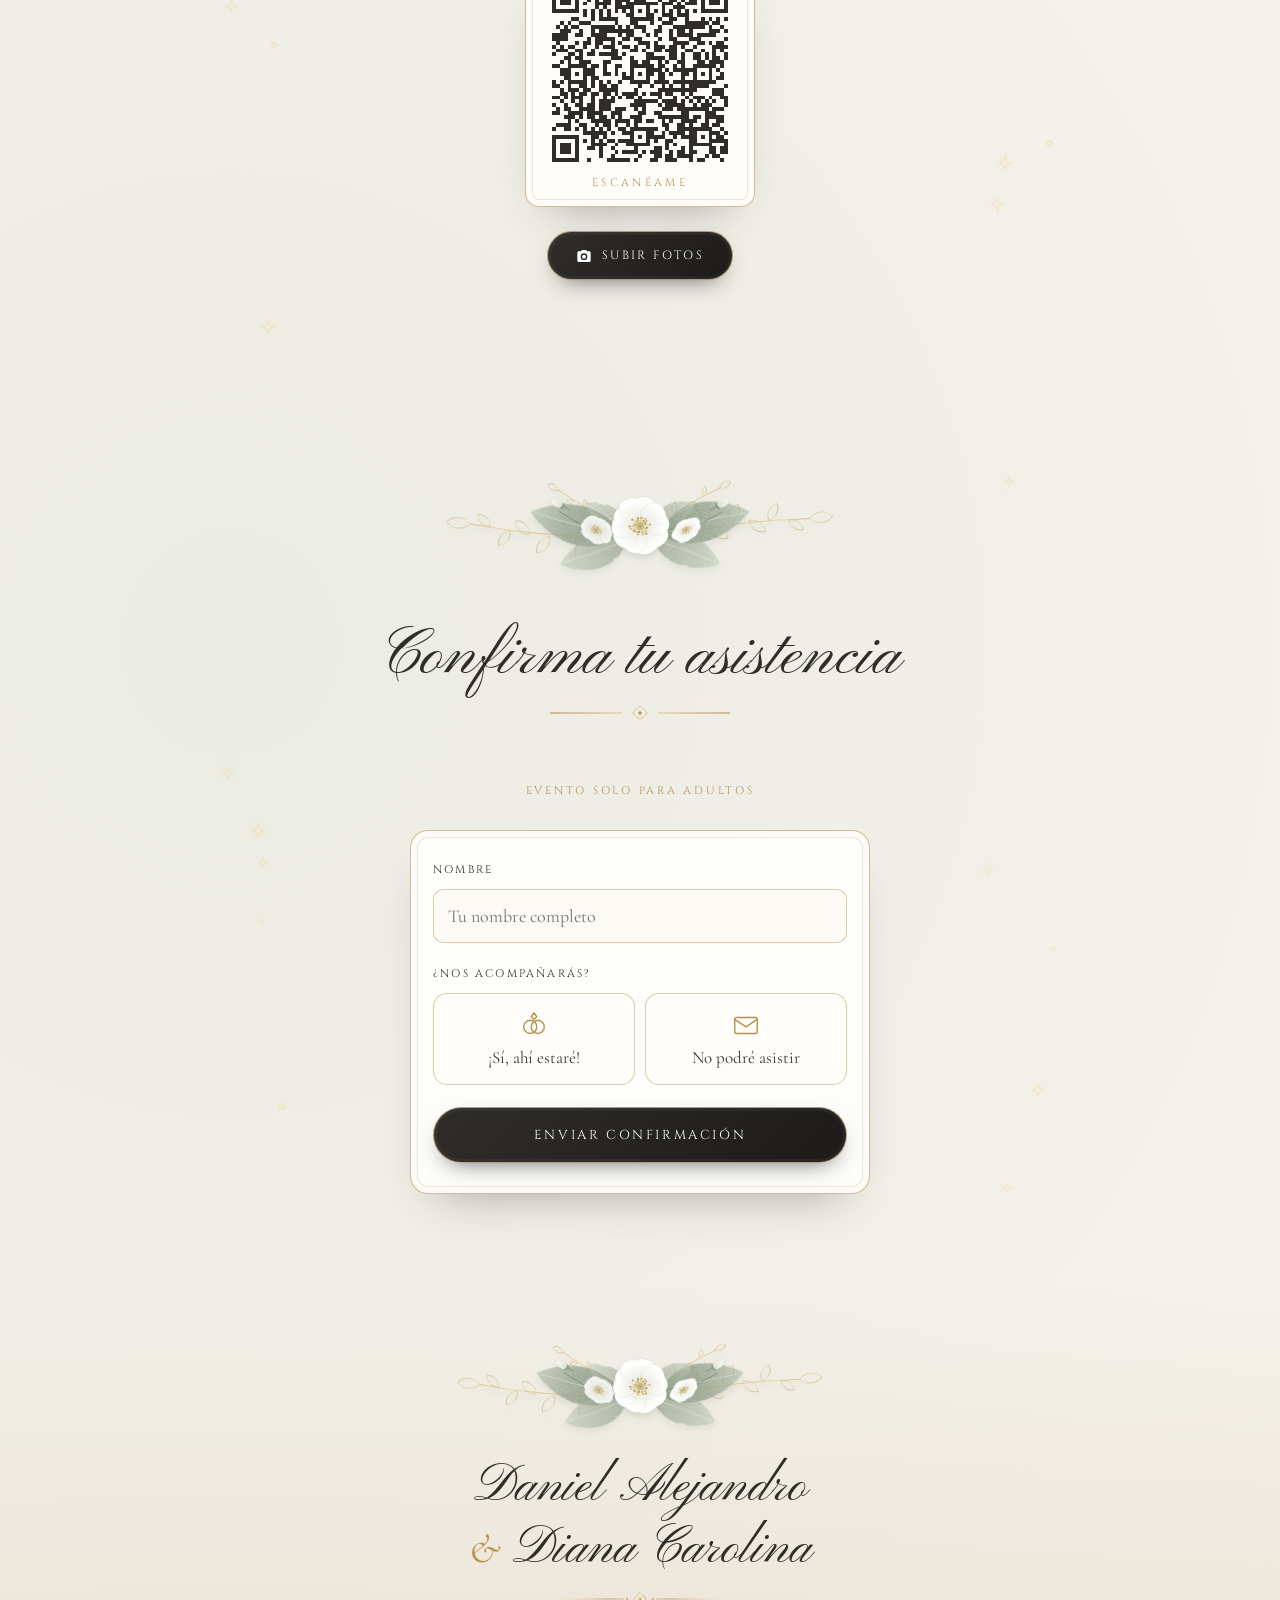
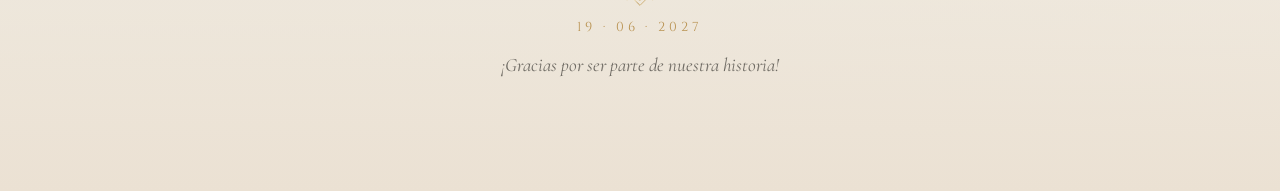
==== commit e356a7fd: "Sobre más realista: papel de algodón, pliegues, filo dorado y forro de acuarela Co-Authored-By: Clau" ====
--- a/index.html
+++ b/index.html
@@ -22,8 +22,8 @@
       if (!seguirAqui) document.documentElement.classList.add("samsung");
     }
   </script>
-  <link rel="stylesheet" href="tema.css?v=202611110300">
-  <link rel="stylesheet" href="styles.css?v=202611110300">
+  <link rel="stylesheet" href="tema.css?v=202611110400">
+  <link rel="stylesheet" href="styles.css?v=202611110400">
 </head>
 <body class="locked">
 
@@ -602,6 +602,6 @@
 
   <div class="toast" id="toast" role="status" aria-live="polite"></div>
 
-  <script src="script.js?v=202611110300"></script>
+  <script src="script.js?v=202611110400"></script>
 </body>
 </html>
--- a/styles.css
+++ b/styles.css
@@ -135,6 +135,23 @@
 .intro.opening .seal { transform: scale(1.6); opacity: 0; }
 .intro.opening .env-flap { transform: rotateX(180deg); z-index: 0; }
 .intro.opening .env-letter { transform: translateY(-68%); }
+
+/* Sobre realista (opción B elegida): papel de algodón con textura, pliegues con luz y sombra,
+   filo dorado en la solapa, forro de acuarela por dentro y sombra en el piso */
+.envelope::after { content:""; position:absolute; left:4%; right:4%; bottom:-14px; height:26px; border-radius:50%;
+  background: radial-gradient(ellipse at center, rgba(60,50,35,.35), rgba(60,50,35,0) 70%); filter: blur(4px); z-index:-1; }
+.env-back { background: url("data:image/svg+xml,%3Csvg%20xmlns='http://www.w3.org/2000/svg'%20width='220'%20height='220'%3E%3Cfilter%20id='n'%3E%3CfeTurbulence%20type='fractalNoise'%20baseFrequency='.85'%20numOctaves='3'%20seed='3'/%3E%3CfeColorMatrix%20values='0%200%200%200%20.45%20%200%200%200%200%20.4%20%200%200%200%200%20.33%20%200%200%200%20.09%200'/%3E%3C/filter%3E%3Crect%20width='220'%20height='220'%20filter='url(%23n)'/%3E%3C/svg%3E"), linear-gradient(160deg, #efe6d8, #ddd0bb) !important; border-radius: 5px !important;
+  box-shadow: 0 1px 1px rgba(0,0,0,.08), 0 10px 16px -8px rgba(70,58,40,.3), 0 34px 50px -24px rgba(70,58,40,.45), inset 0 0 0 1px rgba(255,255,255,.4) !important; }
+.env-front { background: url("data:image/svg+xml,%3Csvg%20xmlns='http://www.w3.org/2000/svg'%20width='220'%20height='220'%3E%3Cfilter%20id='n'%3E%3CfeTurbulence%20type='fractalNoise'%20baseFrequency='.85'%20numOctaves='3'%20seed='3'/%3E%3CfeColorMatrix%20values='0%200%200%200%20.45%20%200%200%200%200%20.4%20%200%200%200%200%20.33%20%200%200%200%20.09%200'/%3E%3C/filter%3E%3Crect%20width='220'%20height='220'%20filter='url(%23n)'/%3E%3C/svg%3E"), url("data:image/svg+xml,%3Csvg%20xmlns='http://www.w3.org/2000/svg'%20width='300'%20height='300'%3E%3Cfilter%20id='f'%3E%3CfeTurbulence%20type='fractalNoise'%20baseFrequency='.012%20.2'%20numOctaves='2'%20seed='8'/%3E%3CfeColorMatrix%20values='0%200%200%200%201%20%200%200%200%200%201%20%200%200%200%200%201%20%200%200%200%20.18%20-.02'/%3E%3C/filter%3E%3Crect%20width='300'%20height='300'%20filter='url(%23f)'/%3E%3C/svg%3E"), url("data:image/svg+xml,%3Csvg%20xmlns='http://www.w3.org/2000/svg'%20viewBox='0%200%20100%20100'%20preserveAspectRatio='none'%3E%3Cdefs%3E%3ClinearGradient%20id='l'%20x1='0'%20y1='0'%20x2='1'%20y2='0'%3E%3Cstop%20offset='0'%20stop-color='%23fbf7f0'/%3E%3Cstop%20offset='1'%20stop-color='%23f1e9dc'/%3E%3C/linearGradient%3E%3ClinearGradient%20id='r'%20x1='1'%20y1='0'%20x2='0'%20y2='0'%3E%3Cstop%20offset='0'%20stop-color='%23ebe2d3'/%3E%3Cstop%20offset='1'%20stop-color='%23e2d7c5'/%3E%3C/linearGradient%3E%3ClinearGradient%20id='b'%20x1='0'%20y1='1'%20x2='0'%20y2='0'%3E%3Cstop%20offset='0'%20stop-color='%23f6f0e6'/%3E%3Cstop%20offset='.75'%20stop-color='%23efe6d8'/%3E%3Cstop%20offset='1'%20stop-color='%23e2d6c3'/%3E%3C/linearGradient%3E%3Cfilter%20id='s'%20x='-20%25'%20y='-20%25'%20width='140%25'%20height='140%25'%3E%3CfeGaussianBlur%20stdDeviation='1.6'/%3E%3C/filter%3E%3C/defs%3E%3Cpolygon%20points='0,0%2050,56%200,100'%20fill='url(%23l)'/%3E%3Cpolygon%20points='100,0%2050,56%20100,100'%20fill='url(%23r)'/%3E%3Cpolygon%20points='0,100%2050,50%20100,100'%20fill='url(%23b)'/%3E%3Cpolyline%20points='0,100%2050,50%20100,100'%20fill='none'%20stroke='%23cbbb9f'%20stroke-width='.35'%20opacity='.8'/%3E%3Cpolyline%20points='0,99.4%2050,49.6%20100,99.4'%20fill='none'%20stroke='%23fff'%20stroke-width='.3'%20opacity='.8'/%3E%3Cpolygon%20points='0,0%2050,62%20100,0'%20fill='%235b4632'%20opacity='.3'%20filter='url(%23s)'/%3E%3C/svg%3E") !important; background-size: 220px, 300px, 100% 100% !important; border-radius: 5px !important; }
+.env-front::before, .env-front::after { display: none !important; }
+.env-flap { background: url("data:image/svg+xml,%3Csvg%20xmlns='http://www.w3.org/2000/svg'%20width='220'%20height='220'%3E%3Cfilter%20id='n'%3E%3CfeTurbulence%20type='fractalNoise'%20baseFrequency='.85'%20numOctaves='3'%20seed='3'/%3E%3CfeColorMatrix%20values='0%200%200%200%20.45%20%200%200%200%200%20.4%20%200%200%200%200%20.33%20%200%200%200%20.09%200'/%3E%3C/filter%3E%3Crect%20width='220'%20height='220'%20filter='url(%23n)'/%3E%3C/svg%3E"), url("data:image/svg+xml,%3Csvg%20xmlns='http://www.w3.org/2000/svg'%20width='300'%20height='300'%3E%3Cfilter%20id='f'%3E%3CfeTurbulence%20type='fractalNoise'%20baseFrequency='.012%20.2'%20numOctaves='2'%20seed='8'/%3E%3CfeColorMatrix%20values='0%200%200%200%201%20%200%200%200%200%201%20%200%200%200%200%201%20%200%200%200%20.18%20-.02'/%3E%3C/filter%3E%3Crect%20width='300'%20height='300'%20filter='url(%23f)'/%3E%3C/svg%3E"), url("data:image/svg+xml,%3Csvg%20xmlns='http://www.w3.org/2000/svg'%20viewBox='0%200%20100%20100'%20preserveAspectRatio='none'%3E%3Cdefs%3E%3ClinearGradient%20id='g'%20x1='0'%20y1='0'%20x2='0'%20y2='1'%3E%3Cstop%20offset='0'%20stop-color='%23efe7da'/%3E%3Cstop%20offset='.6'%20stop-color='%23f6f0e6'/%3E%3Cstop%20offset='1'%20stop-color='%23fbf7f0'/%3E%3C/linearGradient%3E%3ClinearGradient%20id='o'%20x1='0'%20y1='0'%20x2='1'%20y2='1'%3E%3Cstop%20offset='0'%20stop-color='%23b8914f'/%3E%3Cstop%20offset='.5'%20stop-color='%23ecd49c'/%3E%3Cstop%20offset='1'%20stop-color='%23a47a36'/%3E%3C/linearGradient%3E%3C/defs%3E%3Cpolygon%20points='0,0%20100,0%2050,100'%20fill='url(%23g)'/%3E%3Cpolyline%20points='1.5,0%2050,97%2098.5,0'%20fill='none'%20stroke='url(%23o)'%20stroke-width='1.1'/%3E%3C/svg%3E") !important; background-size: 220px, 300px, 100% 100% !important; filter: none !important; }
+
+.env-back { background: linear-gradient(rgba(250,248,242,.35), rgba(250,248,242,.35)), url("assets/fondo-portada.jpg") center 20% / 140% auto, #e9e3d6 !important; }
+
+.env-flap { -webkit-mask: none; }
+.seal { filter: drop-shadow(0 2px 1px rgba(60,45,25,.35)) drop-shadow(0 8px 10px rgba(60,45,25,.35)) !important; }
+
+.env-letter { box-shadow: 0 2px 8px rgba(0,0,0,.1), inset 0 0 0 5px var(--ivory), inset 0 0 0 6px var(--gold) !important; }
 
 .intro-petals { position: absolute; inset: 0; pointer-events: none; overflow: hidden; }
 
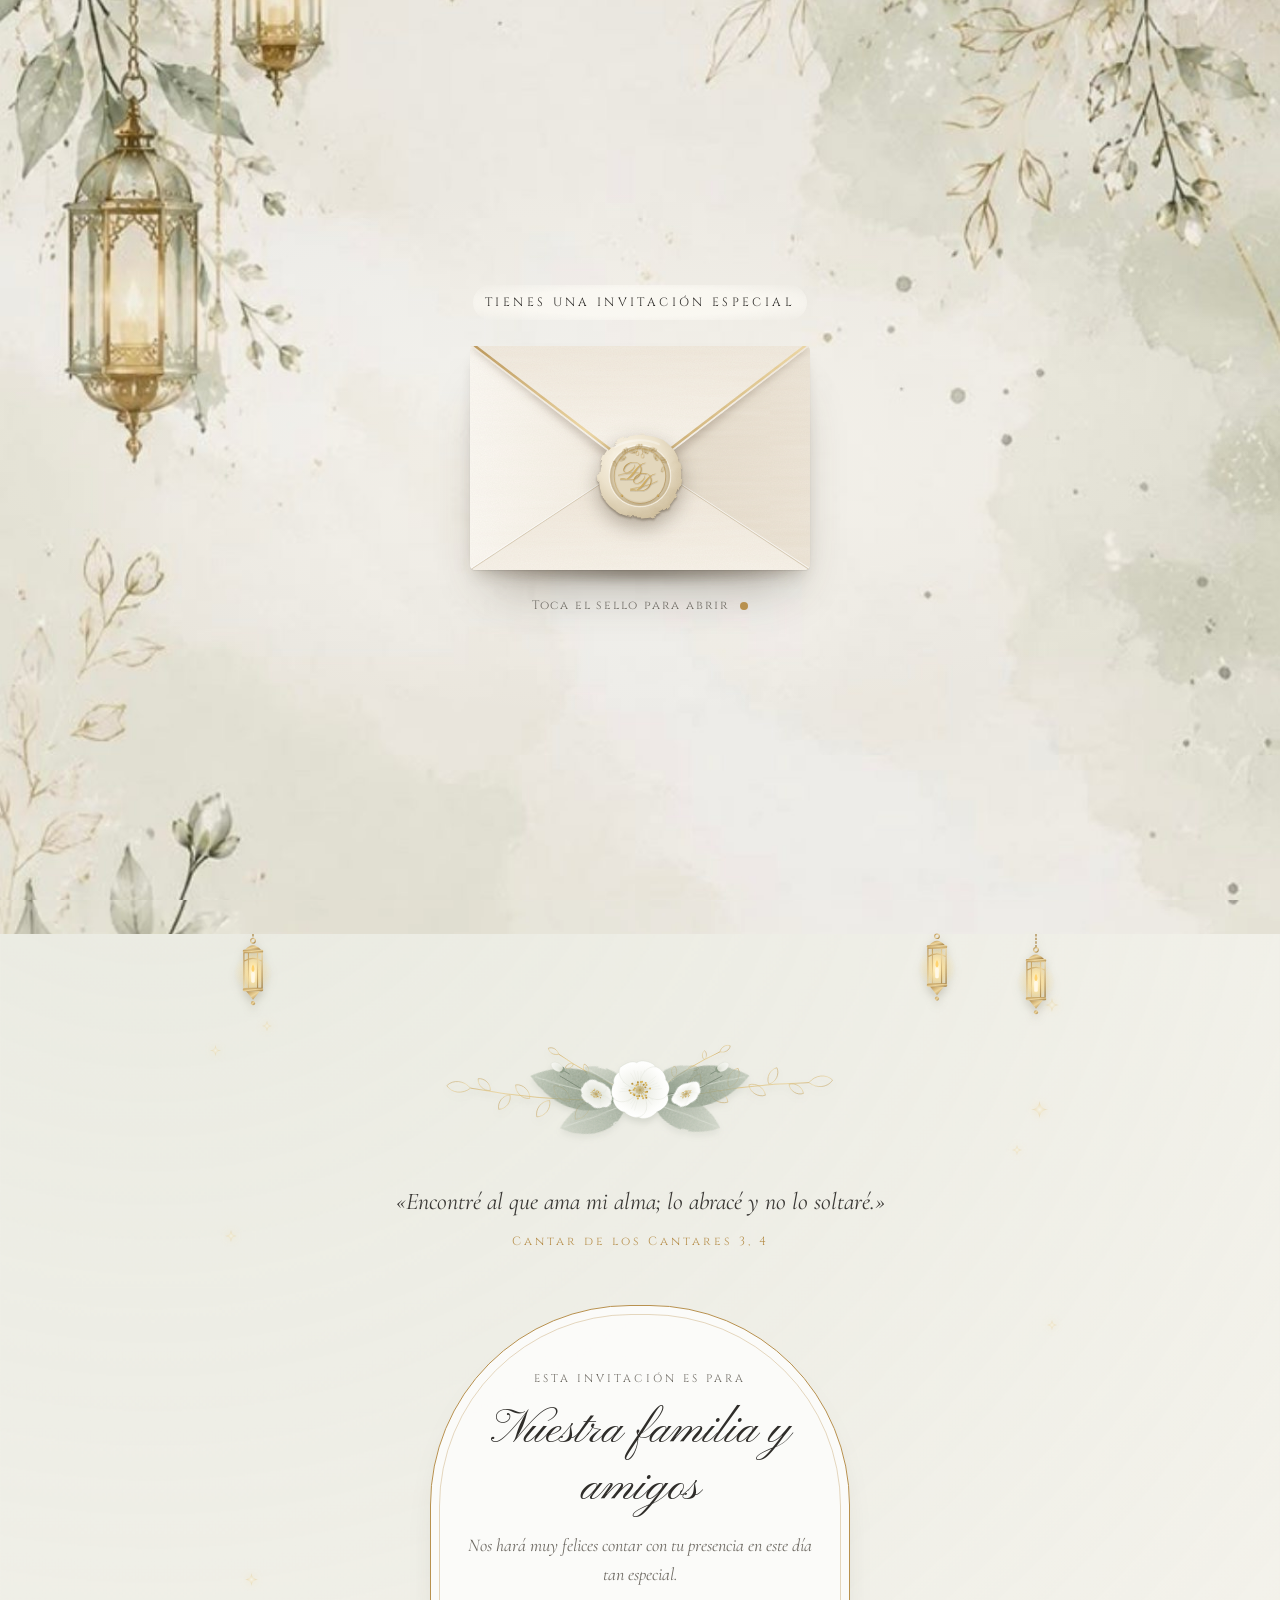
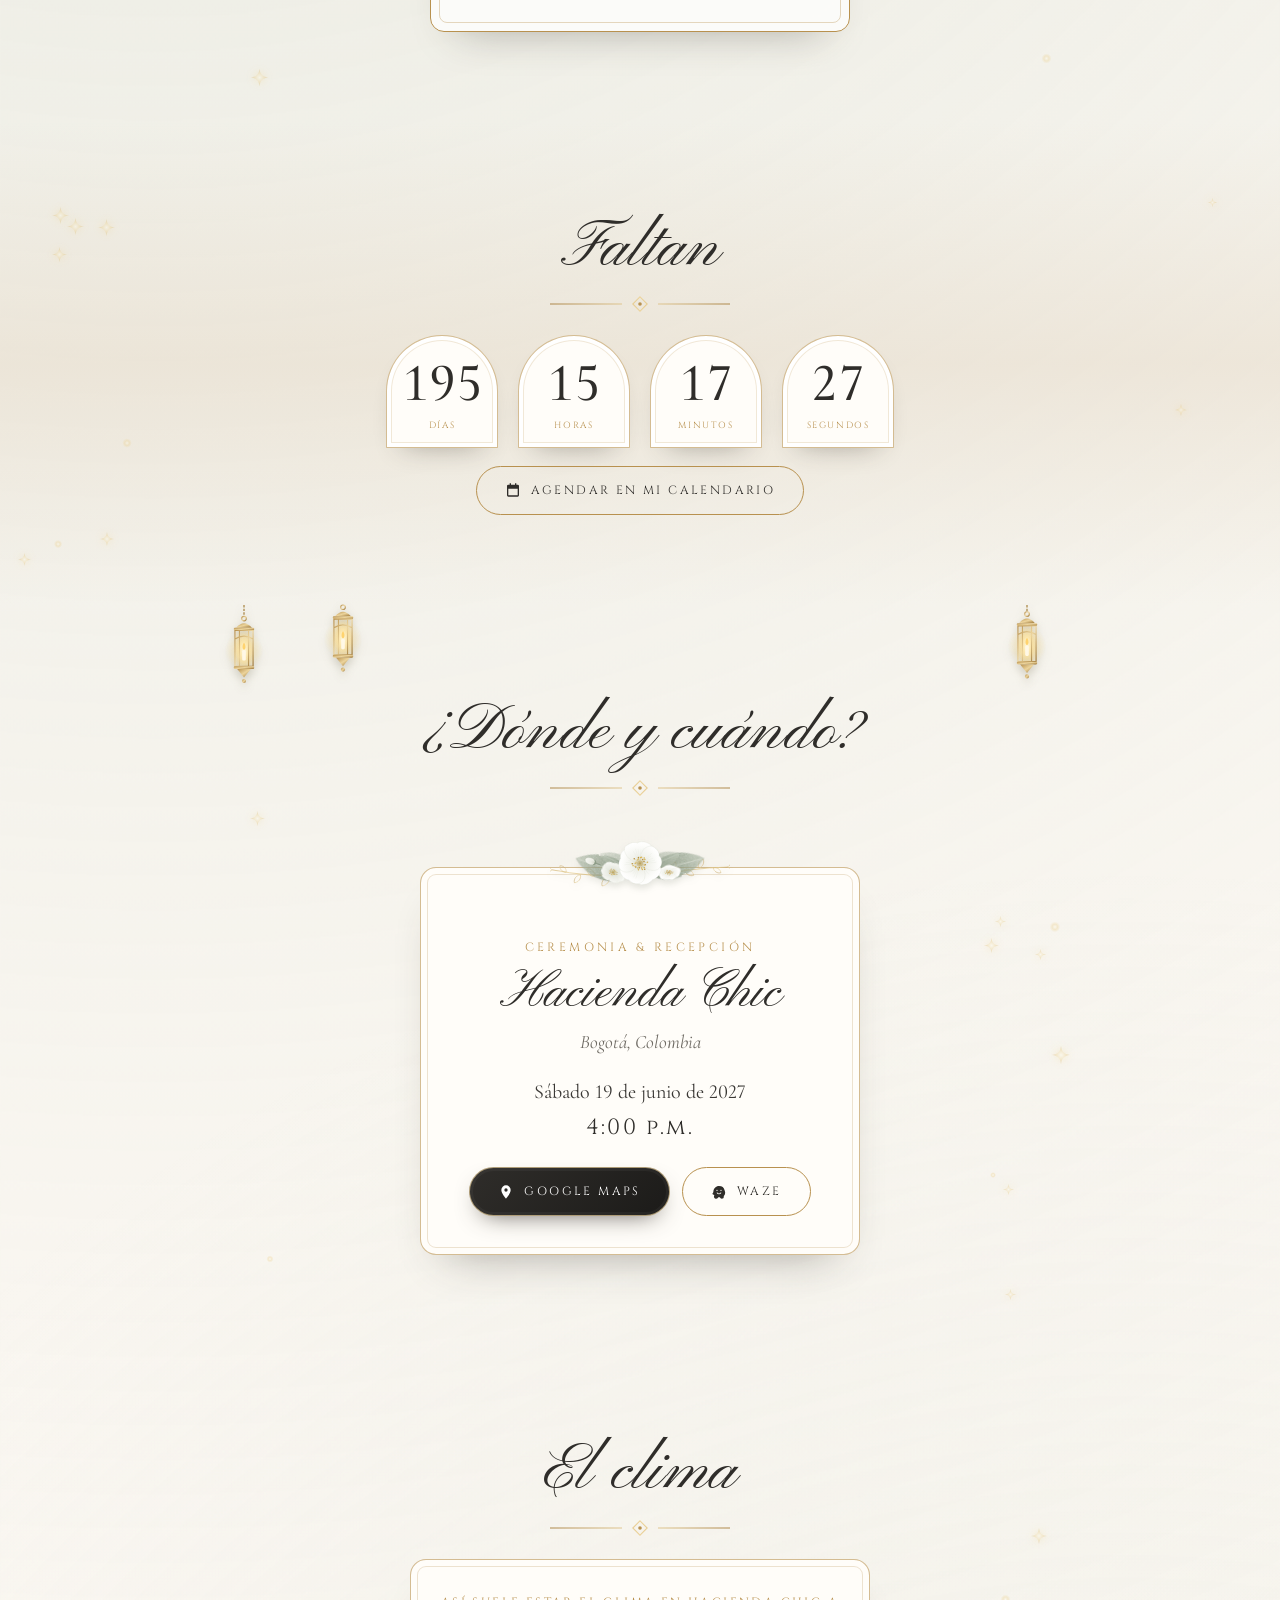
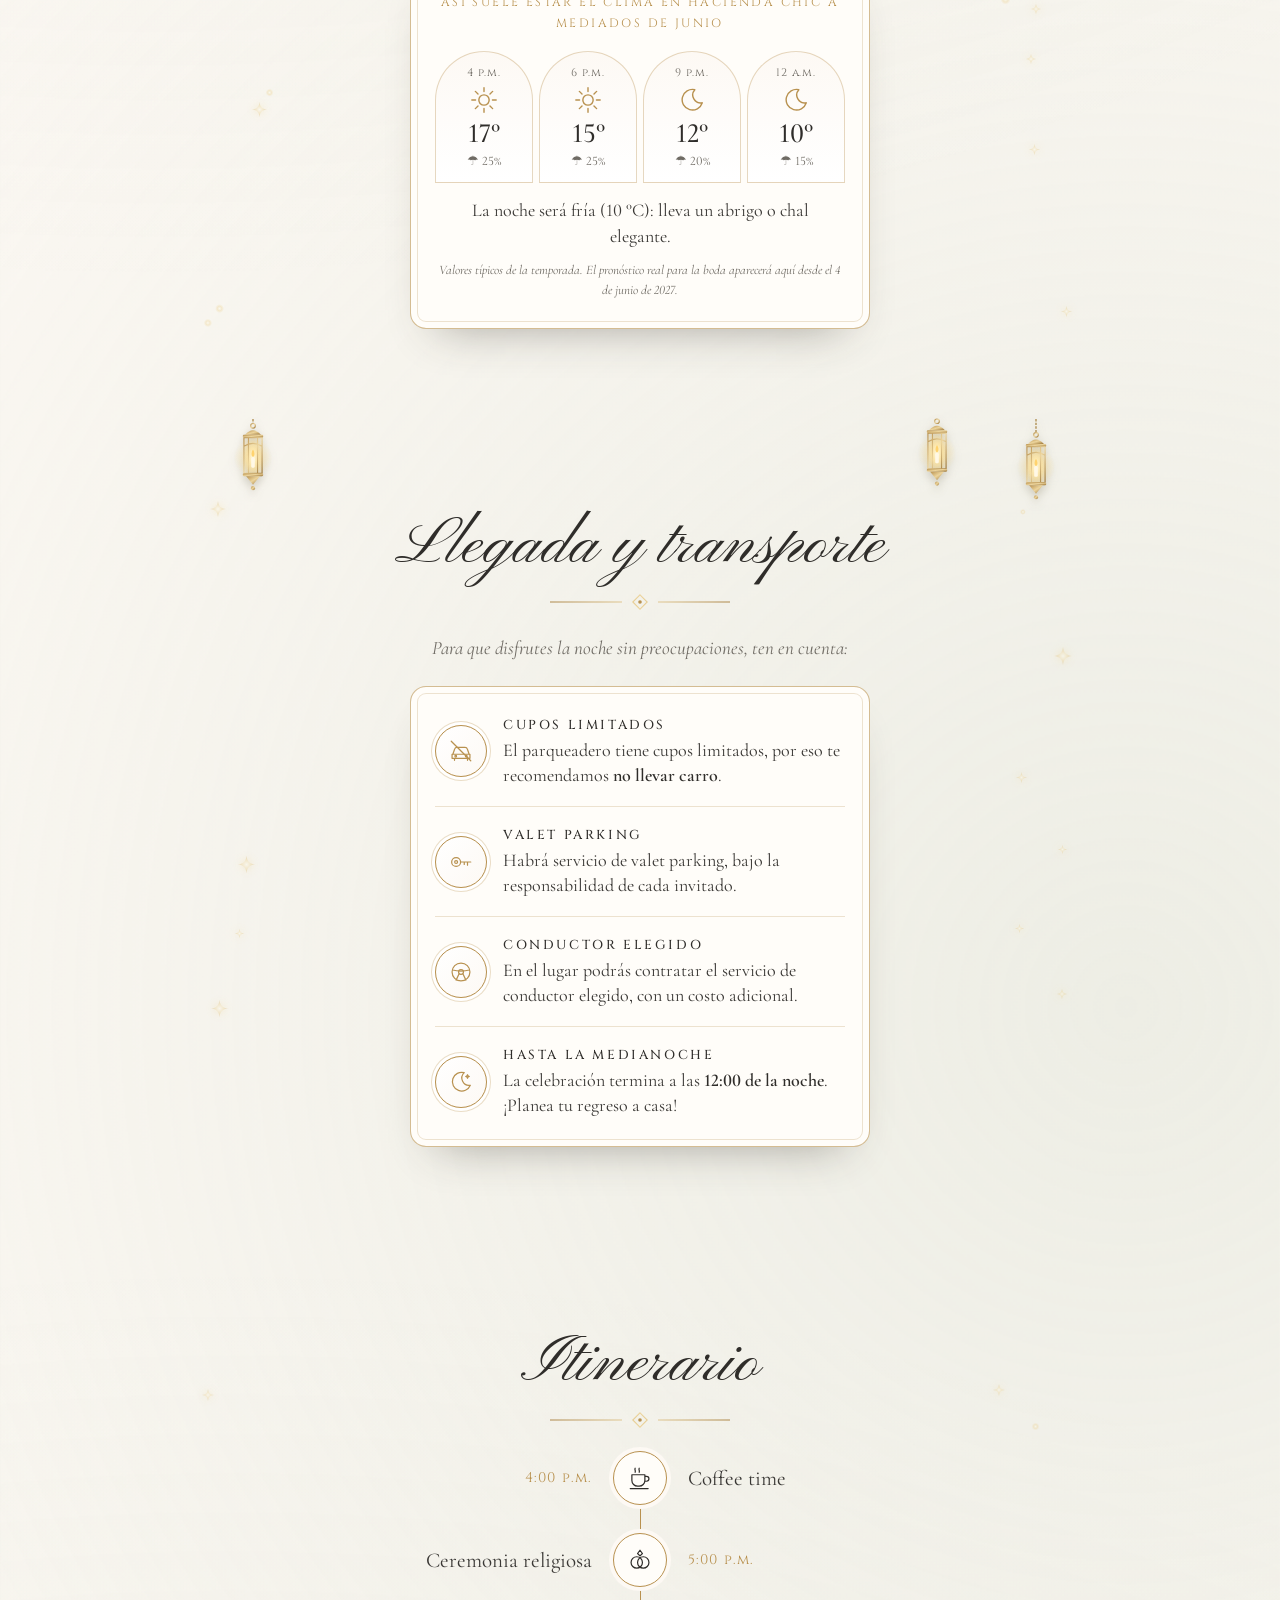
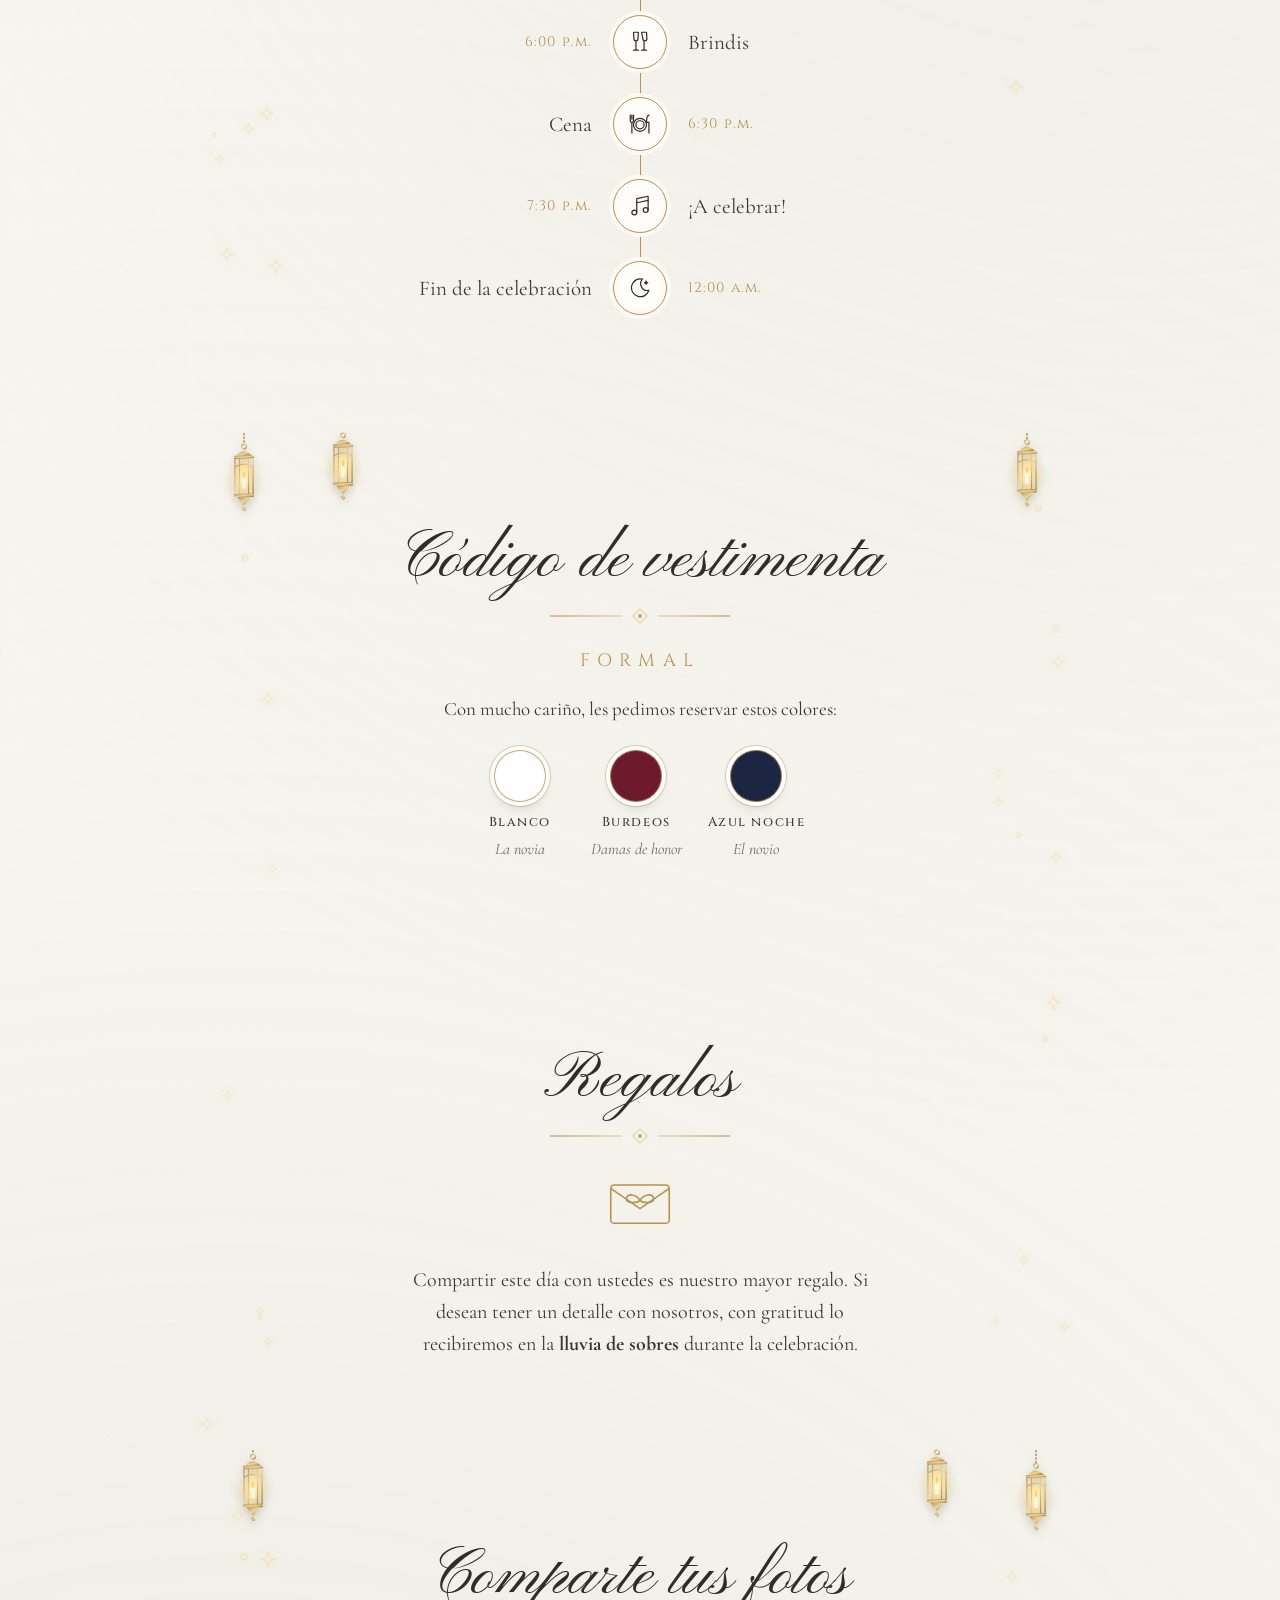
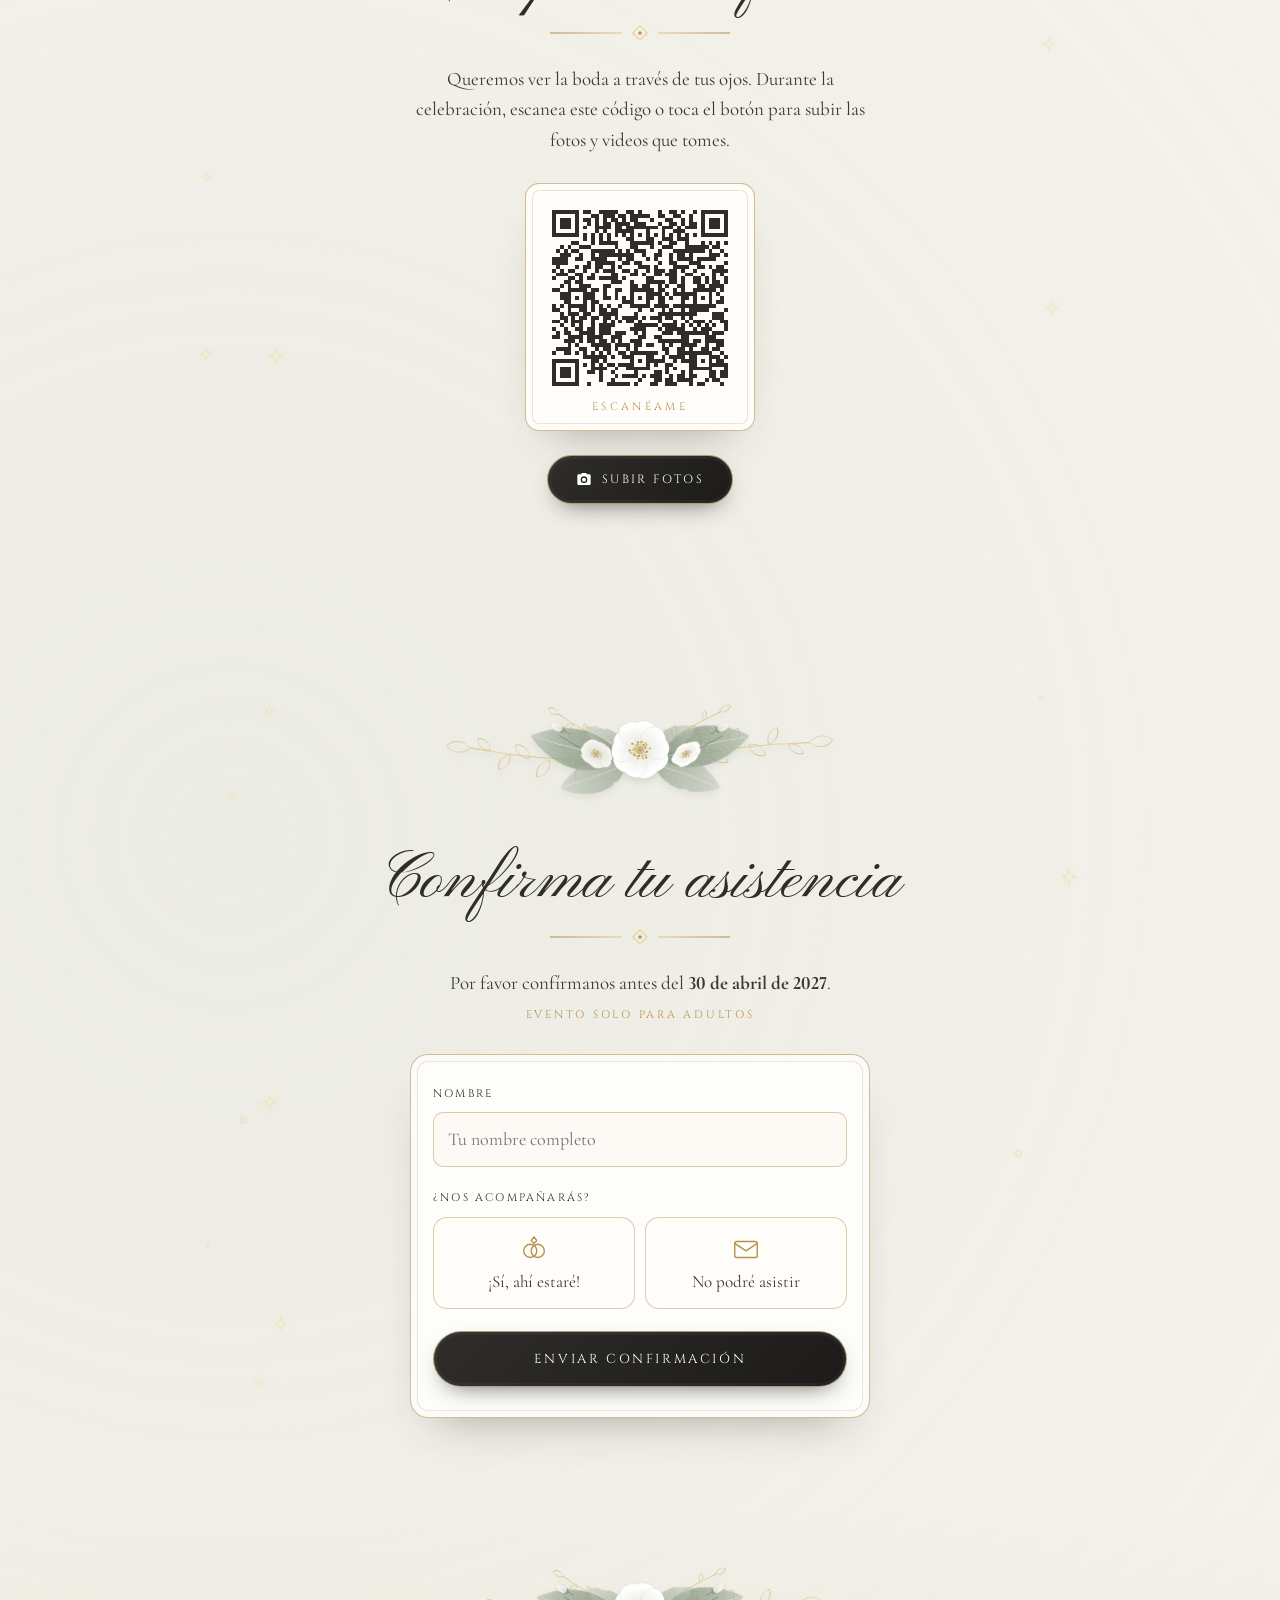
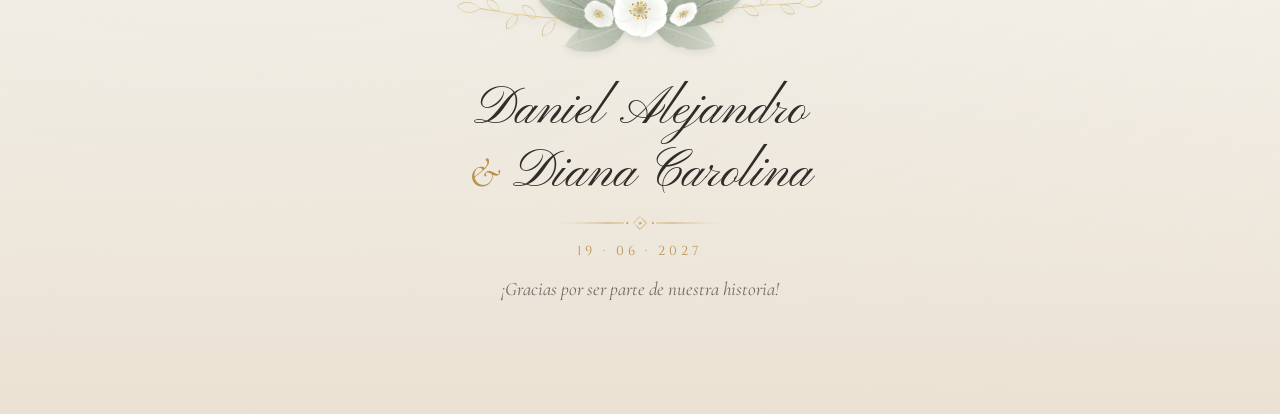
==== commit 13e4bb5d: "Clima: el cuadro de horas siempre aparece aunque falle Open-Meteo Co-Authored-By: Claude Opus 5.5 <n" ====
--- a/index.html
+++ b/index.html
@@ -22,8 +22,8 @@
       if (!seguirAqui) document.documentElement.classList.add("samsung");
     }
   </script>
-  <link rel="stylesheet" href="tema.css?v=202611110400">
-  <link rel="stylesheet" href="styles.css?v=202611110400">
+  <link rel="stylesheet" href="tema.css?v=202611110500">
+  <link rel="stylesheet" href="styles.css?v=202611110500">
 </head>
 <body class="locked">
 
@@ -602,6 +602,6 @@
 
   <div class="toast" id="toast" role="status" aria-live="polite"></div>
 
-  <script src="script.js?v=202611110400"></script>
+  <script src="script.js?v=202611110500"></script>
 </body>
 </html>
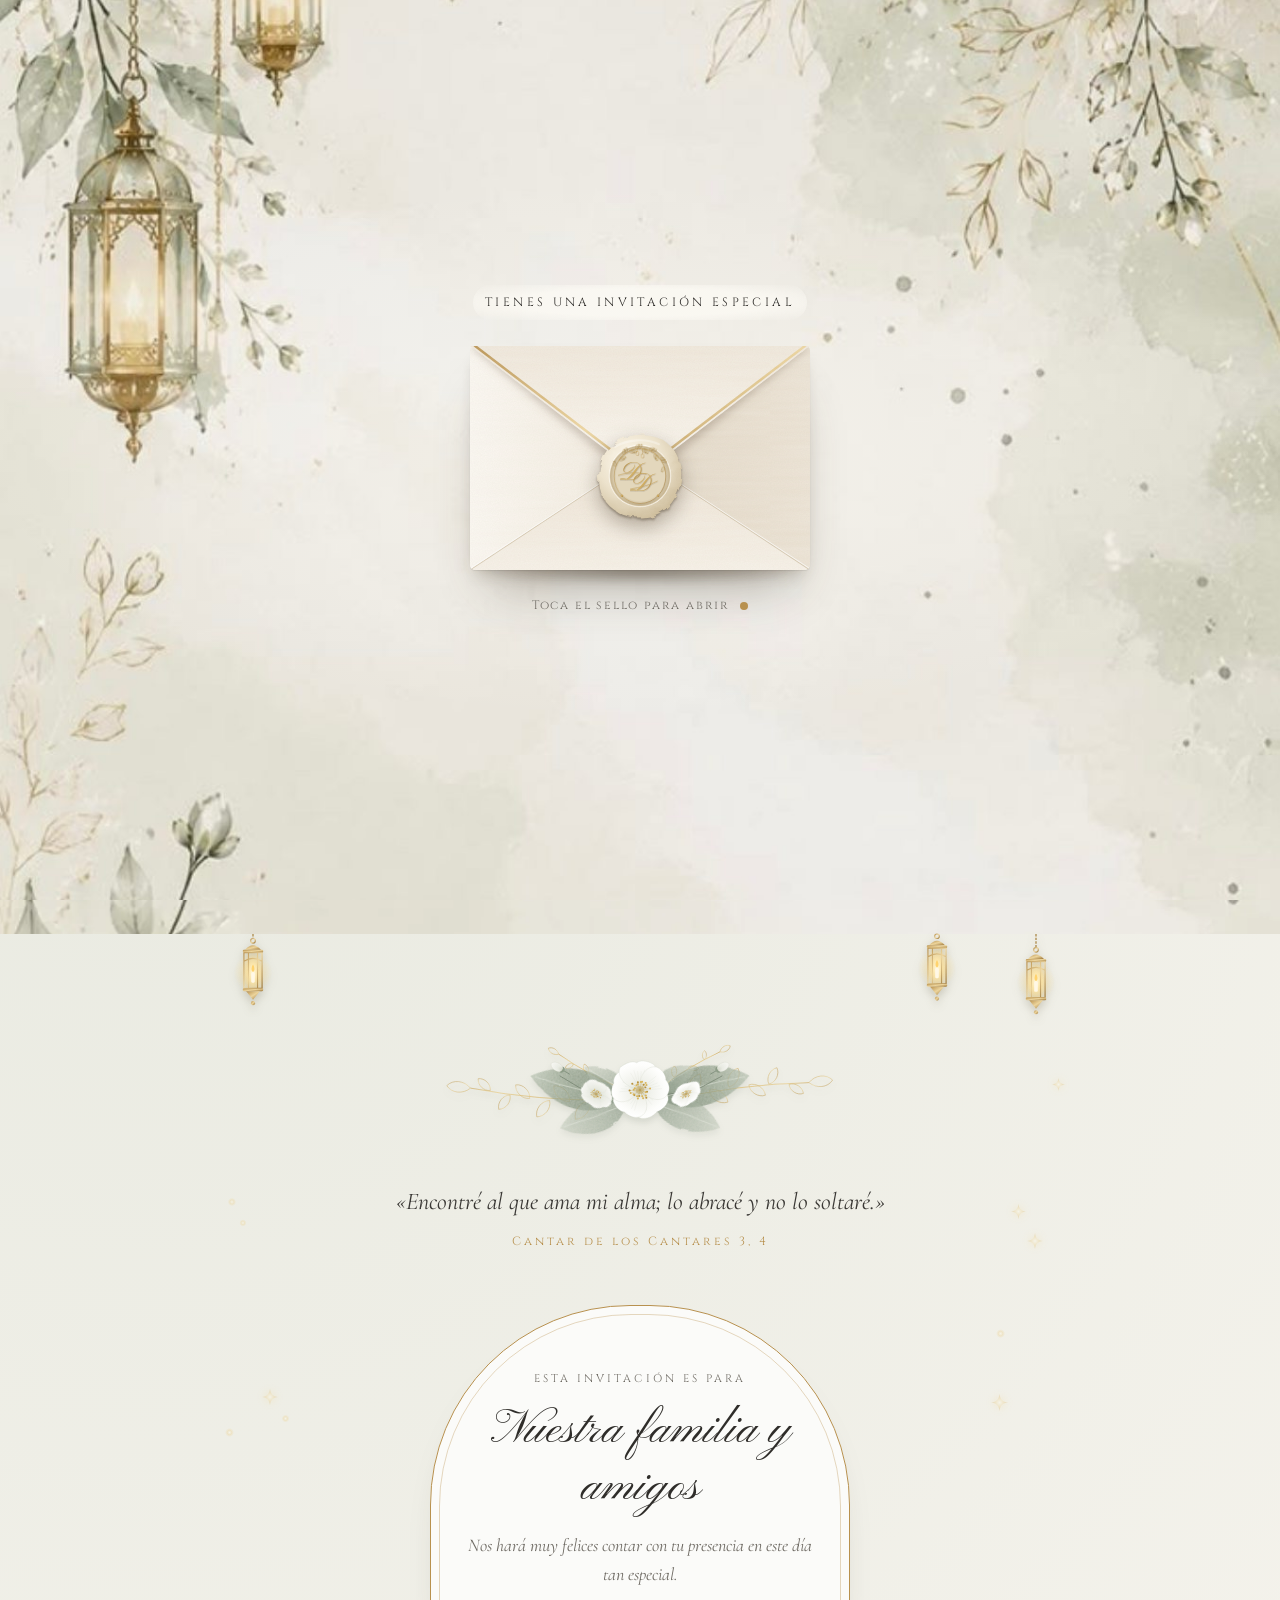
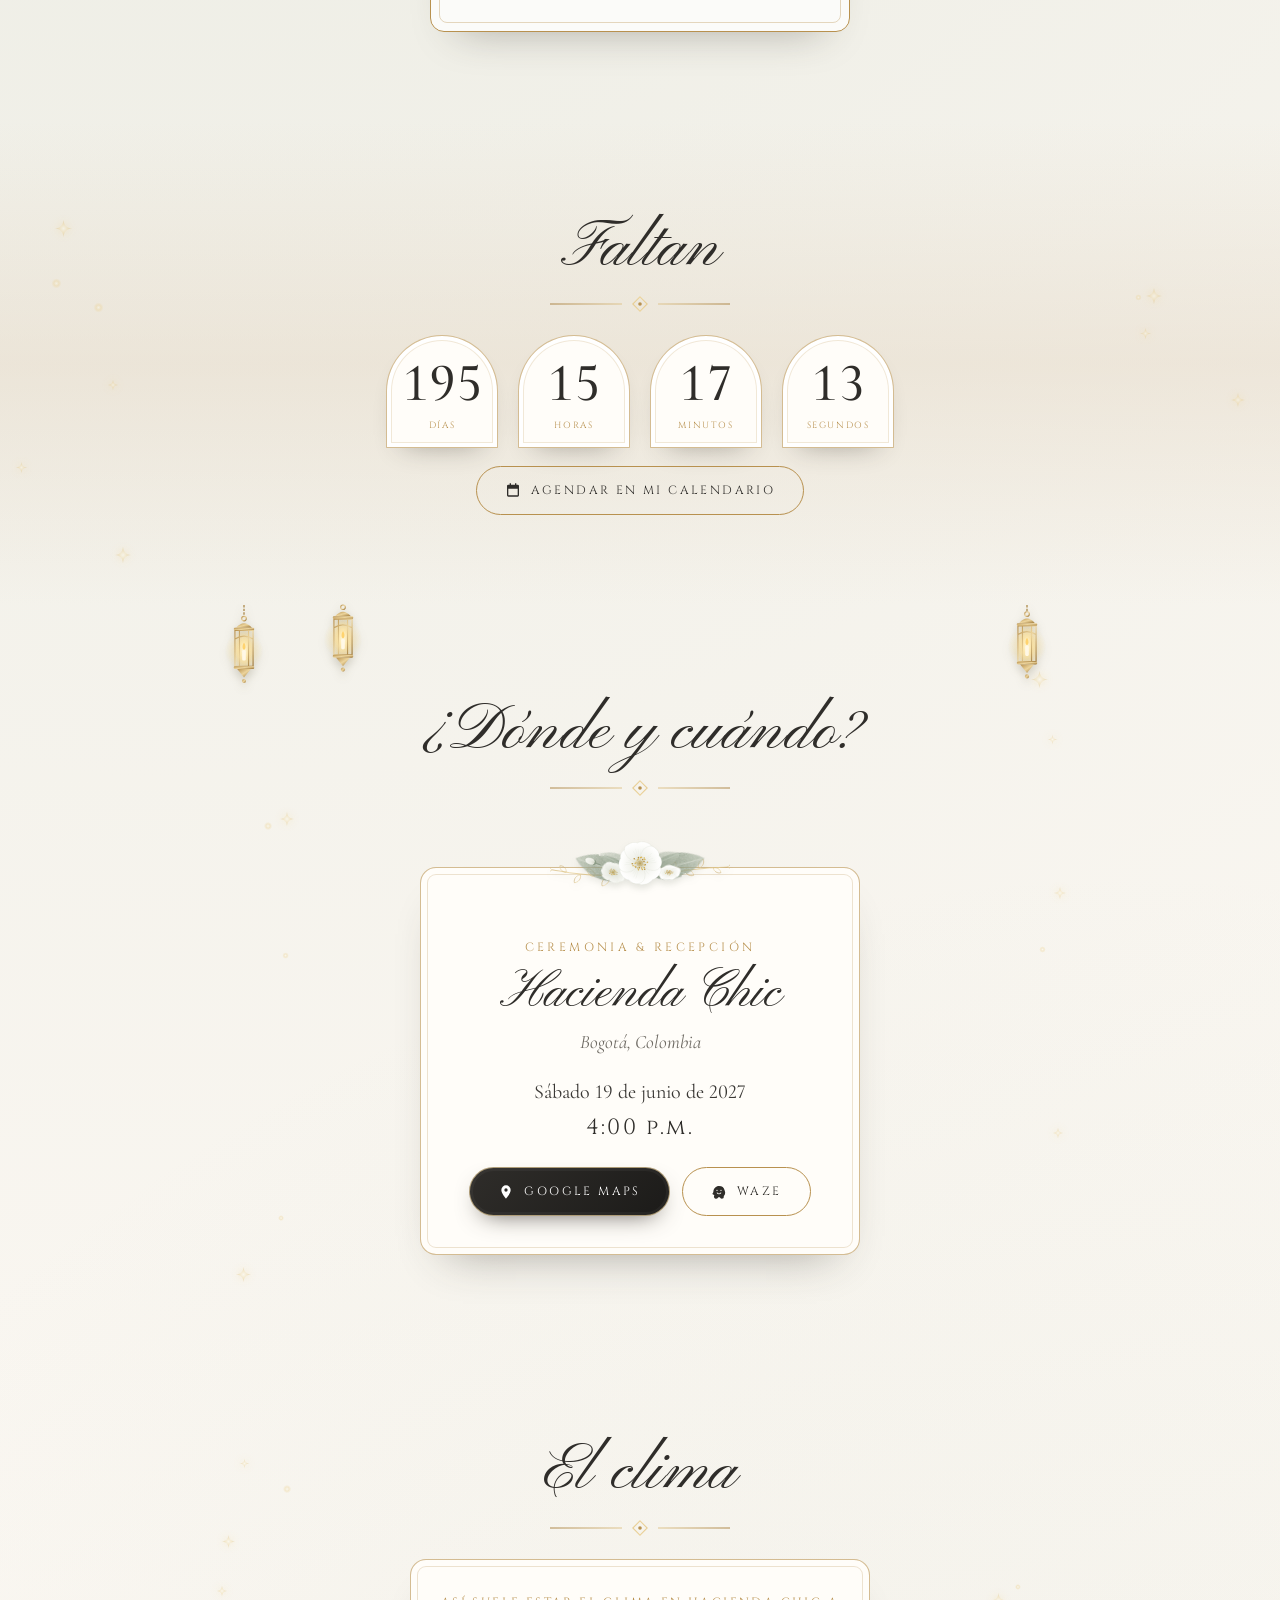
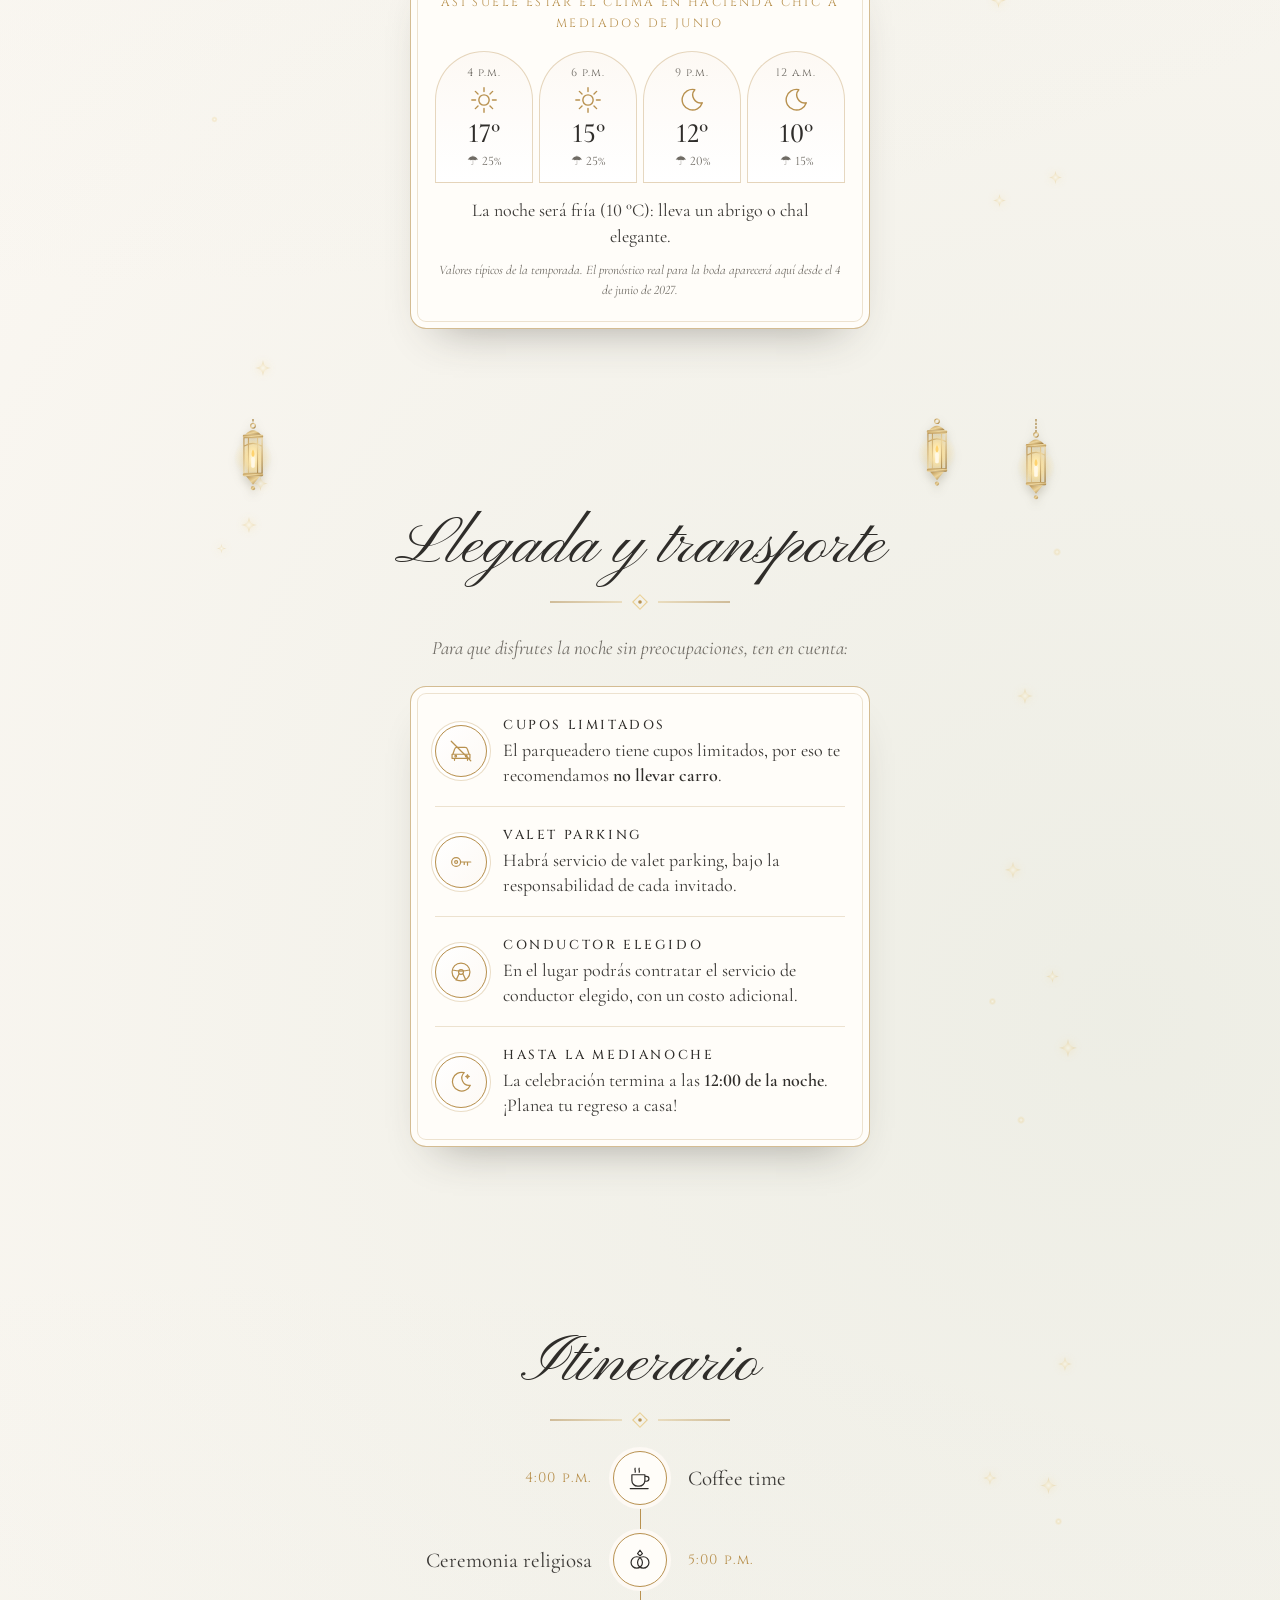
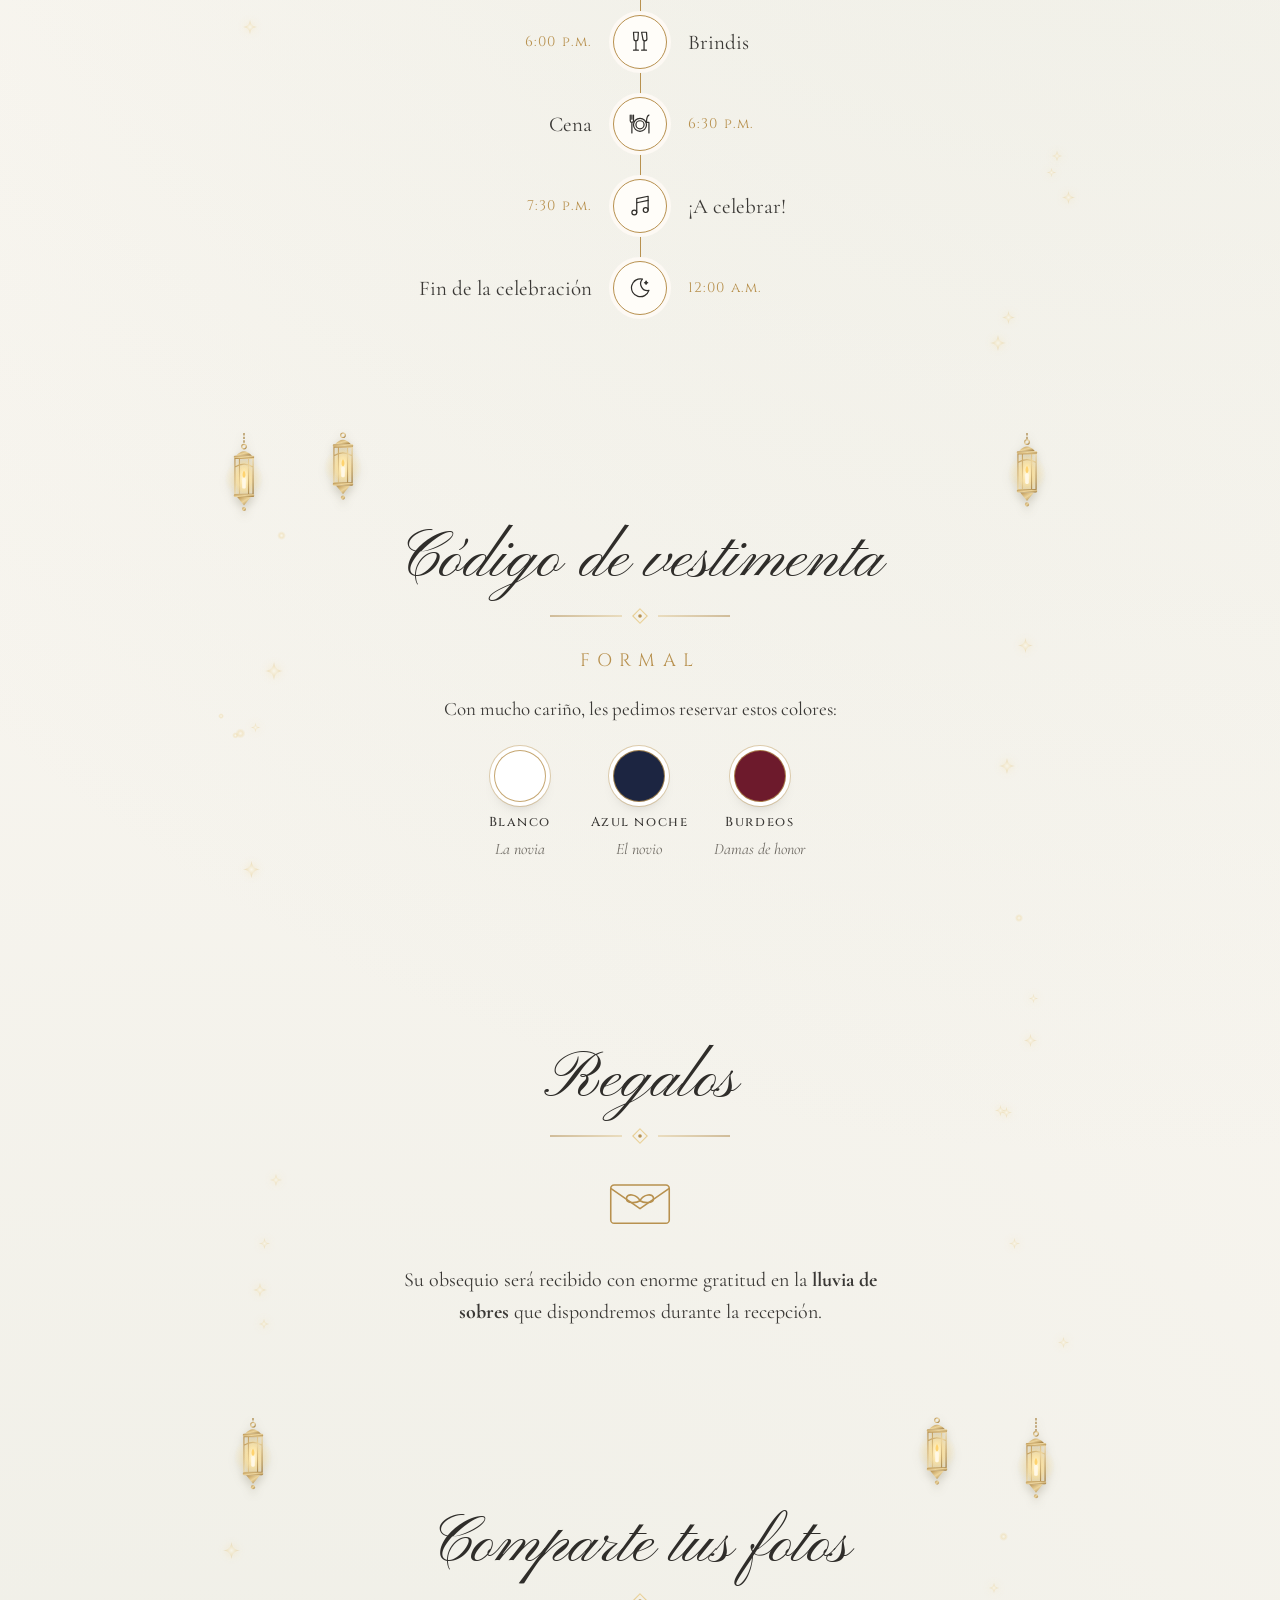
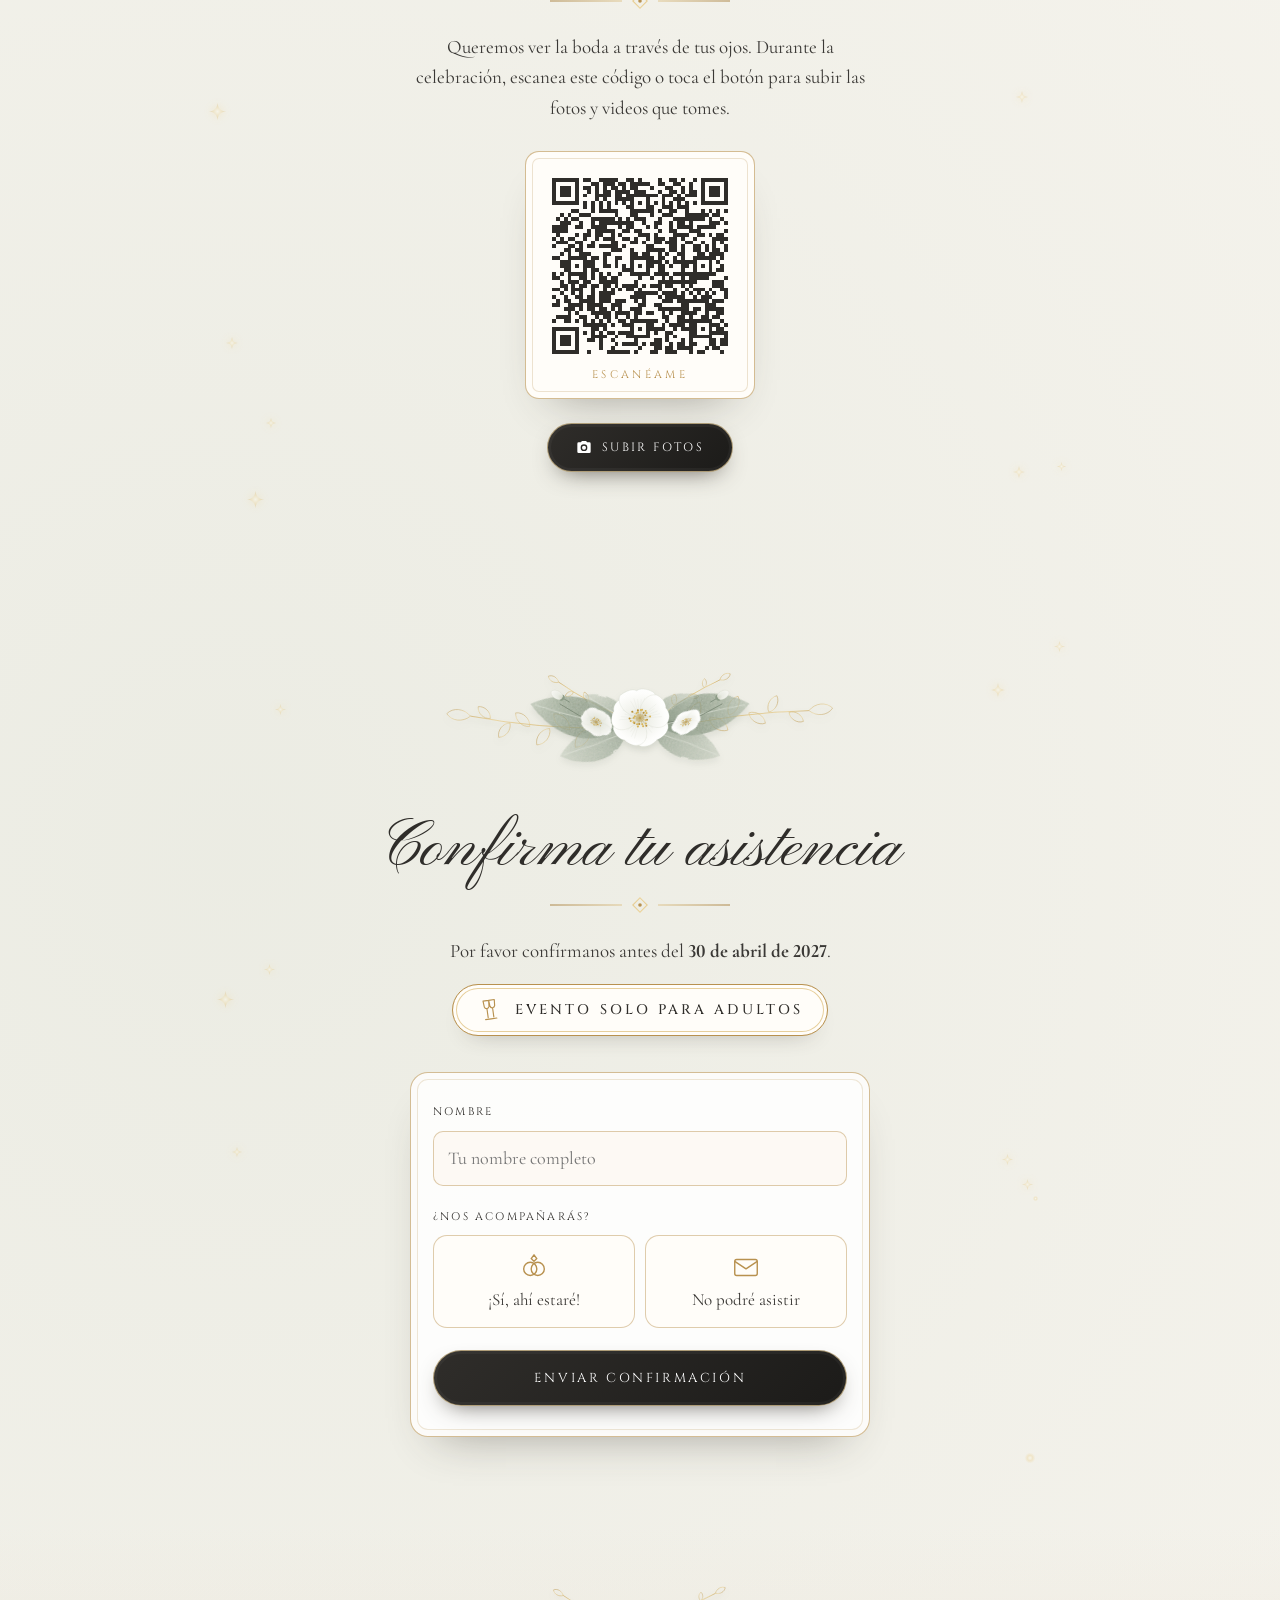
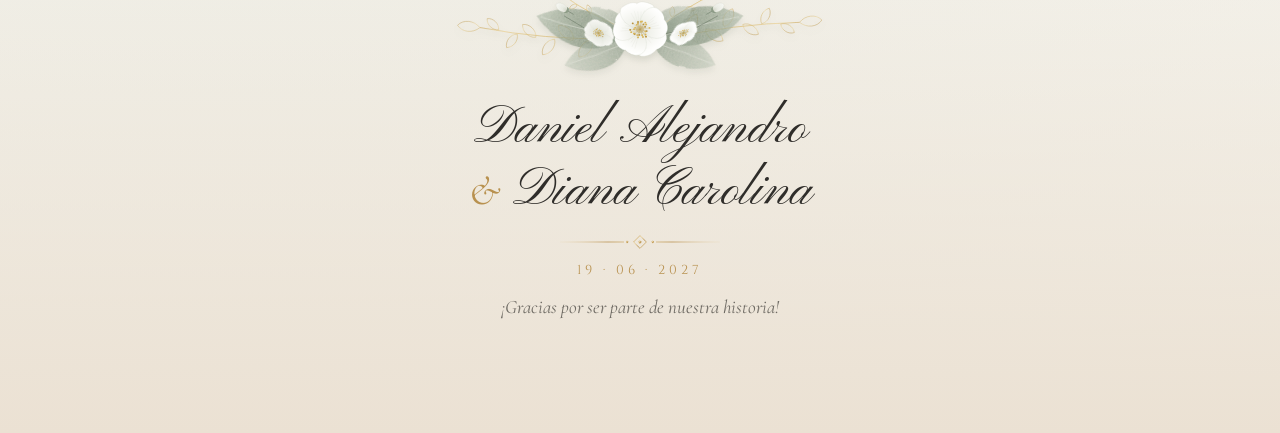
==== commit dae1c5a0: "Orden de colores de vestimenta, nuevo texto de regalos y aviso de solo adultos más notorio Co-Author" ====
--- a/index.html
+++ b/index.html
@@ -22,8 +22,8 @@
       if (!seguirAqui) document.documentElement.classList.add("samsung");
     }
   </script>
-  <link rel="stylesheet" href="tema.css?v=202611110500">
-  <link rel="stylesheet" href="styles.css?v=202611110500">
+  <link rel="stylesheet" href="tema.css?v=202611110600">
+  <link rel="stylesheet" href="styles.css?v=202611110600">
 </head>
 <body class="locked">
 
@@ -479,8 +479,8 @@
       <p class="dress-note reveal">Con mucho cariño, les pedimos reservar estos colores:</p>
       <ul class="reserved reveal">
         <li><span class="swatch" style="--c:#ffffff"></span><strong>Blanco</strong><small>La novia</small></li>
+        <li><span class="swatch" style="--c:#1c2541"></span><strong>Azul noche</strong><small>El novio</small></li>
         <li><span class="swatch" style="--c:#6d1a2c"></span><strong>Burdeos</strong><small>Damas de honor</small></li>
-        <li><span class="swatch" style="--c:#1c2541"></span><strong>Azul noche</strong><small>El novio</small></li>
       </ul>
     </section>
 
@@ -490,7 +490,7 @@
       <div class="gift-icon reveal">
         <svg viewBox="0 0 64 64" aria-hidden="true"><rect x="6" y="16" width="52" height="34" rx="3"/><path d="M6 19l26 18 26-18"/><path d="M32 30c-3-6-12-7-12-2s9 4 12 2c3 2 12 3 12-2s-9-4-12 2z"/></svg>
       </div>
-      <p class="gift-text reveal">Compartir este día con ustedes es nuestro mayor regalo. Si desean tener un detalle con nosotros, con gratitud lo recibiremos en la <strong>lluvia de sobres</strong> durante la celebración.</p>
+      <p class="gift-text reveal">Su obsequio será recibido con enorme gratitud en la <strong>lluvia de sobres</strong> que dispondremos durante la recepción.</p>
     </section>
 
     <!-- ========== FOTOS DE LOS INVITADOS ========== -->
@@ -512,7 +512,10 @@
       <svg class="divider reveal" aria-hidden="true"><use href="#garland"/></svg>
       <h2 class="section-title reveal">Confirma tu asistencia</h2>
       <p class="reveal" id="rsvpIntro">Por favor confírmanos antes del <strong data-cfg="rsvpDeadline">30 de abril de 2027</strong>.</p>
-      <p class="rsvp-adults reveal">Evento solo para adultos</p>
+      <p class="rsvp-adults reveal">
+        <svg viewBox="0 0 32 32" aria-hidden="true"><path d="M9 4h7l-.6 7.5a3 3 0 0 1-5.8 0zM12.5 14v11M9 27h7M16 4h7l-.6 7.5a3 3 0 0 1-5.8 0zM19.5 14v11M16 27h7" transform="rotate(-8 16 16)"/></svg>
+        <span>Evento solo para adultos</span>
+      </p>
 
       <form class="rsvp-form reveal" id="rsvpForm" novalidate>
         <p class="form-family" id="formFamily" hidden></p>
@@ -602,6 +605,6 @@
 
   <div class="toast" id="toast" role="status" aria-live="polite"></div>
 
-  <script src="script.js?v=202611110500"></script>
+  <script src="script.js?v=202611110600"></script>
 </body>
 </html>
--- a/styles.css
+++ b/styles.css
@@ -406,7 +406,15 @@
 .gift-text { max-width: 500px; margin: 16px auto 0; font-size: 20px; }
 
 /* Confirmación */
-.rsvp-adults { font-family: var(--caps); font-size: 11px; letter-spacing: .25em; text-transform: uppercase; color: var(--gold); margin-top: 8px; }
+/* Aviso "Evento solo para adultos": recuadro con doble filo dorado para que se note */
+.rsvp-adults {
+  display: inline-flex; align-items: center; gap: 12px; margin: 18px auto 6px; padding: 12px 24px;
+  font-family: var(--caps); font-size: 14px; font-weight: 500; letter-spacing: .22em; text-transform: uppercase; color: var(--wine);
+  background: var(--card); border: 1px solid var(--gold); border-radius: 999px;
+  box-shadow: inset 0 0 0 3px var(--card), inset 0 0 0 4px var(--gold-light), 0 12px 24px -18px var(--shadow, rgba(55, 50, 42, .45));
+}
+.rsvp-adults svg { width: 26px; height: 26px; flex: none; fill: none; stroke: var(--gold); stroke-width: 1.4; stroke-linecap: round; stroke-linejoin: round; }
+@media (max-width: 480px) { .rsvp-adults { font-size: 12.5px; letter-spacing: .14em; padding: 11px 20px; gap: 10px; white-space: nowrap; } .rsvp-adults svg { width: 22px; height: 22px; } }
 
 /* Footer */
 .footer { text-align: center; padding: 40px 16px 110px; background: linear-gradient(180deg, transparent, var(--blush)); }
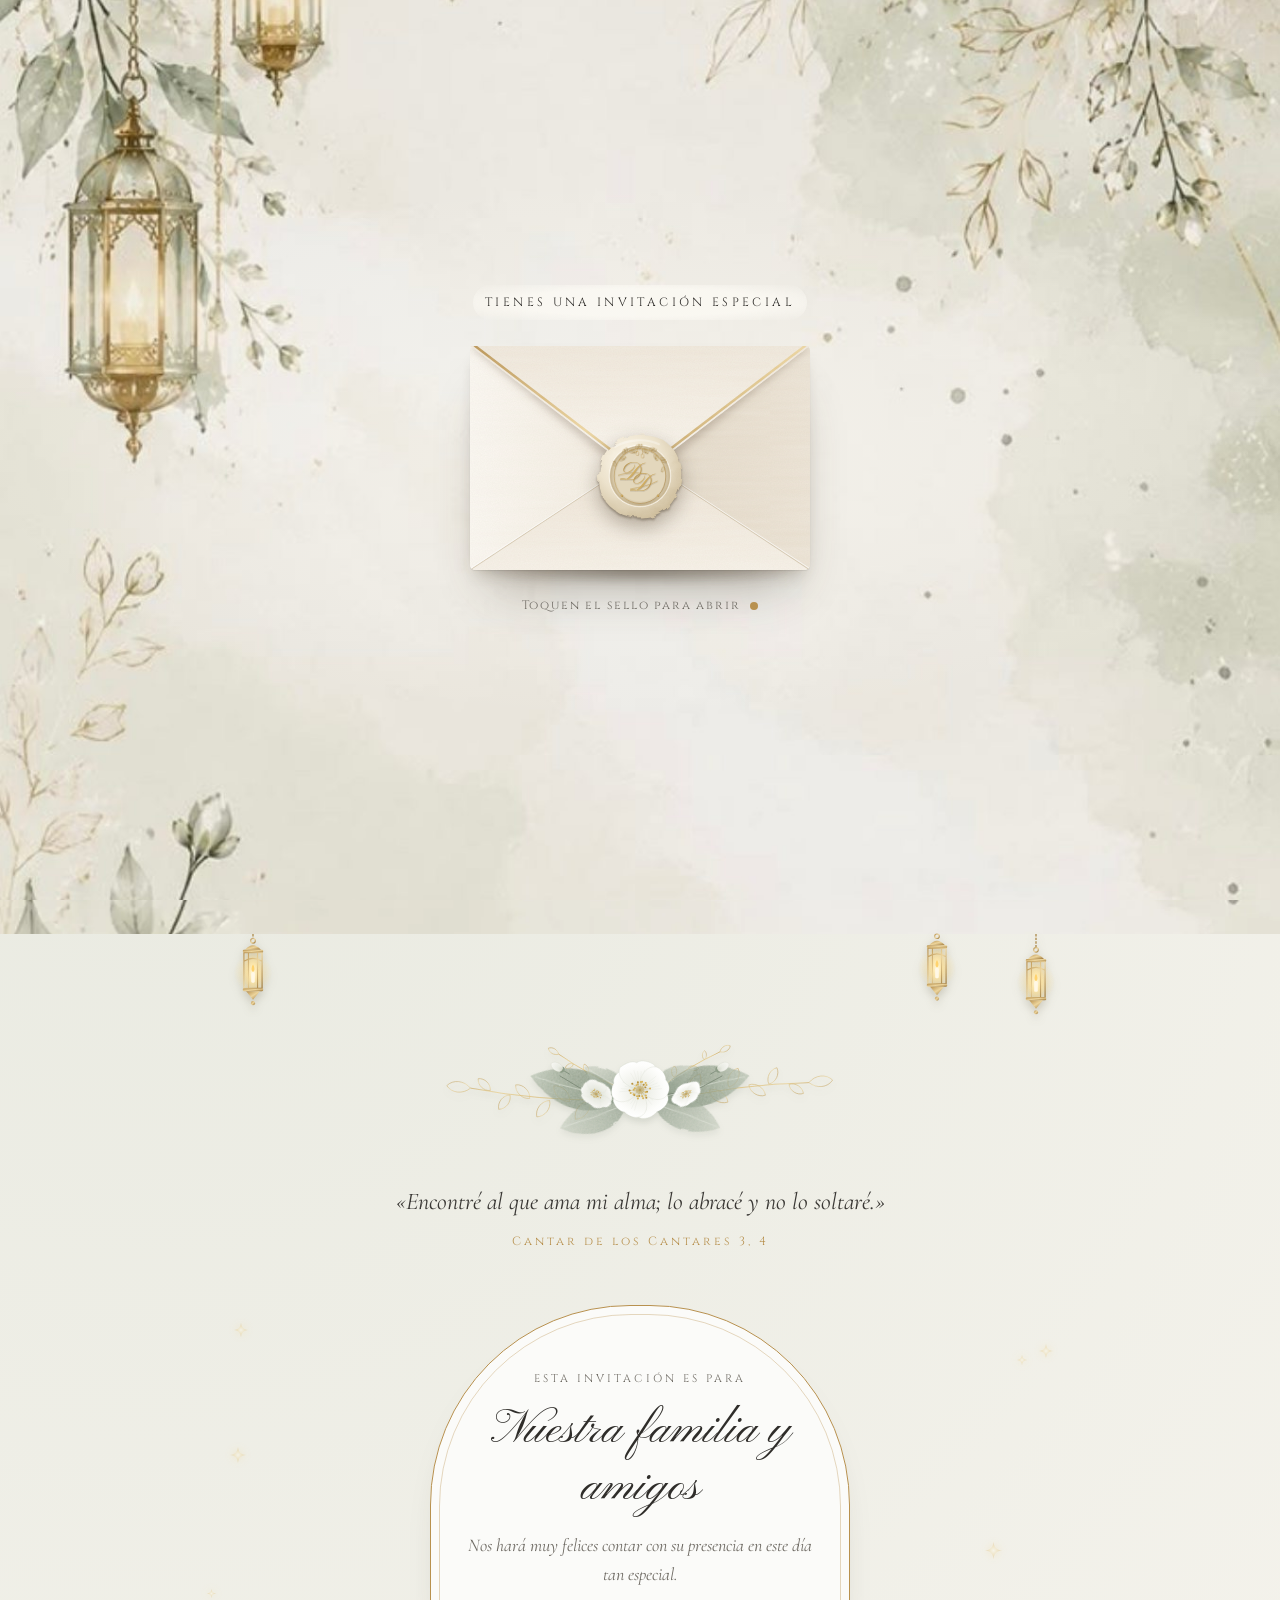
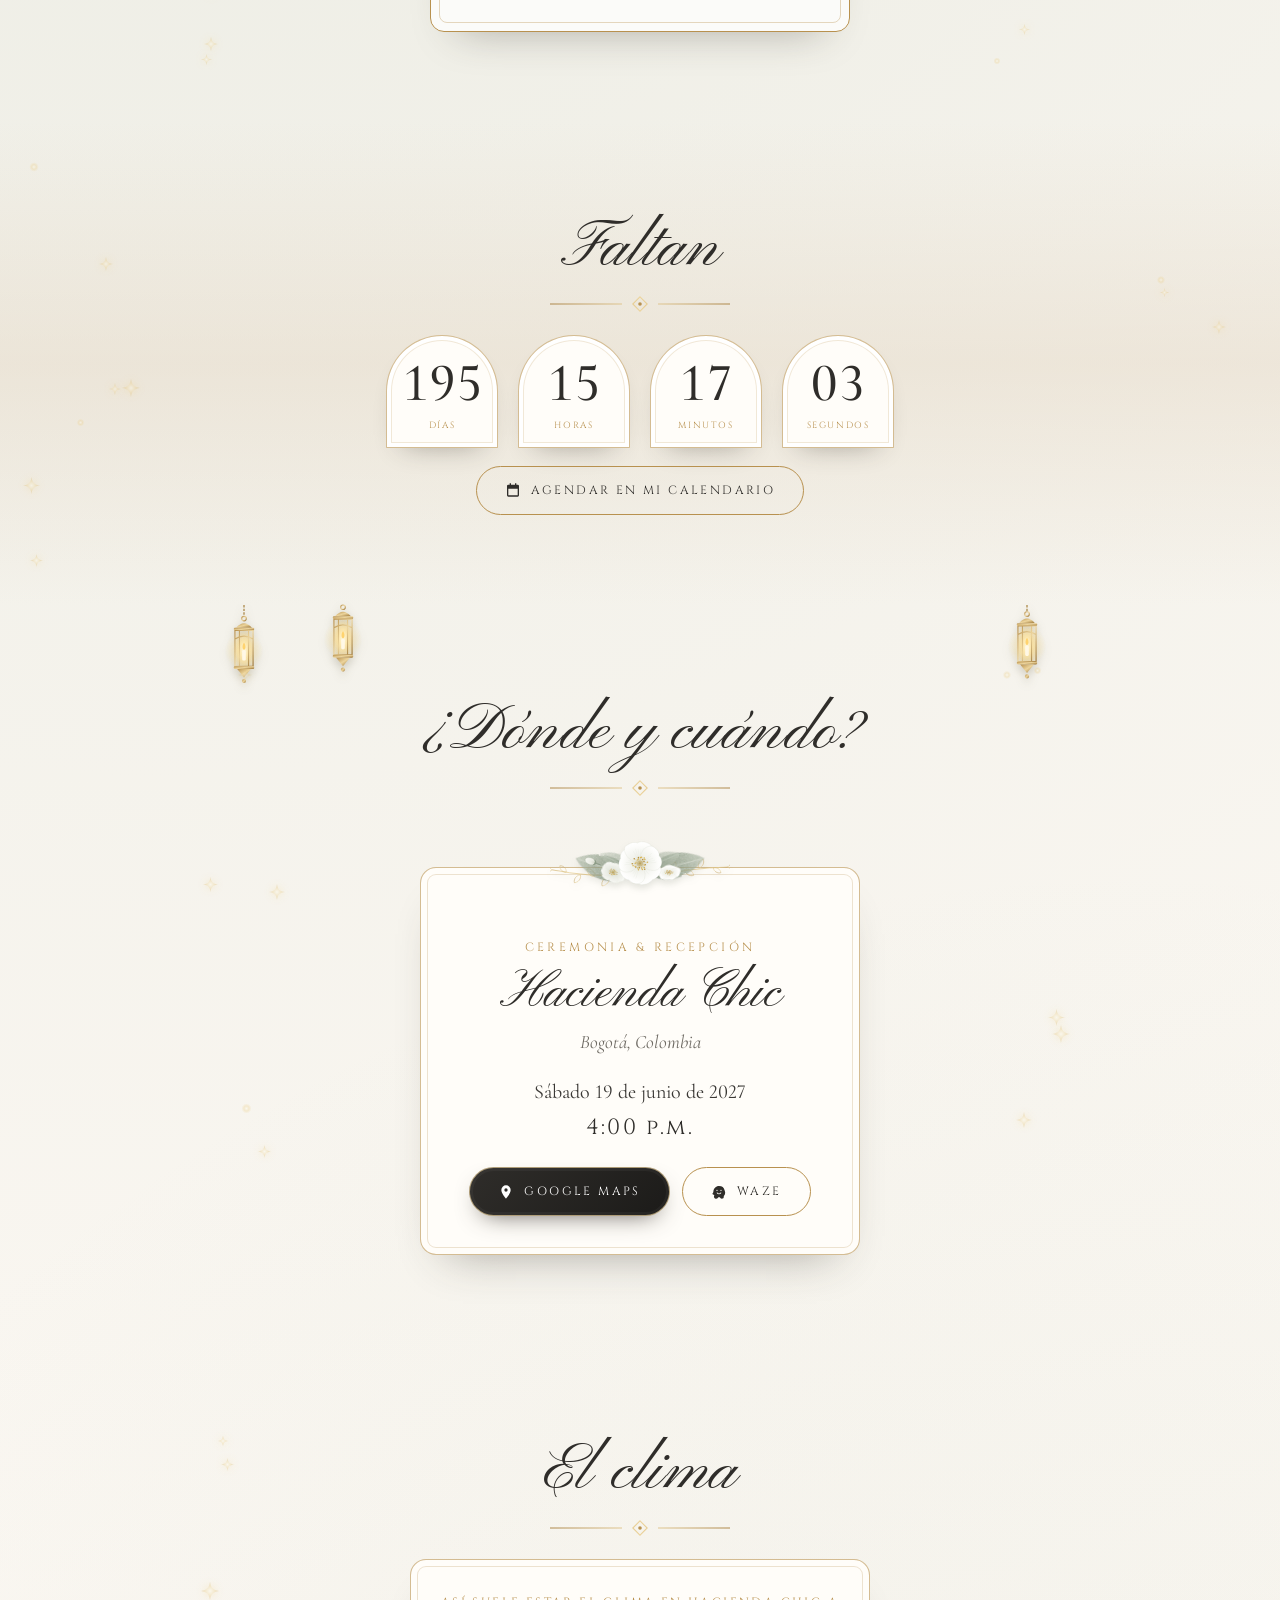
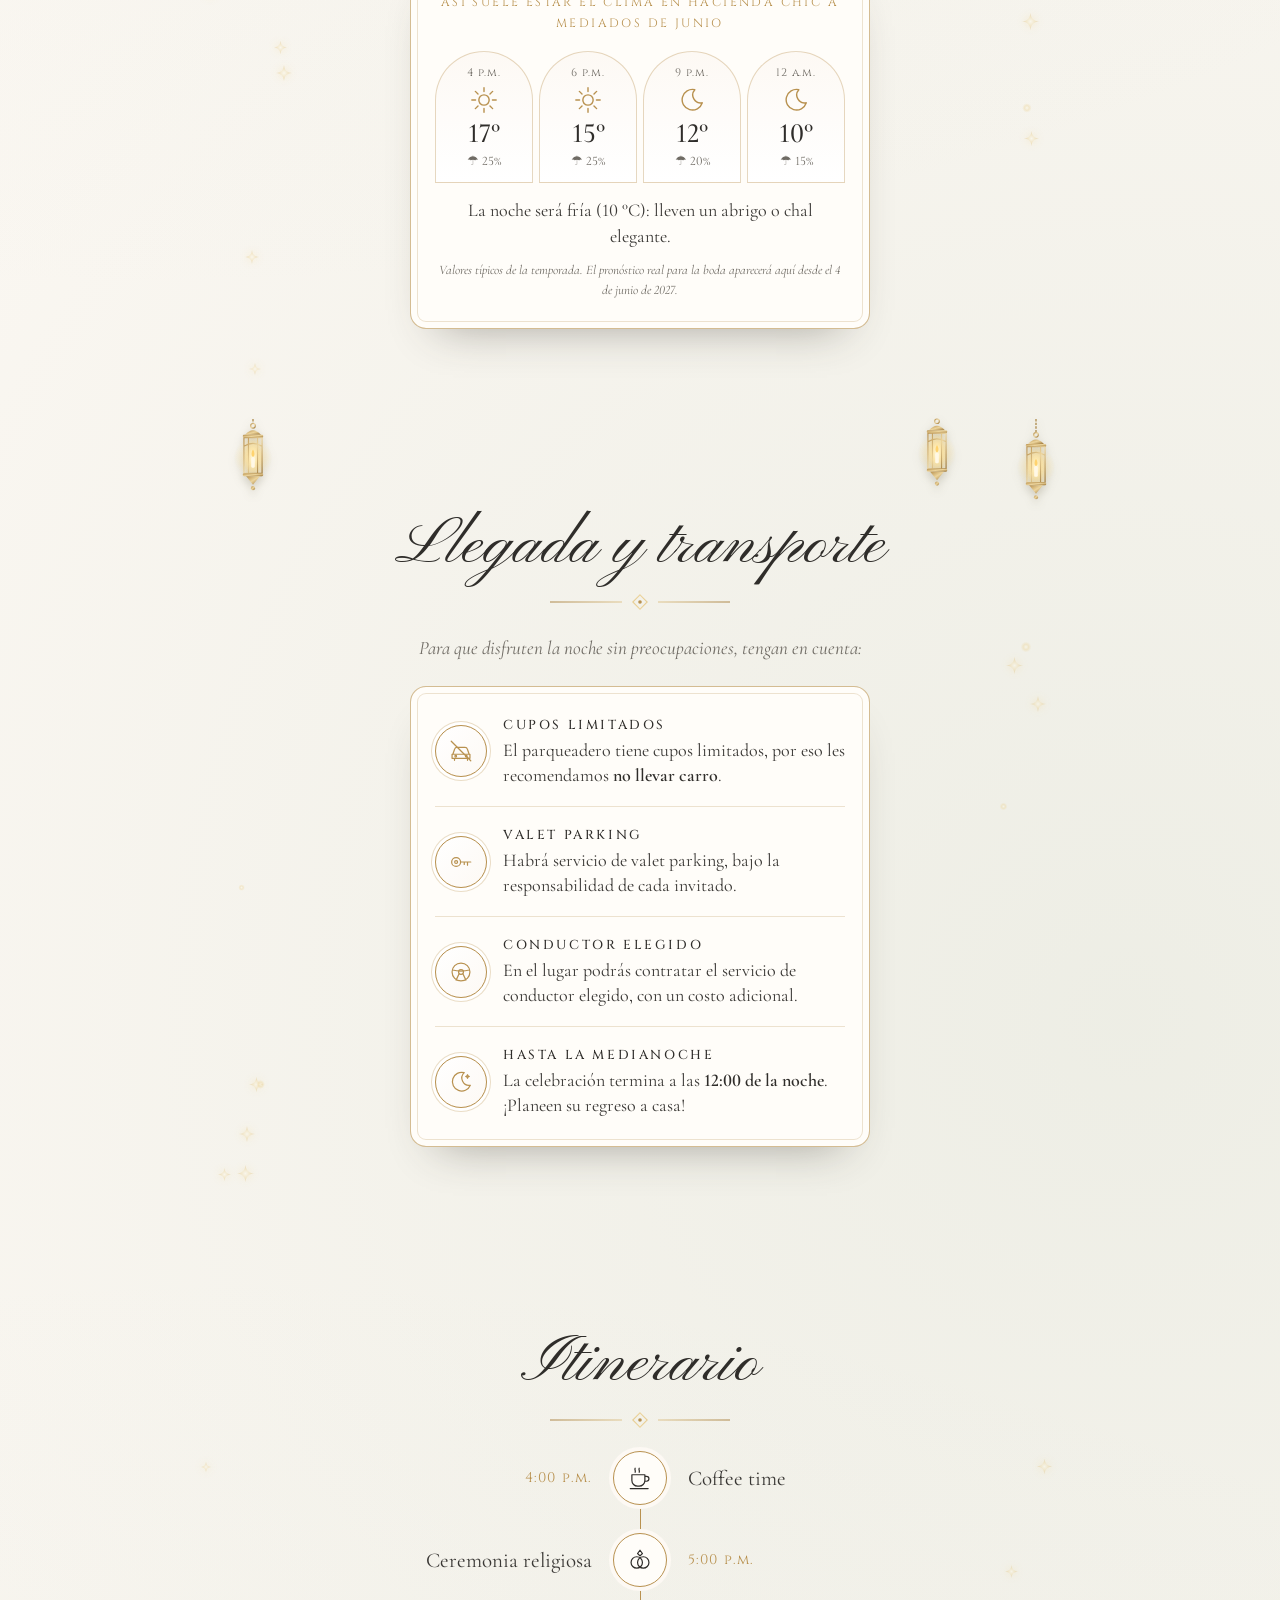
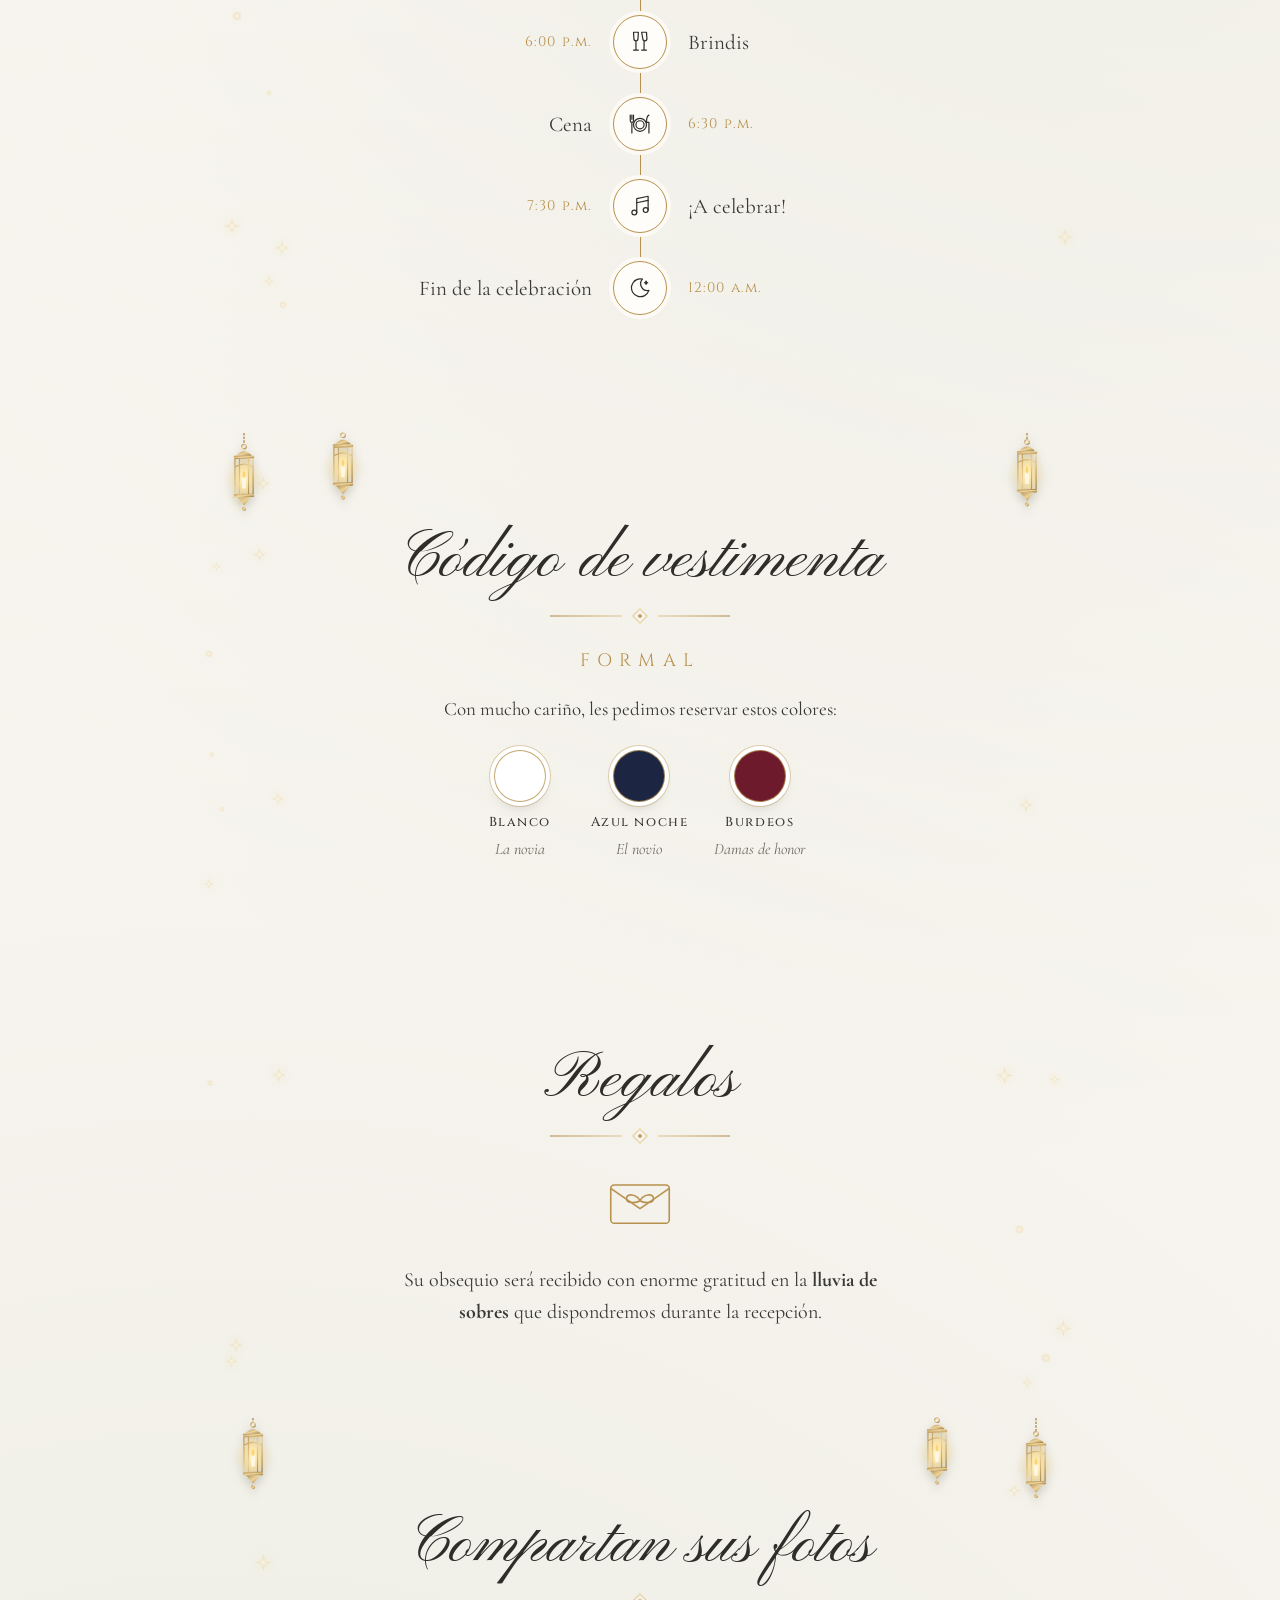
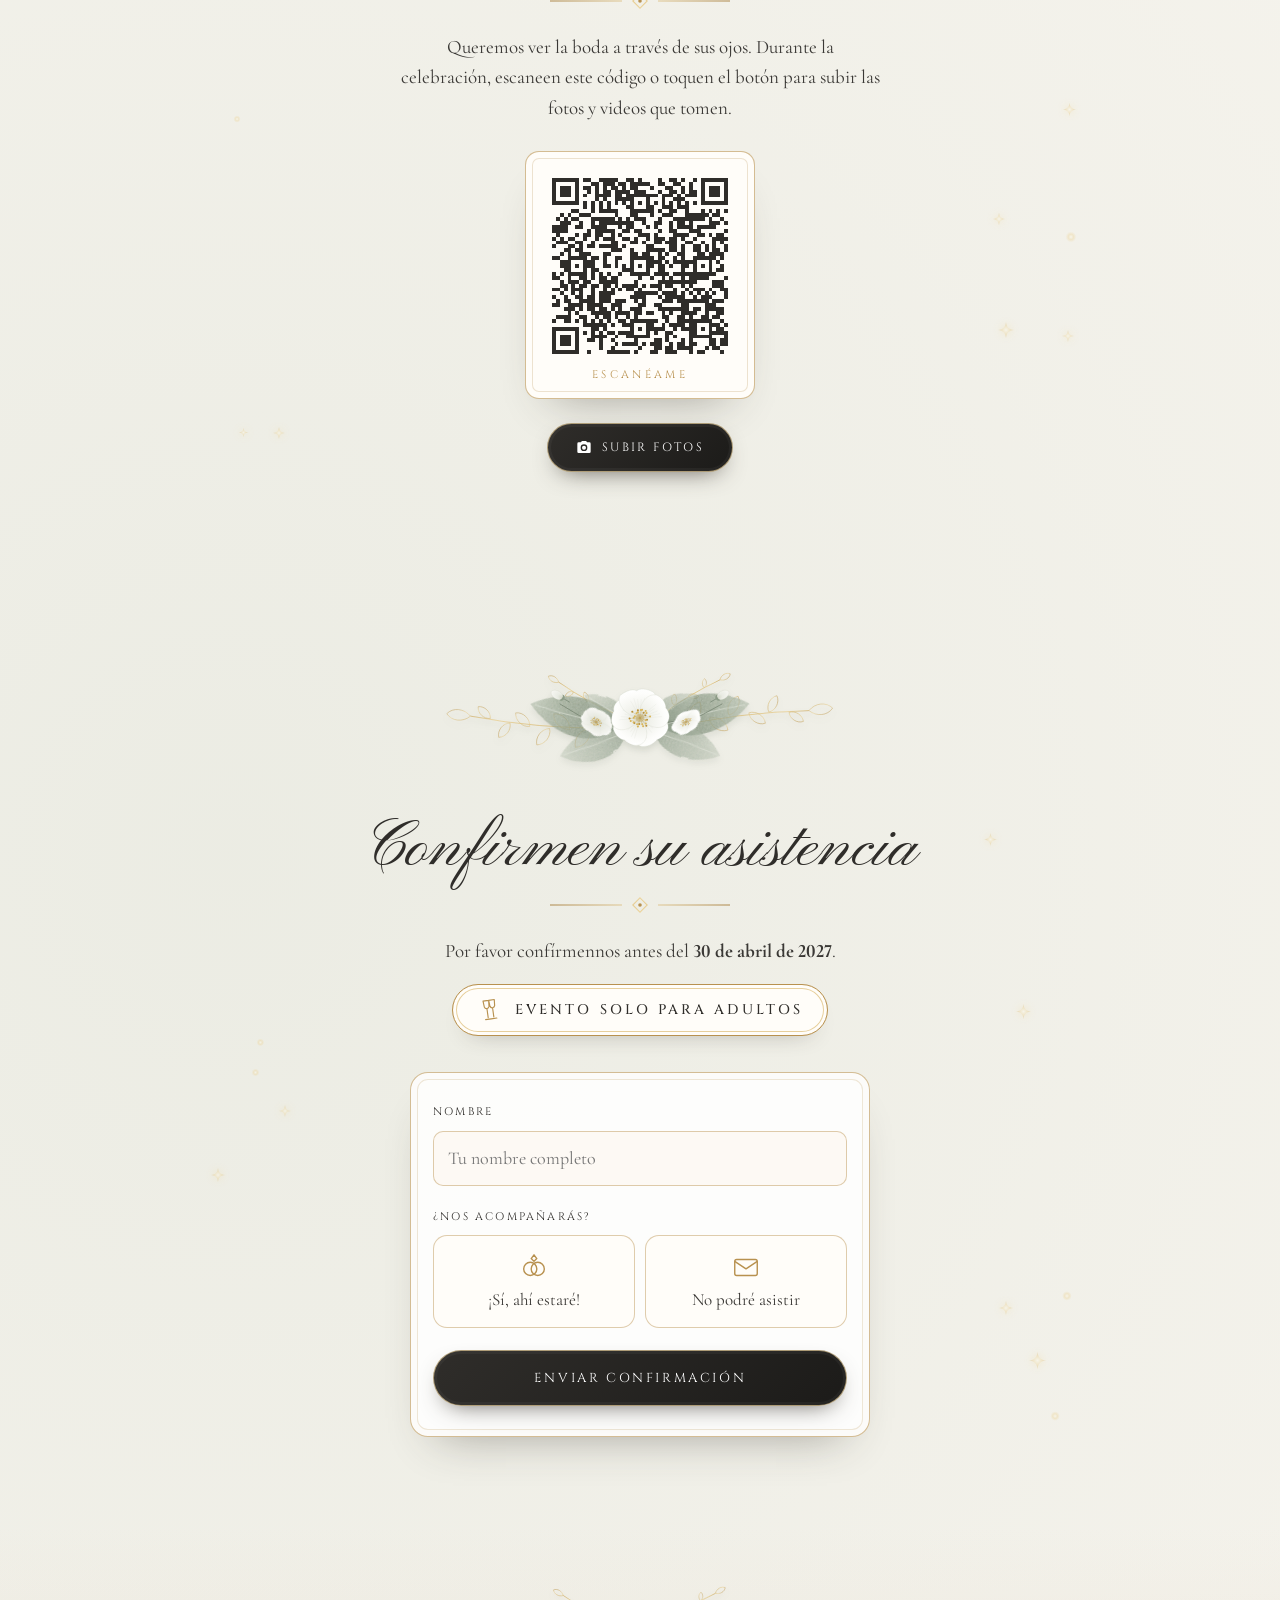
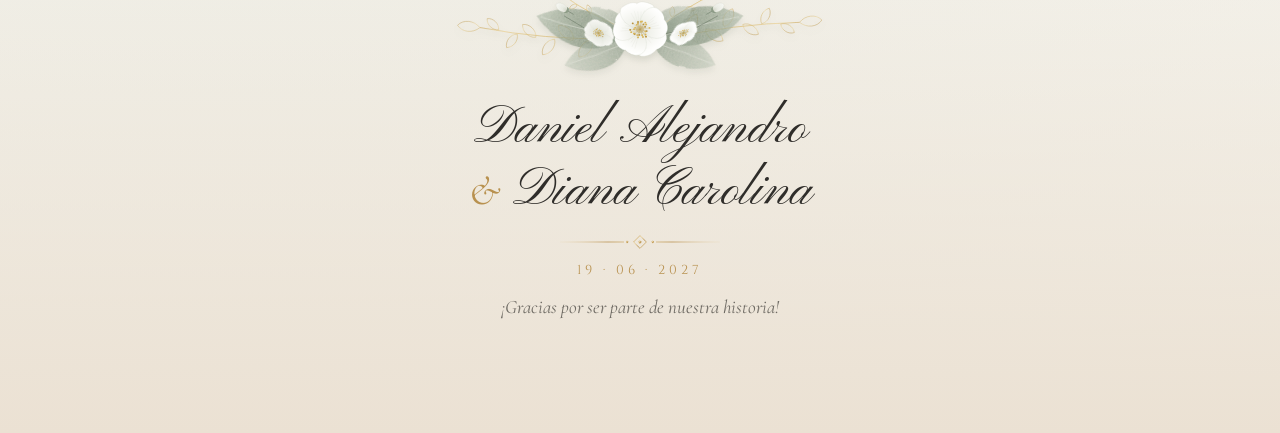
==== commit ce029f55: "Frases en tú para invitaciones de una persona y en plural para varias Co-Authored-By: Claude Opus 5." ====
--- a/index.html
+++ b/index.html
@@ -22,8 +22,8 @@
       if (!seguirAqui) document.documentElement.classList.add("samsung");
     }
   </script>
-  <link rel="stylesheet" href="tema.css?v=202611110600">
-  <link rel="stylesheet" href="styles.css?v=202611110600">
+  <link rel="stylesheet" href="tema.css?v=202611110700">
+  <link rel="stylesheet" href="styles.css?v=202611110700">
 </head>
 <body class="locked">
 
@@ -238,7 +238,7 @@
       <span class="env-flap"></span>
       <span class="seal"><svg viewBox="-100 -100 200 200" aria-hidden="true"><use href="#sealMono" x="-100" y="-100" width="200" height="200"/></svg></span>
     </button>
-    <p class="intro-tap">Toca el sello para abrir <span class="tap-dot"></span></p>
+    <p class="intro-tap" data-tu="Toca el sello para abrir &lt;span class=&quot;tap-dot&quot;&gt;&lt;/span&gt;">Toquen el sello para abrir <span class="tap-dot"></span></p>
     <p class="intro-guest" id="introGuest" hidden></p>
   </div>
 
@@ -355,7 +355,7 @@
           <span class="passes-num" id="passesNum">2</span>
           <span class="passes-text" id="passesText">pases reservados</span>
         </div>
-        <p class="guest-note">Nos hará muy felices contar con tu presencia en este día tan especial.</p>
+        <p class="guest-note" data-tu="Nos hará muy felices contar con tu presencia en este día tan especial.">Nos hará muy felices contar con su presencia en este día tan especial.</p>
       </div>
     </section>
 
@@ -414,11 +414,11 @@
     <!-- ========== LLEGADA Y TRANSPORTE ========== -->
     <section class="section arrival" id="llegada">
       <h2 class="section-title reveal">Llegada y transporte</h2>
-      <p class="arrival-intro reveal">Para que disfrutes la noche sin preocupaciones, ten en cuenta:</p>
+      <p class="arrival-intro reveal" data-tu="Para que disfrutes la noche sin preocupaciones, ten en cuenta:">Para que disfruten la noche sin preocupaciones, tengan en cuenta:</p>
       <ul class="arrival-list">
         <li class="reveal">
           <span class="a-icon"><svg viewBox="0 0 32 32" aria-hidden="true"><path d="M6 20l2.2-6.4A3 3 0 0 1 11 11.5h10a3 3 0 0 1 2.8 2.1L26 20M5 20h22v5H5zM8 25v2.5M24 25v2.5"/><circle cx="9.5" cy="22.5" r="1"/><circle cx="22.5" cy="22.5" r="1"/><path d="M4 4l24 24"/></svg></span>
-          <div><h3>Cupos limitados</h3><p>El parqueadero tiene cupos limitados, por eso te recomendamos <strong>no llevar carro</strong>.</p></div>
+          <div><h3>Cupos limitados</h3><p data-tu="El parqueadero tiene cupos limitados, por eso te recomendamos &lt;strong&gt;no llevar carro&lt;/strong&gt;.">El parqueadero tiene cupos limitados, por eso les recomendamos <strong>no llevar carro</strong>.</p></div>
         </li>
         <li class="reveal">
           <span class="a-icon"><svg viewBox="0 0 32 32" aria-hidden="true"><circle cx="10" cy="16" r="5.5"/><circle cx="10" cy="16" r="1.8"/><path d="M15.5 16H28M24 16v4M20 16v3"/></svg></span>
@@ -430,7 +430,7 @@
         </li>
         <li class="reveal">
           <span class="a-icon"><svg viewBox="0 0 32 32" aria-hidden="true"><path d="M20 4.5A11.5 11.5 0 1 0 27.5 20 9 9 0 0 1 20 4.5z"/><path d="M24 7l.7 1.5 1.5.7-1.5.7L24 11.4l-.7-1.5-1.5-.7 1.5-.7z"/></svg></span>
-          <div><h3>Hasta la medianoche</h3><p>La celebración termina a las <strong>12:00 de la noche</strong>. ¡Planea tu regreso a casa!</p></div>
+          <div><h3>Hasta la medianoche</h3><p data-tu="La celebración termina a las &lt;strong&gt;12:00 de la noche&lt;/strong&gt;. ¡Planea tu regreso a casa!">La celebración termina a las <strong>12:00 de la noche</strong>. ¡Planeen su regreso a casa!</p></div>
         </li>
       </ul>
     </section>
@@ -476,7 +476,7 @@
     <section class="section dress" id="vestimenta">
       <h2 class="section-title reveal">Código de vestimenta</h2>
       <p class="dress-type reveal">Formal</p>
-      <p class="dress-note reveal">Con mucho cariño, les pedimos reservar estos colores:</p>
+      <p class="dress-note reveal" data-tu="Con mucho cariño, te pedimos reservar estos colores:">Con mucho cariño, les pedimos reservar estos colores:</p>
       <ul class="reserved reveal">
         <li><span class="swatch" style="--c:#ffffff"></span><strong>Blanco</strong><small>La novia</small></li>
         <li><span class="swatch" style="--c:#1c2541"></span><strong>Azul noche</strong><small>El novio</small></li>
@@ -490,13 +490,13 @@
       <div class="gift-icon reveal">
         <svg viewBox="0 0 64 64" aria-hidden="true"><rect x="6" y="16" width="52" height="34" rx="3"/><path d="M6 19l26 18 26-18"/><path d="M32 30c-3-6-12-7-12-2s9 4 12 2c3 2 12 3 12-2s-9-4-12 2z"/></svg>
       </div>
-      <p class="gift-text reveal">Su obsequio será recibido con enorme gratitud en la <strong>lluvia de sobres</strong> que dispondremos durante la recepción.</p>
+      <p class="gift-text reveal" data-tu="Tu obsequio será recibido con enorme gratitud en la &lt;strong&gt;lluvia de sobres&lt;/strong&gt; que dispondremos durante la recepción.">Su obsequio será recibido con enorme gratitud en la <strong>lluvia de sobres</strong> que dispondremos durante la recepción.</p>
     </section>
 
     <!-- ========== FOTOS DE LOS INVITADOS ========== -->
     <section class="section photos" id="fotos">
-      <h2 class="section-title reveal">Comparte tus fotos</h2>
-      <p class="reveal">Queremos ver la boda a través de tus ojos. Durante la celebración, escanea este código o toca el botón para subir las fotos y videos que tomes.</p>
+      <h2 class="section-title reveal" data-tu="Comparte tus fotos">Compartan sus fotos</h2>
+      <p class="reveal" data-tu="Queremos ver la boda a través de tus ojos. Durante la celebración, escanea este código o toca el botón para subir las fotos y videos que tomes.">Queremos ver la boda a través de sus ojos. Durante la celebración, escaneen este código o toquen el botón para subir las fotos y videos que tomen.</p>
       <div class="qr-card reveal">
         <img src="assets/qr-fotos.svg" alt="Código QR para subir fotos" width="180" height="180">
         <span>Escanéame</span>
@@ -510,8 +510,8 @@
     <!-- ========== CONFIRMACIÓN ========== -->
     <section class="section rsvp" id="confirmar">
       <svg class="divider reveal" aria-hidden="true"><use href="#garland"/></svg>
-      <h2 class="section-title reveal">Confirma tu asistencia</h2>
-      <p class="reveal" id="rsvpIntro">Por favor confírmanos antes del <strong data-cfg="rsvpDeadline">30 de abril de 2027</strong>.</p>
+      <h2 class="section-title reveal" data-tu="Confirma tu asistencia">Confirmen su asistencia</h2>
+      <p class="reveal" id="rsvpIntro" data-tu="Por favor confírmanos antes del &lt;strong data-cfg=&quot;rsvpDeadline&quot;&gt;30 de abril de 2027&lt;/strong&gt;.">Por favor confírmennos antes del <strong data-cfg="rsvpDeadline">30 de abril de 2027</strong>.</p>
       <p class="rsvp-adults reveal">
         <svg viewBox="0 0 32 32" aria-hidden="true"><path d="M9 4h7l-.6 7.5a3 3 0 0 1-5.8 0zM12.5 14v11M9 27h7M16 4h7l-.6 7.5a3 3 0 0 1-5.8 0zM19.5 14v11M16 27h7" transform="rotate(-8 16 16)"/></svg>
         <span>Evento solo para adultos</span>
@@ -549,7 +549,7 @@
 
         <!-- Con código: cada persona de la invitación confirma por separado -->
         <fieldset class="field" id="peopleField" hidden>
-          <legend class="field-label">¿Quiénes nos acompañarán?</legend>
+          <legend class="field-label" data-tu="¿Nos acompañarás?">¿Quiénes nos acompañarán?</legend>
           <div class="quick-all" id="quickAll">
             <button type="button" class="quick-btn" data-all="si">Todos asistiremos</button>
             <button type="button" class="quick-btn" data-all="no">Ninguno podrá asistir</button>
@@ -564,7 +564,7 @@
               <svg viewBox="0 0 24 24" aria-hidden="true"><path d="M23 7.2a3 3 0 0 0-2.1-2.1C19 4.6 12 4.6 12 4.6s-7 0-8.9.5A3 3 0 0 0 1 7.2 31 31 0 0 0 .5 12a31 31 0 0 0 .5 4.8 3 3 0 0 0 2.1 2.1c1.9.5 8.9.5 8.9.5s7 0 8.9-.5a3 3 0 0 0 2.1-2.1 31 31 0 0 0 .5-4.8 31 31 0 0 0-.5-4.8zM9.8 15.1V8.9l5.8 3.1z"/></svg>
               <input type="url" name="cancion" id="songInput" inputmode="url" placeholder="Pega aquí el link de YouTube" maxlength="200">
             </span>
-            <span class="field-hint">Nos encantará bailarla contigo.</span>
+            <span class="field-hint" data-tu="Nos encantará bailarla contigo.">Nos encantará bailarla con ustedes.</span>
           </label>
         </div>
 
@@ -605,6 +605,6 @@
 
   <div class="toast" id="toast" role="status" aria-live="polite"></div>
 
-  <script src="script.js?v=202611110600"></script>
+  <script src="script.js?v=202611110700"></script>
 </body>
 </html>
